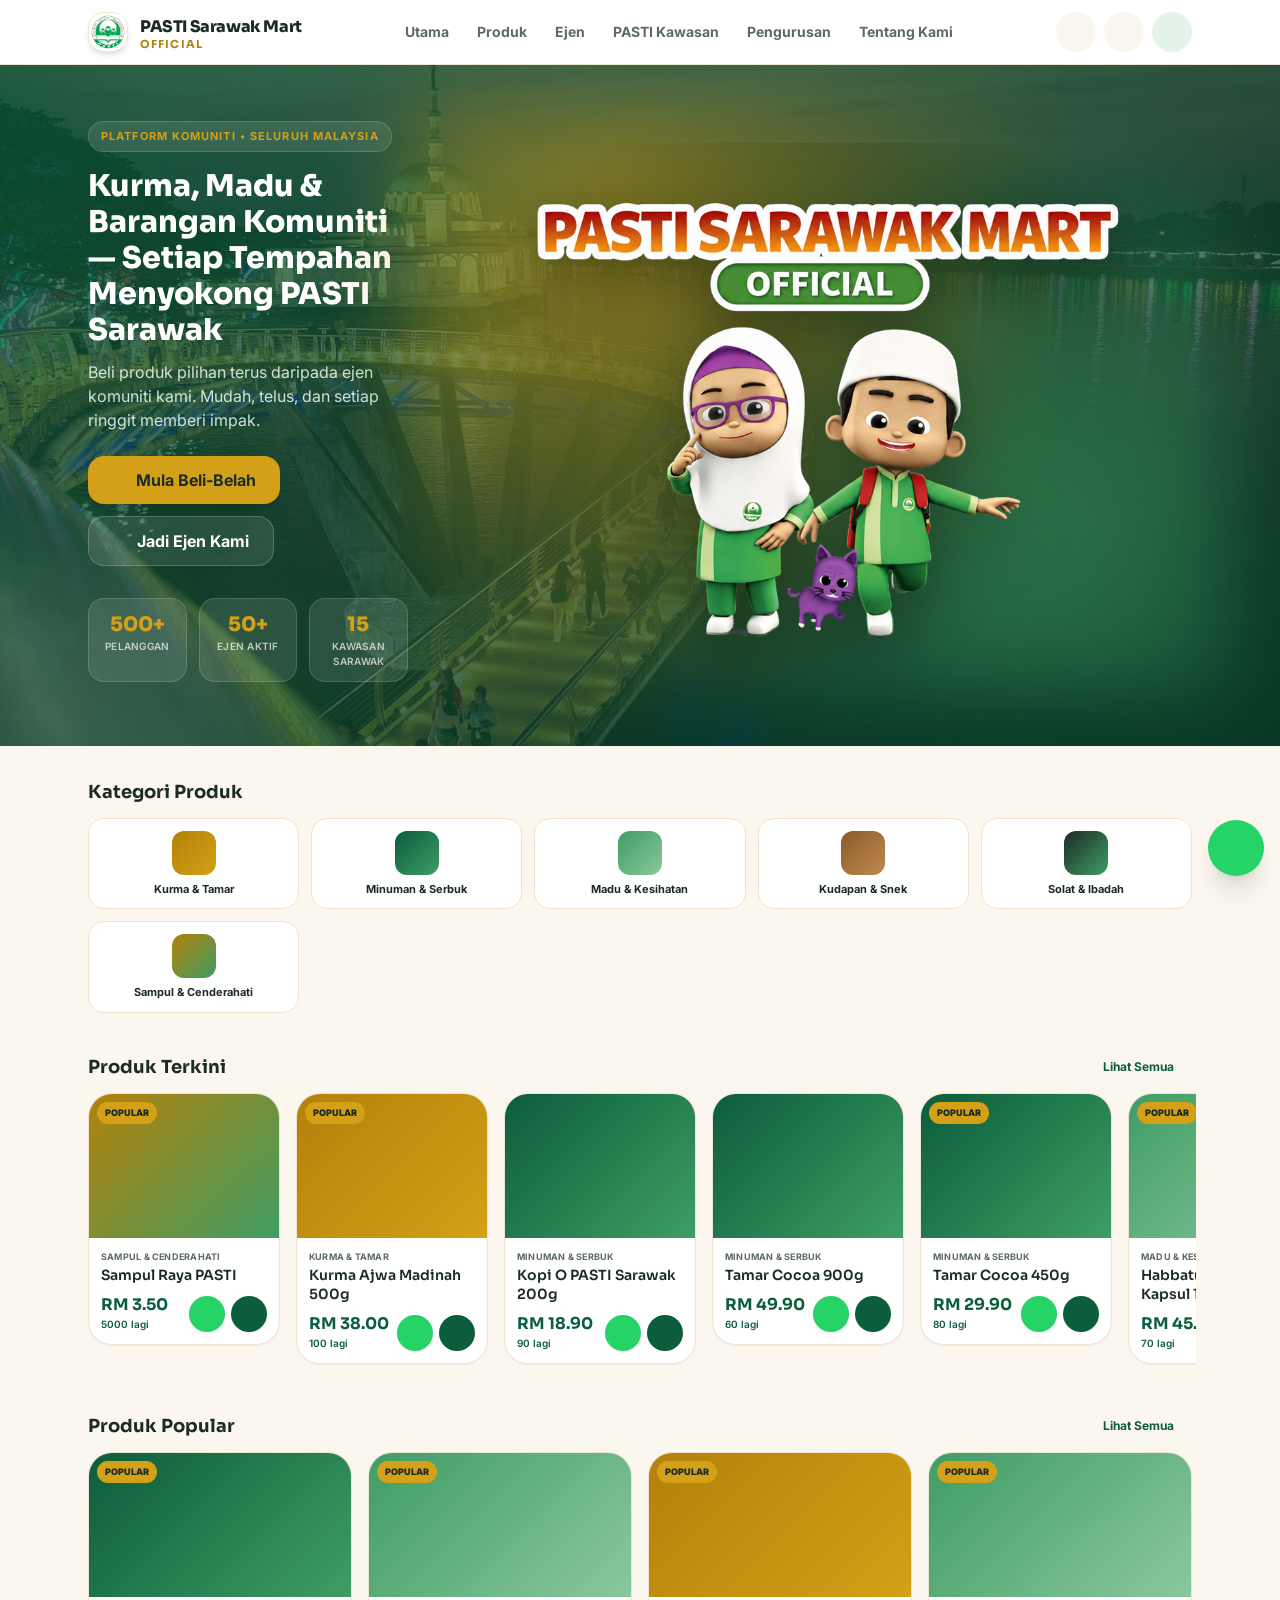
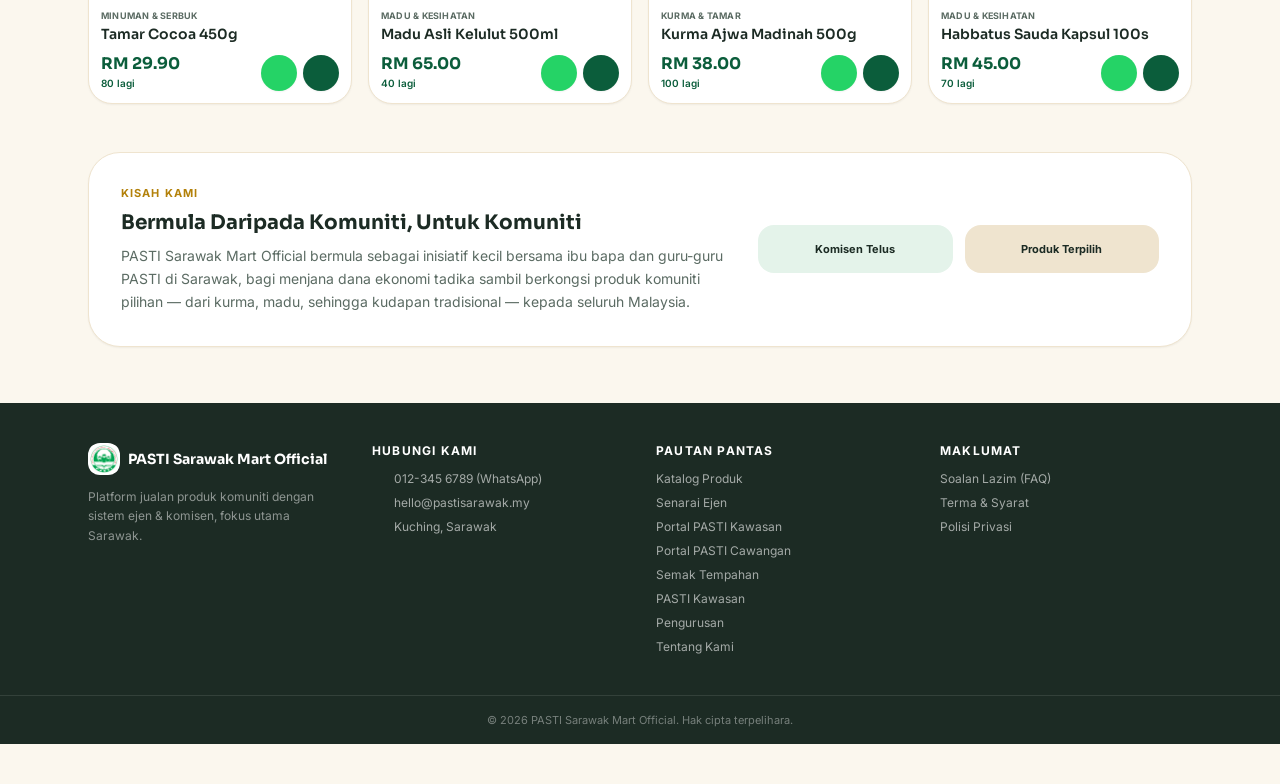
==== index.html @ ae85d0a8 "Add branded splash screen shown first on every load / PWA launch A full-screen overlay (radial green" ====
<!DOCTYPE html>
<html lang="ms">
<head>
<meta charset="UTF-8">
<meta name="viewport" content="width=device-width, initial-scale=1.0, maximum-scale=1">
<title>PASTI Sarawak Mart Official — Produk Komuniti Seluruh Malaysia</title>
<meta name="description" content="PASTI Sarawak Mart Official — platform jualan produk komuniti (kurma, madu, kudapan tradisional) dengan sistem ejen & komisen, fokus utama Sarawak.">

<!-- PWA: installable "Add to Home Screen" on Android & iOS -->
<link rel="manifest" href="manifest.json">
<meta name="theme-color" content="#0B5D3B">
<link rel="icon" type="image/png" sizes="192x192" href="icon-192.png">
<link rel="apple-touch-icon" href="apple-touch-icon.png">
<meta name="mobile-web-app-capable" content="yes">
<meta name="apple-mobile-web-app-capable" content="yes">
<meta name="apple-mobile-web-app-status-bar-style" content="default">
<meta name="apple-mobile-web-app-title" content="PASTI Sarawak Mart">

<link rel="stylesheet" href="tailwind-generated.css">
<style>
  /* App splash screen — first paint on every load (browser tab or installed
     PWA), covers the page until the app has finished loading its data, then
     fades out. Kept as a plain inline <style> (not a Tailwind class) so it
     renders instantly, before tailwind-generated.css or any script runs. */
  #app-splash{
    position:fixed; inset:0; z-index:9999;
    display:flex; align-items:center; justify-content:center;
    background:radial-gradient(120% 90% at 50% 15%, #6E8B3D 0%, #1F5B3A 42%, #0B3D28 100%);
    transition:opacity 0.5s ease, visibility 0.5s ease;
  }
  #app-splash.is-hidden{ opacity:0; visibility:hidden; pointer-events:none; }
  #app-splash img{
    width:min(78vw, 360px); height:auto; animation:splashIn 0.6s ease both;
  }
  @keyframes splashIn{ from{ opacity:0; transform:scale(0.94); } to{ opacity:1; transform:scale(1); } }
</style>
<script>
  // Simple localStorage-backed KV store matching the {get,set,delete}(key, _global) shape
  // used throughout this file for cart/session/demo-data persistence.
  window.storage = {
    async get(key){ try{ const v = localStorage.getItem(key); return v===null ? null : { value: v }; }catch(e){ return null; } },
    async set(key, value){ try{ localStorage.setItem(key, value); }catch(e){} },
    async delete(key){ try{ localStorage.removeItem(key); }catch(e){} },
  };
  if ('serviceWorker' in navigator) {
    window.addEventListener('load', () => {
      navigator.serviceWorker.register('sw.js').catch(() => {});
    });
  }
</script>
<script type="module">
  import { initializeApp } from "https://www.gstatic.com/firebasejs/10.12.2/firebase-app.js";
  import { getAuth, signInAnonymously, signInWithEmailAndPassword, signInWithCustomToken, signOut, onAuthStateChanged, createUserWithEmailAndPassword, sendPasswordResetEmail, GoogleAuthProvider, signInWithPopup, updatePassword, reauthenticateWithCredential, EmailAuthProvider } from "https://www.gstatic.com/firebasejs/10.12.2/firebase-auth.js";
  import { getFunctions, httpsCallable } from "https://www.gstatic.com/firebasejs/10.12.2/firebase-functions.js";
  import { getFirestore, doc, getDoc, setDoc, collection, getDocs, deleteDoc, query, where, onSnapshot, orderBy, limit } from "https://www.gstatic.com/firebasejs/10.12.2/firebase-firestore.js";
  import { getStorage, ref as storageRef, uploadBytes, getDownloadURL } from "https://www.gstatic.com/firebasejs/10.12.2/firebase-storage.js";
  import { getMessaging, getToken as getFcmToken, onMessage, isSupported as isMessagingSupported } from "https://www.gstatic.com/firebasejs/10.12.2/firebase-messaging.js";

  // Get your own key from Firebase Console -> Project Settings -> Cloud
  // Messaging -> Web configuration -> Web Push certificates -> Generate key
  // pair, then paste it here to enable the admin push-notification feature.
  const FCM_VAPID_KEY = "BBOpoqG8A-UQfn8tNWNWaUBO-Uh84R9_uq1IJQ9_mIBmevTiiZw0csszpb5Rb-LlSlv_DQf4R_uN4ZZxtCabEaU";

  const firebaseConfig = {
    apiKey: "AIzaSyCT4KG6B-PDe_G4q6RsPcNV47eGEt8_08s",
    authDomain: "pasti-sarawak.firebaseapp.com",
    projectId: "pasti-sarawak",
    storageBucket: "pasti-sarawak.firebasestorage.app",
    messagingSenderId: "79748416198",
    appId: "1:79748416198:web:a48d6a050a2ac777818dc7"
  };

  const fbApp = initializeApp(firebaseConfig);
  const fbAuth = getAuth(fbApp);
  const fbFns = getFunctions(fbApp);
  const fbDb = getFirestore(fbApp);
  const fbStorage = getStorage(fbApp);
  const KP_ROOT = ['artifacts','kedai-pasti-sarawak','public','data'];
  function kpCol(name){ return collection(fbDb, ...KP_ROOT, name); }
  function kpDoc(name, id){ return doc(fbDb, ...KP_ROOT, name, id); }

  window.fbListenPublicPurchases = function(callback) {
    const q = query(kpCol('publicPurchaseFeed'), orderBy('createdAt', 'desc'), limit(5));
    let firstSnapshot = true;
    onSnapshot(q, (snap) => {
      // The first snapshot delivers whatever's already in the collection
      // (existing history) — only react to genuinely NEW docs pushed in
      // after that, so page load doesn't replay old purchases as "live".
      if (firstSnapshot) { firstSnapshot = false; return; }
      snap.docChanges().forEach((change) => {
        if (change.type === 'added') callback(change.doc.data());
      });
    }, (err) => { console.error('fbListenPublicPurchases failed:', err); });
  };

  window.fbUploadImage = async function(file, folder) {
    const safeName = file.name.replace(/[^a-zA-Z0-9._-]/g, '_');
    const path = `${folder}/${Date.now()}-${Math.random().toString(36).slice(2,8)}-${safeName}`;
    const r = storageRef(fbStorage, path);
    // cacheControl: public so link-preview crawlers (WhatsApp, Facebook,
    // etc.) are allowed to cache and re-serve the image — Firebase Storage
    // defaults new uploads to "private, max-age=0", which blocks exactly
    // that kind of third-party caching and silently kills og:image previews.
    await uploadBytes(r, file, { contentType: file.type, cacheControl: 'public, max-age=31536000' });
    return await getDownloadURL(r);
  };

  const callAgentLogin = httpsCallable(fbFns, 'agentLogin');
  const callAgentSelfRegister = httpsCallable(fbFns, 'agentSelfRegister');
  const callAdminListAgents = httpsCallable(fbFns, 'adminListAgents');
  const callAdminSaveAgent = httpsCallable(fbFns, 'adminSaveAgent');
  const callAdminDeleteAgent = httpsCallable(fbFns, 'adminDeleteAgent');
  const callLookupOrders = httpsCallable(fbFns, 'lookupOrders');
  const callKawasanLogin = httpsCallable(fbFns, 'kawasanLogin');
  const callKawasanSelfRegister = httpsCallable(fbFns, 'kawasanSelfRegister');
  const callListKawasanPublic = httpsCallable(fbFns, 'listKawasanPublic');
  const callKawasanListMyProducts = httpsCallable(fbFns, 'kawasanListMyProducts');
  const callKawasanSaveProduct = httpsCallable(fbFns, 'kawasanSaveProduct');
  const callKawasanDeleteProduct = httpsCallable(fbFns, 'kawasanDeleteProduct');
  const callKawasanSetStock = httpsCallable(fbFns, 'kawasanSetStock');
  const callKawasanUpdateHandoverStatus = httpsCallable(fbFns, 'kawasanUpdateHandoverStatus');
  const callKawasanListMyOrders = httpsCallable(fbFns, 'kawasanListMyOrders');
  const callKawasanSavePayout = httpsCallable(fbFns, 'kawasanSavePayout');
  const callAdminListKawasan = httpsCallable(fbFns, 'adminListKawasan');
  const callAdminSaveKawasan = httpsCallable(fbFns, 'adminSaveKawasan');
  const callAdminDeleteKawasan = httpsCallable(fbFns, 'adminDeleteKawasan');
  const callSubmitOrder = httpsCallable(fbFns, 'submitOrder');
  const callAdminListOrders = httpsCallable(fbFns, 'adminListOrders');
  const callAdminUpdateOrderStatus = httpsCallable(fbFns, 'adminUpdateOrderStatus');
  const callAdminConfirmPayment = httpsCallable(fbFns, 'adminConfirmPayment');
  const callAdminDeleteOrder = httpsCallable(fbFns, 'adminDeleteOrder');
  const callAdminMarkKawasanPayout = httpsCallable(fbFns, 'adminMarkKawasanPayout');
  const callAgentOrderStats = httpsCallable(fbFns, 'agentOrderStats');
  const callAgentSavePayout = httpsCallable(fbFns, 'agentSavePayout');
  const callAgentChangePassword = httpsCallable(fbFns, 'agentChangePassword');
  const callKawasanChangePassword = httpsCallable(fbFns, 'kawasanChangePassword');
  const callKawasanOrderStats = httpsCallable(fbFns, 'kawasanOrderStats');
  const callAdminListKawasanProducts = httpsCallable(fbFns, 'adminListKawasanProducts');
  const callAdminReviewKawasanProduct = httpsCallable(fbFns, 'adminReviewKawasanProduct');
  const callAdminSetKawasanProductActive = httpsCallable(fbFns, 'adminSetKawasanProductActive');
  const callAdminUpdateKawasanProductShipping = httpsCallable(fbFns, 'adminUpdateKawasanProductShipping');
  const callAdminUpdateKawasanProductCommission = httpsCallable(fbFns, 'adminUpdateKawasanProductCommission');
  const callCawanganLogin = httpsCallable(fbFns, 'cawanganLogin');
  const callCawanganSelfRegister = httpsCallable(fbFns, 'cawanganSelfRegister');
  const callListCawanganPublic = httpsCallable(fbFns, 'listCawanganPublic');
  const callAdminListCawangan = httpsCallable(fbFns, 'adminListCawangan');
  const callAdminSaveCawangan = httpsCallable(fbFns, 'adminSaveCawangan');
  const callAdminDeleteCawangan = httpsCallable(fbFns, 'adminDeleteCawangan');
  const callCawanganChangePassword = httpsCallable(fbFns, 'cawanganChangePassword');
  const callCawanganOrderStats = httpsCallable(fbFns, 'cawanganOrderStats');
  const callAgentConfirmDelivery = httpsCallable(fbFns, 'agentConfirmDelivery');
  const callEasyParcelOAuthStart = httpsCallable(fbFns, 'easyParcelOAuthStart');
  const callEasyParcelStatus = httpsCallable(fbFns, 'easyParcelStatus');
  const callEasyParcelGetQuotations = httpsCallable(fbFns, 'easyParcelGetQuotations');
  const callBookEasyParcelShipment = httpsCallable(fbFns, 'bookEasyParcelShipment');
  const callAdminSaveFcmToken = httpsCallable(fbFns, 'adminSaveFcmToken');
  const callAdminDeleteFcmToken = httpsCallable(fbFns, 'adminDeleteFcmToken');

  // Admin push notifications for new orders (on top of the existing email
  // queue) — best-effort: silently no-ops on unsupported browsers, missing
  // VAPID key, or denied permission, so it can never break the rest of the
  // site.
  window.fbEnableAdminPush = async function(){
    const statusEl = document.getElementById('admin-push-status');
    const setStatus = (msg) => { if(statusEl) statusEl.innerText = msg; };
    try{
      if(!FCM_VAPID_KEY){
        setStatus('Ciri ini belum disediakan sepenuhnya — perlu VAPID key dari Firebase Console (Project Settings -> Cloud Messaging).');
        return;
      }
      if(!(await isMessagingSupported())){
        setStatus('Browser ini tidak menyokong notifikasi push.');
        return;
      }
      const permission = await Notification.requestPermission();
      if(permission !== 'granted'){
        setStatus('Kebenaran notifikasi ditolak. Sila benarkan notifikasi untuk laman ini di tetapan browser.');
        return;
      }
      const swReg = await navigator.serviceWorker.ready;
      const messaging = getMessaging(fbApp);
      const token = await getFcmToken(messaging, { vapidKey: FCM_VAPID_KEY, serviceWorkerRegistration: swReg });
      if(!token){
        setStatus('Gagal dapatkan token notifikasi.');
        return;
      }
      await callAdminSaveFcmToken({ token });
      onMessage(messaging, (payload) => {
        const n = payload.notification || {};
        if(typeof showToast==='function') showToast(n.title || 'Tempahan Baru', 'bell');
      });
      setStatus('Notifikasi push diaktifkan di peranti ini.');
    }catch(e){
      console.error('fbEnableAdminPush failed:', e);
      setStatus('Gagal aktifkan notifikasi push: ' + (e && e.message || 'ralat tidak diketahui'));
    }
  };

  let adminSignedIn = false;
  onAuthStateChanged(fbAuth, async (user) => {
    adminSignedIn = !!(user && !user.isAnonymous);
    // A restored "logged in" admin UI (from localStorage, see loadAppState)
    // is only a UI hint — it can outlive the real Firebase Auth session
    // (token expiry, revoked session, etc). If the actual signed-in user
    // no longer carries the admin custom claim, the UI would keep showing
    // the dashboard while every write silently fails with permission-denied.
    // Re-validate against the real token and force back to the login
    // screen if they've drifted apart, mirroring the kawasan session
    // comment further down about not trusting a stale restored flag.
    if (typeof window.onAdminAuthResolved === 'function') {
      let hasAdminClaim = false;
      try { hasAdminClaim = !!(user && (await user.getIdTokenResult()).claims.admin); } catch (e) {}
      window.onAdminAuthResolved(hasAdminClaim);
    }
  });

  window.fbAgentLogin = async function(identifier, password) {
    const res = await callAgentLogin({ identifier, password });
    return res.data;
  };

  window.fbAgentSelfRegister = async function(profile) {
    const res = await callAgentSelfRegister(profile);
    return res.data;
  };

  window.fbEasyParcelOAuthStart = async function() {
    const res = await callEasyParcelOAuthStart();
    return res.data;
  };

  window.fbEasyParcelStatus = async function() {
    const res = await callEasyParcelStatus();
    return res.data;
  };

  window.fbEasyParcelGetQuotations = async function(payload) {
    const res = await callEasyParcelGetQuotations(payload);
    return res.data;
  };

  window.fbBookEasyParcelShipment = async function(orderId) {
    const res = await callBookEasyParcelShipment({ orderId });
    return res.data;
  };

  window.fbLookupOrders = async function(phone) {
    const res = await callLookupOrders({ phone });
    return res.data.orders;
  };

  window.fbAdminLogin = async function(email, password) {
    const cred = await signInWithEmailAndPassword(fbAuth, email, password);
    await cred.user.getIdToken(true);
    return true;
  };

  window.fbAdminLogout = async function() {
    await signOut(fbAuth);
    await signInAnonymously(fbAuth).catch(()=>{});
  };

  window.fbAdminListAgents = async function() {
    const res = await callAdminListAgents();
    return res.data.agents;
  };

  window.fbListAgentsPublic = async function() {
    // Direct Firestore read of the public-safe agentsPublic mirror instead
    // of a Cloud Function round-trip — same reasoning as kawasanProducts
    // above: no extra security was being enforced by the function itself
    // (the mirror collection is already scoped to safe fields server-side),
    // so the function only added cold-start latency.
    const snap = await getDocs(kpCol('agentsPublic'));
    const agents = [];
    snap.forEach(docSnap => {
      const d = docSnap.data();
      agents.push({ code: d.code || "", name: d.name || "", phone: d.phone || "", area: d.area || "", branch: d.branch || "" });
    });
    return agents;
  };

  window.fbAdminSaveAgent = async function(agent) {
    const res = await callAdminSaveAgent(agent);
    return res.data;
  };

  window.fbAdminDeleteAgent = async function(code) {
    const res = await callAdminDeleteAgent({ code });
    return res.data;
  };

  // Kawasan actions re-send {code, password} with every call instead of
  // relying on a Firebase Auth session (avoids needing custom-token minting
  // permissions). Kept in memory only — lost on page refresh by design.
  let kwSession = null;

  window.fbKawasanLogin = async function(code, password) {
    const res = await callKawasanLogin({ code, password });
    kwSession = { code, password };
    return res.data.profile;
  };

  window.fbKawasanSelfRegister = async function(profile) {
    const res = await callKawasanSelfRegister(profile);
    return res.data;
  };

  window.fbKawasanLogout = async function() {
    kwSession = null;
  };

  window.fbListKawasanPublic = async function() {
    const res = await callListKawasanPublic();
    return res.data.kawasanList;
  };

  window.fbListKawasanProductsPublic = async function() {
    // Direct Firestore read instead of a Cloud Function round-trip — the
    // kawasanProducts collection is already open to public read in
    // firestore.rules, so the Cloud Function added a cold-start-prone hop
    // for no extra security (it did no filtering/auth of its own either).
    // IMPORTANT: this is the customer-facing catalog's actual data source
    // (loadAllData calls this, not the listKawasanProductsPublic Cloud
    // Function) — the approval-status and active filters MUST live here or
    // unapproved/hidden kawasan products leak straight onto the live site.
    const snap = await getDocs(kpCol('kawasanProducts'));
    const products = [];
    snap.forEach(docSnap => {
      const d = docSnap.data();
      if ((d.approvalStatus || 'Menunggu') !== 'Diluluskan') return;
      if (d.active === false) return;
      products.push({
        id: docSnap.id,
        name: d.name || "",
        category: d.category || "lain",
        price: d.price || 0,
        weight: d.weight || 0.1,
        stockStatus: d.stockStatus || "habis",
        commissionPct: d.commissionPct || 10,
        kawasanCommissionPct: d.kawasanCommissionPct || 0,
        cawanganCommissionPct: d.cawanganCommissionPct || 0,
        negeriCommissionPct: d.negeriCommissionPct || 0,
        desc: d.desc || "",
        images: Array.isArray(d.images) ? d.images : [],
        ownerKawasan: d.ownerKawasan || "",
        sellerName: d.sellerName || ("PASTI " + (d.ownerKawasan || "")),
        pickupKawasan: d.ownerKawasan || "",
        preorder: !!d.preorder,
        preorderEta: d.preorderEta || "",
        createdAt: d.createdAt && d.createdAt.toDate ? d.createdAt.toDate().toISOString() : new Date().toISOString(),
      });
    });
    return products;
  };

  window.fbKawasanListMyProducts = async function() {
    if(!kwSession) throw new Error('not-logged-in');
    const res = await callKawasanListMyProducts(kwSession);
    return res.data.products;
  };

  window.fbKawasanSaveProduct = async function(product) {
    if(!kwSession) throw new Error('not-logged-in');
    const res = await callKawasanSaveProduct({ ...kwSession, ...product });
    return res.data;
  };

  window.fbKawasanDeleteProduct = async function(id) {
    if(!kwSession) throw new Error('not-logged-in');
    const res = await callKawasanDeleteProduct({ ...kwSession, id });
    return res.data;
  };

  window.fbKawasanSetStock = async function(id, stockStatus) {
    if(!kwSession) throw new Error('not-logged-in');
    const res = await callKawasanSetStock({ ...kwSession, id, stockStatus });
    return res.data;
  };

  window.fbKawasanSavePayout = async function(payout) {
    if(!kwSession) throw new Error('not-logged-in');
    const res = await callKawasanSavePayout({ ...kwSession, ...payout });
    return res.data;
  };

  window.fbKawasanUpdateHandoverStatus = async function(orderId, status, busInfo) {
    if(!kwSession) throw new Error('not-logged-in');
    const res = await callKawasanUpdateHandoverStatus({ ...kwSession, orderId, status, ...(busInfo||{}) });
    return res.data;
  };

  window.fbKawasanListMyOrders = async function() {
    if(!kwSession) throw new Error('not-logged-in');
    const res = await callKawasanListMyOrders(kwSession);
    return res.data;
  };

  window.fbAdminListKawasan = async function() {
    const res = await callAdminListKawasan();
    return res.data.kawasanList;
  };

  window.fbAdminSaveKawasan = async function(kawasan) {
    const res = await callAdminSaveKawasan(kawasan);
    return res.data;
  };

  window.fbAdminDeleteKawasan = async function(code) {
    const res = await callAdminDeleteKawasan({ code });
    return res.data;
  };

  window.fbSubmitOrder = async function(order) {
    const res = await callSubmitOrder(order);
    return res.data;
  };

  window.fbAdminListOrders = async function() {
    const res = await callAdminListOrders();
    return res.data.orders;
  };

  window.fbAdminUpdateOrderStatus = async function(orderId, status) {
    const res = await callAdminUpdateOrderStatus({ orderId, status });
    return res.data;
  };

  window.fbAdminConfirmPayment = async function(orderId) {
    const res = await callAdminConfirmPayment({ orderId });
    return res.data;
  };

  window.fbAdminDeleteOrder = async function(orderId) {
    const res = await callAdminDeleteOrder({ orderId });
    return res.data;
  };

  window.fbAdminMarkKawasanPayout = async function(orderId) {
    const res = await callAdminMarkKawasanPayout({ orderId });
    return res.data;
  };

  window.fbAgentOrderStats = async function(code, password) {
    const res = await callAgentOrderStats({ code, password });
    return res.data;
  };

  window.fbAgentSavePayout = async function(code, password, payout) {
    const res = await callAgentSavePayout({ code, password, ...payout });
    return res.data;
  };

  window.fbAgentConfirmDelivery = async function(code, password, orderId) {
    const res = await callAgentConfirmDelivery({ code, password, orderId });
    return res.data;
  };

  window.fbAgentChangePassword = async function(code, password, newPassword) {
    const res = await callAgentChangePassword({ code, password, newPassword });
    return res.data;
  };

  window.fbKawasanChangePassword = async function(newPassword) {
    if(!kwSession) throw new Error('not-logged-in');
    const res = await callKawasanChangePassword({ ...kwSession, newPassword });
    kwSession = { ...kwSession, password: newPassword };
    return res.data;
  };

  window.fbKawasanOrderStats = async function() {
    if(!kwSession) throw new Error('not-logged-in');
    const res = await callKawasanOrderStats(kwSession);
    return res.data.orders;
  };

  window.fbAdminListKawasanProducts = async function() {
    const res = await callAdminListKawasanProducts();
    return res.data.products;
  };

  window.fbAdminReviewKawasanProduct = async function(id, approvalStatus) {
    const res = await callAdminReviewKawasanProduct({ id, approvalStatus });
    return res.data;
  };

  window.fbAdminUpdateKawasanProductShipping = async function(id, shipPickup, shipKurier) {
    const res = await callAdminUpdateKawasanProductShipping({ id, shipPickup, shipKurier });
    return res.data;
  };

  window.fbAdminUpdateKawasanProductCommission = async function(id, commissionPct, kawasanCommissionPct, cawanganCommissionPct, negeriCommissionPct) {
    const res = await callAdminUpdateKawasanProductCommission({ id, commissionPct, kawasanCommissionPct, cawanganCommissionPct, negeriCommissionPct });
    return res.data;
  };

  window.fbAdminSetKawasanProductActive = async function(id, active) {
    const res = await callAdminSetKawasanProductActive({ id, active });
    return res.data;
  };

  // Cawangan actions re-send {code, password} with every call, same pattern
  // as kwSession above — no Firebase Auth session, kept in memory only.
  let cwSession = null;

  window.fbCawanganLogin = async function(code, password) {
    const res = await callCawanganLogin({ code, password });
    cwSession = { code, password };
    return res.data.profile;
  };

  window.fbCawanganSelfRegister = async function(profile) {
    const res = await callCawanganSelfRegister(profile);
    return res.data;
  };

  window.fbCawanganLogout = async function() {
    cwSession = null;
  };

  window.fbListCawanganPublic = async function() {
    const res = await callListCawanganPublic();
    return res.data.cawanganList;
  };

  window.fbAdminListCawangan = async function() {
    const res = await callAdminListCawangan();
    return res.data.cawanganList;
  };

  window.fbAdminSaveCawangan = async function(cawangan) {
    const res = await callAdminSaveCawangan(cawangan);
    return res.data;
  };

  window.fbAdminDeleteCawangan = async function(code) {
    const res = await callAdminDeleteCawangan({ code });
    return res.data;
  };

  window.fbCawanganChangePassword = async function(newPassword) {
    if(!cwSession) throw new Error('not-logged-in');
    const res = await callCawanganChangePassword({ ...cwSession, newPassword });
    cwSession = { ...cwSession, password: newPassword };
    return res.data;
  };

  window.fbCawanganOrderStats = async function() {
    if(!cwSession) throw new Error('not-logged-in');
    const res = await callCawanganOrderStats(cwSession);
    return res.data.orders;
  };

  window.fbSelfChangePassword = async function(currentPassword, newPassword) {
    const user = fbAuth.currentUser;
    if(!user || !user.email) throw new Error('not-logged-in');
    const cred = EmailAuthProvider.credential(user.email, currentPassword);
    await reauthenticateWithCredential(user, cred);
    await updatePassword(user, newPassword);
  };

  window.fbCustomerHasPasswordProvider = function() {
    const user = fbAuth.currentUser;
    return !!(user && user.providerData && user.providerData.some(p => p.providerId === 'password'));
  };

  // --- Direct Firestore access (rules-gated) for products, site content,
  // and customer accounts — no Cloud Function round-trip needed for these. ---

  window.fbListProductsPublic = async function() {
    const snap = await getDocs(kpCol('products'));
    const out = [];
    snap.forEach(d => out.push({ id: d.id, ...d.data() }));
    return out;
  };

  window.fbAdminSaveProduct = async function(product) {
    const id = product.id || ('P-' + Date.now().toString(36) + Math.random().toString(36).slice(2,6));
    const { id: _drop, ...data } = product;
    await setDoc(kpDoc('products', id), data, { merge: true });
    return { ok: true, id };
  };

  window.fbAdminDeleteProduct = async function(id) {
    await deleteDoc(kpDoc('products', id));
    return { ok: true };
  };

  window.fbListCategoriesPublic = async function() {
    const snap = await getDocs(kpCol('categories'));
    const out = [];
    snap.forEach(d => out.push({ id: d.id, ...d.data() }));
    return out;
  };

  window.fbAdminSaveCategory = async function(category) {
    const { key, ...data } = category;
    await setDoc(kpDoc('categories', key), data, { merge: true });
    return { ok: true, key };
  };

  window.fbAdminDeleteCategory = async function(key) {
    await deleteDoc(kpDoc('categories', key));
    return { ok: true };
  };

  window.fbGetSiteContent = async function() {
    const snap = await getDoc(kpDoc('meta', 'siteContent'));
    return snap.exists() ? snap.data() : {};
  };

  window.fbAdminSaveSiteContent = async function(content) {
    await setDoc(kpDoc('meta', 'siteContent'), content, { merge: true });
    return { ok: true };
  };

  // --- Customer accounts (real Firebase Auth: email/password + Google) ---
  let customerAuthUser = null;
  let authBootstrapped = false;
  let resolveAuthReady;
  window.fbAuthReady = new Promise(res => { resolveAuthReady = res; });
  onAuthStateChanged(fbAuth, (user) => {
    customerAuthUser = (user && !user.isAnonymous) ? user : null;
    if (typeof window.onCustomerAuthChange === 'function') window.onCustomerAuthChange(customerAuthUser);
    // Only fall back to an anonymous session on the FIRST auth resolution,
    // and only if nothing (real or anonymous) was already persisted —
    // otherwise this would clobber a restored admin/customer login on
    // every page load, signing them out from under themselves.
    if (!authBootstrapped) {
      authBootstrapped = true;
      if (!user) signInAnonymously(fbAuth).catch(()=>{});
      resolveAuthReady();
    }
  });

  window.fbCustomerSignup = async function(email, password) {
    const cred = await createUserWithEmailAndPassword(fbAuth, email, password);
    return cred.user.uid;
  };
  window.fbCustomerLogin = async function(email, password) {
    const cred = await signInWithEmailAndPassword(fbAuth, email, password);
    return cred.user.uid;
  };
  window.fbCustomerGoogleLogin = async function() {
    const provider = new GoogleAuthProvider();
    const cred = await signInWithPopup(fbAuth, provider);
    return { uid: cred.user.uid, email: cred.user.email, name: cred.user.displayName || '' };
  };
  window.fbCustomerLogout = async function() {
    await signOut(fbAuth);
    await signInAnonymously(fbAuth).catch(()=>{});
  };
  window.fbCustomerResetPassword = async function(email) {
    await sendPasswordResetEmail(fbAuth, email);
  };
  window.fbCustomerSaveProfile = async function(profile) {
    if (!customerAuthUser) throw new Error('not-logged-in');
    await setDoc(kpDoc('customers', customerAuthUser.uid), profile, { merge: true });
    return { ok: true };
  };
  window.fbCustomerGetProfile = async function() {
    if (!customerAuthUser) throw new Error('not-logged-in');
    const snap = await getDoc(kpDoc('customers', customerAuthUser.uid));
    return { uid: customerAuthUser.uid, email: customerAuthUser.email, ...(snap.exists() ? snap.data() : {}) };
  };
  window.fbCustomerCurrentUid = function(){ return customerAuthUser ? customerAuthUser.uid : null; };
  window.fbCustomerGetOrders = async function() {
    if (!customerAuthUser) throw new Error('not-logged-in');
    const q = query(kpCol('orders'), where('customerId', '==', customerAuthUser.uid));
    const snap = await getDocs(q);
    const out = [];
    snap.forEach(d => out.push({ id: d.id, ...d.data() }));
    return out;
  };

</script>
<script src="https://unpkg.com/lucide@latest" defer></script>
<script src="https://cdnjs.cloudflare.com/ajax/libs/Chart.js/4.5.0/chart.umd.min.js" defer></script>
<style>
  @import url('https://fonts.googleapis.com/css2?family=Sora:wght@400;600;700;800&family=Inter:wght@400;500;600;700&display=swap');
  html{ scroll-behavior:smooth; }
  body{ font-family:'Inter',sans-serif; background:#FBF7EE; color:#1C2B24; }
  h1,h2,h3,h4,.font-display{ font-family:'Sora',sans-serif; }
  .no-scrollbar::-webkit-scrollbar{ display:none; }
  .no-scrollbar{ -ms-overflow-style:none; scrollbar-width:none; }
  .card-hover{ transition:transform .25s ease, box-shadow .25s ease; }
  .card-hover:hover{ transform:translateY(-4px); box-shadow:0 16px 30px -10px rgba(11,93,59,.28); }
  .line-clamp-2{ display:-webkit-box; -webkit-line-clamp:2; -webkit-box-orient:vertical; overflow:hidden; }
  .tab-active{ background:#0B5D3B !important; color:#fff !important; }
  .bottom-nav-active{ color:#0B5D3B !important; }
  .bottom-nav-active .nav-ic{ background:#E4F3EA; }
  .status-baru{ background:#DBEAFE; color:#1D4ED8; }
  .status-diproses{ background:#FEF3C7; color:#B45309; }
  .status-dihantar{ background:#EDE9FE; color:#6D28D9; }
  .status-selesai{ background:#DCFCE7; color:#15803D; }
  .status-batal{ background:#FEE2E2; color:#B91C1C; }
  .modal-mask{ background:rgba(28,43,36,.55); backdrop-filter:blur(2px); }
  @keyframes toastIn{ from{ transform:translate(-50%,20px); opacity:0;} to{ transform:translate(-50%,0); opacity:1;} }
  .toast-show{ animation:toastIn .25s ease-out; }
  input:focus, select:focus, textarea:focus{ outline:none; border-color:#0B5D3B !important; box-shadow:0 0 0 3px rgba(11,93,59,.12); }
  ::selection{ background:#D4A017; color:#1C2B24; }
  .geo-mask{ -webkit-mask-image:linear-gradient(180deg,#000,transparent); mask-image:linear-gradient(180deg,#000,transparent); }
</style>
</head>
<body class="antialiased">
<div id="app-splash"><img src="splash-logo.png" alt="PASTI Sarawak Mart Official"></div>

<!-- Corak geometri 8-penjuru (unsur tandatangan reka bentuk) -->
<svg width="0" height="0" class="absolute">
  <defs>
    <pattern id="star8" width="46" height="46" patternUnits="userSpaceOnUse">
      <g fill="none" stroke="currentColor" stroke-width="1.1">
        <rect x="9" y="9" width="28" height="28"></rect>
        <rect x="9" y="9" width="28" height="28" transform="rotate(45 23 23)"></rect>
      </g>
    </pattern>
  </defs>
</svg>

<div class="min-h-screen flex flex-col">

  <!-- HEADER -->
  <header class="sticky top-0 z-40 bg-white/95 backdrop-blur border-b border-sand">
    <div class="max-w-6xl mx-auto px-4 sm:px-6 h-16 flex items-center justify-between">
      <button onclick="window.showView('home')" class="flex items-center gap-3">
        <div class="w-10 h-10 rounded-2xl overflow-hidden bg-white shadow-md shrink-0 flex items-center justify-center border border-sand">
          <img src="LOGO%20PASTI.png" alt="Logo PASTI" class="w-full h-full object-contain p-0.5">
        </div>
        <div class="flex flex-col leading-none text-left">
          <span class="font-display font-extrabold text-ink text-sm sm:text-base tracking-tight">PASTI Sarawak Mart</span>
          <span class="font-display font-bold text-honeydeep text-[10px] sm:text-[11px] tracking-widest uppercase">Official</span>
        </div>
      </button>

      <nav class="hidden lg:flex items-center gap-1 text-sm font-bold text-inksoft">
        <button onclick="window.showView('home')" class="px-3 py-2 rounded-xl hover:bg-leaflight hover:text-forest transition-colors">Utama</button>
        <button onclick="window.showView('catalog')" class="px-3 py-2 rounded-xl hover:bg-leaflight hover:text-forest transition-colors">Produk</button>
        <button onclick="window.showView('senaraiejen')" class="px-3 py-2 rounded-xl hover:bg-leaflight hover:text-forest transition-colors">Ejen</button>
        <button onclick="window.showView('kawasan')" class="px-3 py-2 rounded-xl hover:bg-leaflight hover:text-forest transition-colors">PASTI Kawasan</button>
        <button onclick="window.showView('pengurusan')" class="px-3 py-2 rounded-xl hover:bg-leaflight hover:text-forest transition-colors">Pengurusan</button>
        <button onclick="window.showView('tentang')" class="px-3 py-2 rounded-xl hover:bg-leaflight hover:text-forest transition-colors">Tentang Kami</button>
      </nav>

      <div class="flex items-center gap-2">
        <button onclick="window.showView('semak')" title="Semak Tempahan" class="w-10 h-10 rounded-full flex items-center justify-center bg-cream text-inksoft hover:bg-forest hover:text-white transition-colors">
          <i data-lucide="package-search" class="w-5 h-5"></i>
        </button>
        <button onclick="window.showView('akaun')" title="Akaun Saya" class="w-10 h-10 rounded-full flex items-center justify-center bg-cream text-inksoft hover:bg-forest hover:text-white transition-colors">
          <i data-lucide="user-circle" class="w-5 h-5"></i>
        </button>
        <button onclick="window.showView('cart')" class="relative w-10 h-10 rounded-full flex items-center justify-center bg-leaflight text-forest hover:bg-forest hover:text-white transition-colors">
          <i data-lucide="shopping-bag" class="w-5 h-5"></i>
          <span id="cart-badge-header" class="hidden absolute -top-1 -right-1 bg-honey text-ink text-[10px] font-black w-5 h-5 rounded-full items-center justify-center border-2 border-white">0</span>
        </button>
      </div>
    </div>
  </header>

  <main class="flex-1 pb-24 lg:pb-10">

    <!-- ==================== VIEW: HOME ==================== -->
    <section id="view-home">

      <!-- HERO -->
      <div class="relative overflow-hidden" style="background:linear-gradient(160deg,#0B5D3B 0%,#0F4A32 55%,#083F28 100%)">
        <div class="absolute inset-0 opacity-50" style="background-image:url('header-bg.jpg');background-size:cover;background-position:center 40%;"></div>
        <div class="absolute inset-0" style="background:linear-gradient(160deg,rgba(11,93,59,0.55) 0%,rgba(15,74,50,0.45) 55%,rgba(8,63,40,0.75) 100%)"></div>
        <div class="absolute inset-0 text-honey opacity-[0.10]" style="background-image:url(#star8-fill)"></div>
        <div class="absolute inset-0" style="background-image:url('data:image/svg+xml;utf8,&lt;svg xmlns=%27http://www.w3.org/2000/svg%27 width=%2246%27 height=%2246%27&gt;&lt;g fill=%27none%27 stroke=%27%23D4A017%27 stroke-width=%271%27 opacity=%270.16%27&gt;&lt;rect x=%279%27 y=%279%27 width=%2228%27 height=%2228%27/&gt;&lt;rect x=%279%27 y=%279%27 width=%2228%27 height=%2228%27 transform=%27rotate(45 23 23)%27/&gt;&lt;/g&gt;&lt;/svg&gt;');"></div>
        <div class="relative max-w-6xl mx-auto px-4 sm:px-6 pt-10 pb-12 sm:pt-14 sm:pb-16 grid lg:grid-cols-[0.85fr_2fr] gap-6 lg:gap-8 items-center">
          <div>
            <span class="inline-block bg-white/10 text-honey text-[11px] font-bold tracking-widest uppercase px-3 py-1.5 rounded-full border border-white/15">Platform Komuniti • Seluruh Malaysia</span>
            <h1 class="font-display font-extrabold text-3xl sm:text-5xl lg:text-2xl xl:text-3xl text-white leading-tight mt-4">Kurma, Madu &amp; Barangan Komuniti — Setiap Tempahan Menyokong PASTI Sarawak</h1>
            <p class="text-leaflight/90 text-sm sm:text-base mt-3 max-w-md">Beli produk pilihan terus daripada ejen komuniti kami. Mudah, telus, dan setiap ringgit memberi impak.</p>
            <div class="flex flex-wrap gap-3 mt-6">
              <button onclick="window.showView('catalog')" class="bg-honey hover:bg-honeydeep text-ink font-bold px-6 py-3 rounded-2xl shadow-lg flex items-center gap-2 transition-colors">
                <i data-lucide="shopping-cart" class="w-4 h-4"></i> Mula Beli-Belah
              </button>
              <button onclick="window.showView('agent')" class="bg-white/10 hover:bg-white/20 text-white font-bold px-6 py-3 rounded-2xl border border-white/20 flex items-center gap-2 transition-colors">
                <i data-lucide="users" class="w-4 h-4"></i> Jadi Ejen Kami
              </button>
            </div>

            <div class="grid grid-cols-3 gap-3 mt-8 max-w-md">
              <div class="bg-white/10 border border-white/15 rounded-2xl px-3 py-3 text-center">
                <p class="font-display font-extrabold text-honey text-lg sm:text-xl">500+</p>
                <p class="text-white/70 text-[10px] font-semibold uppercase tracking-wide">Pelanggan</p>
              </div>
              <div class="bg-white/10 border border-white/15 rounded-2xl px-3 py-3 text-center">
                <p class="font-display font-extrabold text-honey text-lg sm:text-xl">50+</p>
                <p class="text-white/70 text-[10px] font-semibold uppercase tracking-wide">Ejen Aktif</p>
              </div>
              <div class="bg-white/10 border border-white/15 rounded-2xl px-3 py-3 text-center">
                <p class="font-display font-extrabold text-honey text-lg sm:text-xl">15</p>
                <p class="text-white/70 text-[10px] font-semibold uppercase tracking-wide">Kawasan Sarawak</p>
              </div>
            </div>
          </div>

          <div class="relative min-h-[420px] sm:min-h-[520px] lg:min-h-0 flex items-center justify-center">
            <div class="absolute inset-0 rounded-[3rem] pointer-events-none" style="background:radial-gradient(ellipse 60% 75% at 50% 45%,rgba(8,45,29,0.72) 0%,rgba(8,45,29,0.45) 55%,transparent 78%)"></div>
            <div class="absolute -inset-6 sm:-inset-10 rounded-[2.5rem] opacity-60 blur-2xl pointer-events-none" style="background:radial-gradient(circle at 25% 25%,#D4A017,transparent 60%),radial-gradient(circle at 75% 70%,#3F9D64,transparent 60%)"></div>
            <img src="header-nobg.png" alt="PASTI Sarawak Mart Official" class="relative w-full h-full object-contain" style="filter:drop-shadow(0 20px 30px rgba(0,0,0,0.35))">
          </div>
        </div>
      </div>

      <div class="max-w-6xl mx-auto px-4 sm:px-6">

        <!-- KATEGORI -->
        <div class="mt-8">
          <h2 class="font-display font-bold text-lg text-ink mb-3">Kategori Produk</h2>
          <div id="home-cat-grid" class="grid grid-cols-3 sm:grid-cols-5 gap-3"></div>
        </div>

        <!-- PRODUK TERKINI -->
        <div class="mt-10">
          <div class="flex items-center justify-between mb-3">
            <h2 class="font-display font-bold text-lg text-ink">Produk Terkini</h2>
            <button onclick="window.showView('catalog')" class="text-forest text-xs font-bold flex items-center gap-1">Lihat Semua <i data-lucide="arrow-right" class="w-3.5 h-3.5"></i></button>
          </div>
          <div id="home-latest" class="flex gap-4 overflow-x-auto no-scrollbar pb-2 -mx-1 px-1"></div>
        </div>

        <!-- PRODUK POPULAR -->
        <div class="mt-10">
          <div class="flex items-center justify-between mb-3">
            <h2 class="font-display font-bold text-lg text-ink">Produk Popular</h2>
            <button onclick="window.showView('catalog')" class="text-forest text-xs font-bold flex items-center gap-1">Lihat Semua <i data-lucide="arrow-right" class="w-3.5 h-3.5"></i></button>
          </div>
          <div id="home-popular" class="grid grid-cols-2 sm:grid-cols-4 gap-4"></div>
        </div>

        <!-- KISAH KAMI -->
        <div class="mt-12 bg-white border border-sand rounded-[2rem] p-6 sm:p-8 shadow-sm grid sm:grid-cols-5 gap-6 items-center">
          <div class="sm:col-span-3">
            <p class="text-honeydeep text-[11px] font-bold tracking-widest uppercase mb-2">Kisah Kami</p>
            <h3 class="font-display font-bold text-xl text-ink mb-2">Bermula Daripada Komuniti, Untuk Komuniti</h3>
            <p class="text-inksoft text-sm leading-relaxed">PASTI Sarawak Mart Official bermula sebagai inisiatif kecil bersama ibu bapa dan guru-guru PASTI di Sarawak, bagi menjana dana ekonomi tadika sambil berkongsi produk komuniti pilihan — dari kurma, madu, sehingga kudapan tradisional — kepada seluruh Malaysia.</p>
          </div>
          <div class="sm:col-span-2 grid grid-cols-2 gap-3">
            <div class="bg-leaflight rounded-2xl p-4 text-center">
              <i data-lucide="heart-handshake" class="w-6 h-6 text-forest mx-auto mb-1"></i>
              <p class="text-[11px] font-bold text-ink">Komisen Telus</p>
            </div>
            <div class="bg-sand rounded-2xl p-4 text-center">
              <i data-lucide="package-check" class="w-6 h-6 text-honeydeep mx-auto mb-1"></i>
              <p class="text-[11px] font-bold text-ink">Produk Terpilih</p>
            </div>
          </div>
        </div>
      </div>

      <!-- FOOTER -->
      <footer class="mt-14 bg-ink text-white/80">
        <div class="max-w-6xl mx-auto px-4 sm:px-6 py-10 grid sm:grid-cols-2 lg:grid-cols-4 gap-8 text-sm">
          <div>
            <div class="flex items-center gap-2 mb-3">
              <div class="w-8 h-8 rounded-xl overflow-hidden bg-white flex items-center justify-center shrink-0">
                <img src="LOGO%20PASTI.png" alt="Logo PASTI" class="w-full h-full object-contain p-0.5">
              </div>
              <span class="font-display font-bold text-white">PASTI Sarawak Mart Official</span>
            </div>
            <p class="text-white/50 text-xs leading-relaxed">Platform jualan produk komuniti dengan sistem ejen &amp; komisen, fokus utama Sarawak.</p>
          </div>
          <div>
            <p class="font-bold text-white text-xs uppercase tracking-widest mb-3">Hubungi Kami</p>
            <p class="text-white/60 text-xs flex items-center gap-2 mb-2"><i data-lucide="phone" class="w-3.5 h-3.5"></i> <span id="site-contact-phone">012-345 6789 (WhatsApp)</span></p>
            <p class="text-white/60 text-xs flex items-center gap-2 mb-2"><i data-lucide="mail" class="w-3.5 h-3.5"></i> <span id="site-contact-email">hello@pastisarawak.my</span></p>
            <p class="text-white/60 text-xs flex items-center gap-2"><i data-lucide="map-pin" class="w-3.5 h-3.5"></i> <span id="site-contact-address">Kuching, Sarawak</span></p>
          </div>
          <div>
            <p class="font-bold text-white text-xs uppercase tracking-widest mb-3">Pautan Pantas</p>
            <div class="flex flex-col gap-2 text-white/60 text-xs">
              <button onclick="window.showView('catalog')" class="text-left hover:text-honey w-fit">Katalog Produk</button>
              <button onclick="window.showView('senaraiejen')" class="text-left hover:text-honey w-fit">Senarai Ejen</button>
              <button onclick="window.showView('kawasanportal')" class="text-left hover:text-honey w-fit">Portal PASTI Kawasan</button>
              <button onclick="window.showView('cawanganportal')" class="text-left hover:text-honey w-fit">Portal PASTI Cawangan</button>
              <button onclick="window.showView('semak')" class="text-left hover:text-honey w-fit">Semak Tempahan</button>
              <button onclick="window.showView('kawasan')" class="text-left hover:text-honey w-fit">PASTI Kawasan</button>
              <button onclick="window.showView('pengurusan')" class="text-left hover:text-honey w-fit">Pengurusan</button>
              <button onclick="window.showView('tentang')" class="text-left hover:text-honey w-fit">Tentang Kami</button>
            </div>
          </div>
          <div>
            <p class="font-bold text-white text-xs uppercase tracking-widest mb-3">Maklumat</p>
            <div class="flex flex-col gap-2 text-white/60 text-xs">
              <button onclick="window.showView('faq')" class="text-left hover:text-honey w-fit">Soalan Lazim (FAQ)</button>
              <button onclick="window.showView('terma')" class="text-left hover:text-honey w-fit">Terma &amp; Syarat</button>
              <button onclick="window.showView('privasi')" class="text-left hover:text-honey w-fit">Polisi Privasi</button>
            </div>
          </div>
        </div>
        <div class="border-t border-white/10 py-4 text-center text-[11px] text-white/40">© <span onclick="window.showView('admin')">2026</span> PASTI Sarawak Mart Official. Hak cipta terpelihara.</div>
      </footer>
    </section>

    <!-- ==================== VIEW: CATALOG ==================== -->
    <section id="view-catalog" class="hidden">
      <div class="max-w-6xl mx-auto px-4 sm:px-6 pt-8">
        <h1 class="font-display font-bold text-2xl text-ink mb-1">Katalog Produk</h1>
        <p class="text-inksoft text-sm mb-5">Semua produk komuniti tersedia untuk tempahan.</p>

        <div class="relative mb-4">
          <i data-lucide="search" class="w-4 h-4 text-inksoft absolute left-4 top-3.5"></i>
          <input id="catalog-search" oninput="window.setSearch(this.value)" type="text" placeholder="Cari produk..." class="w-full bg-white border border-sand rounded-2xl pl-11 pr-4 py-3 text-sm font-medium">
        </div>

        <div id="catalog-cat-chips" class="flex gap-2 overflow-x-auto no-scrollbar pb-1 mb-3"></div>
        <div id="catalog-kawasan-chips" class="hidden flex gap-2 overflow-x-auto no-scrollbar pb-1 mb-4"></div>

        <div class="flex items-center justify-between mb-4">
          <p id="catalog-count" class="text-xs font-bold text-inksoft">0 produk</p>
          <select onchange="window.setSort(this.value)" class="bg-white border border-sand rounded-xl px-3 py-2 text-xs font-bold text-ink">
            <option value="default">Susun: Lalai</option>
            <option value="price-asc">Harga: Rendah ke Tinggi</option>
            <option value="price-desc">Harga: Tinggi ke Rendah</option>
            <option value="newest">Terbaru</option>
          </select>
        </div>

        <div id="catalog-grid" class="grid grid-cols-2 sm:grid-cols-3 lg:grid-cols-4 gap-4 pb-10"></div>
        <div id="catalog-empty" class="hidden text-center py-16">
          <i data-lucide="package-search" class="w-10 h-10 text-inksoft mx-auto mb-2"></i>
          <p class="text-inksoft text-sm font-semibold">Tiada produk ditemui.</p>
        </div>
      </div>
    </section>

    <!-- ==================== VIEW: CART ==================== -->
    <section id="view-cart" class="hidden">
      <div class="max-w-3xl mx-auto px-4 sm:px-6 pt-8 pb-10">
        <h1 class="font-display font-bold text-2xl text-ink mb-5">Troli Pembelian</h1>
        <div id="cart-list" class="space-y-3 mb-6"></div>
        <div id="cart-empty" class="hidden text-center py-16">
          <i data-lucide="shopping-bag" class="w-10 h-10 text-inksoft mx-auto mb-2"></i>
          <p class="text-inksoft text-sm font-semibold mb-4">Troli anda kosong.</p>
          <button onclick="window.showView('catalog')" class="bg-forest text-white font-bold px-6 py-3 rounded-2xl">Mula Beli-Belah</button>
        </div>
        <div id="cart-summary-wrap" class="hidden bg-white border border-sand rounded-3xl p-5 shadow-sm">
          <div class="flex justify-between text-sm mb-2"><span class="text-inksoft">Subtotal</span><span id="cart-subtotal" class="font-bold text-ink">RM 0.00</span></div>
          <div class="flex justify-between text-sm mb-2"><span class="text-inksoft">Anggaran Penghantaran</span><span class="font-bold text-ink text-xs">Dikira semasa checkout</span></div>
          <div class="border-t border-sand my-3"></div>
          <div class="flex justify-between text-base mb-4"><span class="font-bold text-ink">Jumlah Sementara</span><span id="cart-total" class="font-display font-extrabold text-forest text-xl">RM 0.00</span></div>
          <button onclick="window.goToCheckout()" class="w-full bg-honey hover:bg-honeydeep text-ink font-bold py-3.5 rounded-2xl flex items-center justify-center gap-2 transition-colors"><i data-lucide="arrow-right" class="w-4 h-4"></i> Teruskan ke Checkout</button>
        </div>
      </div>
    </section>

    <!-- ==================== VIEW: CHECKOUT ==================== -->
    <section id="view-checkout" class="hidden">
      <div class="max-w-5xl mx-auto px-4 sm:px-6 pt-8 pb-16">

        <div id="checkout-form-wrap">
          <h1 class="font-display font-bold text-2xl text-ink mb-5">Checkout</h1>
          <div class="grid lg:grid-cols-5 gap-6">
            <div class="lg:col-span-3 space-y-5">
              <div id="co-guest-prompt" class="hidden bg-leaflight border border-forest/20 rounded-3xl p-5 flex items-center justify-between gap-3 flex-wrap">
                <div>
                  <p class="font-display font-bold text-ink text-sm">Ada akaun? Log masuk untuk checkout lebih pantas</p>
                  <p class="text-inksoft text-xs mt-0.5">Maklumat anda akan diisi automatik. Atau teruskan sebagai tetamu di bawah — akaun bukan wajib.</p>
                </div>
                <button type="button" onclick="window.openCheckoutLogin()" class="shrink-0 bg-forest hover:bg-forestdark text-white font-bold px-5 py-2.5 rounded-xl text-sm flex items-center gap-2"><i data-lucide="log-in" class="w-4 h-4"></i> Log Masuk / Daftar</button>
              </div>
              <div id="co-account-badge" class="hidden bg-white border border-sand rounded-3xl p-4 items-center justify-between gap-3">
                <p class="text-inksoft text-xs">Log masuk sebagai <span id="co-account-email" class="font-bold text-ink"></span></p>
                <button type="button" onclick="window.doCustomerLogout().then(()=>renderCheckoutEnter())" class="text-xs font-bold text-red-500">Log Keluar</button>
              </div>
              <div class="bg-white border border-sand rounded-3xl p-5 shadow-sm">
                <h3 class="font-display font-bold text-ink mb-4 flex items-center gap-2"><i data-lucide="user" class="w-4 h-4 text-forest"></i> Maklumat Pelanggan</h3>
                <div class="grid sm:grid-cols-2 gap-3">
                  <div class="sm:col-span-2">
                    <label class="text-[11px] font-bold text-inksoft mb-1 block">Nama Penuh *</label>
                    <input id="co-nama" type="text" placeholder="Nama Penuh *" class="w-full bg-cream border border-sand rounded-xl px-4 py-3 text-sm font-medium">
                  </div>
                  <div>
                    <label class="text-[11px] font-bold text-inksoft mb-1 block">No. Telefon *</label>
                    <input id="co-phone" type="tel" placeholder="No. Telefon *" class="w-full bg-cream border border-sand rounded-xl px-4 py-3 text-sm font-medium">
                  </div>
                  <div>
                    <label class="text-[11px] font-bold text-inksoft mb-1 block">Emel</label>
                    <input id="co-email" type="email" placeholder="Emel" class="w-full bg-cream border border-sand rounded-xl px-4 py-3 text-sm font-medium">
                  </div>
                  <div class="sm:col-span-2">
                    <label class="text-[11px] font-bold text-inksoft mb-1 block">Alamat Penuh *</label>
                    <textarea id="co-alamat" placeholder="Alamat Penuh *" rows="2" class="w-full bg-cream border border-sand rounded-xl px-4 py-3 text-sm font-medium"></textarea>
                  </div>
                  <div>
                    <label class="text-[11px] font-bold text-inksoft mb-1 block">Poskod *</label>
                    <input id="co-poskod" type="text" placeholder="Poskod *" oninput="window.autofillStateFromPostcode(this.value)" class="w-full bg-cream border border-sand rounded-xl px-4 py-3 text-sm font-medium">
                  </div>
                  <div>
                    <label class="text-[11px] font-bold text-inksoft mb-1 block">Bandar *</label>
                    <input id="co-bandar" type="text" placeholder="Bandar *" oninput="window.suggestKawasanByBandar()" class="w-full bg-cream border border-sand rounded-xl px-4 py-3 text-sm font-medium">
                  </div>
                  <div class="sm:col-span-2">
                    <label class="text-[11px] font-bold text-inksoft mb-1 block">Negeri *</label>
                  <select id="co-negeri" class="w-full bg-cream border border-sand rounded-xl px-4 py-3 text-sm font-medium">
                    <option value="">-- Pilih Negeri * --</option>
                  </select>
                  </div>
                  <div class="sm:col-span-2">
                    <p class="text-xs font-bold text-inksoft mb-1.5">Ejen Pilihan Anda (Pilihan)</p>
                    <div id="co-agent-selected" class="hidden items-center justify-between bg-leaflight border border-forest/20 rounded-xl px-4 py-3 mb-2">
                      <div>
                        <p class="font-bold text-sm text-ink" id="co-agent-selected-name"></p>
                        <p class="text-[11px] text-inksoft" id="co-agent-selected-area"></p>
                      </div>
                      <button type="button" onclick="window.clearSelectedAgent()" class="text-xs font-bold text-red-500 shrink-0">Buang</button>
                    </div>
                    <button type="button" id="co-agent-picker-toggle" onclick="window.toggleAgentPicker()" class="w-full bg-cream hover:bg-sand border border-sand rounded-xl px-4 py-3 text-sm font-bold text-forest flex items-center justify-center gap-2 transition-colors">
                      <i data-lucide="users" class="w-4 h-4"></i> Pilih Ejen dari Senarai
                    </button>
                    <div id="co-agent-picker-list" class="hidden mt-2 max-h-56 overflow-y-auto space-y-1 border border-sand rounded-xl p-2 bg-white"></div>
                    <input id="co-agentcode" type="hidden">
                  </div>
                </div>
              </div>

              <div class="bg-white border border-sand rounded-3xl p-5 shadow-sm">
                <h3 class="font-display font-bold text-ink mb-4 flex items-center gap-2"><i data-lucide="truck" class="w-4 h-4 text-forest"></i> Penghantaran</h3>
                <div id="co-ship-mode-tabs" class="grid grid-cols-2 gap-2 mb-4">
                  <button type="button" data-shipmode="pickup" onclick="window.setShipMode('pickup')" class="co-shipmode-btn bg-forest text-white text-xs font-bold px-3 py-2.5 rounded-xl transition-colors">Ambil di PASTI Kawasan</button>
                  <button type="button" data-shipmode="kurier" onclick="window.setShipMode('kurier')" class="co-shipmode-btn bg-cream text-inksoft text-xs font-bold px-3 py-2.5 rounded-xl transition-colors">Kurier</button>
                </div>

                <div id="co-ship-pickup">
                  <p id="co-pickup-intro" class="text-inksoft text-xs mb-3">Sokong ejen &amp; PASTI Kawasan komuniti kami — pilih ejen di atas dan PASTI kawasan akan dipilih automatik, atau pilih PASTI kawasan terus di bawah untuk ambil pesanan anda.</p>
                  <p id="co-pickup-auto-note" class="hidden bg-leaflight text-forest text-xs font-bold rounded-xl px-3 py-2 mb-2 flex items-center gap-1.5"><i data-lucide="check-circle-2" class="w-3.5 h-3.5 shrink-0"></i> <span></span></p>
                  <div id="co-pickup-suggest" class="hidden bg-honey/10 border border-honey text-ink text-xs font-bold rounded-xl px-3 py-2 mb-2 items-center justify-between gap-2">
                    <span class="flex items-center gap-1.5"><i data-lucide="sparkles" class="w-3.5 h-3.5 text-honeydeep shrink-0"></i> <span id="co-pickup-suggest-text"></span></span>
                    <button type="button" onclick="window.acceptPickupSuggestion()" class="bg-forest text-white text-[10px] font-bold px-3 py-1.5 rounded-lg shrink-0">Pilih</button>
                  </div>
                  <div id="co-pickup-selected" class="hidden items-center justify-between bg-leaflight border border-forest/20 rounded-xl px-4 py-3 mb-2">
                    <div class="min-w-0">
                      <p class="font-bold text-sm text-ink" id="co-pickup-selected-name"></p>
                    </div>
                    <button type="button" onclick="window.selectPickupKawasan('')" class="text-xs font-bold text-red-500 shrink-0">Tukar</button>
                  </div>
                  <select id="co-pickup-kawasan-select" onchange="window.selectPickupKawasan(this.value)" class="w-full bg-cream border border-sand rounded-xl px-4 py-3 text-sm font-medium">
                    <option value="">-- Pilih PASTI Kawasan --</option>
                  </select>
                </div>

                <div id="co-ship-easyparcel" class="hidden">
                  <p class="text-inksoft text-xs mb-3">Nak stok cepat? Seller hantar terus parcel anda guna kurier pilihan anda, terus ke alamat anda (door-to-door).</p>
                  <button onclick="window.calculateShipping()" class="w-full bg-leaflight hover:bg-forest hover:text-white text-forest font-bold py-3 rounded-xl flex items-center justify-center gap-2 transition-colors mb-3">
                    <i data-lucide="calculator" class="w-4 h-4"></i> Kira Kos Penghantaran
                  </button>
                  <div id="shipping-options" class="space-y-2"></div>
                </div>
              </div>

              <div class="bg-white border border-sand rounded-3xl p-5 shadow-sm">
                <h3 class="font-display font-bold text-ink mb-4 flex items-center gap-2"><i data-lucide="qr-code" class="w-4 h-4 text-forest"></i> Bayaran (QR Sahaja)</h3>
                <div id="co-qr-wrap" class="bg-cream rounded-2xl p-4 text-center mb-4">
                  <img id="co-qr-img" src="" alt="QR Pembayaran" class="w-40 h-40 object-contain mx-auto rounded-xl hidden">
                  <p id="co-qr-empty" class="text-inksoft text-xs italic py-8">QR pembayaran belum dimuat naik oleh admin.</p>
                </div>
                <p class="text-inksoft text-xs mb-3">Selepas bayar, sila isi butiran transaksi di bawah supaya admin boleh sahkan tempahan anda.</p>
                <div class="grid grid-cols-2 gap-3">
                  <div>
                    <label class="text-[11px] font-bold text-inksoft mb-1 block">Tarikh Bayaran</label>
                    <input id="co-pay-date" type="date" class="w-full bg-cream border border-sand rounded-xl px-4 py-3 text-sm font-medium">
                  </div>
                  <div>
                    <label class="text-[11px] font-bold text-inksoft mb-1 block">Masa Bayaran</label>
                    <input id="co-pay-time" type="time" class="w-full bg-cream border border-sand rounded-xl px-4 py-3 text-sm font-medium">
                  </div>
                </div>
                <label class="text-[11px] font-bold text-inksoft mb-1 mt-3 block">Jumlah Dibayar (RM) *</label>
                <input id="co-pay-amount" type="number" step="0.01" placeholder="Jumlah Dibayar (RM) *" class="w-full bg-cream border border-sand rounded-xl px-4 py-3 text-sm font-medium">
                <input id="co-pay-receipt" type="hidden">
                <label class="flex items-center gap-1.5 text-[11px] font-bold text-forest cursor-pointer hover:underline w-fit mt-1"><i data-lucide="upload" class="w-3 h-3"></i><span id="co-pay-receipt-upload-status">Upload resit dari peranti</span><input type="file" accept="image/*" class="hidden" onchange="window.uploadImageToField(this,'co-pay-receipt','payment-receipts')"></label>
              </div>
            </div>

            <div class="lg:col-span-2">
              <div class="bg-white border border-sand rounded-3xl p-5 shadow-sm lg:sticky lg:top-20">
                <h3 class="font-display font-bold text-ink mb-4">Ringkasan Pesanan</h3>
                <div id="checkout-items" class="space-y-2 mb-4 max-h-64 overflow-y-auto no-scrollbar"></div>
                <div class="border-t border-sand pt-3 space-y-2 text-sm">
                  <div class="flex justify-between"><span class="text-inksoft">Subtotal</span><span id="co-subtotal" class="font-bold">RM 0.00</span></div>
                  <div class="flex justify-between"><span class="text-inksoft">Penghantaran</span><span id="co-shipfee" class="font-bold">Belum dikira</span></div>
                  <div id="co-handling-row" class="hidden flex justify-between"><span class="text-inksoft">Kos Pengendalian PASTI Kawasan</span><span id="co-handling-fee" class="font-bold">RM 0.00</span></div>
                  <div class="flex justify-between text-base pt-2 border-t border-sand"><span class="font-bold">Jumlah</span><span id="co-total" class="font-display font-extrabold text-forest text-xl">RM 0.00</span></div>
                </div>
                <button id="co-submit-btn" onclick="window.submitOrder()" class="w-full mt-4 bg-forest hover:bg-forestdark disabled:opacity-60 disabled:cursor-not-allowed text-white font-bold py-3.5 rounded-2xl flex items-center justify-center gap-2 transition-colors">
                  <i data-lucide="send" class="w-4 h-4"></i> <span>Hantar Tempahan</span>
                </button>
              </div>
            </div>
          </div>
        </div>

        <div id="checkout-success" class="hidden max-w-lg mx-auto text-center py-10">
          <div class="w-20 h-20 bg-leaflight rounded-full flex items-center justify-center mx-auto mb-4">
            <i data-lucide="check-circle-2" class="w-10 h-10 text-forest"></i>
          </div>
          <h2 class="font-display font-bold text-2xl text-ink mb-2">Tempahan Berjaya!</h2>
          <p class="text-inksoft text-sm mb-5">Nombor pesanan anda:</p>
          <p id="success-orderid" class="font-display font-extrabold text-2xl text-forest mb-6">ORD-000000</p>
          <div class="bg-white border border-sand rounded-3xl p-5 text-left space-y-2 text-sm mb-6">
            <p class="font-display font-bold text-ink mb-1">Produk Ditempah</p>
            <div id="success-items" class="space-y-1.5 pb-2 mb-2 border-b border-sand"></div>
            <div class="flex justify-between"><span class="text-inksoft">Jumlah Bayaran</span><span id="success-total" class="font-bold">RM 0.00</span></div>
            <div class="flex justify-between"><span class="text-inksoft">Kurier</span><span id="success-courier" class="font-bold">-</span></div>
          </div>
          <div class="flex flex-col gap-3">
            <a id="success-whatsapp" href="#" target="_blank" class="bg-[#25D366] hover:bg-[#1DA851] text-white font-bold py-3 rounded-2xl flex items-center justify-center gap-2"><i data-lucide="message-circle" class="w-4 h-4"></i> Sahkan via WhatsApp</a>
            <button onclick="window.showView('catalog')" class="bg-cream text-ink font-bold py-3 rounded-2xl">Teruskan Membeli-Belah</button>
          </div>
        </div>
      </div>
    </section>

    <!-- ==================== VIEW: AGENT ==================== -->
    <section id="view-agent" class="hidden">
      <div class="max-w-4xl mx-auto px-4 sm:px-6 pt-8 pb-16">

        <div id="agent-login-wrap">
          <div class="max-w-sm mx-auto">
            <div class="text-center mb-6">
              <div class="w-14 h-14 bg-leaflight rounded-2xl flex items-center justify-center mx-auto mb-3"><i data-lucide="user-round" class="w-7 h-7 text-forest"></i></div>
              <h1 class="font-display font-bold text-xl text-ink">Portal Ejen</h1>
              <p class="text-inksoft text-sm mt-1">Log masuk atau daftar untuk mula jual &amp; dapat komisen</p>
            </div>
            <div class="bg-white border border-sand rounded-3xl p-6 shadow-sm">
              <div class="flex bg-cream rounded-xl p-1 mb-4">
                <button id="agent-tab-login-btn" onclick="window.setAgentAuthTab('login')" class="flex-1 py-2 rounded-lg text-xs font-bold bg-forest text-white">Log Masuk</button>
                <button id="agent-tab-signup-btn" onclick="window.setAgentAuthTab('signup')" class="flex-1 py-2 rounded-lg text-xs font-bold text-inksoft">Daftar</button>
              </div>

              <div id="agent-tab-login" class="space-y-3">
                <div>
                  <label class="text-[11px] font-bold text-inksoft mb-1 block">Emel atau No. Telefon</label>
                  <input id="agent-login-identifier" type="text" placeholder="Emel atau No. Telefon" class="w-full bg-cream border border-sand rounded-xl px-4 py-3 text-sm font-bold">
                </div>
                <div>
                  <label class="text-[11px] font-bold text-inksoft mb-1 block">Kata Laluan</label>
                  <input id="agent-login-pass" type="password" placeholder="Kata Laluan" class="w-full bg-cream border border-sand rounded-xl px-4 py-3 text-sm font-medium">
                </div>
                <button onclick="window.loginAgent()" class="w-full bg-forest hover:bg-forestdark text-white font-bold py-3 rounded-xl transition-colors">Log Masuk</button>
              </div>

              <div id="agent-tab-signup" class="hidden space-y-3">
                <div>
                  <label class="text-[11px] font-bold text-inksoft mb-1 block">Nama Penuh</label>
                  <input id="agent-signup-name" type="text" placeholder="Nama Penuh" class="w-full bg-cream border border-sand rounded-xl px-4 py-3 text-sm font-medium">
                </div>
                <div>
                  <label class="text-[11px] font-bold text-inksoft mb-1 block">No. Telefon</label>
                  <input id="agent-signup-phone" type="tel" placeholder="No. Telefon" class="w-full bg-cream border border-sand rounded-xl px-4 py-3 text-sm font-medium">
                </div>
                <div>
                  <label class="text-[11px] font-bold text-inksoft mb-1 block">PASTI Kawasan</label>
                  <select id="agent-signup-area" class="w-full bg-cream border border-sand rounded-xl px-4 py-3 text-sm font-medium"><option value="">Pilih PASTI Kawasan...</option></select>
                </div>
                <div>
                  <label class="text-[11px] font-bold text-inksoft mb-1 block">PASTI Cawangan</label>
                  <select id="agent-signup-branch" class="w-full bg-cream border border-sand rounded-xl px-4 py-3 text-sm font-medium"><option value="">Pilih PASTI Cawangan...</option></select>
                </div>
                <div>
                  <label class="text-[11px] font-bold text-inksoft mb-1 block">Emel</label>
                  <input id="agent-signup-email" type="email" placeholder="Emel (untuk notifikasi tempahan)" class="w-full bg-cream border border-sand rounded-xl px-4 py-3 text-sm font-medium">
                </div>
                <div>
                  <label class="text-[11px] font-bold text-inksoft mb-1 block">Kata Laluan</label>
                  <input id="agent-signup-pass" type="password" placeholder="Kata Laluan (min. 6 aksara)" class="w-full bg-cream border border-sand rounded-xl px-4 py-3 text-sm font-medium">
                </div>
                <button onclick="window.doAgentSignup()" class="w-full bg-forest hover:bg-forestdark text-white font-bold py-3 rounded-xl transition-colors">Daftar Jadi Ejen</button>
              </div>
            </div>
            <p class="text-center text-xs text-inksoft mt-4">Perlu bantuan? <a href="https://wa.me/60134636383?text=Saya%20berminat%20menjadi%20ejen%20Kedai%20PASTI%20Sarawak%20Official" target="_blank" class="text-forest font-bold hover:underline">Hubungi kami via WhatsApp</a></p>
          </div>
        </div>

        <div id="agent-dashboard-wrap" class="hidden">
          <div class="flex items-center justify-between mb-6 gap-3">
            <div>
              <p class="text-inksoft text-xs font-bold uppercase tracking-widest">Selamat Datang,</p>
              <h1 id="agent-dash-name" class="font-display font-bold text-xl sm:text-2xl text-ink">-</h1>
              <p id="agent-dash-area" class="text-forest text-sm font-bold flex items-center gap-1 mt-0.5"></p>
            </div>
            <button onclick="window.logoutAgent()" class="shrink-0 bg-cream hover:bg-sand text-ink text-xs font-bold px-4 py-2.5 rounded-xl flex items-center gap-2"><i data-lucide="log-out" class="w-3.5 h-3.5"></i> Log Keluar</button>
          </div>

          <div class="grid sm:grid-cols-3 gap-4 mb-6">
            <div class="bg-gradient-to-br from-forest to-leaf rounded-2xl p-5 text-white shadow-md">
              <p class="text-[10px] uppercase tracking-widest font-bold text-white/70 mb-1">Jumlah Jualan</p>
              <p id="agent-stat-sales" class="font-display font-extrabold text-2xl">RM 0.00</p>
            </div>
            <div class="bg-white border border-sand rounded-2xl p-5">
              <p class="text-[10px] uppercase tracking-widest font-bold text-inksoft mb-1">Jumlah Komisen</p>
              <p id="agent-stat-comm" class="font-display font-extrabold text-2xl text-honeydeep">RM 0.00</p>
            </div>
            <div class="bg-white border border-sand rounded-2xl p-5">
              <p class="text-[10px] uppercase tracking-widest font-bold text-inksoft mb-1">Bilangan Tempahan</p>
              <p id="agent-stat-orders" class="font-display font-extrabold text-2xl text-ink">0</p>
            </div>
          </div>

          <div class="bg-blue-50 border border-blue-100 rounded-2xl p-4 mb-6">
            <p class="text-[10px] font-bold text-blue-600 uppercase mb-1">Link Rujukan Anda</p>
            <div class="flex gap-2">
              <input id="agent-ref-link" readonly class="flex-1 min-w-0 bg-white border border-blue-200 text-xs font-mono text-slate-600 px-3 py-2 rounded-lg">
              <button onclick="window.copyRefLink()" class="shrink-0 bg-blue-600 hover:bg-blue-700 text-white text-xs font-bold px-4 rounded-lg">Salin</button>
            </div>
            <p class="text-[10px] text-inksoft mt-1.5">Kongsikan link ini — kod ejen anda automatik terisi semasa pelanggan checkout.</p>
          </div>

          <div class="bg-white border border-sand rounded-2xl p-4 mb-6">
            <p class="font-display font-bold text-ink text-sm mb-3">Butiran Pembayaran Komisen (Bank/QR)</p>
            <div class="grid sm:grid-cols-2 gap-2.5 mb-2.5">
              <div>
                <label class="text-[11px] font-bold text-inksoft mb-1 block">Nama Bank</label>
                <input id="agent-po-bankname" type="text" placeholder="Nama Bank" class="w-full bg-cream border border-sand rounded-xl px-3 py-2.5 text-sm">
              </div>
              <div>
                <label class="text-[11px] font-bold text-inksoft mb-1 block">No. Akaun Bank</label>
                <input id="agent-po-bankacc" type="text" placeholder="No. Akaun Bank" class="w-full bg-cream border border-sand rounded-xl px-3 py-2.5 text-sm">
              </div>
              <div>
                <label class="text-[11px] font-bold text-inksoft mb-1 block">Nama Pemilik Akaun</label>
                <input id="agent-po-bankaccname" type="text" placeholder="Nama Pemilik Akaun" class="w-full bg-cream border border-sand rounded-xl px-3 py-2.5 text-sm">
              </div>
              <input id="agent-po-qrurl" type="hidden">
            </div>
            <label class="flex items-center gap-1.5 text-[11px] font-bold text-forest cursor-pointer hover:underline w-fit mb-3"><i data-lucide="upload" class="w-3 h-3"></i><span id="agent-po-qrurl-upload-status">Upload dari peranti</span><input type="file" accept="image/*" class="hidden" onchange="window.uploadImageToField(this,'agent-po-qrurl','agent-qr')"></label>
            <button onclick="window.saveAgentPayout()" class="w-full sm:w-auto bg-forest hover:bg-forestdark text-white text-xs font-bold px-5 py-2.5 rounded-xl">Simpan Butiran Pembayaran</button>
            <p class="text-[10px] text-inksoft mt-1.5">Butiran ini digunakan oleh admin untuk membayar komisen anda.</p>
          </div>

          <div class="bg-white border border-sand rounded-2xl p-4 mb-6">
            <p class="font-display font-bold text-ink text-sm mb-3">Tukar Kata Laluan</p>
            <div class="grid sm:grid-cols-2 gap-2.5 mb-3">
              <div>
                <label class="text-[11px] font-bold text-inksoft mb-1 block">Kata Laluan Baharu</label>
                <input id="agent-pass-new" type="password" placeholder="Kata Laluan Baharu (min. 6 aksara)" class="w-full bg-cream border border-sand rounded-xl px-3 py-2.5 text-sm">
              </div>
              <div>
                <label class="text-[11px] font-bold text-inksoft mb-1 block">Sahkan Kata Laluan Baharu</label>
                <input id="agent-pass-confirm" type="password" placeholder="Sahkan Kata Laluan Baharu" class="w-full bg-cream border border-sand rounded-xl px-3 py-2.5 text-sm">
              </div>
            </div>
            <button onclick="window.changeAgentPassword()" class="w-full sm:w-auto bg-forest hover:bg-forestdark text-white text-xs font-bold px-5 py-2.5 rounded-xl">Tukar Kata Laluan</button>
          </div>

          <h3 class="font-display font-bold text-ink mb-3">Sejarah Tempahan Saya</h3>
          <div class="overflow-x-auto bg-white border border-sand rounded-2xl">
            <table class="w-full text-left text-xs whitespace-nowrap">
              <thead><tr class="bg-cream text-inksoft uppercase text-[10px]"><th class="p-3">No.</th><th class="p-3">ID</th><th class="p-3">Tarikh</th><th class="p-3">Pelanggan</th><th class="p-3">Jumlah</th><th class="p-3">Komisen</th><th class="p-3">Status</th><th class="p-3">Penghantaran</th></tr></thead>
              <tbody id="agent-orders-body"></tbody>
            </table>
          </div>
        </div>
      </div>
    </section>

    <!-- ==================== VIEW: PORTAL KAWASAN ==================== -->
    <section id="view-kawasanportal" class="hidden">
      <div class="max-w-4xl mx-auto px-4 sm:px-6 pt-8 pb-16">

        <div id="kw-login-wrap">
          <div class="max-w-sm mx-auto">
            <div class="text-center mb-6">
              <div class="w-14 h-14 bg-leaflight rounded-2xl flex items-center justify-center mx-auto mb-3"><i data-lucide="store" class="w-7 h-7 text-forest"></i></div>
              <h1 class="font-display font-bold text-xl text-ink">Portal PASTI Kawasan</h1>
              <p class="text-inksoft text-sm mt-1">Log masuk atau daftar untuk urus produk kawasan anda</p>
            </div>
            <div class="bg-white border border-sand rounded-3xl p-6 shadow-sm">
              <div class="flex bg-cream rounded-xl p-1 mb-4">
                <button id="kw-tab-login-btn" onclick="window.setKawasanAuthTab('login')" class="flex-1 py-2 rounded-lg text-xs font-bold bg-forest text-white">Log Masuk</button>
                <button id="kw-tab-signup-btn" onclick="window.setKawasanAuthTab('signup')" class="flex-1 py-2 rounded-lg text-xs font-bold text-inksoft">Daftar</button>
              </div>

              <div id="kw-tab-login" class="space-y-3">
                <div>
                  <label class="text-[11px] font-bold text-inksoft mb-1 block">Kod Kawasan</label>
                  <input id="kw-login-code" type="text" placeholder="Kod Kawasan (Cth: KW001)" class="w-full bg-cream border border-sand rounded-xl px-4 py-3 text-sm font-bold uppercase">
                </div>
                <div>
                  <label class="text-[11px] font-bold text-inksoft mb-1 block">Kata Laluan</label>
                  <input id="kw-login-pass" type="password" placeholder="Kata Laluan" class="w-full bg-cream border border-sand rounded-xl px-4 py-3 text-sm font-medium">
                </div>
                <button onclick="window.loginKawasan()" class="w-full bg-forest hover:bg-forestdark text-white font-bold py-3 rounded-xl transition-colors">Log Masuk</button>
              </div>

              <div id="kw-tab-signup" class="hidden space-y-3">
                <div>
                  <label class="text-[11px] font-bold text-inksoft mb-1 block">Nama PASTI Kawasan</label>
                  <input id="kw-signup-nama" type="text" placeholder="Nama PASTI Kawasan (Cth: MUKAH)" class="w-full bg-cream border border-sand rounded-xl px-4 py-3 text-sm font-medium uppercase">
                </div>
                <div>
                  <label class="text-[11px] font-bold text-inksoft mb-1 block">Nama PIC/Penyelaras</label>
                  <input id="kw-signup-pic-name" type="text" placeholder="Nama PIC/Penyelaras" class="w-full bg-cream border border-sand rounded-xl px-4 py-3 text-sm font-medium">
                </div>
                <div>
                  <label class="text-[11px] font-bold text-inksoft mb-1 block">No. Telefon PIC</label>
                  <input id="kw-signup-pic-phone" type="tel" placeholder="No. Telefon PIC" class="w-full bg-cream border border-sand rounded-xl px-4 py-3 text-sm font-medium">
                </div>
                <div>
                  <label class="text-[11px] font-bold text-inksoft mb-1 block">Emel PIC (Pilihan)</label>
                  <input id="kw-signup-pic-email" type="email" placeholder="Emel PIC (Pilihan)" class="w-full bg-cream border border-sand rounded-xl px-4 py-3 text-sm font-medium">
                </div>
                <div>
                  <label class="text-[11px] font-bold text-inksoft mb-1 block">Kata Laluan</label>
                  <input id="kw-signup-pass" type="password" placeholder="Kata Laluan (min. 6 aksara)" class="w-full bg-cream border border-sand rounded-xl px-4 py-3 text-sm font-medium">
                </div>
                <button onclick="window.doKawasanSignup()" class="w-full bg-forest hover:bg-forestdark text-white font-bold py-3 rounded-xl transition-colors">Daftar PASTI Kawasan</button>
              </div>
            </div>
            <p class="text-center text-xs text-inksoft mt-4">Perlu bantuan? <a href="https://wa.me/60134636383?text=Saya%20mahu%20daftarkan%20PASTI%20Kawasan%20saya" target="_blank" class="text-forest font-bold hover:underline">Hubungi kami via WhatsApp</a></p>
          </div>
        </div>

        <div id="kw-dashboard-wrap" class="hidden">
          <div class="flex items-center justify-between mb-6 gap-3">
            <div>
              <p class="text-inksoft text-xs font-bold uppercase tracking-widest">Portal Kawasan</p>
              <h1 id="kw-dash-name" class="font-display font-bold text-xl sm:text-2xl text-ink">-</h1>
            </div>
            <button onclick="window.logoutKawasan()" class="shrink-0 bg-cream hover:bg-sand text-ink text-xs font-bold px-4 py-2.5 rounded-xl flex items-center gap-2"><i data-lucide="log-out" class="w-3.5 h-3.5"></i> Log Keluar</button>
          </div>

          <div id="kw-must-change-pass-banner" class="hidden bg-honey/20 border border-honey text-honeydeep text-xs font-bold rounded-2xl px-4 py-3 mb-4 flex items-center gap-2"><i data-lucide="alert-triangle" class="w-4 h-4 shrink-0"></i> Sila tukar kata laluan default anda di bawah sebelum teruskan.</div>

          <div class="flex gap-2 overflow-x-auto no-scrollbar mb-6 border-b border-sand pb-px">
            <button data-kwtab="komisen" onclick="window.setKawasanTab('komisen')" class="kw-tab-btn px-4 py-2.5 rounded-t-xl text-sm font-bold shrink-0 bg-cream text-inksoft">Komisen &amp; Jualan</button>
            <button data-kwtab="produk" onclick="window.setKawasanTab('produk')" class="kw-tab-btn px-4 py-2.5 rounded-t-xl text-sm font-bold shrink-0 bg-forest text-white">Produk Saya</button>
            <button data-kwtab="tempahan" onclick="window.setKawasanTab('tempahan')" class="kw-tab-btn px-4 py-2.5 rounded-t-xl text-sm font-bold shrink-0 bg-cream text-inksoft">Tempahan Masuk</button>
            <button data-kwtab="bekalan" onclick="window.setKawasanTab('bekalan')" class="kw-tab-btn px-4 py-2.5 rounded-t-xl text-sm font-bold shrink-0 bg-cream text-inksoft">Bekalan Keluar</button>
            <button data-kwtab="butiran" onclick="window.setKawasanTab('butiran')" class="kw-tab-btn px-4 py-2.5 rounded-t-xl text-sm font-bold shrink-0 bg-cream text-inksoft">Butiran &amp; Bayaran</button>
          </div>

          <div id="kw-tab-komisen" class="kw-tab-panel hidden">
            <div class="grid sm:grid-cols-2 gap-4 mb-5">
              <div class="bg-gradient-to-br from-forest to-leaf rounded-2xl p-5 text-white shadow-md">
                <p class="text-[10px] uppercase tracking-widest font-bold text-white/70 mb-1">Jumlah Jualan</p>
                <p id="kw-stat-sales" class="font-display font-extrabold text-2xl">RM 0.00</p>
              </div>
              <div class="bg-white border border-sand rounded-2xl p-5">
                <p class="text-[10px] uppercase tracking-widest font-bold text-inksoft mb-1">Jumlah Komisen</p>
                <p id="kw-stat-comm" class="font-display font-extrabold text-2xl text-honeydeep">RM 0.00</p>
              </div>
            </div>
            <div class="flex flex-wrap items-center justify-between gap-3 mb-4">
              <select id="kw-comm-month-filter" onchange="window.renderKwCommission()" class="bg-white border border-sand rounded-xl px-3 py-2 text-xs font-bold"></select>
              <button onclick="window.exportKwCommissionExcel()" class="bg-forest hover:bg-forestdark text-white text-xs font-bold px-4 py-2.5 rounded-xl flex items-center gap-2"><i data-lucide="download" class="w-3.5 h-3.5"></i> Muat Turun Excel</button>
            </div>
            <div class="overflow-x-auto bg-white border border-sand rounded-2xl">
              <table class="w-full text-left text-xs whitespace-nowrap">
                <thead><tr class="bg-cream text-inksoft uppercase text-[10px]"><th class="p-3">No.</th><th class="p-3">ID</th><th class="p-3">Tarikh</th><th class="p-3">Jumlah</th><th class="p-3">Komisen</th><th class="p-3">Status</th></tr></thead>
                <tbody id="kw-commission-body"></tbody>
              </table>
            </div>
          </div>

          <div id="kw-tab-produk" class="kw-tab-panel">
            <div class="flex justify-between items-center mb-4">
              <p class="text-xs font-bold text-inksoft" id="kw-product-count">0 produk</p>
              <button onclick="window.openKwProductModal()" class="bg-forest hover:bg-forestdark text-white text-sm font-bold px-4 py-2.5 rounded-xl flex items-center gap-2"><i data-lucide="package-plus" class="w-4 h-4"></i> Tambah Produk</button>
            </div>
            <div id="kw-product-grid" class="grid sm:grid-cols-2 lg:grid-cols-3 gap-4"></div>
          </div>

          <div id="kw-tab-tempahan" class="kw-tab-panel hidden">
            <p class="text-inksoft text-xs mb-3">Tempahan yang pelanggan pilih untuk diambil di kawasan anda. Kemaskini status ketibaan &amp; penyerahan supaya pelanggan tahu perkembangan pesanan mereka.</p>
            <input id="kw-order-search" type="text" placeholder="Cari no. telefon / nama pelanggan" oninput="window.renderKwOrders()" class="bg-white border border-sand rounded-xl px-3 py-2 text-xs font-medium w-56 max-w-full mb-4">
            <div id="kw-orders-list" class="space-y-3"><p class="text-inksoft text-sm italic">Memuatkan...</p></div>
          </div>

          <div id="kw-tab-bekalan" class="kw-tab-panel hidden">
            <p class="text-inksoft text-xs mb-4">Tempahan yang menggunakan produk stok kawasan anda tetapi tidak diambil di kawasan anda sendiri — sama ada diambil pelanggan di kawasan lain (sediakan &amp; hantar melalui bas), atau dihantar terus ke pelanggan melalui kurier (admin akan book &amp; kemaskini status di sini secara automatik).</p>
            <div id="kw-bekalan-list" class="space-y-3"><p class="text-inksoft text-sm italic">Memuatkan...</p></div>
          </div>

          <div id="kw-tab-butiran" class="kw-tab-panel hidden">
            <div class="bg-white border border-sand rounded-3xl p-5 max-w-lg space-y-3">
              <h3 class="font-display font-bold text-ink mb-1">Butiran PIC &amp; Bayaran Komisen</h3>
              <p class="text-inksoft text-xs mb-3">Maklumat ini digunakan admin untuk hubungi kawasan anda dan buat bayaran komisen.</p>
              <div>
                <label class="text-[11px] font-bold text-inksoft mb-1 block">Nama PIC</label>
                <input id="kw-pic-name" type="text" placeholder="Nama PIC" class="w-full bg-cream border border-sand rounded-xl px-4 py-3 text-sm font-medium">
              </div>
              <div>
                <label class="text-[11px] font-bold text-inksoft mb-1 block">No. Telefon PIC</label>
                <input id="kw-pic-phone" type="text" placeholder="No. Telefon PIC" class="w-full bg-cream border border-sand rounded-xl px-4 py-3 text-sm font-medium">
              </div>
              <div>
                <label class="text-[11px] font-bold text-inksoft mb-1 block">Emel PIC</label>
                <input id="kw-pic-email" type="email" placeholder="Emel PIC" class="w-full bg-cream border border-sand rounded-xl px-4 py-3 text-sm font-medium">
              </div>
              <div class="grid grid-cols-2 gap-3">
                <div>
                  <label class="text-[11px] font-bold text-inksoft mb-1 block">Nama Bank</label>
                  <input id="kw-bank-name" type="text" placeholder="Nama Bank" class="w-full bg-cream border border-sand rounded-xl px-4 py-3 text-sm font-medium">
                </div>
                <div>
                  <label class="text-[11px] font-bold text-inksoft mb-1 block">No. Akaun</label>
                  <input id="kw-bank-acc" type="text" placeholder="No. Akaun" class="w-full bg-cream border border-sand rounded-xl px-4 py-3 text-sm font-medium">
                </div>
              </div>
              <div>
                <label class="text-[11px] font-bold text-inksoft mb-1 block">Nama Pemilik Akaun</label>
                <input id="kw-bank-acc-name" type="text" placeholder="Nama Pemilik Akaun" class="w-full bg-cream border border-sand rounded-xl px-4 py-3 text-sm font-medium">
              </div>
              <input id="kw-qr-url" type="hidden">
              <label class="flex items-center gap-1.5 text-[11px] font-bold text-forest cursor-pointer hover:underline w-fit"><i data-lucide="upload" class="w-3 h-3"></i><span id="kw-qr-url-upload-status">Upload dari peranti</span><input type="file" accept="image/*" class="hidden" onchange="window.uploadImageToField(this,'kw-qr-url','kawasan-qr')"></label>
              <button onclick="window.saveKwPayout()" class="w-full bg-forest hover:bg-forestdark text-white font-bold py-3 rounded-xl">Simpan Butiran</button>
            </div>
            <div class="bg-white border border-sand rounded-3xl p-5 max-w-lg space-y-3 mt-5">
              <h3 class="font-display font-bold text-ink mb-1">Alamat Penghantaran</h3>
              <p class="text-inksoft text-xs mb-3">Alamat ini digunakan bila pelanggan pilih hantar produk kawasan anda melalui kurier untuk kira kadar & buat label penghantaran sebenar.</p>
              <div>
                <label class="text-[11px] font-bold text-inksoft mb-1 block">Nama Penghantar</label>
                <input id="kw-sender-name" type="text" placeholder="Nama Penghantar (cth: PASTI KW001)" class="w-full bg-cream border border-sand rounded-xl px-4 py-3 text-sm font-medium">
              </div>
              <div>
                <label class="text-[11px] font-bold text-inksoft mb-1 block">No. Telefon Penghantar</label>
                <input id="kw-sender-phone" type="text" placeholder="No. Telefon Penghantar (cth: 60123456789)" class="w-full bg-cream border border-sand rounded-xl px-4 py-3 text-sm font-medium">
              </div>
              <div>
                <label class="text-[11px] font-bold text-inksoft mb-1 block">Alamat Penuh Ambilan</label>
                <input id="kw-sender-address" type="text" placeholder="Alamat Penuh Ambilan" class="w-full bg-cream border border-sand rounded-xl px-4 py-3 text-sm font-medium">
              </div>
              <div class="grid grid-cols-3 gap-3">
                <div>
                  <label class="text-[11px] font-bold text-inksoft mb-1 block">Poskod</label>
                  <input id="kw-sender-postcode" type="text" placeholder="Poskod" class="w-full bg-cream border border-sand rounded-xl px-4 py-3 text-sm font-medium">
                </div>
                <div>
                  <label class="text-[11px] font-bold text-inksoft mb-1 block">Bandar</label>
                  <input id="kw-sender-city" type="text" placeholder="Bandar" class="w-full bg-cream border border-sand rounded-xl px-4 py-3 text-sm font-medium">
                </div>
                <div>
                  <label class="text-[11px] font-bold text-inksoft mb-1 block">Negeri</label>
                  <select id="kw-sender-state" class="w-full bg-cream border border-sand rounded-xl px-4 py-3 text-sm font-medium"></select>
                </div>
              </div>
              <button onclick="window.saveKwPayout()" class="w-full bg-forest hover:bg-forestdark text-white font-bold py-3 rounded-xl">Simpan Alamat Pengambilan</button>
            </div>
            <div class="bg-white border border-sand rounded-3xl p-5 max-w-lg space-y-3 mt-5">
              <h3 class="font-display font-bold text-ink mb-1">Tukar Kata Laluan</h3>
              <div>
                <label class="text-[11px] font-bold text-inksoft mb-1 block">Kata Laluan Baharu</label>
                <input id="kw-pass-new" type="password" placeholder="Kata Laluan Baharu (min. 6 aksara)" class="w-full bg-cream border border-sand rounded-xl px-4 py-3 text-sm font-medium">
              </div>
              <div>
                <label class="text-[11px] font-bold text-inksoft mb-1 block">Sahkan Kata Laluan Baharu</label>
                <input id="kw-pass-confirm" type="password" placeholder="Sahkan Kata Laluan Baharu" class="w-full bg-cream border border-sand rounded-xl px-4 py-3 text-sm font-medium">
              </div>
              <button onclick="window.changeKawasanPassword()" class="w-full bg-forest hover:bg-forestdark text-white font-bold py-3 rounded-xl">Tukar Kata Laluan</button>
            </div>
          </div>
        </div>
      </div>
    </section>

    <section id="view-cawanganportal" class="hidden">
      <div class="max-w-4xl mx-auto px-4 sm:px-6 pt-8 pb-16">

        <div id="cw-login-wrap">
          <div class="max-w-sm mx-auto">
            <div class="text-center mb-6">
              <div class="w-14 h-14 bg-leaflight rounded-2xl flex items-center justify-center mx-auto mb-3"><i data-lucide="landmark" class="w-7 h-7 text-forest"></i></div>
              <h1 class="font-display font-bold text-xl text-ink">Portal PASTI Cawangan</h1>
              <p class="text-inksoft text-sm mt-1">Log masuk atau daftar untuk lihat komisen &amp; jualan cawangan anda</p>
            </div>
            <div class="bg-white border border-sand rounded-3xl p-6 shadow-sm">
              <div class="flex bg-cream rounded-xl p-1 mb-4">
                <button id="cw-tab-login-btn" onclick="window.setCawanganAuthTab('login')" class="flex-1 py-2 rounded-lg text-xs font-bold bg-forest text-white">Log Masuk</button>
                <button id="cw-tab-signup-btn" onclick="window.setCawanganAuthTab('signup')" class="flex-1 py-2 rounded-lg text-xs font-bold text-inksoft">Daftar</button>
              </div>

              <div id="cw-tab-login" class="space-y-3">
                <div>
                  <label class="text-[11px] font-bold text-inksoft mb-1 block">Kod Cawangan</label>
                  <input id="cw-login-code" type="text" placeholder="Kod Cawangan" class="w-full bg-cream border border-sand rounded-xl px-4 py-3 text-sm font-bold uppercase">
                </div>
                <div>
                  <label class="text-[11px] font-bold text-inksoft mb-1 block">Kata Laluan</label>
                  <input id="cw-login-pass" type="password" placeholder="Kata Laluan" class="w-full bg-cream border border-sand rounded-xl px-4 py-3 text-sm font-medium">
                </div>
                <button onclick="window.loginCawangan()" class="w-full bg-forest hover:bg-forestdark text-white font-bold py-3 rounded-xl transition-colors">Log Masuk</button>
              </div>

              <div id="cw-tab-signup" class="hidden space-y-3">
                <div>
                  <label class="text-[11px] font-bold text-inksoft mb-1 block">Nama PASTI Cawangan</label>
                  <input id="cw-signup-nama" type="text" placeholder="Nama PASTI Cawangan (tanpa space)" class="w-full bg-cream border border-sand rounded-xl px-4 py-3 text-sm font-medium uppercase">
                </div>
                <div>
                  <label class="text-[11px] font-bold text-inksoft mb-1 block">Nama PIC/Penyelaras</label>
                  <input id="cw-signup-pic-name" type="text" placeholder="Nama PIC/Penyelaras" class="w-full bg-cream border border-sand rounded-xl px-4 py-3 text-sm font-medium">
                </div>
                <div>
                  <label class="text-[11px] font-bold text-inksoft mb-1 block">No. Telefon PIC</label>
                  <input id="cw-signup-pic-phone" type="tel" placeholder="No. Telefon PIC" class="w-full bg-cream border border-sand rounded-xl px-4 py-3 text-sm font-medium">
                </div>
                <div>
                  <label class="text-[11px] font-bold text-inksoft mb-1 block">Emel PIC (Pilihan)</label>
                  <input id="cw-signup-pic-email" type="email" placeholder="Emel PIC (Pilihan)" class="w-full bg-cream border border-sand rounded-xl px-4 py-3 text-sm font-medium">
                </div>
                <div>
                  <label class="text-[11px] font-bold text-inksoft mb-1 block">Kata Laluan</label>
                  <input id="cw-signup-pass" type="password" placeholder="Kata Laluan (min. 6 aksara)" class="w-full bg-cream border border-sand rounded-xl px-4 py-3 text-sm font-medium">
                </div>
                <button onclick="window.doCawanganSignup()" class="w-full bg-forest hover:bg-forestdark text-white font-bold py-3 rounded-xl transition-colors">Daftar PASTI Cawangan</button>
              </div>
            </div>
            <p class="text-center text-xs text-inksoft mt-4">Perlu bantuan? <a href="https://wa.me/60134636383?text=Saya%20mahu%20daftarkan%20PASTI%20Cawangan%20saya" target="_blank" class="text-forest font-bold hover:underline">Hubungi kami via WhatsApp</a></p>
          </div>
        </div>

        <div id="cw-dashboard-wrap" class="hidden">
          <div class="flex items-center justify-between mb-6 gap-3">
            <div>
              <p class="text-inksoft text-xs font-bold uppercase tracking-widest">Portal Cawangan</p>
              <h1 id="cw-dash-name" class="font-display font-bold text-xl sm:text-2xl text-ink">-</h1>
            </div>
            <button onclick="window.logoutCawangan()" class="shrink-0 bg-cream hover:bg-sand text-ink text-xs font-bold px-4 py-2.5 rounded-xl flex items-center gap-2"><i data-lucide="log-out" class="w-3.5 h-3.5"></i> Log Keluar</button>
          </div>

          <div id="cw-must-change-pass-banner" class="hidden bg-honey/20 border border-honey text-honeydeep text-xs font-bold rounded-2xl px-4 py-3 mb-4 flex items-center gap-2"><i data-lucide="alert-triangle" class="w-4 h-4 shrink-0"></i> Sila tukar kata laluan default anda di bawah sebelum teruskan.</div>

          <div class="flex gap-2 overflow-x-auto no-scrollbar mb-6 border-b border-sand pb-px">
            <button data-cwtab="komisen" onclick="window.setCawanganTab('komisen')" class="cw-tab-btn px-4 py-2.5 rounded-t-xl text-sm font-bold shrink-0 bg-forest text-white">Komisen &amp; Jualan</button>
            <button data-cwtab="butiran" onclick="window.setCawanganTab('butiran')" class="cw-tab-btn px-4 py-2.5 rounded-t-xl text-sm font-bold shrink-0 bg-cream text-inksoft">Butiran &amp; Kata Laluan</button>
          </div>

          <div id="cw-tab-komisen" class="cw-tab-panel">
            <div class="grid sm:grid-cols-2 gap-4 mb-5">
              <div class="bg-gradient-to-br from-forest to-leaf rounded-2xl p-5 text-white shadow-md">
                <p class="text-[10px] uppercase tracking-widest font-bold text-white/70 mb-1">Jumlah Jualan</p>
                <p id="cw-stat-sales" class="font-display font-extrabold text-2xl">RM 0.00</p>
              </div>
              <div class="bg-white border border-sand rounded-2xl p-5">
                <p class="text-[10px] uppercase tracking-widest font-bold text-inksoft mb-1">Jumlah Komisen</p>
                <p id="cw-stat-comm" class="font-display font-extrabold text-2xl text-honeydeep">RM 0.00</p>
              </div>
            </div>
            <div class="flex flex-wrap items-center justify-between gap-3 mb-4">
              <select id="cw-comm-month-filter" onchange="window.renderCwCommission()" class="bg-white border border-sand rounded-xl px-3 py-2 text-xs font-bold"></select>
              <button onclick="window.exportCwCommissionExcel()" class="bg-forest hover:bg-forestdark text-white text-xs font-bold px-4 py-2.5 rounded-xl flex items-center gap-2"><i data-lucide="download" class="w-3.5 h-3.5"></i> Muat Turun Excel</button>
            </div>
            <div class="overflow-x-auto bg-white border border-sand rounded-2xl">
              <table class="w-full text-left text-xs whitespace-nowrap">
                <thead><tr class="bg-cream text-inksoft uppercase text-[10px]"><th class="p-3">No.</th><th class="p-3">ID</th><th class="p-3">Tarikh</th><th class="p-3">Jumlah</th><th class="p-3">Komisen</th><th class="p-3">Status</th></tr></thead>
                <tbody id="cw-commission-body"></tbody>
              </table>
            </div>
          </div>

          <div id="cw-tab-butiran" class="cw-tab-panel hidden">
            <div class="bg-white border border-sand rounded-3xl p-5 max-w-lg space-y-3">
              <h3 class="font-display font-bold text-ink mb-1">Butiran PIC</h3>
              <div>
                <label class="text-[11px] font-bold text-inksoft mb-1 block">Nama PIC</label>
                <input id="cw-pic-name" type="text" disabled class="w-full bg-sand/40 border border-sand rounded-xl px-4 py-3 text-sm font-medium text-inksoft">
              </div>
              <div>
                <label class="text-[11px] font-bold text-inksoft mb-1 block">No. Telefon PIC</label>
                <input id="cw-pic-phone" type="text" disabled class="w-full bg-sand/40 border border-sand rounded-xl px-4 py-3 text-sm font-medium text-inksoft">
              </div>
              <div>
                <label class="text-[11px] font-bold text-inksoft mb-1 block">Emel PIC</label>
                <input id="cw-pic-email" type="email" disabled class="w-full bg-sand/40 border border-sand rounded-xl px-4 py-3 text-sm font-medium text-inksoft">
              </div>
              <p class="text-[11px] text-inksoft italic">Hubungi admin untuk kemaskini butiran PIC.</p>
            </div>
            <div class="bg-white border border-sand rounded-3xl p-5 max-w-lg space-y-3 mt-5">
              <h3 class="font-display font-bold text-ink mb-1">Tukar Kata Laluan</h3>
              <div>
                <label class="text-[11px] font-bold text-inksoft mb-1 block">Kata Laluan Baharu</label>
                <input id="cw-pass-new" type="password" placeholder="Kata Laluan Baharu (min. 6 aksara)" class="w-full bg-cream border border-sand rounded-xl px-4 py-3 text-sm font-medium">
              </div>
              <div>
                <label class="text-[11px] font-bold text-inksoft mb-1 block">Sahkan Kata Laluan Baharu</label>
                <input id="cw-pass-confirm" type="password" placeholder="Sahkan Kata Laluan Baharu" class="w-full bg-cream border border-sand rounded-xl px-4 py-3 text-sm font-medium">
              </div>
              <button onclick="window.changeCawanganPassword()" class="w-full bg-forest hover:bg-forestdark text-white font-bold py-3 rounded-xl">Tukar Kata Laluan</button>
            </div>
          </div>
        </div>
      </div>
    </section>

    <!-- KAWASAN PRODUCT MODAL -->
    <div id="modal-kw-product" class="hidden fixed inset-0 z-50 modal-mask flex items-center justify-center p-4">
      <div class="bg-white rounded-3xl max-w-lg w-full max-h-[90vh] overflow-y-auto">
        <div class="p-6">
          <div class="flex justify-between items-center mb-4">
            <h3 id="kwpm-title" class="font-display font-bold text-lg text-ink">Tambah Produk</h3>
            <button onclick="window.closeKwProductModal()" class="w-8 h-8 rounded-full bg-cream flex items-center justify-center"><i data-lucide="x" class="w-4 h-4"></i></button>
          </div>
          <div class="space-y-3">
            <input type="hidden" id="kwpm-id">
            <div>
              <label class="text-[11px] font-bold text-inksoft mb-1 block">Nama Produk</label>
              <input id="kwpm-name" type="text" placeholder="Nama Produk" class="w-full bg-cream border border-sand rounded-xl px-4 py-3 text-sm font-medium">
            </div>
            <div>
              <label class="text-[11px] font-bold text-inksoft mb-1 block">Kategori</label>
              <select id="kwpm-category" class="w-full bg-cream border border-sand rounded-xl px-4 py-3 text-sm font-medium"></select>
            </div>
            <div id="kwpm-approval-status" class="hidden rounded-xl px-4 py-2.5 text-xs font-bold"></div>
            <div class="grid grid-cols-2 gap-3">
              <div>
                <label class="text-[11px] font-bold text-inksoft mb-1 block">Modal/Kos (RM)</label>
                <input id="kwpm-modal" type="number" step="0.01" placeholder="Modal/Kos (RM)" oninput="window.updateKwPricePreview()" class="w-full bg-cream border border-sand rounded-xl px-4 py-3 text-sm font-medium">
              </div>
              <div>
                <label class="text-[11px] font-bold text-inksoft mb-1 block">Berat (kg)</label>
                <input id="kwpm-weight" type="number" step="0.01" placeholder="Berat (kg)" class="w-full bg-cream border border-sand rounded-xl px-4 py-3 text-sm font-medium">
              </div>
            </div>
            <p class="text-xs text-inksoft bg-cream rounded-xl px-4 py-3">Harga jualan (auto, modal + 10%, bundar ke 10 sen terdekat): <span id="kwpm-price-preview" class="font-bold text-forest">RM 0.00</span></p>
            <div>
              <p class="text-[11px] font-bold text-inksoft mb-1.5">Kaedah Penghantaran Dibenarkan</p>
              <div class="grid grid-cols-2 gap-3">
                <label class="flex items-center gap-2 bg-cream border border-sand rounded-xl px-4 py-3 text-sm font-medium cursor-pointer"><input id="kwpm-ship-pickup" type="checkbox" checked class="w-4 h-4 accent-[#0B5D3B]"> Ambil di PASTI Kawasan</label>
                <label class="flex items-center gap-2 bg-cream border border-sand rounded-xl px-4 py-3 text-sm font-medium cursor-pointer"><input id="kwpm-ship-kurier" type="checkbox" checked class="w-4 h-4 accent-[#0B5D3B]"> Kurier</label>
              </div>
            </div>
            <div>
              <label class="text-[11px] font-bold text-inksoft mb-1 block">Penerangan Produk</label>
              <textarea id="kwpm-desc" placeholder="Penerangan produk" rows="2" class="w-full bg-cream border border-sand rounded-xl px-4 py-3 text-sm font-medium"></textarea>
            </div>
            <div>
              <input id="kwpm-img1" type="hidden">
              <label class="flex items-center gap-1.5 text-[11px] font-bold text-forest cursor-pointer hover:underline w-fit mt-1"><i data-lucide="upload" class="w-3 h-3"></i><span id="kwpm-img1-upload-status">Upload Gambar 1 dari peranti</span><input type="file" accept="image/*" class="hidden" onchange="window.uploadImageToField(this,'kwpm-img1','kawasan-products')"></label>
            </div>
            <div>
              <input id="kwpm-img2" type="hidden">
              <label class="flex items-center gap-1.5 text-[11px] font-bold text-forest cursor-pointer hover:underline w-fit mt-1"><i data-lucide="upload" class="w-3 h-3"></i><span id="kwpm-img2-upload-status">Upload Gambar 2 dari peranti (pilihan)</span><input type="file" accept="image/*" class="hidden" onchange="window.uploadImageToField(this,'kwpm-img2','kawasan-products')"></label>
            </div>
            <div>
              <input id="kwpm-img3" type="hidden">
              <label class="flex items-center gap-1.5 text-[11px] font-bold text-forest cursor-pointer hover:underline w-fit mt-1"><i data-lucide="upload" class="w-3 h-3"></i><span id="kwpm-img3-upload-status">Upload Gambar 3 dari peranti (pilihan)</span><input type="file" accept="image/*" class="hidden" onchange="window.uploadImageToField(this,'kwpm-img3','kawasan-products')"></label>
            </div>
            <label class="flex items-center gap-2 bg-cream border border-sand rounded-xl px-4 py-3 text-sm font-medium cursor-pointer">
              <input id="kwpm-ready" type="checkbox" class="w-4 h-4"> Ready Stok (nyahtanda jika Stok Habis)
            </label>
            <label class="flex items-center gap-2 bg-cream border border-sand rounded-xl px-4 py-3 text-sm font-medium cursor-pointer">
              <input id="kwpm-preorder" type="checkbox" class="w-4 h-4" onchange="window.toggleKwPreorderField()"> <i data-lucide="clock" class="w-4 h-4 text-honeydeep"></i> Pre-order (pelanggan tempah dahulu, produk belum ready)
            </label>
            <input id="kwpm-preorder-eta" type="text" placeholder="Jangkaan tempoh ready (cth: 3-5 hari bekerja)" class="hidden w-full bg-cream border border-sand rounded-xl px-4 py-3 text-sm font-medium">
          </div>
          <div class="flex gap-3 mt-5">
            <button onclick="window.closeKwProductModal()" class="flex-1 bg-cream text-ink font-bold py-3 rounded-xl">Batal</button>
            <button onclick="window.saveKwProduct()" class="flex-1 bg-forest hover:bg-forestdark text-white font-bold py-3 rounded-xl">Simpan</button>
          </div>
        </div>
      </div>
    </div>

    <!-- ==================== VIEW: ADMIN ==================== -->
    <section id="view-admin" class="hidden">
      <div class="max-w-6xl mx-auto px-4 sm:px-6 pt-8 pb-16">

        <div id="admin-login-wrap">
          <div class="max-w-sm mx-auto">
            <div class="text-center mb-6">
              <div class="w-14 h-14 bg-ink rounded-2xl flex items-center justify-center mx-auto mb-3"><i data-lucide="shield" class="w-7 h-7 text-honey"></i></div>
              <h1 class="font-display font-bold text-xl text-ink">Dashboard Admin</h1>
              <p class="text-inksoft text-sm mt-1">Log masuk untuk urus kedai</p>
            </div>
            <div class="bg-white border border-sand rounded-3xl p-6 shadow-sm space-y-3">
              <input id="admin-login-email" type="email" placeholder="Emel Admin" class="w-full bg-cream border border-sand rounded-xl px-4 py-3 text-sm font-medium">
              <input id="admin-login-pass" type="password" placeholder="Kata Laluan" class="w-full bg-cream border border-sand rounded-xl px-4 py-3 text-sm font-medium">
              <button onclick="window.loginAdmin()" class="w-full bg-ink hover:bg-black text-white font-bold py-3 rounded-xl transition-colors">Log Masuk</button>
            </div>
          </div>
        </div>

        <div id="admin-dashboard-wrap" class="hidden">
          <div class="flex items-center justify-between mb-6 gap-3 flex-wrap">
            <h1 class="font-display font-bold text-2xl text-ink">Dashboard Admin</h1>
            <div class="flex items-center gap-2">
              <div id="admin-ep-balance-badge" class="hidden items-center gap-1.5 bg-leaflight border border-forest/30 text-forest text-xs font-bold px-3 py-2 rounded-xl"><i data-lucide="wallet" class="w-3.5 h-3.5"></i> <span id="admin-ep-balance-text">Baki EasyParcel: -</span></div>
              <button onclick="window.logoutAdmin()" class="bg-cream hover:bg-sand text-ink text-xs font-bold px-4 py-2.5 rounded-xl flex items-center gap-2"><i data-lucide="log-out" class="w-3.5 h-3.5"></i> Log Keluar</button>
            </div>
          </div>

          <div class="flex gap-2 overflow-x-auto no-scrollbar mb-6 border-b border-sand pb-px">
            <button data-tab="produk" onclick="window.setAdminTab('produk')" class="admin-tab-btn px-4 py-2.5 rounded-t-xl text-sm font-bold shrink-0 bg-forest text-white">Produk</button>
            <button data-tab="kategori" onclick="window.setAdminTab('kategori')" class="admin-tab-btn px-4 py-2.5 rounded-t-xl text-sm font-bold shrink-0 bg-cream text-inksoft">Kategori</button>
            <button data-tab="tempahan" onclick="window.setAdminTab('tempahan')" class="admin-tab-btn px-4 py-2.5 rounded-t-xl text-sm font-bold shrink-0 bg-cream text-inksoft">Tempahan</button>
            <button data-tab="ejen" onclick="window.setAdminTab('ejen')" class="admin-tab-btn px-4 py-2.5 rounded-t-xl text-sm font-bold shrink-0 bg-cream text-inksoft">Ejen</button>
            <button data-tab="kawasanadmin" onclick="window.setAdminTab('kawasanadmin')" class="admin-tab-btn px-4 py-2.5 rounded-t-xl text-sm font-bold shrink-0 bg-cream text-inksoft">Kawasan</button>
            <button data-tab="cawanganadmin" onclick="window.setAdminTab('cawanganadmin')" class="admin-tab-btn px-4 py-2.5 rounded-t-xl text-sm font-bold shrink-0 bg-cream text-inksoft">Cawangan</button>
            <button data-tab="kwreview" onclick="window.setAdminTab('kwreview')" class="admin-tab-btn px-4 py-2.5 rounded-t-xl text-sm font-bold shrink-0 bg-cream text-inksoft">Semakan Produk Kawasan</button>
            <button data-tab="laporan" onclick="window.setAdminTab('laporan')" class="admin-tab-btn px-4 py-2.5 rounded-t-xl text-sm font-bold shrink-0 bg-cream text-inksoft">Laporan</button>
            <button data-tab="tetapan" onclick="window.setAdminTab('tetapan')" class="admin-tab-btn px-4 py-2.5 rounded-t-xl text-sm font-bold shrink-0 bg-cream text-inksoft">Tetapan</button>
          </div>

          <!-- TAB PRODUK -->
          <div id="admin-tab-produk" class="admin-tab-panel">
            <div class="flex justify-between items-center mb-4">
              <p class="text-xs font-bold text-inksoft" id="admin-produk-count">0 produk</p>
              <button onclick="window.openProductModal()" class="bg-forest hover:bg-forestdark text-white text-sm font-bold px-4 py-2.5 rounded-xl flex items-center gap-2"><i data-lucide="plus-circle" class="w-4 h-4"></i> Tambah Produk</button>
            </div>
            <div class="overflow-x-auto bg-white border border-sand rounded-2xl">
              <table class="w-full text-left text-xs whitespace-nowrap">
                <thead><tr class="bg-cream text-inksoft uppercase text-[10px]"><th class="p-3">No.</th><th class="p-3">Produk</th><th class="p-3">Kategori</th><th class="p-3">Harga/Berat</th><th class="p-3">Komisen</th><th class="p-3">Stok</th><th class="p-3">Tindakan</th></tr></thead>
                <tbody id="admin-product-body"></tbody>
              </table>
            </div>
          </div>

          <!-- TAB KATEGORI -->
          <div id="admin-tab-kategori" class="admin-tab-panel hidden">
            <div id="admin-kategori-seed-banner" class="hidden bg-honey/10 border border-honey text-ink text-xs rounded-2xl px-4 py-3 mb-4 flex items-center justify-between gap-3">
              <span>Kategori belum disimpan ke pangkalan data lagi — laman guna kategori asal sementara. Klik untuk simpan kategori asal supaya boleh diedit.</span>
              <button onclick="window.seedDefaultCategories()" class="shrink-0 bg-forest hover:bg-forestdark text-white text-xs font-bold px-3 py-2 rounded-lg">Guna Kategori Asal</button>
            </div>
            <div class="flex justify-between items-center mb-4">
              <p class="text-xs font-bold text-inksoft" id="admin-kategori-count">0 kategori</p>
              <button onclick="window.openCategoryModal()" class="bg-forest hover:bg-forestdark text-white text-sm font-bold px-4 py-2.5 rounded-xl flex items-center gap-2"><i data-lucide="plus-circle" class="w-4 h-4"></i> Tambah Kategori</button>
            </div>
            <div id="admin-category-grid" class="grid sm:grid-cols-2 lg:grid-cols-3 gap-3"></div>
          </div>

          <!-- TAB TEMPAHAN -->
          <div id="admin-tab-tempahan" class="admin-tab-panel hidden">
            <div class="flex flex-wrap justify-between items-center gap-3 mb-4">
              <p class="text-xs font-bold text-inksoft" id="admin-order-count">0 tempahan</p>
              <input id="admin-order-search" type="text" placeholder="Cari no. telefon / nama / ID tempahan" oninput="window.renderAdminOrders()" class="bg-white border border-sand rounded-xl px-3 py-2 text-xs font-medium w-56 max-w-full">
              <select id="admin-order-filter" onchange="window.renderAdminOrders()" class="bg-white border border-sand rounded-xl px-3 py-2 text-xs font-bold">
                <option value="all">Semua Status</option>
                <option value="Baru">Baru</option>
                <option value="Diproses">Diproses</option>
                <option value="Dihantar">Dihantar</option>
                <option value="Selesai">Selesai</option>
                <option value="Dibatalkan">Dibatalkan</option>
              </select>
            </div>
            <div class="overflow-x-auto bg-white border border-sand rounded-2xl">
              <table class="w-full text-left text-xs whitespace-nowrap">
                <thead><tr class="bg-cream text-inksoft uppercase text-[10px]"><th class="p-3">No.</th><th class="p-3">ID / Tarikh</th><th class="p-3">Pelanggan</th><th class="p-3">Ejen</th><th class="p-3">Jumlah</th><th class="p-3">Status</th><th class="p-3">Tindakan</th><th class="p-3">Penghantaran Kawasan</th><th class="p-3">Kurier</th><th class="p-3"></th></tr></thead>
                <tbody id="admin-order-body"></tbody>
              </table>
            </div>
          </div>

          <!-- TAB EJEN -->
          <div id="admin-tab-ejen" class="admin-tab-panel hidden">
            <div class="flex flex-wrap justify-between items-center gap-3 mb-4">
              <p class="text-xs font-bold text-inksoft" id="admin-agent-count">0 ejen</p>
              <input id="admin-agent-search" type="text" placeholder="Cari no. telefon / nama / kod" oninput="window.renderAdminAgents()" class="bg-white border border-sand rounded-xl px-3 py-2 text-xs font-medium w-56 max-w-full">
              <button onclick="window.openAgentModal()" class="bg-forest hover:bg-forestdark text-white text-sm font-bold px-4 py-2.5 rounded-xl flex items-center gap-2"><i data-lucide="user-plus" class="w-4 h-4"></i> Tambah Ejen</button>
            </div>
            <div class="overflow-x-auto bg-white border border-sand rounded-2xl">
              <table class="w-full text-left text-xs whitespace-nowrap">
                <thead><tr class="bg-cream text-inksoft uppercase text-[10px]"><th class="p-3">No.</th><th class="p-3">Kod</th><th class="p-3">Nama</th><th class="p-3">Kawasan</th><th class="p-3">Jualan</th><th class="p-3">Komisen</th><th class="p-3">Tempahan</th><th class="p-3">Tindakan</th></tr></thead>
                <tbody id="admin-agent-body"></tbody>
              </table>
            </div>
          </div>

          <!-- TAB KAWASAN -->
          <div id="admin-tab-kawasanadmin" class="admin-tab-panel hidden">
            <div class="flex flex-wrap justify-between items-center gap-3 mb-4">
              <p class="text-xs font-bold text-inksoft" id="admin-kawasan-count">0 kawasan</p>
              <input id="admin-kawasan-search" type="text" placeholder="Cari no. telefon PIC / nama / kod" oninput="window.renderAdminKawasan()" class="bg-white border border-sand rounded-xl px-3 py-2 text-xs font-medium w-56 max-w-full">
              <button onclick="window.openKawasanAdminModal()" class="bg-forest hover:bg-forestdark text-white text-sm font-bold px-4 py-2.5 rounded-xl flex items-center gap-2"><i data-lucide="store" class="w-4 h-4"></i> Tambah Kawasan</button>
            </div>
            <div class="overflow-x-auto bg-white border border-sand rounded-2xl">
              <table class="w-full text-left text-xs whitespace-nowrap">
                <thead><tr class="bg-cream text-inksoft uppercase text-[10px]"><th class="p-3">No.</th><th class="p-3">Kod</th><th class="p-3">Nama Kawasan</th><th class="p-3">PIC</th><th class="p-3">Status</th><th class="p-3">Tindakan</th></tr></thead>
                <tbody id="admin-kawasan-body"></tbody>
              </table>
            </div>
          </div>

          <!-- TAB CAWANGAN -->
          <div id="admin-tab-cawanganadmin" class="admin-tab-panel hidden">
            <div class="flex flex-wrap justify-between items-center gap-3 mb-4">
              <p class="text-xs font-bold text-inksoft" id="admin-cawangan-count">0 cawangan</p>
              <input id="admin-cawangan-search" type="text" placeholder="Cari no. telefon PIC / nama / kod" oninput="window.renderAdminCawangan()" class="bg-white border border-sand rounded-xl px-3 py-2 text-xs font-medium w-56 max-w-full">
              <button onclick="window.openCawanganAdminModal()" class="bg-forest hover:bg-forestdark text-white text-sm font-bold px-4 py-2.5 rounded-xl flex items-center gap-2"><i data-lucide="landmark" class="w-4 h-4"></i> Tambah Cawangan</button>
            </div>
            <div class="overflow-x-auto bg-white border border-sand rounded-2xl">
              <table class="w-full text-left text-xs whitespace-nowrap">
                <thead><tr class="bg-cream text-inksoft uppercase text-[10px]"><th class="p-3">No.</th><th class="p-3">Kod</th><th class="p-3">Nama Cawangan</th><th class="p-3">PIC</th><th class="p-3">Status</th><th class="p-3">Tindakan</th></tr></thead>
                <tbody id="admin-cawangan-body"></tbody>
              </table>
            </div>
          </div>

          <!-- TAB SEMAKAN PRODUK KAWASAN -->
          <div id="admin-tab-kwreview" class="admin-tab-panel hidden">
            <div class="flex flex-wrap items-end gap-3 mb-4">
              <div>
                <label class="text-[10px] font-bold text-inksoft block mb-1">PASTI Kawasan</label>
                <select id="admin-kwreview-kawasan-filter" onchange="window.renderAdminKwReview()" class="bg-white border border-sand rounded-xl px-3 py-2.5 text-xs font-bold"><option value="">Semua Kawasan</option></select>
              </div>
              <div>
                <label class="text-[10px] font-bold text-inksoft block mb-1">Cari Nama Produk</label>
                <input id="admin-kwreview-search" type="text" placeholder="Cari nama produk..." oninput="window.renderAdminKwReview()" class="bg-white border border-sand rounded-xl px-3 py-2.5 text-xs font-medium w-52">
              </div>
              <div>
                <label class="text-[10px] font-bold text-inksoft block mb-1">Status</label>
                <select id="admin-kwreview-filter" onchange="window.renderAdminKwReview()" class="bg-white border border-sand rounded-xl px-3 py-2.5 text-xs font-bold">
                  <option value="Menunggu">Menunggu Semakan</option>
                  <option value="Diluluskan">Diluluskan</option>
                  <option value="Ditolak">Ditolak</option>
                  <option value="">Semua</option>
                </select>
              </div>
              <p class="text-xs font-bold text-inksoft ml-auto" id="admin-kwreview-count">0 produk</p>
            </div>
            <div class="overflow-x-auto bg-white border border-sand rounded-2xl">
              <table class="w-full text-left text-xs whitespace-nowrap">
                <thead><tr class="bg-cream text-inksoft uppercase text-[10px]"><th class="p-3">No.</th><th class="p-3">Gambar</th><th class="p-3">Nama Produk</th><th class="p-3">Kawasan</th><th class="p-3">Harga</th><th class="p-3">Komisen</th><th class="p-3">Penghantaran</th><th class="p-3">Status</th><th class="p-3">Tindakan</th></tr></thead>
                <tbody id="admin-kwreview-body"></tbody>
              </table>
            </div>
          </div>

          <!-- TAB LAPORAN -->
          <div id="admin-tab-laporan" class="admin-tab-panel hidden">
            <div class="bg-white border border-sand rounded-3xl p-4 mb-6">
              <div class="flex flex-wrap items-end gap-3">
                <div>
                  <label class="text-[10px] font-bold text-inksoft block mb-1">Bulan</label>
                  <input id="rep-filter-month" type="month" onchange="window.applyReportFilters()" class="bg-cream border border-sand rounded-xl px-3 py-2.5 text-xs font-bold">
                </div>
                <div>
                  <label class="text-[10px] font-bold text-inksoft block mb-1">PASTI Kawasan</label>
                  <select id="rep-filter-kawasan" onchange="window.applyReportFilters()" class="bg-cream border border-sand rounded-xl px-3 py-2.5 text-xs font-bold"><option value="">Semua Kawasan</option></select>
                </div>
                <div>
                  <label class="text-[10px] font-bold text-inksoft block mb-1">Ejen</label>
                  <select id="rep-filter-agent" onchange="window.applyReportFilters()" class="bg-cream border border-sand rounded-xl px-3 py-2.5 text-xs font-bold"><option value="">Semua Ejen</option></select>
                </div>
                <div>
                  <label class="text-[10px] font-bold text-inksoft block mb-1">Seller</label>
                  <select id="rep-filter-seller" onchange="window.applyReportFilters()" class="bg-cream border border-sand rounded-xl px-3 py-2.5 text-xs font-bold"><option value="">Semua Seller</option></select>
                </div>
                <button onclick="window.resetReportFilters()" class="bg-cream hover:bg-sand text-ink text-xs font-bold px-4 py-2.5 rounded-xl">Reset Tapisan</button>
                <button onclick="window.exportReportCsv()" class="ml-auto bg-forest hover:bg-forestdark text-white text-xs font-bold px-4 py-2.5 rounded-xl flex items-center gap-1.5"><i data-lucide="download" class="w-3.5 h-3.5"></i> Muat Turun CSV</button>
              </div>
            </div>

            <div class="grid sm:grid-cols-4 gap-4 mb-6">
              <div class="bg-white border border-sand rounded-2xl p-4">
                <p class="text-[10px] font-bold text-inksoft uppercase mb-1">Jumlah Jualan</p>
                <p id="rep-total-sales" class="font-display font-extrabold text-lg text-forest">RM 0.00</p>
              </div>
              <div class="bg-white border border-sand rounded-2xl p-4">
                <p class="text-[10px] font-bold text-inksoft uppercase mb-1">Jumlah Tempahan</p>
                <p id="rep-total-orders" class="font-display font-extrabold text-lg text-ink">0</p>
              </div>
              <div class="bg-white border border-sand rounded-2xl p-4">
                <p class="text-[10px] font-bold text-inksoft uppercase mb-1">Purata / Tempahan</p>
                <p id="rep-avg-order" class="font-display font-extrabold text-lg text-ink">RM 0.00</p>
              </div>
              <div class="bg-white border border-sand rounded-2xl p-4">
                <p class="text-[10px] font-bold text-inksoft uppercase mb-1">Komisen Ejen</p>
                <p id="rep-total-comm" class="font-display font-extrabold text-lg text-honeydeep">RM 0.00</p>
              </div>
            </div>

            <div class="bg-white border border-sand rounded-3xl p-5 mb-6">
              <div class="flex flex-wrap justify-between items-center gap-3 mb-4">
                <h3 class="font-display font-bold text-ink">Trend Jualan</h3>
                <div class="flex gap-1 bg-cream rounded-xl p-1">
                  <button data-period="harian" onclick="window.setReportPeriod('harian')" class="rep-period-btn text-[11px] font-bold px-3 py-1.5 rounded-lg bg-forest text-white">Harian</button>
                  <button data-period="mingguan" onclick="window.setReportPeriod('mingguan')" class="rep-period-btn text-[11px] font-bold px-3 py-1.5 rounded-lg text-inksoft">Mingguan</button>
                  <button data-period="bulanan" onclick="window.setReportPeriod('bulanan')" class="rep-period-btn text-[11px] font-bold px-3 py-1.5 rounded-lg text-inksoft">Bulanan</button>
                </div>
              </div>
              <div class="h-56 sm:h-64"><canvas id="sales-chart"></canvas></div>
            </div>

            <div class="grid lg:grid-cols-2 gap-6">
              <div class="bg-white border border-sand rounded-3xl p-5">
                <h3 class="font-display font-bold text-ink mb-4 flex items-center gap-2"><i data-lucide="trophy" class="w-4 h-4 text-honey"></i> Top 10 Produk Terlaris</h3>
                <div id="rep-top-products" class="space-y-3"></div>
              </div>
              <div class="bg-white border border-sand rounded-3xl p-5">
                <h3 class="font-display font-bold text-ink mb-4 flex items-center gap-2"><i data-lucide="medal" class="w-4 h-4 text-honey"></i> Prestasi Ejen</h3>
                <div id="rep-agent-rank" class="space-y-3"></div>
              </div>
            </div>

            <div class="bg-white border border-sand rounded-3xl p-5 mt-6">
              <div class="flex justify-between items-center mb-4">
                <h3 class="font-display font-bold text-ink">Butiran Tempahan (Ditapis)</h3>
                <p class="text-xs font-bold text-inksoft" id="rep-order-count">0 tempahan</p>
              </div>
              <div class="overflow-x-auto">
                <table class="w-full text-left text-xs whitespace-nowrap">
                  <thead><tr class="bg-cream text-inksoft uppercase text-[10px]"><th class="p-3">No.</th><th class="p-3">ID / Tarikh</th><th class="p-3">Pelanggan</th><th class="p-3">Ejen</th><th class="p-3">Kawasan</th><th class="p-3">Seller</th><th class="p-3">Jumlah</th><th class="p-3">Status</th></tr></thead>
                  <tbody id="rep-order-body"></tbody>
                </table>
              </div>
            </div>
          </div>

          <!-- TAB TETAPAN -->
          <div id="admin-tab-tetapan" class="admin-tab-panel hidden">
            <div class="bg-white border border-sand rounded-3xl p-5 max-w-xl space-y-3 mb-5">
              <h3 class="font-display font-bold text-ink mb-1">Maklumat Hubungi &amp; Kandungan</h3>
              <div>
                <label class="text-[11px] font-bold text-inksoft mb-1 block">No. Telefon (papar di footer)</label>
                <input id="cms-phone" type="text" placeholder="No. Telefon (papar di footer)" class="w-full bg-cream border border-sand rounded-xl px-4 py-3 text-sm font-medium">
              </div>
              <div>
                <label class="text-[11px] font-bold text-inksoft mb-1 block">Emel Hubungi</label>
                <input id="cms-email" type="email" placeholder="Emel Hubungi" class="w-full bg-cream border border-sand rounded-xl px-4 py-3 text-sm font-medium">
              </div>
              <div>
                <label class="text-[11px] font-bold text-inksoft mb-1 block">Alamat/Lokasi</label>
                <input id="cms-address" type="text" placeholder="Alamat/Lokasi" class="w-full bg-cream border border-sand rounded-xl px-4 py-3 text-sm font-medium">
              </div>
              <div>
                <label class="text-[11px] font-bold text-inksoft mb-1 block">No. WhatsApp Utama (format 60...)</label>
                <input id="cms-whatsapp" type="text" placeholder="No. WhatsApp Utama (format 60...)" class="w-full bg-cream border border-sand rounded-xl px-4 py-3 text-sm font-medium">
              </div>
              <div>
                <label class="text-[11px] font-bold text-inksoft mb-1 block">Mesej Pembuka HadiHuda (WhatsApp)</label>
                <textarea id="cms-hadihuda" rows="2" placeholder="Mesej pembuka HadiHuda (WhatsApp)" class="w-full bg-cream border border-sand rounded-xl px-4 py-3 text-sm font-medium"></textarea>
              </div>
              <div>
                <label class="text-[11px] font-bold text-inksoft mb-1 block">Teks Tentang Kami</label>
                <textarea id="cms-about" rows="3" placeholder="Teks Tentang Kami" class="w-full bg-cream border border-sand rounded-xl px-4 py-3 text-sm font-medium"></textarea>
              </div>
            </div>
            <div class="bg-white border border-sand rounded-3xl p-5 max-w-xl space-y-3 mb-5">
              <h3 class="font-display font-bold text-ink mb-1">Tukar Kata Laluan Admin</h3>
              <div>
                <label class="text-[11px] font-bold text-inksoft mb-1 block">Kata Laluan Semasa</label>
                <input id="admin-pass-current" type="password" placeholder="Kata Laluan Semasa" class="w-full bg-cream border border-sand rounded-xl px-4 py-3 text-sm font-medium">
              </div>
              <div>
                <label class="text-[11px] font-bold text-inksoft mb-1 block">Kata Laluan Baharu</label>
                <input id="admin-pass-new" type="password" placeholder="Kata Laluan Baharu (min. 6 aksara)" class="w-full bg-cream border border-sand rounded-xl px-4 py-3 text-sm font-medium">
              </div>
              <div>
                <label class="text-[11px] font-bold text-inksoft mb-1 block">Sahkan Kata Laluan Baharu</label>
                <input id="admin-pass-confirm" type="password" placeholder="Sahkan Kata Laluan Baharu" class="w-full bg-cream border border-sand rounded-xl px-4 py-3 text-sm font-medium">
              </div>
              <button onclick="window.changeAdminPassword()" class="bg-forest hover:bg-forestdark text-white font-bold px-5 py-2.5 rounded-xl text-sm">Tukar Kata Laluan</button>
            </div>
            <div class="bg-white border border-sand rounded-3xl p-5 max-w-xl space-y-3 mb-5">
              <h3 class="font-display font-bold text-ink mb-1">Bayaran &amp; Penghantaran</h3>
              <input id="cms-qr" type="hidden">
              <label class="flex items-center gap-1.5 text-[11px] font-bold text-forest cursor-pointer hover:underline w-fit"><i data-lucide="upload" class="w-3 h-3"></i><span id="cms-qr-upload-status">Upload dari peranti</span><input type="file" accept="image/*" class="hidden" onchange="window.uploadImageToField(this,'cms-qr','site-qr')"></label>
              <label class="flex items-center gap-2 bg-cream border border-sand rounded-xl px-4 py-3 text-sm font-medium cursor-pointer">
                <input id="cms-easyparcel" type="checkbox" checked class="w-4 h-4"> Beri pembeli pilihan Kurier semasa checkout, selain "Ambil di PASTI Kawasan" (nyahtanda untuk guna "Ambil di PASTI Kawasan" sahaja)
              </label>
            </div>
            <div class="bg-white border border-sand rounded-3xl p-5 max-w-xl space-y-3 mb-5">
              <h3 class="font-display font-bold text-ink mb-1">Sambungan EasyParcel</h3>
              <p class="text-inksoft text-xs -mt-2 mb-1">Sambungkan akaun EasyParcel (live) untuk kadar penghantaran masa nyata dan penempahan automatik.</p>
              <div id="ep-status-box" class="flex items-center gap-2 bg-cream border border-sand rounded-xl px-4 py-3 text-sm font-medium">
                <i data-lucide="loader" class="w-4 h-4 animate-spin"></i> Menyemak status...
              </div>
              <button onclick="window.easyParcelConnect()" class="bg-forest hover:bg-forestdark text-white font-bold px-5 py-2.5 rounded-xl text-sm flex items-center gap-2 w-fit"><i data-lucide="link" class="w-4 h-4"></i> Sambung / Sambung Semula EasyParcel</button>
              <p class="text-inksoft text-[11px] leading-relaxed pt-1 border-t border-sand mt-1">Alamat ambilan (sender) di bawah digunakan untuk kira kadar penghantaran sebenar. Jika tidak diisi, sistem guna anggaran kadar sedia ada.</p>
              <div>
                <label class="text-[11px] font-bold text-inksoft mb-1 block">Nama Penghantar</label>
                <input id="ep-sender-name" type="text" placeholder="Nama Penghantar (cth: PASTI Sarawak Mart Official)" class="w-full bg-cream border border-sand rounded-xl px-4 py-3 text-sm font-medium">
              </div>
              <div>
                <label class="text-[11px] font-bold text-inksoft mb-1 block">No. Telefon Penghantar</label>
                <input id="ep-sender-phone" type="text" placeholder="No. Telefon Penghantar (cth: 60123456789)" class="w-full bg-cream border border-sand rounded-xl px-4 py-3 text-sm font-medium">
              </div>
              <div>
                <label class="text-[11px] font-bold text-inksoft mb-1 block">Alamat Penuh Ambilan</label>
                <input id="ep-sender-address" type="text" placeholder="Alamat Penuh Ambilan" class="w-full bg-cream border border-sand rounded-xl px-4 py-3 text-sm font-medium">
              </div>
              <div class="grid sm:grid-cols-3 gap-3">
                <div>
                  <label class="text-[11px] font-bold text-inksoft mb-1 block">Poskod</label>
                  <input id="ep-sender-postcode" type="text" placeholder="Poskod" class="w-full bg-cream border border-sand rounded-xl px-4 py-3 text-sm font-medium">
                </div>
                <div>
                  <label class="text-[11px] font-bold text-inksoft mb-1 block">Bandar</label>
                  <input id="ep-sender-city" type="text" placeholder="Bandar" class="w-full bg-cream border border-sand rounded-xl px-4 py-3 text-sm font-medium">
                </div>
                <div>
                  <label class="text-[11px] font-bold text-inksoft mb-1 block">Negeri</label>
                  <select id="ep-sender-state" class="w-full bg-cream border border-sand rounded-xl px-4 py-3 text-sm font-medium"></select>
                </div>
              </div>
            </div>
            <div class="bg-white border border-sand rounded-3xl p-5 max-w-xl space-y-2 mb-5">
              <h3 class="font-display font-bold text-ink mb-1">Komisen</h3>
              <p class="text-inksoft text-xs leading-relaxed">Komisen (Negeri, PASTI Kawasan/Cawangan &amp; Ejen) kini ditetapkan setiap produk secara berasingan — sila edit di tab <b>Produk</b> (atau Produk Saya untuk seller kawasan) semasa tambah/kemaskini produk.</p>
            </div>
            <div class="bg-white border border-sand rounded-3xl p-5 max-w-xl space-y-3 mb-5">
              <h3 class="font-display font-bold text-ink mb-1">Notifikasi Push</h3>
              <p class="text-inksoft text-xs leading-relaxed -mt-2 mb-1">Terima notifikasi push di peranti/browser ini setiap kali ada tempahan baru masuk (selain emel sedia ada).</p>
              <button onclick="window.fbEnableAdminPush()" class="bg-forest hover:bg-forestdark text-white font-bold px-5 py-2.5 rounded-xl text-sm flex items-center gap-2 w-fit"><i data-lucide="bell" class="w-4 h-4"></i> Aktifkan Notifikasi Push di Peranti Ini</button>
              <p id="admin-push-status" class="text-[11px] text-inksoft"></p>
            </div>
            <button onclick="window.saveSiteContentAdmin()" class="bg-forest hover:bg-forestdark text-white font-bold px-6 py-3 rounded-xl">Simpan Tetapan</button>
          </div>
        </div>
      </div>
    </section>

    <!-- ==================== VIEW: KAWASAN PASTI ==================== -->
    <section id="view-senaraiejen" class="hidden">
      <div class="max-w-6xl mx-auto px-4 sm:px-6 pt-8 pb-16">
        <button onclick="window.showView('home')" class="text-forest text-xs font-bold flex items-center gap-1 mb-4"><i data-lucide="arrow-left" class="w-3.5 h-3.5"></i> Kembali ke Utama</button>
        <p class="text-honeydeep text-[11px] font-bold tracking-widest uppercase mb-2">Komuniti Kami</p>
        <div class="flex flex-col sm:flex-row sm:items-start sm:justify-between gap-3 mb-6">
          <div>
            <h1 class="font-display font-bold text-2xl sm:text-3xl text-ink mb-2">Senarai Ejen</h1>
            <p id="senaraiejen-subtitle" class="text-inksoft text-sm max-w-2xl">Ejen komuniti berdaftar yang menjual produk PASTI Sarawak Mart Official di kawasan masing-masing.</p>
          </div>
          <button onclick="window.showView('agent')" class="shrink-0 bg-forest hover:bg-forestdark text-white font-bold px-5 py-2.5 rounded-2xl flex items-center gap-2 transition-colors text-sm"><i data-lucide="log-in" class="w-4 h-4"></i> Log Masuk / Daftar Ejen</button>
        </div>
        <div id="senaraiejen-list" class="grid sm:grid-cols-2 lg:grid-cols-3 gap-4">
          <p class="text-inksoft text-sm italic col-span-full">Memuatkan...</p>
        </div>
        <div class="mt-8 bg-leaflight rounded-3xl p-6 flex flex-col sm:flex-row items-center justify-between gap-4">
          <div>
            <p class="font-display font-bold text-ink mb-1">Nak jadi ejen kami?</p>
            <p class="text-inksoft text-sm">Daftar percuma dan mula dapat komisen bagi setiap jualan.</p>
          </div>
          <button onclick="window.showView('agent')" class="shrink-0 bg-forest hover:bg-forestdark text-white font-bold px-6 py-3 rounded-2xl flex items-center gap-2 transition-colors"><i data-lucide="log-in" class="w-4 h-4"></i> Log Masuk / Daftar Ejen</button>
        </div>
      </div>
    </section>

    <!-- ==================== VIEW: PASTI KAWASAN (PUBLIC) ==================== -->
    <section id="view-kawasan" class="hidden">
      <div class="max-w-6xl mx-auto px-4 sm:px-6 pt-8 pb-16">
        <button onclick="window.showView('home')" class="text-forest text-xs font-bold flex items-center gap-1 mb-4"><i data-lucide="arrow-left" class="w-3.5 h-3.5"></i> Kembali ke Utama</button>
        <p class="text-honeydeep text-[11px] font-bold tracking-widest uppercase mb-2">Liputan Komuniti</p>
        <div class="flex flex-col sm:flex-row sm:items-start sm:justify-between gap-3 mb-8">
          <div>
            <h1 class="font-display font-bold text-2xl sm:text-3xl text-ink mb-2">PASTI Kawasan</h1>
            <p id="kawasan-subtitle" class="text-inksoft text-sm max-w-2xl">PASTI kawasan berdaftar yang menguruskan penyerahan pesanan dan menjual produk sendiri di PASTI Sarawak Mart Official.</p>
          </div>
          <button onclick="window.showView('kawasanportal')" class="shrink-0 bg-forest hover:bg-forestdark text-white font-bold px-5 py-2.5 rounded-2xl flex items-center gap-2 transition-colors text-sm"><i data-lucide="store" class="w-4 h-4"></i> Daftar PASTI Kawasan</button>
        </div>
        <div id="kawasan-registered-list" class="grid sm:grid-cols-2 lg:grid-cols-3 gap-4">
          <p class="text-inksoft text-sm italic col-span-full">Memuatkan...</p>
        </div>

        <div class="mt-8 bg-leaflight rounded-3xl p-6 flex flex-col sm:flex-row items-center justify-between gap-4">
          <div>
            <p class="font-display font-bold text-ink mb-1">Kawasan anda belum disenaraikan?</p>
            <p class="text-inksoft text-sm">Daftarkan PASTI kawasan anda dan mula jual produk sendiri.</p>
          </div>
          <button onclick="window.showView('kawasanportal')" class="shrink-0 bg-forest hover:bg-forestdark text-white font-bold px-6 py-3 rounded-2xl flex items-center gap-2 transition-colors"><i data-lucide="store" class="w-4 h-4"></i> Daftar PASTI Kawasan</button>
        </div>
      </div>
    </section>

    <!-- ==================== VIEW: PENGURUSAN ==================== -->
    <section id="view-pengurusan" class="hidden">
      <div class="max-w-6xl mx-auto px-4 sm:px-6 pt-8 pb-16">
        <button onclick="window.showView('home')" class="text-forest text-xs font-bold flex items-center gap-1 mb-4"><i data-lucide="arrow-left" class="w-3.5 h-3.5"></i> Kembali ke Utama</button>
        <p class="text-honeydeep text-[11px] font-bold tracking-widest uppercase mb-2">Jawatankuasa</p>
        <h1 class="font-display font-bold text-2xl sm:text-3xl text-ink mb-2">Pasukan Pengurusan</h1>
        <p class="text-inksoft text-sm mb-8 max-w-2xl">Diuruskan oleh pengurusan dan guru-guru PASTI Sarawak yang mengasaskan inisiatif laman sesawang ini.</p>
        <div class="grid sm:grid-cols-2 lg:grid-cols-3 gap-4">
          <div class="bg-white border border-sand rounded-3xl p-5 text-center card-hover">
            <div class="w-16 h-16 rounded-full bg-leaflight flex items-center justify-center mx-auto mb-3"><i data-lucide="user-round" class="w-7 h-7 text-forest"></i></div>
            <p class="font-display font-bold text-ink">Ismail bin Tahang</p>
            <p class="text-honeydeep text-xs font-bold uppercase tracking-wide mt-0.5">Penasihat</p>
          </div>
          <div class="bg-white border border-sand rounded-3xl p-5 text-center card-hover">
            <div class="w-16 h-16 rounded-full bg-leaflight flex items-center justify-center mx-auto mb-3"><i data-lucide="user-round" class="w-7 h-7 text-forest"></i></div>
            <p class="font-display font-bold text-ink">Mohamad Amirul bin Md Ali</p>
            <p class="text-honeydeep text-xs font-bold uppercase tracking-wide mt-0.5">Pengerusi</p>
          </div>
          <div class="bg-white border border-sand rounded-3xl p-5 text-center card-hover">
            <div class="w-16 h-16 rounded-full bg-leaflight flex items-center justify-center mx-auto mb-3"><i data-lucide="user-round" class="w-7 h-7 text-forest"></i></div>
            <p class="font-display font-bold text-ink">Muhammad Aiman bin Razali</p>
            <p class="text-honeydeep text-xs font-bold uppercase tracking-wide mt-0.5">Setiausaha</p>
          </div>
          <div class="bg-white border border-sand rounded-3xl p-5 text-center card-hover">
            <div class="w-16 h-16 rounded-full bg-leaflight flex items-center justify-center mx-auto mb-3"><i data-lucide="user-round" class="w-7 h-7 text-forest"></i></div>
            <p class="font-display font-bold text-ink">Mohammad Nazrin bin Mohd Yusoff</p>
            <p class="text-honeydeep text-xs font-bold uppercase tracking-wide mt-0.5">Bendahari</p>
          </div>
          <div class="bg-white border border-sand rounded-3xl p-5 text-center card-hover">
            <div class="w-16 h-16 rounded-full bg-leaflight flex items-center justify-center mx-auto mb-3"><i data-lucide="user-round" class="w-7 h-7 text-forest"></i></div>
            <p class="font-display font-bold text-ink">Mohd Rahimi bin Mohd Rodzi</p>
            <p class="text-honeydeep text-xs font-bold uppercase tracking-wide mt-0.5">Timbalan Bendahari</p>
          </div>
        </div>
      </div>
    </section>

    <!-- ==================== VIEW: TENTANG KAMI ==================== -->
    <section id="view-tentang" class="hidden">
      <div class="max-w-4xl mx-auto px-4 sm:px-6 pt-8 pb-16">
        <button onclick="window.showView('home')" class="text-forest text-xs font-bold flex items-center gap-1 mb-4"><i data-lucide="arrow-left" class="w-3.5 h-3.5"></i> Kembali ke Utama</button>
        <p class="text-honeydeep text-[11px] font-bold tracking-widest uppercase mb-2">Tentang Kami</p>
        <h1 class="font-display font-bold text-2xl sm:text-3xl text-ink mb-4">Bermula Daripada Komuniti, Untuk Komuniti</h1>
        <div id="tentang-about-text">
        <p class="text-inksoft text-sm leading-relaxed mb-4">PASTI Sarawak Mart Official bermula sebagai inisiatif kecil bersama ibu bapa dan guru-guru PASTI di Sarawak, bagi menjana dana ekonomi tadika sambil berkongsi produk komuniti pilihan — dari kurma, madu, sehingga kudapan tradisional — kepada seluruh Malaysia.</p>
        <p class="text-inksoft text-sm leading-relaxed mb-8">Setiap tempahan yang dibuat menyumbang terus kepada dana operasi tadika PASTI dan komisen ejen komuniti yang menjualnya, menjadikan setiap pembelian anda satu sokongan langsung kepada pendidikan awal kanak-kanak di Sarawak.</p>
        </div>
        <div class="grid sm:grid-cols-2 gap-4 mb-8">
          <div class="bg-white border border-sand rounded-3xl p-6">
            <div class="w-11 h-11 rounded-xl bg-leaflight flex items-center justify-center mb-3"><i data-lucide="target" class="w-5 h-5 text-forest"></i></div>
            <p class="font-display font-bold text-ink mb-1">Misi Kami</p>
            <p class="text-inksoft text-sm leading-relaxed">Menjana dana mampan untuk tadika PASTI melalui perkongsian produk komuniti yang berkualiti, telus dan memberi impak langsung kepada penjual tempatan.</p>
          </div>
          <div class="bg-white border border-sand rounded-3xl p-6">
            <div class="w-11 h-11 rounded-xl bg-sand flex items-center justify-center mb-3"><i data-lucide="eye" class="w-5 h-5 text-honeydeep"></i></div>
            <p class="font-display font-bold text-ink mb-1">Visi Kami</p>
            <p class="text-inksoft text-sm leading-relaxed">Menjadi platform komuniti PASTI paling dipercayai di Sarawak, menghubungkan ejen tempatan dengan pelanggan di seluruh Malaysia.</p>
          </div>
        </div>
        <div class="grid grid-cols-3 gap-3">
          <div class="bg-forest/5 border border-forest/10 rounded-2xl p-4 text-center">
            <i data-lucide="heart-handshake" class="w-6 h-6 text-forest mx-auto mb-1"></i>
            <p class="text-[11px] font-bold text-ink">Komisen Telus</p>
          </div>
          <div class="bg-forest/5 border border-forest/10 rounded-2xl p-4 text-center">
            <i data-lucide="package-check" class="w-6 h-6 text-forest mx-auto mb-1"></i>
            <p class="text-[11px] font-bold text-ink">Produk Terpilih</p>
          </div>
          <div class="bg-forest/5 border border-forest/10 rounded-2xl p-4 text-center">
            <i data-lucide="graduation-cap" class="w-6 h-6 text-forest mx-auto mb-1"></i>
            <p class="text-[11px] font-bold text-ink">Sokong Tadika PASTI</p>
          </div>
        </div>
      </div>
    </section>

    <!-- ==================== VIEW: FAQ ==================== -->
    <section id="view-faq" class="hidden">
      <div class="max-w-3xl mx-auto px-4 sm:px-6 pt-8 pb-16">
        <button onclick="window.showView('home')" class="text-forest text-xs font-bold flex items-center gap-1 mb-4"><i data-lucide="arrow-left" class="w-3.5 h-3.5"></i> Kembali ke Utama</button>
        <p class="text-honeydeep text-[11px] font-bold tracking-widest uppercase mb-2">Bantuan</p>
        <h1 class="font-display font-bold text-2xl sm:text-3xl text-ink mb-8">Soalan Lazim</h1>
        <div class="space-y-3">
          <details class="bg-white border border-sand rounded-2xl p-4 group" open>
            <summary class="font-display font-bold text-sm text-ink cursor-pointer list-none flex items-center justify-between">Bagaimana cara membuat tempahan?<i data-lucide="chevron-down" class="w-4 h-4 text-inksoft group-open:rotate-180 transition-transform"></i></summary>
            <p class="text-inksoft text-sm mt-3 leading-relaxed">Pilih produk di Katalog, tambah ke troli, isi maklumat penghantaran semasa checkout, dan hantar tempahan. Anda akan terima nombor pesanan dan boleh sahkan terus via WhatsApp.</p>
          </details>
          <details class="bg-white border border-sand rounded-2xl p-4 group">
            <summary class="font-display font-bold text-sm text-ink cursor-pointer list-none flex items-center justify-between">Apakah kaedah pembayaran yang diterima?<i data-lucide="chevron-down" class="w-4 h-4 text-inksoft group-open:rotate-180 transition-transform"></i></summary>
            <p class="text-inksoft text-sm mt-3 leading-relaxed">Kami hanya terima bayaran melalui QR (DuitNow/bank/e-wallet). Imbas QR yang dipaparkan semasa checkout, buat bayaran, kemudian isi tarikh/masa/jumlah & lampirkan resit — admin akan sahkan bayaran anda selepas itu.</p>
          </details>
          <details class="bg-white border border-sand rounded-2xl p-4 group">
            <summary class="font-display font-bold text-sm text-ink cursor-pointer list-none flex items-center justify-between">Berapa lama tempoh penghantaran?<i data-lucide="chevron-down" class="w-4 h-4 text-inksoft group-open:rotate-180 transition-transform"></i></summary>
            <p class="text-inksoft text-sm mt-3 leading-relaxed">Purata 2-4 hari bekerja bagi kawasan Sarawak, dan 3-6 hari bekerja bagi Semenanjung/Sabah, bergantung kepada kurier yang dipilih semasa checkout.</p>
          </details>
          <details class="bg-white border border-sand rounded-2xl p-4 group">
            <summary class="font-display font-bold text-sm text-ink cursor-pointer list-none flex items-center justify-between">Bagaimana untuk menjadi ejen?<i data-lucide="chevron-down" class="w-4 h-4 text-inksoft group-open:rotate-180 transition-transform"></i></summary>
            <p class="text-inksoft text-sm mt-3 leading-relaxed">Klik "Jadi Ejen Kami" atau pergi ke Portal Ejen, kemudian hubungi kami via WhatsApp untuk pendaftaran. Ejen mendapat komisen telus bagi setiap jualan melalui link rujukan sendiri.</p>
          </details>
          <details class="bg-white border border-sand rounded-2xl p-4 group">
            <summary class="font-display font-bold text-sm text-ink cursor-pointer list-none flex items-center justify-between">Bolehkah saya batalkan atau pulangkan pesanan?<i data-lucide="chevron-down" class="w-4 h-4 text-inksoft group-open:rotate-180 transition-transform"></i></summary>
            <p class="text-inksoft text-sm mt-3 leading-relaxed">Pembatalan dibenarkan sebelum status pesanan bertukar kepada "Diproses". Untuk produk rosak/tidak sepadan, hubungi kami dalam masa 3 hari selepas terima untuk pemulangan/penggantian.</p>
          </details>
          <details class="bg-white border border-sand rounded-2xl p-4 group">
            <summary class="font-display font-bold text-sm text-ink cursor-pointer list-none flex items-center justify-between">Ke mana perginya keuntungan jualan?<i data-lucide="chevron-down" class="w-4 h-4 text-inksoft group-open:rotate-180 transition-transform"></i></summary>
            <p class="text-inksoft text-sm mt-3 leading-relaxed">Sebahagian hasil jualan menyumbang kepada dana operasi tadika PASTI Sarawak, manakala ejen komuniti menerima komisen telus bagi setiap produk yang berjaya dijual.</p>
          </details>
        </div>
      </div>
    </section>

    <!-- ==================== VIEW: TERMA & SYARAT ==================== -->
    <section id="view-terma" class="hidden">
      <div class="max-w-3xl mx-auto px-4 sm:px-6 pt-8 pb-16">
        <button onclick="window.showView('home')" class="text-forest text-xs font-bold flex items-center gap-1 mb-4"><i data-lucide="arrow-left" class="w-3.5 h-3.5"></i> Kembali ke Utama</button>
        <p class="text-honeydeep text-[11px] font-bold tracking-widest uppercase mb-2">Legal</p>
        <h1 class="font-display font-bold text-2xl sm:text-3xl text-ink mb-2">Terma &amp; Syarat</h1>
        <p class="text-inksoft text-xs mb-8">Kemas kini terakhir: Januari 2026</p>
        <div class="space-y-6 text-sm text-inksoft leading-relaxed">
          <div><h2 class="font-display font-bold text-ink mb-1.5">1. Penerimaan Tempahan</h2><p>Setiap tempahan yang dihantar melalui laman ini tertakluk kepada pengesahan stok dan pembayaran. PASTI Sarawak Mart Official berhak menolak atau membatalkan tempahan sekiranya produk kehabisan stok atau maklumat pelanggan tidak lengkap.</p></div>
          <div><h2 class="font-display font-bold text-ink mb-1.5">2. Harga &amp; Pembayaran</h2><p>Semua harga dipaparkan dalam Ringgit Malaysia (RM) dan tidak termasuk kos penghantaran, yang dikira berasingan semasa checkout. Harga boleh berubah tanpa notis awal.</p></div>
          <div><h2 class="font-display font-bold text-ink mb-1.5">3. Penghantaran</h2><p>Tempoh penghantaran adalah anggaran sahaja dan boleh terjejas oleh faktor luar kawalan seperti cuaca atau gangguan perkhidmatan kurier. Kedai tidak bertanggungjawab ke atas kelewatan yang disebabkan oleh pihak kurier.</p></div>
          <div><h2 class="font-display font-bold text-ink mb-1.5">4. Pembatalan &amp; Pemulangan</h2><p>Pembatalan hanya dibenarkan sebelum pesanan diproses untuk penghantaran. Produk yang rosak semasa penghantaran boleh dipulangkan/ditukar dalam tempoh 3 hari dari tarikh terima, tertakluk kepada bukti kerosakan.</p></div>
          <div><h2 class="font-display font-bold text-ink mb-1.5">5. Sistem Ejen &amp; Komisen</h2><p>Ejen berdaftar layak menerima komisen mengikut kadar yang ditetapkan bagi setiap produk yang berjaya dijual melalui link rujukan masing-masing. Komisen tertakluk kepada pengesahan pembayaran penuh oleh pelanggan.</p></div>
          <div><h2 class="font-display font-bold text-ink mb-1.5">6. Had Liabiliti</h2><p>PASTI Sarawak Mart Official tidak bertanggungjawab ke atas sebarang kerugian tidak langsung yang timbul daripada penggunaan laman web atau produk yang dibeli, melainkan diwajibkan oleh undang-undang.</p></div>
          <div><h2 class="font-display font-bold text-ink mb-1.5">7. Pindaan Terma</h2><p>Terma &amp; Syarat ini boleh dikemas kini dari semasa ke semasa tanpa notis terdahulu. Penggunaan berterusan laman ini selepas kemas kini dianggap sebagai penerimaan terma baharu.</p></div>
        </div>
      </div>
    </section>

    <!-- ==================== VIEW: POLISI PRIVASI ==================== -->
    <section id="view-privasi" class="hidden">
      <div class="max-w-3xl mx-auto px-4 sm:px-6 pt-8 pb-16">
        <button onclick="window.showView('home')" class="text-forest text-xs font-bold flex items-center gap-1 mb-4"><i data-lucide="arrow-left" class="w-3.5 h-3.5"></i> Kembali ke Utama</button>
        <p class="text-honeydeep text-[11px] font-bold tracking-widest uppercase mb-2">Legal</p>
        <h1 class="font-display font-bold text-2xl sm:text-3xl text-ink mb-2">Polisi Privasi</h1>
        <p class="text-inksoft text-xs mb-8">Kemas kini terakhir: Januari 2026</p>
        <div class="space-y-6 text-sm text-inksoft leading-relaxed">
          <div><h2 class="font-display font-bold text-ink mb-1.5">1. Maklumat Yang Dikumpul</h2><p>Kami mengumpul maklumat seperti nama, nombor telefon, emel dan alamat penghantaran yang anda berikan semasa membuat tempahan atau mendaftar sebagai ejen.</p></div>
          <div><h2 class="font-display font-bold text-ink mb-1.5">2. Penggunaan Maklumat</h2><p>Maklumat digunakan semata-mata untuk memproses tempahan, pengiraan komisen ejen, penghantaran produk, dan komunikasi berkaitan pesanan anda melalui WhatsApp atau emel.</p></div>
          <div><h2 class="font-display font-bold text-ink mb-1.5">3. Perkongsian Data</h2><p>Maklumat penghantaran dikongsi dengan syarikat kurier (cth. EasyParcel) semata-mata untuk tujuan penghantaran. Kami tidak menjual atau mendedahkan maklumat peribadi anda kepada pihak ketiga untuk tujuan pemasaran.</p></div>
          <div><h2 class="font-display font-bold text-ink mb-1.5">4. Keselamatan Data</h2><p>Kami mengambil langkah munasabah untuk melindungi maklumat peribadi anda daripada akses, pengubahan atau pendedahan yang tidak dibenarkan.</p></div>
          <div><h2 class="font-display font-bold text-ink mb-1.5">5. Hak Anda (PDPA)</h2><p>Selaras dengan Akta Perlindungan Data Peribadi 2010 (PDPA), anda berhak untuk mengakses, membetulkan atau meminta pemadaman maklumat peribadi anda dengan menghubungi kami.</p></div>
          <div><h2 class="font-display font-bold text-ink mb-1.5">6. Hubungi Kami</h2><p>Sebarang pertanyaan berkaitan privasi data boleh dihantar ke <span class="text-forest font-semibold">hello@pastisarawak.my</span> atau melalui WhatsApp di 012-345 6789.</p></div>
        </div>
      </div>
    </section>

    <!-- ==================== VIEW: SEMAK TEMPAHAN ==================== -->
    <section id="view-semak" class="hidden">
      <div class="max-w-2xl mx-auto px-4 sm:px-6 pt-8 pb-16">
        <button onclick="window.showView('home')" class="text-forest text-xs font-bold flex items-center gap-1 mb-4"><i data-lucide="arrow-left" class="w-3.5 h-3.5"></i> Kembali ke Utama</button>
        <p class="text-honeydeep text-[11px] font-bold tracking-widest uppercase mb-2">PASTI Sarawak Mart Official</p>
        <h1 class="font-display font-bold text-2xl sm:text-3xl text-ink mb-2">Semak Tempahan</h1>
        <p class="text-inksoft text-sm mb-6 max-w-md">Pernah buat tempahan dengan kami (Sampul Raya atau produk PASTI Sarawak Mart)? Masukkan nombor telefon ATAU nombor tempahan untuk semak status.</p>

        <div class="bg-white border border-sand rounded-3xl p-5 shadow-sm flex gap-3">
          <input id="semak-phone" type="text" placeholder="No. telefon atau No. Tempahan" class="flex-1 bg-cream border border-sand rounded-xl px-4 py-3 text-sm font-medium">
          <button onclick="window.doLookupOrders()" class="shrink-0 bg-forest hover:bg-forestdark text-white font-bold px-5 rounded-xl flex items-center gap-2"><i data-lucide="search" class="w-4 h-4"></i> Cari</button>
        </div>

        <div id="semak-results" class="mt-6 space-y-3"></div>
      </div>
    </section>

    <!-- ==================== VIEW: AKAUN SAYA ==================== -->
    <section id="view-akaun" class="hidden">
      <div class="max-w-2xl mx-auto px-4 sm:px-6 pt-8 pb-16">
        <button onclick="window.showView('home')" class="text-forest text-xs font-bold flex items-center gap-1 mb-4"><i data-lucide="arrow-left" class="w-3.5 h-3.5"></i> Kembali ke Utama</button>

        <div id="akaun-guest-wrap">
          <div class="text-center mb-6">
            <div class="w-14 h-14 bg-leaflight rounded-2xl flex items-center justify-center mx-auto mb-3"><i data-lucide="user-circle" class="w-7 h-7 text-forest"></i></div>
            <h1 class="font-display font-bold text-xl text-ink">Akaun Saya</h1>
            <p class="text-inksoft text-sm mt-1">Log masuk atau daftar untuk simpan alamat & lihat sejarah tempahan</p>
          </div>

          <div class="max-w-sm mx-auto bg-white border border-sand rounded-3xl p-6 shadow-sm">
            <div class="flex bg-cream rounded-xl p-1 mb-4">
              <button id="akaun-tab-login-btn" onclick="window.setAkaunAuthTab('login')" class="flex-1 py-2 rounded-lg text-xs font-bold bg-forest text-white">Log Masuk</button>
              <button id="akaun-tab-signup-btn" onclick="window.setAkaunAuthTab('signup')" class="flex-1 py-2 rounded-lg text-xs font-bold text-inksoft">Daftar</button>
            </div>

            <div id="akaun-tab-login" class="space-y-3">
              <input id="akaun-login-email" type="email" placeholder="Emel" class="w-full bg-cream border border-sand rounded-xl px-4 py-3 text-sm">
              <input id="akaun-login-pass" type="password" placeholder="Kata Laluan" class="w-full bg-cream border border-sand rounded-xl px-4 py-3 text-sm">
              <button onclick="window.doCustomerLogin()" class="w-full bg-forest hover:bg-forestdark text-white font-bold py-3 rounded-xl transition-colors">Log Masuk</button>
              <button onclick="window.doCustomerResetPassword()" class="w-full text-center text-xs text-inksoft hover:text-forest hover:underline">Lupa kata laluan?</button>
            </div>

            <div id="akaun-tab-signup" class="hidden space-y-3">
              <input id="akaun-signup-email" type="email" placeholder="Emel" class="w-full bg-cream border border-sand rounded-xl px-4 py-3 text-sm">
              <input id="akaun-signup-pass" type="password" placeholder="Kata Laluan (min. 6 aksara)" class="w-full bg-cream border border-sand rounded-xl px-4 py-3 text-sm">
              <button onclick="window.doCustomerSignup()" class="w-full bg-forest hover:bg-forestdark text-white font-bold py-3 rounded-xl transition-colors">Daftar Akaun</button>
            </div>

            <div class="flex items-center gap-3 my-4"><div class="flex-1 h-px bg-sand"></div><span class="text-[10px] text-inksoft uppercase font-bold">atau</span><div class="flex-1 h-px bg-sand"></div></div>
            <button onclick="window.doCustomerGoogleLogin()" class="w-full bg-white border border-sand hover:bg-cream text-ink font-bold py-3 rounded-xl transition-colors flex items-center justify-center gap-2 text-sm">
              <i data-lucide="log-in" class="w-4 h-4"></i> Log Masuk dengan Google
            </button>
          </div>
        </div>

        <div id="akaun-dashboard-wrap" class="hidden">
          <div class="flex items-center justify-between mb-6 gap-3">
            <div>
              <p class="text-inksoft text-xs font-bold uppercase tracking-widest">Akaun Saya</p>
              <h1 id="akaun-dash-email" class="font-display font-bold text-lg sm:text-xl text-ink">-</h1>
            </div>
            <button onclick="window.doCustomerLogout()" class="shrink-0 bg-cream hover:bg-sand text-ink text-xs font-bold px-4 py-2.5 rounded-xl flex items-center gap-2"><i data-lucide="log-out" class="w-3.5 h-3.5"></i> Log Keluar</button>
          </div>

          <div class="bg-white border border-sand rounded-3xl p-5 shadow-sm mb-6">
            <h3 class="font-display font-bold text-ink mb-3 text-sm">Maklumat Penghantaran Tersimpan</h3>
            <div class="grid sm:grid-cols-2 gap-2.5">
              <div class="sm:col-span-2">
                <label class="text-[11px] font-bold text-inksoft mb-1 block">Nama Penuh</label>
                <input id="akaun-nama" type="text" placeholder="Nama Penuh" class="w-full bg-cream border border-sand rounded-xl px-3 py-2.5 text-sm">
              </div>
              <div>
                <label class="text-[11px] font-bold text-inksoft mb-1 block">No. Telefon</label>
                <input id="akaun-phone" type="text" placeholder="No. Telefon" class="w-full bg-cream border border-sand rounded-xl px-3 py-2.5 text-sm">
              </div>
              <div>
                <label class="text-[11px] font-bold text-inksoft mb-1 block">Poskod</label>
                <input id="akaun-poskod" type="text" placeholder="Poskod" maxlength="5" oninput="window.autofillAkaunState(this.value)" class="w-full bg-cream border border-sand rounded-xl px-3 py-2.5 text-sm">
              </div>
              <div class="sm:col-span-2">
                <label class="text-[11px] font-bold text-inksoft mb-1 block">Alamat</label>
                <input id="akaun-alamat" type="text" placeholder="Alamat" class="w-full bg-cream border border-sand rounded-xl px-3 py-2.5 text-sm">
              </div>
              <div>
                <label class="text-[11px] font-bold text-inksoft mb-1 block">Bandar</label>
                <input id="akaun-bandar" type="text" placeholder="Bandar" class="w-full bg-cream border border-sand rounded-xl px-3 py-2.5 text-sm">
              </div>
              <div>
                <label class="text-[11px] font-bold text-inksoft mb-1 block">Negeri</label>
                <select id="akaun-state" class="w-full bg-cream border border-sand rounded-xl px-3 py-2.5 text-sm"></select>
              </div>
            </div>
            <button onclick="window.saveCustomerProfile()" class="mt-3 bg-forest hover:bg-forestdark text-white text-xs font-bold px-5 py-2.5 rounded-xl">Simpan Profil</button>
          </div>

          <div id="akaun-password-card" class="bg-white border border-sand rounded-3xl p-5 shadow-sm mb-6">
            <h3 class="font-display font-bold text-ink mb-3 text-sm">Tukar Kata Laluan</h3>
            <div class="grid sm:grid-cols-2 gap-2.5">
              <div class="sm:col-span-2">
                <label class="text-[11px] font-bold text-inksoft mb-1 block">Kata Laluan Semasa</label>
                <input id="akaun-pass-current" type="password" placeholder="Kata Laluan Semasa" class="w-full bg-cream border border-sand rounded-xl px-3 py-2.5 text-sm">
              </div>
              <div>
                <label class="text-[11px] font-bold text-inksoft mb-1 block">Kata Laluan Baharu</label>
                <input id="akaun-pass-new" type="password" placeholder="Kata Laluan Baharu (min. 6 aksara)" class="w-full bg-cream border border-sand rounded-xl px-3 py-2.5 text-sm">
              </div>
              <div>
                <label class="text-[11px] font-bold text-inksoft mb-1 block">Sahkan Kata Laluan Baharu</label>
                <input id="akaun-pass-confirm" type="password" placeholder="Sahkan Kata Laluan Baharu" class="w-full bg-cream border border-sand rounded-xl px-3 py-2.5 text-sm">
              </div>
            </div>
            <button onclick="window.changeCustomerPassword()" class="mt-3 bg-forest hover:bg-forestdark text-white text-xs font-bold px-5 py-2.5 rounded-xl">Tukar Kata Laluan</button>
            <p id="akaun-password-google-note" class="hidden text-[11px] text-inksoft mt-2">Akaun anda log masuk melalui Google — tiada kata laluan untuk ditukar di sini.</p>
          </div>

          <h3 class="font-display font-bold text-ink mb-3">Sejarah Tempahan Saya</h3>
          <div id="akaun-orders" class="space-y-3"></div>
        </div>
      </div>
    </section>

  </main>

  <!-- BOTTOM NAV (mobile) -->
  <nav class="fixed bottom-0 inset-x-0 z-40 bg-white border-t border-sand lg:hidden">
    <div class="grid grid-cols-4">
      <button data-nav="home" onclick="window.showView('home')" class="flex flex-col items-center gap-1 py-2.5 text-inksoft text-[10px] font-bold">
        <span class="nav-ic w-9 h-9 rounded-full flex items-center justify-center"><i data-lucide="home" class="w-5 h-5"></i></span>Utama
      </button>
      <button data-nav="catalog" onclick="window.showView('catalog')" class="flex flex-col items-center gap-1 py-2.5 text-inksoft text-[10px] font-bold">
        <span class="nav-ic w-9 h-9 rounded-full flex items-center justify-center"><i data-lucide="layout-grid" class="w-5 h-5"></i></span>Produk
      </button>
      <button data-nav="cart" onclick="window.showView('cart')" class="relative flex flex-col items-center gap-1 py-2.5 text-inksoft text-[10px] font-bold">
        <span class="nav-ic w-9 h-9 rounded-full flex items-center justify-center relative">
          <i data-lucide="shopping-bag" class="w-5 h-5"></i>
          <span id="cart-badge-bottom" class="hidden absolute -top-0.5 right-0.5 bg-honey text-ink text-[9px] font-black w-4 h-4 rounded-full items-center justify-center border-2 border-white">0</span>
        </span>Troli
      </button>
      <button data-nav="senaraiejen" onclick="window.showView('senaraiejen')" class="flex flex-col items-center gap-1 py-2.5 text-inksoft text-[10px] font-bold">
        <span class="nav-ic w-9 h-9 rounded-full flex items-center justify-center"><i data-lucide="user-round" class="w-5 h-5"></i></span>Ejen
      </button>
    </div>
  </nav>

  <!-- WHATSAPP FAB -->
  <div class="fixed right-4 bottom-20 md:bottom-6 z-40">
    <div id="wa-fab-menu" class="hidden absolute bottom-16 right-0 w-64 bg-white border border-sand rounded-2xl shadow-2xl p-3 space-y-2">
      <p class="text-[11px] font-bold text-inksoft uppercase tracking-wide px-1 mb-1">Perlukan bantuan?</p>
      <button onclick="window.openHadiHudaChat()" class="w-full flex items-center gap-2 bg-leaflight hover:bg-forest hover:text-white text-forest font-bold text-sm px-3 py-2.5 rounded-xl transition-colors">
        <i data-lucide="bot" class="w-4 h-4"></i> Chat dengan HadiHuda
      </button>
    </div>
    <button onclick="window.toggleWaFabMenu()" class="w-14 h-14 bg-[#25D366] hover:bg-[#1DA851] text-white rounded-full shadow-xl flex items-center justify-center transition-colors">
      <i data-lucide="message-circle" class="w-7 h-7"></i>
    </button>
  </div>

  <!-- TOAST -->
  <div id="toast" class="hidden fixed bottom-24 md:bottom-8 left-1/2 z-[100] bg-ink text-white text-sm font-semibold px-5 py-3 rounded-2xl shadow-2xl flex items-center gap-2"></div>

  <div id="purchase-notif-wrap" class="fixed top-20 right-3 sm:right-5 z-[99] flex flex-col gap-2 pointer-events-none w-[calc(100%-1.5rem)] max-w-xs"></div>

  <!-- MODAL: QUICK VIEW PRODUK -->
  <div id="modal-quickview" class="hidden fixed inset-0 z-[90] flex items-end sm:items-center justify-center p-0 sm:p-4 modal-mask">
    <div class="bg-white rounded-t-[2rem] sm:rounded-[2rem] w-full sm:max-w-lg max-h-[90vh] overflow-y-auto shadow-2xl">
      <div id="qv-content"></div>
    </div>
  </div>

  <!-- MODAL: SIZE CHART LIGHTBOX -->
  <div id="modal-sizechart" class="hidden fixed inset-0 z-[96] flex items-center justify-center p-4 modal-mask" onclick="if(event.target===this) window.closeSizeChart()">
    <div class="relative max-w-lg w-full">
      <button onclick="window.closeSizeChart()" class="absolute -top-3 -right-3 w-9 h-9 bg-white rounded-full flex items-center justify-center text-ink shadow-lg z-10"><i data-lucide="x" class="w-5 h-5"></i></button>
      <img id="sizechart-img" src="" alt="Chart Saiz" class="w-full h-auto rounded-2xl shadow-2xl">
    </div>
  </div>

  <!-- MODAL: ZOOM GAMBAR PRODUK -->
  <div id="modal-image-zoom" class="hidden fixed inset-0 z-[98] bg-black/90 flex items-center justify-center" onclick="if(event.target===this) window.closeImageZoom()">
    <button onclick="window.closeImageZoom()" class="absolute top-4 right-4 w-10 h-10 bg-white/20 hover:bg-white/30 rounded-full flex items-center justify-center text-white z-10"><i data-lucide="x" class="w-5 h-5"></i></button>
    <div class="absolute bottom-4 left-1/2 -translate-x-1/2 flex items-center gap-2 bg-white/10 rounded-full px-2 py-1.5 z-10">
      <button onclick="window.zoomImageBy(-0.5)" class="w-9 h-9 bg-white/20 hover:bg-white/30 rounded-full flex items-center justify-center text-white"><i data-lucide="minus" class="w-4 h-4"></i></button>
      <button onclick="window.resetImageZoom()" class="text-white text-xs font-bold px-2">Reset</button>
      <button onclick="window.zoomImageBy(0.5)" class="w-9 h-9 bg-white/20 hover:bg-white/30 rounded-full flex items-center justify-center text-white"><i data-lucide="plus" class="w-4 h-4"></i></button>
    </div>
    <div id="image-zoom-viewport" class="w-full h-full overflow-hidden flex items-center justify-center touch-none">
      <img id="image-zoom-img" src="" alt="Gambar produk diperbesar" class="max-w-none select-none" style="transform:scale(1) translate(0px,0px); transition:transform .15s ease-out;" draggable="false">
    </div>
  </div>

  <!-- MODAL: LOG MASUK/DAFTAR (Checkout) -->
  <div id="modal-checkout-login" class="hidden fixed inset-0 z-[97] flex items-end sm:items-center justify-center p-0 sm:p-4 modal-mask" onclick="if(event.target===this) window.closeCheckoutLogin()">
    <div class="bg-white rounded-t-[2rem] sm:rounded-[2rem] w-full sm:max-w-sm max-h-[92vh] overflow-y-auto shadow-2xl">
      <div class="p-6">
        <div class="flex justify-between items-center mb-4">
          <h3 class="font-display font-bold text-lg text-ink">Log Masuk / Daftar</h3>
          <button onclick="window.closeCheckoutLogin()" class="w-8 h-8 rounded-full bg-cream flex items-center justify-center"><i data-lucide="x" class="w-4 h-4"></i></button>
        </div>
        <div class="flex bg-cream rounded-xl p-1 mb-4">
          <button type="button" onclick="window.setCoLoginTab('login')" data-cologintab="login" class="co-login-tab-btn flex-1 py-2 rounded-lg text-sm font-bold transition-colors">Log Masuk</button>
          <button type="button" onclick="window.setCoLoginTab('signup')" data-cologintab="signup" class="co-login-tab-btn flex-1 py-2 rounded-lg text-sm font-bold transition-colors">Daftar</button>
        </div>
        <div id="co-login-pane" class="space-y-3">
          <input id="co-login-email" type="email" placeholder="Emel" class="w-full bg-cream border border-sand rounded-xl px-4 py-3 text-sm font-medium">
          <input id="co-login-pass" type="password" placeholder="Kata Laluan" class="w-full bg-cream border border-sand rounded-xl px-4 py-3 text-sm font-medium">
          <button onclick="window.doCheckoutLogin()" class="w-full bg-forest hover:bg-forestdark text-white font-bold py-3 rounded-xl">Log Masuk</button>
        </div>
        <div id="co-signup-pane" class="hidden space-y-3">
          <input id="co-signup-email" type="email" placeholder="Emel" class="w-full bg-cream border border-sand rounded-xl px-4 py-3 text-sm font-medium">
          <input id="co-signup-pass" type="password" placeholder="Kata Laluan (min. 6 aksara)" class="w-full bg-cream border border-sand rounded-xl px-4 py-3 text-sm font-medium">
          <button onclick="window.doCheckoutSignup()" class="w-full bg-forest hover:bg-forestdark text-white font-bold py-3 rounded-xl">Daftar Akaun</button>
        </div>
        <div class="flex items-center gap-2 my-4"><div class="flex-1 h-px bg-sand"></div><span class="text-inksoft text-xs">ATAU</span><div class="flex-1 h-px bg-sand"></div></div>
        <button onclick="window.doCheckoutGoogleLogin()" class="w-full bg-white border border-sand hover:bg-cream text-ink font-bold py-3 rounded-xl transition-colors flex items-center justify-center gap-2 text-sm mb-2">
          <i data-lucide="log-in" class="w-4 h-4"></i> Log Masuk dengan Google
        </button>
        <button onclick="window.closeCheckoutLogin()" class="w-full text-inksoft text-xs font-bold py-2">Teruskan sebagai Tetamu</button>
      </div>
    </div>
  </div>

  <!-- MODAL: RESIT TEMPAHAN (Admin) -->
  <div id="modal-order-receipt" class="hidden fixed inset-0 z-[96] flex items-center justify-center p-4 modal-mask" onclick="if(event.target===this) window.closeOrderReceipt()">
    <div class="relative max-w-lg w-full">
      <button onclick="window.closeOrderReceipt()" class="absolute -top-3 -right-3 w-9 h-9 bg-white rounded-full flex items-center justify-center text-ink shadow-lg z-10"><i data-lucide="x" class="w-5 h-5"></i></button>
      <div class="bg-white rounded-2xl shadow-2xl p-4 max-h-[85vh] overflow-y-auto">
        <p id="order-receipt-title" class="font-display font-bold text-ink mb-3"></p>
        <img id="order-receipt-img" src="" alt="Resit Pembayaran" class="w-full h-auto rounded-xl">
        <p id="order-receipt-empty" class="hidden text-inksoft text-sm italic py-8 text-center">Tiada resit dimuat naik untuk tempahan ini.</p>
      </div>
    </div>
  </div>

  <!-- MODAL: HADIHUDA CHAT -->
  <div id="modal-hadihuda" class="hidden fixed inset-0 z-[92] flex items-end sm:items-center justify-center p-0 sm:p-4 modal-mask">
    <div class="bg-cream rounded-t-[2rem] sm:rounded-[2rem] w-full sm:max-w-md h-[85vh] sm:h-[36rem] max-h-[90vh] shadow-2xl flex flex-col overflow-hidden">
      <div class="bg-forest px-5 py-4 flex items-center justify-between shrink-0">
        <div class="flex items-center gap-3">
          <div class="w-10 h-10 rounded-full bg-white/15 flex items-center justify-center"><i data-lucide="bot" class="w-5 h-5 text-white"></i></div>
          <div>
            <p class="font-display font-bold text-white text-sm">HadiHuda</p>
            <p class="text-white/60 text-[11px]">Pembantu PASTI Sarawak Mart Official</p>
          </div>
        </div>
        <button onclick="window.closeHadiHudaChat()" class="w-8 h-8 rounded-full bg-white/10 hover:bg-white/20 text-white flex items-center justify-center"><i data-lucide="x" class="w-4 h-4"></i></button>
      </div>
      <div id="hadihuda-messages" class="flex-1 overflow-y-auto p-4 space-y-3"></div>
      <div id="hadihuda-quickreplies" class="border-t border-sand bg-white p-3 shrink-0 max-h-40 overflow-y-auto space-y-1.5"></div>
    </div>
  </div>

  <!-- MODAL: TAMBAH/EDIT PRODUK (Admin) -->
  <div id="modal-admin-product" class="hidden fixed inset-0 z-[95] flex items-end sm:items-center justify-center p-0 sm:p-4 modal-mask">
    <div class="bg-white rounded-t-[2rem] sm:rounded-[2rem] w-full sm:max-w-lg max-h-[92vh] overflow-y-auto shadow-2xl">
      <div class="p-6">
        <div class="flex justify-between items-center mb-4">
          <h3 id="pm-title" class="font-display font-bold text-lg text-ink">Tambah Produk</h3>
          <button onclick="window.closeProductModal()" class="w-8 h-8 rounded-full bg-cream flex items-center justify-center"><i data-lucide="x" class="w-4 h-4"></i></button>
        </div>
        <div class="space-y-3">
          <input type="hidden" id="pm-id">
          <div>
            <label class="text-[11px] font-bold text-inksoft mb-1 block">Nama Produk</label>
            <input id="pm-name" type="text" placeholder="Nama Produk" class="w-full bg-cream border border-sand rounded-xl px-4 py-3 text-sm font-medium">
          </div>
          <div>
            <label class="text-[11px] font-bold text-inksoft mb-1 block">Kategori</label>
            <select id="pm-category" class="w-full bg-cream border border-sand rounded-xl px-4 py-3 text-sm font-medium"></select>
          </div>
          <div class="grid grid-cols-2 gap-3">
            <div>
              <label class="text-[11px] font-bold text-inksoft mb-1 block">Harga Jualan (RM)</label>
              <input id="pm-price" type="number" step="0.01" placeholder="Harga Jualan (RM)" class="w-full bg-cream border border-sand rounded-xl px-4 py-3 text-sm font-medium">
            </div>
            <div>
              <label class="text-[11px] font-bold text-inksoft mb-1 block">Modal/Kos (RM)</label>
              <input id="pm-modal" type="number" step="0.01" placeholder="Modal/Kos (RM)" class="w-full bg-cream border border-sand rounded-xl px-4 py-3 text-sm font-medium">
            </div>
            <div>
              <label class="text-[11px] font-bold text-inksoft mb-1 block">Berat (kg)</label>
              <input id="pm-weight" type="number" step="0.01" placeholder="Berat (kg)" class="w-full bg-cream border border-sand rounded-xl px-4 py-3 text-sm font-medium">
            </div>
            <div>
              <label class="text-[11px] font-bold text-inksoft mb-1 block">Stok</label>
              <input id="pm-stock" type="number" placeholder="Stok" class="w-full bg-cream border border-sand rounded-xl px-4 py-3 text-sm font-medium">
            </div>
            <div>
              <label class="text-[11px] font-bold text-inksoft mb-1 block">Komisen Negeri (%)</label>
              <input id="pm-comm-negeri" type="number" step="0.1" placeholder="Komisen Negeri (%)" class="w-full bg-cream border border-sand rounded-xl px-4 py-3 text-sm font-medium">
            </div>
            <div>
              <label class="text-[11px] font-bold text-inksoft mb-1 block">Komisen Kawasan (%)</label>
              <input id="pm-comm-kawasan" type="number" step="0.1" placeholder="Komisen PASTI Kawasan (%)" class="w-full bg-cream border border-sand rounded-xl px-4 py-3 text-sm font-medium">
            </div>
            <div>
              <label class="text-[11px] font-bold text-inksoft mb-1 block">Komisen Cawangan (%)</label>
              <input id="pm-comm-cawangan" type="number" step="0.1" placeholder="Komisen PASTI Cawangan (%)" class="w-full bg-cream border border-sand rounded-xl px-4 py-3 text-sm font-medium">
            </div>
            <div>
              <label class="text-[11px] font-bold text-inksoft mb-1 block">Komisen Ejen (%)</label>
              <input id="pm-comm" type="number" step="0.1" placeholder="Komisen Ejen (%)" class="w-full bg-cream border border-sand rounded-xl px-4 py-3 text-sm font-medium">
            </div>
            <div>
              <label class="text-[11px] font-bold text-inksoft mb-1 block">Jualan Direkod</label>
              <input id="pm-jualan" type="number" placeholder="Jualan Direkod" class="w-full bg-cream border border-sand rounded-xl px-4 py-3 text-sm font-medium">
            </div>
          </div>
          <div>
            <label class="text-[11px] font-bold text-inksoft mb-1 block">Deskripsi Produk</label>
            <textarea id="pm-desc" rows="3" placeholder="Deskripsi produk" class="w-full bg-cream border border-sand rounded-xl px-4 py-3 text-sm font-medium"></textarea>
          </div>
          <div>
            <label class="text-[11px] font-bold text-inksoft mb-1 block">Nama Penjual</label>
            <input id="pm-seller" type="text" placeholder="Nama Penjual" class="w-full bg-cream border border-sand rounded-xl px-4 py-3 text-sm font-medium">
          </div>
          <div class="border-t border-sand pt-3">
            <p class="text-[11px] font-bold text-inksoft mb-1.5">Kaedah Penghantaran Dibenarkan</p>
            <div class="grid grid-cols-2 gap-3">
              <label class="flex items-center gap-2 bg-cream border border-sand rounded-xl px-4 py-3 text-sm font-medium cursor-pointer"><input id="pm-ship-pickup" type="checkbox" checked class="w-4 h-4 accent-[#0B5D3B]"> Ambil di PASTI Kawasan</label>
              <label class="flex items-center gap-2 bg-cream border border-sand rounded-xl px-4 py-3 text-sm font-medium cursor-pointer"><input id="pm-ship-kurier" type="checkbox" checked class="w-4 h-4 accent-[#0B5D3B]"> Kurier</label>
            </div>
          </div>
          <div>
            <input id="pm-img1" type="hidden">
            <label class="flex items-center gap-1.5 text-[11px] font-bold text-forest cursor-pointer hover:underline w-fit mt-1"><i data-lucide="upload" class="w-3 h-3"></i><span id="pm-img1-upload-status">Upload Gambar 1 dari peranti</span><input type="file" accept="image/*" class="hidden" onchange="window.uploadImageToField(this,'pm-img1','products')"></label>
          </div>
          <div>
            <input id="pm-img2" type="hidden">
            <label class="flex items-center gap-1.5 text-[11px] font-bold text-forest cursor-pointer hover:underline w-fit mt-1"><i data-lucide="upload" class="w-3 h-3"></i><span id="pm-img2-upload-status">Upload Gambar 2 dari peranti (pilihan)</span><input type="file" accept="image/*" class="hidden" onchange="window.uploadImageToField(this,'pm-img2','products')"></label>
          </div>
          <div>
            <input id="pm-img3" type="hidden">
            <label class="flex items-center gap-1.5 text-[11px] font-bold text-forest cursor-pointer hover:underline w-fit mt-1"><i data-lucide="upload" class="w-3 h-3"></i><span id="pm-img3-upload-status">Upload Gambar 3 dari peranti (pilihan)</span><input type="file" accept="image/*" class="hidden" onchange="window.uploadImageToField(this,'pm-img3','products')"></label>
          </div>
          <label class="flex items-center gap-2 text-xs font-bold text-inksoft px-1"><input id="pm-popular" type="checkbox" class="w-4 h-4 accent-[#0B5D3B]"> Tandakan sebagai Produk Popular</label>
          <label class="flex items-center gap-2 text-xs font-bold text-inksoft px-1"><input id="pm-active" type="checkbox" checked class="w-4 h-4 accent-[#0B5D3B]"> Produk Aktif (nyahtanda untuk sembunyi dari katalog awam)</label>
          <label class="flex items-center gap-2 text-xs font-bold text-inksoft px-1"><input id="pm-preorder" type="checkbox" class="w-4 h-4 accent-[#0B5D3B]" onchange="window.togglePmPreorderField()"> <i data-lucide="clock" class="w-4 h-4 text-honeydeep"></i> Pre-order (pelanggan tempah dahulu, produk belum ready)</label>
          <input id="pm-preorder-eta" type="text" placeholder="Jangkaan tempoh ready (cth: 3-5 hari bekerja)" class="hidden w-full bg-cream border border-sand rounded-xl px-4 py-3 text-sm font-medium">

          <div class="border-t border-sand pt-3 mt-1">
            <label class="flex items-center gap-2 text-xs font-bold text-ink px-1 mb-2"><input id="pm-use-sizes" type="checkbox" onchange="window.toggleSizeEditor()" class="w-4 h-4 accent-[#0B5D3B]"> Produk ini ada pilihan saiz (cth. pakaian)</label>
            <div id="pm-sizes-wrap" class="hidden bg-cream rounded-xl p-3 space-y-1.5">
              <p class="text-[10px] text-inksoft mb-1">Tanda saiz yang tersedia &amp; isi harga masing-masing (RM).</p>
              <div id="pm-sizes-grid" class="grid grid-cols-2 gap-1.5"></div>
            </div>
          </div>
        </div>
        <div class="flex gap-3 mt-5">
          <button onclick="window.closeProductModal()" class="flex-1 bg-cream text-ink font-bold py-3 rounded-xl">Batal</button>
          <button onclick="window.saveProduct()" class="flex-1 bg-forest hover:bg-forestdark text-white font-bold py-3 rounded-xl">Simpan</button>
        </div>
      </div>
    </div>
  </div>

  <!-- MODAL: TAMBAH/EDIT KATEGORI (Admin) -->
  <div id="modal-admin-category" class="hidden fixed inset-0 z-[95] flex items-end sm:items-center justify-center p-0 sm:p-4 modal-mask">
    <div class="bg-white rounded-t-[2rem] sm:rounded-[2rem] w-full sm:max-w-md max-h-[92vh] overflow-y-auto shadow-2xl">
      <div class="p-6">
        <div class="flex justify-between items-center mb-4">
          <h3 id="catm-title" class="font-display font-bold text-lg text-ink">Tambah Kategori</h3>
          <button onclick="window.closeCategoryModal()" class="w-8 h-8 rounded-full bg-cream flex items-center justify-center"><i data-lucide="x" class="w-4 h-4"></i></button>
        </div>
        <div class="space-y-3">
          <input type="hidden" id="catm-key-orig">
          <div>
            <label class="text-[11px] font-bold text-inksoft mb-1 block">Kod Kategori</label>
            <input id="catm-key" type="text" placeholder="Kod Kategori (cth: pakaian)" oninput="window.updateCategoryPreview()" class="w-full bg-cream border border-sand rounded-xl px-4 py-3 text-sm font-medium">
            <p class="text-[10px] text-inksoft mt-1">Kod ringkas huruf/nombor sahaja, tidak boleh ditukar selepas disimpan.</p>
          </div>
          <div>
            <label class="text-[11px] font-bold text-inksoft mb-1 block">Nama Kategori</label>
            <input id="catm-name" type="text" placeholder="Nama Kategori (cth: Pakaian &amp; Fesyen)" oninput="window.updateCategoryPreview()" class="w-full bg-cream border border-sand rounded-xl px-4 py-3 text-sm font-medium">
          </div>
          <div>
            <label class="text-[11px] font-bold text-inksoft mb-1 block">Nama Ikon</label>
            <input id="catm-icon" type="text" placeholder="Nama Ikon (cth: shirt)" oninput="window.updateCategoryPreview()" class="w-full bg-cream border border-sand rounded-xl px-4 py-3 text-sm font-medium">
            <p class="text-[10px] text-inksoft mt-1">Lihat senarai ikon di <a href="https://lucide.dev/icons" target="_blank" class="text-forest font-bold underline">lucide.dev/icons</a></p>
          </div>
          <div class="grid grid-cols-2 gap-3">
            <div>
              <label class="text-[10px] font-bold text-inksoft block mb-1">Warna Mula</label>
              <input id="catm-grad-from" type="color" value="#0B5D3B" oninput="window.updateCategoryPreview()" class="w-full h-11 bg-cream border border-sand rounded-xl cursor-pointer">
            </div>
            <div>
              <label class="text-[10px] font-bold text-inksoft block mb-1">Warna Akhir</label>
              <input id="catm-grad-to" type="color" value="#3F9D64" oninput="window.updateCategoryPreview()" class="w-full h-11 bg-cream border border-sand rounded-xl cursor-pointer">
            </div>
          </div>
          <div class="flex items-center gap-3 bg-cream rounded-xl p-3">
            <div id="catm-preview-icon" class="w-11 h-11 rounded-xl flex items-center justify-center text-white shrink-0"><i data-lucide="tag" class="w-5 h-5"></i></div>
            <p class="text-xs text-inksoft">Pratonton</p>
          </div>
        </div>
        <div class="flex gap-3 mt-5">
          <button onclick="window.closeCategoryModal()" class="flex-1 bg-cream text-ink font-bold py-3 rounded-xl">Batal</button>
          <button onclick="window.saveCategory()" class="flex-1 bg-forest hover:bg-forestdark text-white font-bold py-3 rounded-xl">Simpan</button>
        </div>
      </div>
    </div>
  </div>

  <!-- MODAL: TAMBAH/EDIT EJEN (Admin) -->
  <div id="modal-admin-agent" class="hidden fixed inset-0 z-[95] flex items-end sm:items-center justify-center p-0 sm:p-4 modal-mask">
    <div class="bg-white rounded-t-[2rem] sm:rounded-[2rem] w-full sm:max-w-md max-h-[92vh] overflow-y-auto shadow-2xl">
      <div class="p-6">
        <div class="flex justify-between items-center mb-4">
          <h3 id="am-title" class="font-display font-bold text-lg text-ink">Tambah Ejen</h3>
          <button onclick="window.closeAgentModal()" class="w-8 h-8 rounded-full bg-cream flex items-center justify-center"><i data-lucide="x" class="w-4 h-4"></i></button>
        </div>
        <div class="space-y-3">
          <input type="hidden" id="am-code-orig">
          <div>
            <label class="text-[11px] font-bold text-inksoft mb-1 block">Kod Ejen</label>
            <input id="am-code" type="text" readonly placeholder="Kod Ejen (auto-jana untuk ejen baru)" class="w-full bg-sand/60 border border-sand rounded-xl px-4 py-3 text-sm font-bold uppercase text-inksoft cursor-not-allowed">
          </div>
          <div>
            <label class="text-[11px] font-bold text-inksoft mb-1 block">Nama Penuh</label>
            <input id="am-name" type="text" placeholder="Nama Penuh" class="w-full bg-cream border border-sand rounded-xl px-4 py-3 text-sm font-medium">
          </div>
          <div class="grid grid-cols-2 gap-3">
            <div>
              <label class="text-[11px] font-bold text-inksoft mb-1 block">No. Telefon</label>
              <input id="am-phone" type="text" placeholder="No. Telefon" class="w-full bg-cream border border-sand rounded-xl px-4 py-3 text-sm font-medium">
            </div>
            <div>
              <label class="text-[11px] font-bold text-inksoft mb-1 block">Kawasan</label>
              <input id="am-area" type="text" placeholder="Kawasan" class="w-full bg-cream border border-sand rounded-xl px-4 py-3 text-sm font-medium">
            </div>
          </div>
          <div>
            <label class="text-[11px] font-bold text-inksoft mb-1 block">Emel</label>
            <input id="am-email" type="email" placeholder="Emel" class="w-full bg-cream border border-sand rounded-xl px-4 py-3 text-sm font-medium">
          </div>
          <div>
            <label class="text-[11px] font-bold text-inksoft mb-1 block">Cawangan PASTI</label>
            <input id="am-branch" type="text" placeholder="Cawangan PASTI" class="w-full bg-cream border border-sand rounded-xl px-4 py-3 text-sm font-medium">
          </div>
          <div>
            <label class="text-[11px] font-bold text-inksoft mb-1 block">Kata Laluan</label>
            <input id="am-pass" type="text" placeholder="Kata Laluan" class="w-full bg-cream border border-sand rounded-xl px-4 py-3 text-sm font-medium">
          </div>
        </div>
        <div class="flex gap-3 mt-5">
          <button onclick="window.closeAgentModal()" class="flex-1 bg-cream text-ink font-bold py-3 rounded-xl">Batal</button>
          <button onclick="window.saveAgent()" class="flex-1 bg-forest hover:bg-forestdark text-white font-bold py-3 rounded-xl">Simpan</button>
        </div>
      </div>
    </div>
  </div>

  <div id="modal-admin-kawasan" class="hidden fixed inset-0 z-[95] flex items-end sm:items-center justify-center p-0 sm:p-4 modal-mask">
    <div class="bg-white rounded-t-[2rem] sm:rounded-[2rem] w-full sm:max-w-md max-h-[92vh] overflow-y-auto shadow-2xl">
      <div class="p-6">
        <div class="flex justify-between items-center mb-4">
          <h3 id="akm-title" class="font-display font-bold text-lg text-ink">Tambah Kawasan</h3>
          <button onclick="window.closeKawasanAdminModal()" class="w-8 h-8 rounded-full bg-cream flex items-center justify-center"><i data-lucide="x" class="w-4 h-4"></i></button>
        </div>
        <div class="space-y-3">
          <input type="hidden" id="akm-code-orig">
          <div>
            <label class="text-[11px] font-bold text-inksoft mb-1 block">Kod Kawasan</label>
            <input id="akm-code" type="text" readonly placeholder="Kod Kawasan (auto-jana untuk kawasan baru)" class="w-full bg-sand/60 border border-sand rounded-xl px-4 py-3 text-sm font-bold uppercase text-inksoft cursor-not-allowed">
          </div>
          <div>
            <label class="text-[11px] font-bold text-inksoft mb-1 block">Nama Kawasan</label>
            <input id="akm-nama" type="text" placeholder="Nama Kawasan (Cth: Kuching)" class="w-full bg-cream border border-sand rounded-xl px-4 py-3 text-sm font-medium">
          </div>
          <div>
            <label class="text-[11px] font-bold text-inksoft mb-1 block">Nama PIC</label>
            <input id="akm-pic-name" type="text" placeholder="Nama PIC" class="w-full bg-cream border border-sand rounded-xl px-4 py-3 text-sm font-medium">
          </div>
          <div>
            <label class="text-[11px] font-bold text-inksoft mb-1 block">No. Telefon PIC</label>
            <input id="akm-pic-phone" type="text" placeholder="No. Telefon PIC" class="w-full bg-cream border border-sand rounded-xl px-4 py-3 text-sm font-medium">
          </div>
          <div>
            <label class="text-[11px] font-bold text-inksoft mb-1 block">Emel PIC</label>
            <input id="akm-pic-email" type="email" placeholder="Emel PIC" class="w-full bg-cream border border-sand rounded-xl px-4 py-3 text-sm font-medium">
          </div>
          <div>
            <label class="text-[11px] font-bold text-inksoft mb-1 block">Kata Laluan</label>
            <input id="akm-pass" type="text" placeholder="Kata Laluan" class="w-full bg-cream border border-sand rounded-xl px-4 py-3 text-sm font-medium">
          </div>
          <label class="flex items-center gap-2 bg-cream border border-sand rounded-xl px-4 py-3 text-sm font-medium cursor-pointer">
            <input id="akm-active" type="checkbox" checked class="w-4 h-4"> Akaun Aktif
          </label>
          <p class="text-[10px] font-bold text-inksoft uppercase tracking-wide pt-2 border-t border-sand">Alamat Pengambilan (Sender) Penghantaran</p>
          <div>
            <label class="text-[11px] font-bold text-inksoft mb-1 block">Nama Penghantar</label>
            <input id="akm-sender-name" type="text" placeholder="Nama Penghantar" class="w-full bg-cream border border-sand rounded-xl px-4 py-3 text-sm font-medium">
          </div>
          <div>
            <label class="text-[11px] font-bold text-inksoft mb-1 block">No. Telefon Penghantar</label>
            <input id="akm-sender-phone" type="text" placeholder="No. Telefon Penghantar" class="w-full bg-cream border border-sand rounded-xl px-4 py-3 text-sm font-medium">
          </div>
          <div>
            <label class="text-[11px] font-bold text-inksoft mb-1 block">Alamat Penuh Ambilan</label>
            <input id="akm-sender-address" type="text" placeholder="Alamat Penuh Ambilan" class="w-full bg-cream border border-sand rounded-xl px-4 py-3 text-sm font-medium">
          </div>
          <div class="grid grid-cols-3 gap-3">
            <div>
              <label class="text-[11px] font-bold text-inksoft mb-1 block">Poskod</label>
              <input id="akm-sender-postcode" type="text" placeholder="Poskod" class="w-full bg-cream border border-sand rounded-xl px-4 py-3 text-sm font-medium">
            </div>
            <div>
              <label class="text-[11px] font-bold text-inksoft mb-1 block">Bandar</label>
              <input id="akm-sender-city" type="text" placeholder="Bandar" class="w-full bg-cream border border-sand rounded-xl px-4 py-3 text-sm font-medium">
            </div>
            <div>
              <label class="text-[11px] font-bold text-inksoft mb-1 block">Negeri</label>
              <select id="akm-sender-state" class="w-full bg-cream border border-sand rounded-xl px-4 py-3 text-sm font-medium"></select>
            </div>
          </div>
        </div>
        <div class="flex gap-3 mt-5">
          <button onclick="window.closeKawasanAdminModal()" class="flex-1 bg-cream text-ink font-bold py-3 rounded-xl">Batal</button>
          <button onclick="window.saveKawasanAdmin()" class="flex-1 bg-forest hover:bg-forestdark text-white font-bold py-3 rounded-xl">Simpan</button>
        </div>
      </div>
    </div>
  </div>

  <div id="modal-admin-cawangan" class="hidden fixed inset-0 z-[95] flex items-end sm:items-center justify-center p-0 sm:p-4 modal-mask">
    <div class="bg-white rounded-t-[2rem] sm:rounded-[2rem] w-full sm:max-w-md max-h-[92vh] overflow-y-auto shadow-2xl">
      <div class="p-6">
        <div class="flex justify-between items-center mb-4">
          <h3 id="acm-title" class="font-display font-bold text-lg text-ink">Tambah Cawangan</h3>
          <button onclick="window.closeCawanganAdminModal()" class="w-8 h-8 rounded-full bg-cream flex items-center justify-center"><i data-lucide="x" class="w-4 h-4"></i></button>
        </div>
        <div class="space-y-3">
          <input type="hidden" id="acm-code-orig">
          <div>
            <label class="text-[11px] font-bold text-inksoft mb-1 block">Kod Cawangan</label>
            <input id="acm-code" type="text" readonly placeholder="Kod Cawangan (auto-jana untuk cawangan baru)" class="w-full bg-sand/60 border border-sand rounded-xl px-4 py-3 text-sm font-bold uppercase text-inksoft cursor-not-allowed">
          </div>
          <div>
            <label class="text-[11px] font-bold text-inksoft mb-1 block">Nama Cawangan</label>
            <input id="acm-nama" type="text" placeholder="Nama Cawangan (tanpa space, cth: KUCHINGUTARA)" class="w-full bg-cream border border-sand rounded-xl px-4 py-3 text-sm font-medium">
          </div>
          <div>
            <label class="text-[11px] font-bold text-inksoft mb-1 block">Nama PIC</label>
            <input id="acm-pic-name" type="text" placeholder="Nama PIC" class="w-full bg-cream border border-sand rounded-xl px-4 py-3 text-sm font-medium">
          </div>
          <div>
            <label class="text-[11px] font-bold text-inksoft mb-1 block">No. Telefon PIC</label>
            <input id="acm-pic-phone" type="text" placeholder="No. Telefon PIC" class="w-full bg-cream border border-sand rounded-xl px-4 py-3 text-sm font-medium">
          </div>
          <div>
            <label class="text-[11px] font-bold text-inksoft mb-1 block">Emel PIC</label>
            <input id="acm-pic-email" type="email" placeholder="Emel PIC" class="w-full bg-cream border border-sand rounded-xl px-4 py-3 text-sm font-medium">
          </div>
          <div>
            <label class="text-[11px] font-bold text-inksoft mb-1 block">Kata Laluan</label>
            <input id="acm-pass" type="text" placeholder="Kata Laluan" class="w-full bg-cream border border-sand rounded-xl px-4 py-3 text-sm font-medium">
          </div>
          <label class="flex items-center gap-2 bg-cream border border-sand rounded-xl px-4 py-3 text-sm font-medium cursor-pointer">
            <input id="acm-active" type="checkbox" checked class="w-4 h-4"> Akaun Aktif
          </label>
        </div>
        <div class="flex gap-3 mt-5">
          <button onclick="window.closeCawanganAdminModal()" class="flex-1 bg-cream text-ink font-bold py-3 rounded-xl">Batal</button>
          <button onclick="window.saveCawanganAdmin()" class="flex-1 bg-forest hover:bg-forestdark text-white font-bold py-3 rounded-xl">Simpan</button>
        </div>
      </div>
    </div>
  </div>

</div>

<script>
/* ================= DATA ================= */
const D = (n)=> new Date(Date.now() - n*86400000).toISOString();

// Fallback used until admin-managed categories load from Firestore (or
// forever, if admin never opens Kategori management) — keeps the site
// working exactly as before with zero migration required.
const DEFAULT_CATEGORIES = {
  kurma:     { name:'Kurma & Tamar',      icon:'wheat',      grad:['#B3810A','#D4A017'] },
  minuman:   { name:'Minuman & Serbuk',   icon:'coffee',     grad:['#0B5D3B','#3F9D64'] },
  kesihatan: { name:'Madu & Kesihatan',   icon:'leaf',       grad:['#3F9D64','#8BC79E'] },
  kudapan:   { name:'Kudapan & Snek',     icon:'cookie',     grad:['#8A5A2B','#C08A4E'] },
  ibadah:    { name:'Solat & Ibadah',     icon:'moon-star',  grad:['#1C2B24','#3F9D64'] },
  sampul:    { name:'Sampul & Cenderahati', icon:'gift',     grad:['#B3810A','#3F9D64'] },
};
let CATEGORIES = { ...DEFAULT_CATEGORIES };
let categoriesSeeded = false;
function fallbackCategory(){ return Object.values(CATEGORIES)[0] || DEFAULT_CATEGORIES.kurma; }

const STATES = ["Perlis","Kedah","Pulau Pinang","Perak","Selangor","Kuala Lumpur","Putrajaya","Negeri Sembilan","Melaka","Johor","Pahang","Terengganu","Kelantan","Sarawak","Sabah","Labuan"];
const EAST_MY = ["Sarawak","Sabah","Labuan"];

// Malaysian postcode prefix (first 2 digits) -> state, for checkout autofill.
const POSTCODE_STATE_RANGES = [
  [1,2,'Perlis'], [5,9,'Kedah'], [10,14,'Pulau Pinang'], [15,18,'Kelantan'],
  [20,24,'Terengganu'], [25,28,'Pahang'], [30,36,'Perak'],
  [40,48,'Selangor'], [50,60,'Kuala Lumpur'], [62,64,'Putrajaya'],
  [70,73,'Negeri Sembilan'], [75,78,'Melaka'], [79,86,'Johor'],
  [87,87,'Labuan'], [88,91,'Sabah'], [93,98,'Sarawak'],
];
function postcodeToState(postcode){
  const digits = String(postcode||'').replace(/\D/g,'');
  if(digits.length < 2) return '';
  const prefix = parseInt(digits.slice(0,2), 10);
  const hit = POSTCODE_STATE_RANGES.find(([lo,hi])=> prefix>=lo && prefix<=hi);
  return hit ? hit[2] : '';
}

// Best-effort Sarawak postcode (first 3 digits) -> district, matching the
// PASTI Kawasan names used sitewide. Real-world postcode boundaries are more
// granular than this; treat this purely as a helpful suggestion, never
// authoritative — customers can always override the auto-filled value.
const SARAWAK_DISTRICT_RANGES = [
  [930,939,'KUCHING'], [940,943,'KOTA SAMARAHAN'], [944,949,'BATANG SADONG'],
  [950,956,'SRI AMAN'], [957,957,'BETONG'], [958,959,'SARATOK'],
  [960,960,'SIBU'], [961,961,'SARIKEI'], [962,964,'MUKAH'], [965,965,'SARIKEI'],
  [966,969,'KAPIT'],
  [970,976,'BINTULU'], [977,986,'MIRI'], [987,989,'LIMBANG'],
];
function postcodeToDistrict(postcode){
  const digits = String(postcode||'').replace(/\D/g,'');
  if(digits.length < 3) return '';
  const prefix = parseInt(digits.slice(0,3), 10);
  const hit = SARAWAK_DISTRICT_RANGES.find(([lo,hi])=> prefix>=lo && prefix<=hi);
  return hit ? hit[2] : '';
}
function toTitleCase(s){ return String(s||'').toLowerCase().replace(/\b\w/g, c=>c.toUpperCase()); }

const defaultProducts = [
  { id:'P01', name:'Tamar Cocoa 450g', category:'minuman', price:29.90, weight:0.45, stock:80, commissionPct:10, popular:true,  sellerName:'PASTI Sarawak Mart Official', desc:'Serbuk koko premium bercampur perisa tamar pilihan, sedia dinikmati panas atau sejuk. Sumber tenaga semula jadi yang lazat untuk seisi keluarga.', createdAt:D(2) },
  { id:'P02', name:'Tamar Cocoa 900g', category:'minuman', price:49.90, weight:0.90, stock:60, commissionPct:10, popular:false, sellerName:'PASTI Sarawak Mart Official', desc:'Saiz jimat untuk keluarga — serbuk koko tamar yang sama kualiti premium dalam bekas 900g.', createdAt:D(2) },
  { id:'P03', name:'Madu Asli Kelulut 500ml', category:'kesihatan', price:65.00, weight:1.20, stock:40, commissionPct:12, popular:true, sellerName:'PASTI Sarawak Mart Official', desc:'Madu kelulut tulen tanpa campuran, dituai terus daripada penternak tempatan Sarawak. Kaya khasiat semula jadi.', createdAt:D(5) },
  { id:'P04', name:'Kurma Ajwa Madinah 500g', category:'kurma', price:38.00, weight:0.55, stock:100, commissionPct:8, popular:true, sellerName:'PASTI Sarawak Mart Official', desc:'Kurma Ajwa gred premium terus dari Madinah, lembut dan manis semula jadi. Pilihan popular musim perayaan.', createdAt:D(1) },
  { id:'P05', name:'Kurma Mariami 1kg', category:'kurma', price:25.00, weight:1.05, stock:120, commissionPct:8, popular:false, sellerName:'PASTI Sarawak Mart Official', desc:'Kurma Mariami saiz besar & berdaging, sesuai untuk juadah harian dan hidangan tetamu.', createdAt:D(8) },
  { id:'P06', name:'Habbatus Sauda Kapsul 100s', category:'kesihatan', price:45.00, weight:0.30, stock:70, commissionPct:15, popular:true, sellerName:'PASTI Sarawak Mart Official', desc:'Kapsul habbatus sauda tulen, diproses sejuk untuk kekalkan khasiat. 100 kapsul sebotol.', createdAt:D(3) },
  { id:'P07', name:'Minyak Zaitun Extra Virgin 250ml', category:'kesihatan', price:32.00, weight:0.40, stock:55, commissionPct:10, popular:false, sellerName:'PASTI Sarawak Mart Official', desc:'Minyak zaitun gred extra virgin, sesuai untuk masakan dan penjagaan kulit harian.', createdAt:D(10) },
  { id:'P08', name:'Kopi O PASTI Sarawak 200g', category:'minuman', price:18.90, weight:0.25, stock:90, commissionPct:10, popular:false, sellerName:'PASTI Sarawak Mart Official', desc:'Kopi O tradisional panggangan kayu, digiling segar khas untuk pencinta kopi kampung.', createdAt:D(1) },
  { id:'P09', name:'Bertih & Kacang Tradisional 300g', category:'kudapan', price:15.00, weight:0.35, stock:65, commissionPct:12, popular:false, sellerName:'PASTI Sarawak Mart Official', desc:'Campuran bertih dan kacang rangup, snek ringan yang sesuai untuk majlis dan hantaran.', createdAt:D(6) },
  { id:'P10', name:'Sejadah & Set Solat Mini', category:'ibadah', price:55.00, weight:0.60, stock:30, commissionPct:10, popular:false, sellerName:'PASTI Sarawak Mart Official', desc:'Set sejadah mudah alih dengan beg simpanan, ringan dan sesuai dibawa ke mana-mana.', createdAt:D(4) },
  { id:'P11', name:'Sampul Raya PASTI', category:'sampul', price:3.50, weight:0.02, stock:5000, commissionPct:14, popular:true, sellerName:'PASTI Sarawak Mart Official', desc:'Sampul duit raya eksklusif keluaran PASTI Sarawak — reka bentuk cantik untuk Aidilfitri. Setiap keping yang dibeli menyumbang terus kepada dana operasi tadika PASTI di seluruh Sarawak.', createdAt:D(0) },
];

// Real agent roster now lives in Firestore (sampul-raya project), gated
// behind Cloud Functions + Firestore rules — see PANDUAN-DEPLOYMENT.md.
// Nothing sensitive is hardcoded here anymore.
const defaultAgents = [];

const seedSpecs = [
  {d:1,  agent:'AG001', items:[['P01',2],['P04',1]], status:'Baru',      state:'Sarawak',      name:'Nur Aisyah',        phone:'0111234567'},
  {d:1,  agent:null,    items:[['P03',1]],           status:'Baru',      state:'Selangor',     name:'Farah Aina',        phone:'0122345678'},
  {d:2,  agent:'AG004', items:[['P02',1],['P06',2]], status:'Diproses',  state:'Sarawak',      name:'Rosli Hamid',       phone:'0133456789'},
  {d:3,  agent:'AG002', items:[['P08',3]],           status:'Diproses',  state:'Sarawak',      name:'Chong Wei Ling',    phone:'0144567890'},
  {d:4,  agent:'AG001', items:[['P04',2],['P05',1]], status:'Dihantar',  state:'Johor',        name:'Amirul Hakim',      phone:'0155678901'},
  {d:5,  agent:null,    items:[['P10',1]],           status:'Dihantar',  state:'Sarawak',      name:'Wan Zulaikha',      phone:'0166789012'},
  {d:6,  agent:'AG003', items:[['P03',1],['P07',1]], status:'Selesai',   state:'Sarawak',      name:'Hafizah Yusof',     phone:'0177890123'},
  {d:8,  agent:'AG004', items:[['P01',3]],           status:'Selesai',   state:'Sabah',        name:'Kelvin Anak Jimbai',phone:'0188901234'},
  {d:9,  agent:'AG002', items:[['P09',2],['P08',1]], status:'Selesai',   state:'Sarawak',      name:'Ain Batrisyia',     phone:'0191012345'},
  {d:11, agent:'AG005', items:[['P04',1],['P06',1]], status:'Selesai',   state:'Sarawak',      name:'Mohd Nizam',        phone:'0102123456'},
  {d:13, agent:'AG001', items:[['P02',2]],           status:'Selesai',   state:'Pulau Pinang', name:'Tan Mei Ling',      phone:'0113234567'},
  {d:16, agent:null,    items:[['P03',1],['P10',1]], status:'Selesai',   state:'Sarawak',      name:'Suhaila Rahman',    phone:'0124345678'},
  {d:19, agent:'AG004', items:[['P05',3]],           status:'Selesai',   state:'Sarawak',      name:'Jong Ah Fatt',      phone:'0135456789'},
  {d:22, agent:'AG003', items:[['P01',1],['P08',2]], status:'Selesai',   state:'Sarawak',      name:'Nurhaliza Basir',   phone:'0146567890'},
];

/* ================= STATE ================= */
let appProducts = [];
let appAgents = [];
let appOrders = [];
let cart = [];
let currentAgent = null;
let currentKawasan = null;
let currentCawangan = null;
let currentCustomer = null;
let isAdminIn = false;
let siteContent = {};
let catalogState = { search:'', cat:'all', sort:'default', kawasan:'all' };
let qvProduct = null, qvQty = 1;

/* ================= UTIL ================= */
function formatRM(n){ return 'RM ' + (Number(n)||0).toFixed(2); }
function formatDate(iso){ try{ const d = (iso && typeof iso.toDate==='function') ? iso.toDate() : new Date(iso); return d.toLocaleDateString('ms-MY',{day:'2-digit',month:'short',year:'numeric'}); }catch(e){ return '-'; } }
function escapeHtml(s){ return String(s==null?'':s).replace(/[&<>"']/g, m => ({'&':'&amp;','<':'&lt;','>':'&gt;','"':'&quot;',"'":'&#39;'}[m])); }
function genId(prefix){ return prefix + '-' + Date.now().toString().slice(-6) + Math.floor(Math.random()*90+10); }
function icons(){ if(window.lucide) lucide.createIcons(); }

function extractFileName(url){
  try{
    const path = decodeURIComponent(new URL(url).pathname);
    const baseName = path.split('/').pop();
    const parts = baseName.split('-');
    return parts.length > 2 ? parts.slice(2).join('-') : baseName;
  }catch(e){ return 'fail dimuat naik'; }
}
function setUploadStatusDisplay(targetInputId, url, defaultText){
  const statusEl = document.getElementById(targetInputId+'-upload-status');
  if(!statusEl) return;
  statusEl.innerText = url ? ('📎 ' + extractFileName(url)) : (defaultText || 'Upload dari peranti');
}
window.uploadImageToField = async function(fileInputEl, targetInputId, folder){
  const file = fileInputEl.files && fileInputEl.files[0];
  if(!file) return;
  if(!file.type.startsWith('image/')){ showToast('Sila pilih fail imej sahaja','alert-circle'); fileInputEl.value=''; return; }
  if(file.size > 8*1024*1024){ showToast('Saiz gambar mesti bawah 8MB','alert-circle'); fileInputEl.value=''; return; }
  const statusEl = document.getElementById(targetInputId+'-upload-status');
  const targetInput = document.getElementById(targetInputId);
  const fileName = file.name;
  if(statusEl) statusEl.innerText = 'Memuat naik...';
  try{
    const timeout = new Promise((_,rej)=>setTimeout(()=>rej(new Error('timeout')), 25000));
    const url = await Promise.race([window.fbUploadImage(file, folder), timeout]);
    if(targetInput) targetInput.value = url;
    if(statusEl) statusEl.innerText = '📎 ' + fileName + ' ✓';
    showToast('Gambar berjaya dimuat naik','check-circle-2');
  }catch(e){
    if(statusEl) statusEl.innerText = 'Gagal muat naik, cuba lagi';
    showToast('Gagal muat naik gambar','alert-circle');
  }
  fileInputEl.value = '';
}

function showToast(msg, icon){
  const t = document.getElementById('toast');
  t.innerHTML = `<i data-lucide="${icon||'check-circle'}" class="w-4 h-4 text-honey shrink-0"></i><span>${escapeHtml(msg)}</span>`;
  t.classList.remove('hidden'); t.classList.add('toast-show'); icons();
  clearTimeout(window._toastTimer);
  window._toastTimer = setTimeout(()=>{ t.classList.add('hidden'); t.classList.remove('toast-show'); }, 2600);
}

function calcCommission(item){ return item.price * item.qty * ((item.commissionPct||0)/100); }

/* Floating "someone just bought X" popup — top-right, stays fixed while
   scrolling, auto-dismisses. Fed by fbListenPublicPurchases (real-time,
   privacy-safe: initials + area + product name only, never real order data). */
function showPurchaseNotification(data){
  const wrap = document.getElementById('purchase-notif-wrap');
  if(!wrap) return;
  const el = document.createElement('div');
  el.className = 'pointer-events-auto bg-white border border-sand rounded-2xl shadow-lg p-3.5 flex items-start gap-3 opacity-0 -translate-y-2 transition-all duration-300';
  const extra = data.moreCount>0 ? ` +${data.moreCount} lagi` : '';
  el.innerHTML = `
    <div class="w-9 h-9 rounded-full bg-leaflight flex items-center justify-center shrink-0"><i data-lucide="shopping-bag" class="w-4 h-4 text-forest"></i></div>
    <div class="min-w-0 flex-1">
      <p class="text-xs font-bold text-ink">${escapeHtml(data.initials||'Seseorang')} <span class="font-normal text-inksoft">dari</span> ${escapeHtml(data.area||'PASTI Sarawak')}</p>
      <p class="text-[11px] text-inksoft truncate">Baru beli ${escapeHtml(data.productName||'produk')}${escapeHtml(extra)}</p>
    </div>
    <button onclick="this.closest('.pointer-events-auto').remove()" class="shrink-0 text-inksoft hover:text-ink"><i data-lucide="x" class="w-3.5 h-3.5"></i></button>`;
  wrap.appendChild(el);
  icons();
  requestAnimationFrame(()=>{ el.classList.remove('opacity-0','-translate-y-2'); });
  setTimeout(()=>{
    el.classList.add('opacity-0');
    setTimeout(()=>el.remove(), 350);
  }, 6000);
}

/* ================= SITE CONTENT (CMS) ================= */
function applySiteContent(){
  const phoneEl = document.getElementById('site-contact-phone');
  const emailEl = document.getElementById('site-contact-email');
  const addrEl = document.getElementById('site-contact-address');
  if(phoneEl && siteContent.contactPhone) phoneEl.innerText = siteContent.contactPhone;
  if(emailEl && siteContent.contactEmail) emailEl.innerText = siteContent.contactEmail;
  if(addrEl && siteContent.contactAddress) addrEl.innerText = siteContent.contactAddress;
  const aboutEl = document.getElementById('tentang-about-text');
  if(aboutEl && siteContent.aboutUsText){
    aboutEl.innerHTML = siteContent.aboutUsText.split('\n').filter(Boolean).map(p=>`<p class="text-inksoft text-sm leading-relaxed mb-4">${escapeHtml(p)}</p>`).join('');
  }
}

window.toggleWaFabMenu = function(){
  document.getElementById('wa-fab-menu').classList.toggle('hidden');
}
function normalizePhoneClient(raw){
  let p = String(raw||'').replace(/[\s\-]/g,'');
  if(p.startsWith('0')) p = '60'+p.slice(1);
  if(p.startsWith('+')) p = p.slice(1);
  return p;
}

/* ================= HADIHUDA CHAT ================= */
const HADIHUDA_TOPICS = [
  { id:'cara-tempahan', icon:'shopping-bag', q:'Bagaimana cara membuat tempahan?',
    a:'Pilih produk di Katalog, tambah ke troli, isi maklumat penghantaran semasa checkout, dan hantar tempahan. Anda akan terima nombor pesanan (contoh: KP-12345678) untuk rujukan.' },
  { id:'kaedah-bayaran', icon:'qr-code', q:'Apakah kaedah pembayaran yang diterima?',
    a:'Kami hanya terima bayaran melalui QR (DuitNow/bank/e-wallet). Semasa checkout, imbas QR yang dipaparkan, buat bayaran, kemudian isi tarikh/masa/jumlah & lampirkan resit — admin akan sahkan bayaran anda selepas itu.' },
  { id:'tempoh-hantar', icon:'truck', q:'Berapa lama tempoh penghantaran?',
    a:'Purata 2-4 hari bekerja bagi kawasan Sarawak, dan 3-6 hari bekerja bagi Semenanjung/Sabah, bergantung kurier yang dipilih semasa checkout. Jika anda pilih "Ambil di PASTI Kawasan", tempoh bergantung susunan kawasan tersebut.' },
  { id:'jadi-ejen', icon:'users', q:'Bagaimana untuk menjadi ejen?',
    a:'Klik "Jadi Ejen Kami" di halaman Utama atau pergi ke Portal Ejen, kemudian hubungi kami via WhatsApp untuk pendaftaran. Ejen mendapat komisen telus bagi setiap jualan melalui link rujukan sendiri.' },
  { id:'batal-pulang', icon:'rotate-ccw', q:'Bolehkah saya batalkan/pulangkan pesanan?',
    a:'Pembatalan dibenarkan sebelum status pesanan bertukar kepada "Diproses". Untuk produk rosak/tidak sepadan, hubungi kami dalam masa 3 hari selepas terima untuk pemulangan/penggantian.' },
  { id:'untung-kemana', icon:'heart-handshake', q:'Ke mana perginya keuntungan jualan?',
    a:'Sebahagian hasil jualan menyumbang kepada dana operasi tadika PASTI Sarawak, manakala ejen komuniti menerima komisen telus bagi setiap produk yang berjaya dijual.' },
  { id:'pilih-kawasan-ejen', icon:'map-pin', q:'Macam mana nak pilih PASTI Kawasan / Ejen semasa checkout?',
    a:'Semasa checkout, jika penghantaran pos tidak aktif anda boleh pilih "Ambil di PASTI Kawasan" dan lihat senarai penuh kawasan berserta PIC masing-masing. Anda juga boleh klik "Pilih Ejen dari Senarai" untuk sokong ejen komuniti pilihan anda — kedua-duanya pilihan, bukan wajib.' },
  { id:'semak-tempahan', icon:'package-search', q:'Semak status tempahan saya', special:'lookup' },
  { id:'hubungi-manusia', icon:'headset', q:'Saya nak cakap dengan orang sebenar', special:'human' },
];

let hadihudaOpened = false;
window.openHadiHudaChat = function(){
  document.getElementById('modal-hadihuda').classList.remove('hidden');
  document.getElementById('wa-fab-menu').classList.add('hidden');
  if(!hadihudaOpened){
    hadihudaOpened = true;
    hadihudaBotSay('Assalamualaikum! Saya HadiHuda 🤖, pembantu maya PASTI Sarawak Mart Official. Pilih soalan di bawah — saya boleh bantu jawab soal tempahan, pembayaran, penghantaran, ejen, dan juga semak status tempahan anda secara terus.');
    window.hadihudaShowMenu();
  }
  icons();
}
window.closeHadiHudaChat = function(){
  document.getElementById('modal-hadihuda').classList.add('hidden');
}
function hadihudaScrollDown(){
  const wrap = document.getElementById('hadihuda-messages');
  if(wrap) wrap.scrollTop = wrap.scrollHeight;
}
function hadihudaUserSay(text){
  const wrap = document.getElementById('hadihuda-messages');
  wrap.insertAdjacentHTML('beforeend', `<div class="flex justify-end"><div class="bg-forest text-white text-sm rounded-2xl rounded-br-md px-4 py-2.5 max-w-[80%]">${escapeHtml(text)}</div></div>`);
  hadihudaScrollDown();
}
function hadihudaBotSay(html){
  const wrap = document.getElementById('hadihuda-messages');
  wrap.insertAdjacentHTML('beforeend', `<div class="flex justify-start gap-2"><div class="w-7 h-7 rounded-full bg-leaflight flex items-center justify-center shrink-0 mt-0.5"><i data-lucide="bot" class="w-3.5 h-3.5 text-forest"></i></div><div class="bg-white border border-sand text-ink text-sm rounded-2xl rounded-bl-md px-4 py-2.5 max-w-[80%] leading-relaxed">${html}</div></div>`);
  hadihudaScrollDown();
  icons();
}
window.hadihudaShowMenu = function(){
  const qr = document.getElementById('hadihuda-quickreplies');
  qr.innerHTML = `<p class="text-[10px] font-bold text-inksoft uppercase px-1 mb-1">Soalan Popular</p>` + HADIHUDA_TOPICS.map(t=>`
    <button onclick="window.hadihudaAsk('${t.id}')" class="w-full text-left flex items-center gap-2 bg-cream hover:bg-sand text-ink text-xs font-bold px-3 py-2 rounded-xl transition-colors">
      <i data-lucide="${t.icon}" class="w-3.5 h-3.5 text-forest shrink-0"></i> ${escapeHtml(t.q)}
    </button>`).join('');
  icons();
}
window.hadihudaAsk = function(topicId){
  const topic = HADIHUDA_TOPICS.find(t=>t.id===topicId);
  if(!topic) return;
  hadihudaUserSay(topic.q);
  if(topic.special==='lookup'){ hadihudaShowLookupPrompt(); return; }
  if(topic.special==='human'){ hadihudaShowHumanEscalation(); return; }
  setTimeout(()=>{ hadihudaBotSay(escapeHtml(topic.a)); window.hadihudaShowMenu(); }, 350);
}
function hadihudaShowLookupPrompt(){
  document.getElementById('hadihuda-quickreplies').innerHTML = `<p class="text-inksoft text-xs italic px-1 py-1">HadiHuda sedang menaip...</p>`;
  setTimeout(()=>{
    hadihudaBotSay('Baik! Sila masukkan nombor telefon ATAU nombor tempahan anda (cth. KP-12345678):');
    const qr = document.getElementById('hadihuda-quickreplies');
    qr.innerHTML = `
      <div class="flex gap-2">
        <input id="hadihuda-lookup-input" type="text" placeholder="No. telefon / No. tempahan" class="flex-1 bg-cream border border-sand rounded-xl px-3 py-2 text-sm">
        <button onclick="window.hadihudaSubmitLookup()" class="bg-forest hover:bg-forestdark text-white font-bold px-4 rounded-xl text-sm">Hantar</button>
      </div>
      <button onclick="window.hadihudaShowMenu()" class="w-full text-center text-[11px] text-inksoft hover:underline mt-1">Batal, kembali ke menu</button>`;
  }, 350);
}
window.hadihudaSubmitLookup = async function(){
  const input = document.getElementById('hadihuda-lookup-input');
  const val = input ? input.value.trim() : '';
  if(!val){ showToast('Sila masukkan no. telefon atau no. tempahan','alert-circle'); return; }
  hadihudaUserSay(val);
  document.getElementById('hadihuda-quickreplies').innerHTML = `<p class="text-inksoft text-xs italic px-1 py-1">Mencari tempahan anda...</p>`;
  try{
    const orders = await window.fbLookupOrders(val);
    if(!orders.length){
      hadihudaBotSay('Maaf, tiada tempahan dijumpai untuk maklumat tersebut. Sila semak semula no. telefon/no. tempahan anda, atau pilih "Saya nak cakap dengan orang sebenar" untuk bantuan lanjut.');
    }else{
      const summary = orders.slice(0,5).map(o=>{
        const location = [o.cawangan, o.kawasan].filter(Boolean).join(' · ') || (o.source==='kedaipasti' ? 'PASTI Sarawak Mart' : '');
        return `<div class="border border-sand rounded-xl p-2.5 mt-2 bg-cream"><p class="font-mono font-bold text-forest text-xs">${escapeHtml(o.orderId)}</p><p class="text-[11px] text-ink">${escapeHtml(location)}</p><p class="text-[11px] text-inksoft">${o.qty} ${o.source==='kedaipasti'?'unit':'keping'} · RM ${escapeHtml(String(o.total))} · ${o.isVerified?'Bayaran Disahkan':'Belum Disahkan'} · ${o.isDelivered?'Dihantar':'Belum Dihantar'}</p></div>`;
      }).join('');
      hadihudaBotSay(`Saya jumpa ${orders.length} tempahan untuk anda:${summary}`);
    }
  }catch(e){
    hadihudaBotSay('Maaf, ralat berlaku semasa mencari tempahan. Sila cuba lagi sebentar.');
  }
  window.hadihudaShowMenu();
}
function hadihudaShowHumanEscalation(){
  document.getElementById('hadihuda-quickreplies').innerHTML = `<p class="text-inksoft text-xs italic px-1 py-1">HadiHuda sedang menaip...</p>`;
  setTimeout(()=>{
    const waNum = siteContent.whatsappNumber || '60134636383';
    const msg = encodeURIComponent(siteContent.hadiHudaGreeting || 'Hai, saya ada soalan tentang PASTI Sarawak Mart Official.');
    hadihudaBotSay('Baik, saya sambungkan anda dengan admin kami melalui WhatsApp untuk bantuan lanjut.');
    const qr = document.getElementById('hadihuda-quickreplies');
    qr.innerHTML = `<a href="https://wa.me/${waNum}?text=${msg}" target="_blank" class="w-full flex items-center justify-center gap-2 bg-[#25D366] hover:bg-[#1DA851] text-white font-bold text-sm px-3 py-2.5 rounded-xl transition-colors"><i data-lucide="message-circle" class="w-4 h-4"></i> Buka WhatsApp</a>
      <button onclick="window.hadihudaShowMenu()" class="w-full text-center text-[11px] text-inksoft hover:underline mt-1">Kembali ke menu</button>`;
    icons();
  }, 350);
}

function calculateShippingOptions(state, weightKg){
  const sameZone = EAST_MY.includes(state);
  const w = Math.max(weightKg, 0.1);
  const extraKg = Math.ceil(Math.max(0, w - 1));
  const table = sameZone
    ? [ {courier:'Poslaju', eta:'2-3 hari bekerja', b:7.00, k:3.00},
        {courier:'J&T Express', eta:'2-4 hari bekerja', b:6.50, k:2.80},
        {courier:'City-Link Express', eta:'1-3 hari bekerja', b:8.00, k:3.20} ]
    : [ {courier:'Poslaju', eta:'3-5 hari bekerja', b:11.00, k:4.50},
        {courier:'J&T Express', eta:'3-6 hari bekerja', b:9.90, k:4.00},
        {courier:'City-Link Express', eta:'2-4 hari bekerja', b:12.50, k:4.80} ];
  return table.map(c=>({ courier:c.courier, eta:c.eta, price:+(c.b + extraKg*c.k).toFixed(2) }));
}

function statsForAgent(code){
  const rel = appKPOrders.filter(o=>o.agentCode===code && o.status!=='Dibatalkan');
  const sales = rel.reduce((s,o)=>s+o.total,0);
  const commission = rel.reduce((s,o)=>s+(o.agentCommission||0),0);
  return { sales:+sales.toFixed(2), commission:+commission.toFixed(2), orderCount:rel.length, orders:rel };
}

function generateSeedOrders(){
  return seedSpecs.map((s,idx)=>{
    const items = s.items.map(([pid,qty])=>{
      const p = defaultProducts.find(x=>x.id===pid);
      return { productId:pid, name:p.name, qty, price:p.price, weight:p.weight, commissionPct:p.commissionPct };
    });
    const subtotal = items.reduce((sum,it)=>sum+it.price*it.qty,0);
    const weight = items.reduce((sum,it)=>sum+it.weight*it.qty,0);
    const opts = calculateShippingOptions(s.state, weight);
    const shippingFee = opts[0].price;
    const total = +(subtotal+shippingFee).toFixed(2);
    const commission = s.agent ? items.reduce((sum,it)=>sum+it.price*it.qty*(it.commissionPct/100),0) : 0;
    return {
      orderId:'ORD-'+(100000+idx), createdAt:D(s.d),
      customerName:s.name, phone:s.phone, email:'', address:'Alamat tidak dinyatakan', postcode:'93000', city:'-', state:s.state,
      items, subtotal:+subtotal.toFixed(2), shippingFee, courier:{name:opts[0].courier,eta:opts[0].eta}, total,
      agentCode:s.agent, agentCommission:+commission.toFixed(2), status:s.status
    };
  });
}

/* ================= STORAGE ================= */
async function loadAllData(){
  // All independent reads (Firestore + Cloud Functions + local storage) are
  // fired in parallel rather than awaited one-by-one — sequential awaits
  // here were stacking each round-trip's latency (worst case, a Cloud
  // Function cold start) into a multi-second wait before anything rendered.
  const [catsR, productsR, siteContentR, kwProdsR, agentsR, ordersR, cartR, sessR] = await Promise.allSettled([
    typeof window.fbListCategoriesPublic === 'function' ? window.fbListCategoriesPublic() : Promise.resolve([]),
    typeof window.fbListProductsPublic === 'function' ? window.fbListProductsPublic() : Promise.resolve([]),
    typeof window.fbGetSiteContent === 'function' ? window.fbGetSiteContent() : Promise.resolve({}),
    typeof window.fbListKawasanProductsPublic === 'function' ? window.fbListKawasanProductsPublic() : Promise.resolve([]),
    typeof window.fbListAgentsPublic === 'function' ? window.fbListAgentsPublic() : Promise.resolve([]),
    window.storage.get('alhaddad:orders', true),
    window.storage.get('alhaddad:cart', false),
    window.storage.get('alhaddad:session', false),
  ]);

  if(catsR.status==='fulfilled' && catsR.value.length){
    const built = {};
    catsR.value.forEach(c=>{ built[c.id] = { name:c.name, icon:c.icon, grad:[c.gradFrom, c.gradTo] }; });
    CATEGORIES = built;
    categoriesSeeded = true;
  }

  appProducts = (productsR.status==='fulfilled' && productsR.value.length) ? productsR.value : defaultProducts.slice();
  appProducts = appProducts.filter(p => !String(p.id).startsWith('KWP-'));

  siteContent = siteContentR.status==='fulfilled' ? siteContentR.value : {};
  applySiteContent();

  if(kwProdsR.status==='fulfilled'){
    const mapped = kwProdsR.value.map(kp => ({
      id: 'KWP-'+kp.id,
      name: kp.name,
      category: CATEGORIES[kp.category] ? kp.category : Object.keys(CATEGORIES)[0],
      price: kp.price,
      weight: kp.weight,
      stock: (kp.preorder || kp.stockStatus==='ready') ? 999 : 0,
      commissionPct: kp.commissionPct,
      kawasanCommissionPct: kp.kawasanCommissionPct || 0,
      cawanganCommissionPct: kp.cawanganCommissionPct || 0,
      negeriCommissionPct: kp.negeriCommissionPct || 0,
      popular: false,
      sellerName: kp.sellerName,
      pickupKawasan: kp.pickupKawasan,
      images: kp.images,
      desc: kp.desc,
      preorder: !!kp.preorder,
      preorderEta: kp.preorderEta || '',
      createdAt: kp.createdAt,
    }));
    appProducts = appProducts.concat(mapped);
  }

  appAgents = (agentsR.status==='fulfilled' && agentsR.value.length) ? agentsR.value : defaultAgents.slice();

  const o = ordersR.status==='fulfilled' ? ordersR.value : null;
  appOrders = o ? JSON.parse(o.value) : generateSeedOrders();
  if(!o){ try{ await window.storage.set('alhaddad:orders', JSON.stringify(appOrders), true); }catch(e){} }

  const c = cartR.status==='fulfilled' ? cartR.value : null;
  try{ cart = c ? JSON.parse(c.value) : []; }catch(e){ cart = []; }

  const sess = sessR.status==='fulfilled' ? sessR.value : null;
  try{
    if(sess){
      const parsed = JSON.parse(sess.value);
      if(parsed.type==='agent'){
        currentAgent = parsed.profile || null;
        try{ agentSessionPass = sessionStorage.getItem('alhaddad:agentpass') || null; }catch(e){ agentSessionPass = null; }
      }
      if(parsed.type==='admin'){ isAdminIn = true; }
      // Kawasan sessions are intentionally NOT restored across reloads —
      // the credentials needed for kawasan-scoped actions live only in
      // module-scope JS memory (kwSession), so a stale restored profile
      // here would show as "logged in" while every action fails.
    }
  }catch(e){}
}
async function persistProducts(){ try{ await window.storage.set('alhaddad:products', JSON.stringify(appProducts), true); }catch(e){} }
async function persistAgents(){ try{ await window.storage.set('alhaddad:agents', JSON.stringify(appAgents), true); }catch(e){} }
async function persistOrders(){ try{ await window.storage.set('alhaddad:orders', JSON.stringify(appOrders), true); }catch(e){} }
async function persistCart(){ try{ await window.storage.set('alhaddad:cart', JSON.stringify(cart), false); }catch(e){} }
async function persistSession(val){ try{ if(val) await window.storage.set('alhaddad:session', JSON.stringify(val), false); else await window.storage.delete('alhaddad:session', false); }catch(e){} }

/* ================= RENDER: SHARED PRODUCT TILE ================= */
function productMediaHTML(p, heightClass){
  const cat = CATEGORIES[p.category] || fallbackCategory();
  const img = Array.isArray(p.images) && p.images[0];
  if(img){
    return `<div class="relative ${heightClass} w-full bg-white overflow-hidden">
      <img src="${escapeHtml(img)}" alt="${escapeHtml(p.name)}" class="w-full h-full object-contain p-2" loading="lazy" onerror="this.style.display='none';this.nextElementSibling.style.display='flex';">
      <div class="absolute inset-0 hidden items-center justify-center" style="background:linear-gradient(135deg, ${cat.grad[0]}, ${cat.grad[1]})"><i data-lucide="${cat.icon}" class="w-11 h-11 sm:w-12 sm:h-12 text-white/90"></i></div>
      <span class="absolute bottom-1.5 right-2 text-[8px] sm:text-[9px] font-extrabold uppercase tracking-wider text-ink/20 select-none pointer-events-none">PASTI Sarawak Mart</span>
      ${p.popular ? `<span class="absolute top-2 left-2 bg-honey text-ink text-[9px] font-black px-2 py-1 rounded-full">POPULAR</span>` : ''}
      ${p.preorder && p.stock>0 ? `<span class="absolute top-2 right-2 bg-honeydeep text-white text-[9px] font-black px-2 py-1 rounded-full flex items-center gap-1"><i data-lucide="clock" class="w-2.5 h-2.5"></i> PRE-ORDER</span>` : ''}
    </div>`;
  }
  return `<div class="relative ${heightClass} w-full flex items-center justify-center" style="background:linear-gradient(135deg, ${cat.grad[0]}, ${cat.grad[1]})">
    <i data-lucide="${cat.icon}" class="w-11 h-11 sm:w-12 sm:h-12 text-white/90"></i>
    ${p.popular ? `<span class="absolute top-2 left-2 bg-honey text-ink text-[9px] font-black px-2 py-1 rounded-full">POPULAR</span>` : ''}
    ${p.preorder && p.stock>0 ? `<span class="absolute top-2 right-2 bg-honeydeep text-white text-[9px] font-black px-2 py-1 rounded-full flex items-center gap-1"><i data-lucide="clock" class="w-2.5 h-2.5"></i> PRE-ORDER</span>` : ''}
  </div>`;
}
function productGalleryHTML(p, heightClass){
  const imgs = Array.isArray(p.images) ? p.images.filter(Boolean) : [];
  if(imgs.length <= 1) return productMediaHTML(p, heightClass);
  const slides = imgs.map((img,i)=>`<div class="snap-center shrink-0 w-full ${heightClass} bg-white flex items-center justify-center"><img src="${escapeHtml(img)}" alt="${escapeHtml(p.name)} ${i+1}" class="w-full h-full object-contain p-2" loading="lazy"></div>`).join('');
  return `<div class="relative ${heightClass} w-full bg-white overflow-hidden">
    <div id="qv-gallery-track" class="flex overflow-x-auto snap-x snap-mandatory h-full no-scrollbar" onscroll="window.onGalleryScroll(this)" style="scroll-behavior:smooth;">
      ${slides}
    </div>
    <button type="button" onclick="window.scrollGallery(-1)" class="absolute left-2 top-1/2 -translate-y-1/2 w-8 h-8 bg-white/80 hover:bg-white rounded-full flex items-center justify-center text-ink shadow z-10"><i data-lucide="chevron-left" class="w-4 h-4"></i></button>
    <button type="button" onclick="window.scrollGallery(1)" class="absolute right-2 top-1/2 -translate-y-1/2 w-8 h-8 bg-white/80 hover:bg-white rounded-full flex items-center justify-center text-ink shadow z-10"><i data-lucide="chevron-right" class="w-4 h-4"></i></button>
    <div id="qv-gallery-dots" class="absolute bottom-2 left-1/2 -translate-x-1/2 flex gap-1.5 bg-ink/30 px-2 py-1.5 rounded-full pointer-events-none">
      ${imgs.map((_,i)=>`<span class="w-1.5 h-1.5 rounded-full transition-colors ${i===0?'bg-white':'bg-white/40'}"></span>`).join('')}
    </div>
    <span class="absolute bottom-1.5 right-2 text-[8px] sm:text-[9px] font-extrabold uppercase tracking-wider text-ink/20 select-none pointer-events-none">PASTI Sarawak Mart</span>
  </div>`;
}
window.scrollGallery = function(dir){
  const track = document.getElementById('qv-gallery-track');
  if(!track) return;
  track.scrollLeft = track.scrollLeft + dir * track.clientWidth;
}
window.onGalleryScroll = function(el){
  const idx = Math.round(el.scrollLeft / el.clientWidth);
  const dotsWrap = document.getElementById('qv-gallery-dots');
  if(!dotsWrap) return;
  Array.from(dotsWrap.children).forEach((dot,i)=>{
    dot.classList.toggle('bg-white', i===idx);
    dot.classList.toggle('bg-white/40', i!==idx);
  });
}
function buildProductShareUrl(id){
  return 'https://share.pastisarawakmart.com/' + encodeURIComponent(id) + (typeof currentAgent!=='undefined' && currentAgent ? '?ref=' + encodeURIComponent(currentAgent.code) : '');
}
function productShareWhatsappHref(p){
  const waText = encodeURIComponent(`${p.name} — ${formatRM(p.price)}\n${buildProductShareUrl(p.id)}`);
  return `https://wa.me/?text=${waText}`;
}
function productTileHTML(p){
  const cat = CATEGORIES[p.category] || fallbackCategory();
  const hasSizes = Array.isArray(p.sizes) && p.sizes.length > 0;
  const stockLabel = p.stock<=0 ? 'Stok Habis' : (p.preorder ? `Pre-order · ${p.preorderEta||'Jangkaan akan dimaklumkan'}` : `${p.stock} lagi`);
  const stockClass = p.stock<=0 ? 'text-red-500' : (p.preorder ? 'text-honeydeep' : 'text-forest');
  return `
  <div class="bg-white rounded-3xl border border-sand overflow-hidden card-hover shadow-sm flex flex-col">
    <button onclick="window.openQuickView('${p.id}')" class="block w-full">${productMediaHTML(p, 'h-28 sm:h-36')}</button>
    <div class="p-3 flex flex-col flex-1">
      <p class="text-[9px] font-bold text-inksoft uppercase tracking-wide">${escapeHtml(cat.name)}</p>
      <button onclick="window.openQuickView('${p.id}')" class="text-left font-display font-semibold text-sm text-ink leading-snug mt-0.5 line-clamp-2">${escapeHtml(p.name)}</button>
      <div class="mt-auto pt-2 flex items-end justify-between gap-2">
        <div>
          <p class="font-display font-bold text-forest text-sm sm:text-base">${hasSizes ? 'dari ' : ''}${formatRM(p.price)}</p>
          <p class="text-[10px] ${stockClass} font-semibold">${stockLabel}</p>
        </div>
        <div class="flex items-center gap-1.5 shrink-0">
          <a href="${productShareWhatsappHref(p)}" target="_blank" onclick="event.stopPropagation();" title="Kongsi produk ke WhatsApp" class="shrink-0 bg-[#25D366] hover:bg-[#1DA851] text-white rounded-full w-9 h-9 flex items-center justify-center shadow-sm transition-colors">
            <i data-lucide="message-circle" class="w-4 h-4"></i>
          </a>
          <button ${p.stock<=0?'disabled':''} onclick="${hasSizes ? `window.openQuickView('${p.id}')` : `window.addToCart('${p.id}',1)`}; event.stopPropagation();" class="shrink-0 ${p.stock<=0?'bg-slate-200 text-slate-400':'bg-forest hover:bg-forestdark text-white'} rounded-full w-9 h-9 flex items-center justify-center shadow-sm transition-colors" title="${hasSizes?'Pilih Saiz':'Tambah ke Troli'}">
            <i data-lucide="${hasSizes?'ruler':'plus'}" class="w-4 h-4"></i>
          </button>
        </div>
      </div>
    </div>
  </div>`;
}

function renderCategoryChips(targetId, onHome){
  const el = document.getElementById(targetId);
  if(!el) return;
  const active = catalogState.cat;
  let html = `<button onclick="window.setCategory('all')" class="shrink-0 px-4 py-2 rounded-full text-xs font-bold border transition-colors ${active==='all'?'bg-forest text-white border-forest':'bg-white text-ink border-sand'}">Semua</button>`;
  Object.entries(CATEGORIES).forEach(([key,cat])=>{
    html += `<button onclick="window.setCategory('${key}')" class="shrink-0 px-4 py-2 rounded-full text-xs font-bold border flex items-center gap-1.5 transition-colors ${active===key?'bg-forest text-white border-forest':'bg-white text-ink border-sand'}"><i data-lucide="${cat.icon}" class="w-3.5 h-3.5"></i>${escapeHtml(cat.name)}</button>`;
  });
  el.innerHTML = html; icons();
}

function renderHomeCatGrid(){
  const el = document.getElementById('home-cat-grid');
  if(!el) return;
  el.innerHTML = Object.entries(CATEGORIES).map(([key,cat])=>`
    <button onclick="window.setCategory('${key}'); window.showView('catalog');" class="bg-white border border-sand rounded-2xl p-3 flex flex-col items-center gap-2 card-hover">
      <div class="w-11 h-11 rounded-xl flex items-center justify-center text-white" style="background:linear-gradient(135deg, ${cat.grad[0]}, ${cat.grad[1]})"><i data-lucide="${cat.icon}" class="w-5 h-5"></i></div>
      <span class="text-[10px] sm:text-[11px] font-bold text-ink text-center leading-tight">${escapeHtml(cat.name)}</span>
    </button>`).join('');
  icons();
}

function customerVisibleProducts(){ return appProducts.filter(p=>p.active!==false); }
function renderHome(){
  renderHomeCatGrid();
  const visible = customerVisibleProducts();
  const latest = visible.slice().sort((a,b)=> new Date(b.createdAt)-new Date(a.createdAt)).slice(0,6);
  document.getElementById('home-latest').innerHTML = latest.map(p=>`<div class="w-40 sm:w-48 shrink-0">${productTileHTML(p)}</div>`).join('');
  const popular = visible.filter(p=>p.popular).slice(0,4);
  document.getElementById('home-popular').innerHTML = popular.map(productTileHTML).join('');
  icons();
}

/* ================= RENDER: CATALOG ================= */
window.setCategory = function(key){ catalogState.cat = key; renderCatalog(); };
window.setSort = function(val){ catalogState.sort = val; renderCatalog(); };
window.setSearch = function(val){ catalogState.search = val.toLowerCase(); renderCatalog(); };
window.setKawasanFilter = function(val){ catalogState.kawasan = val; renderCatalog(); };
function renderKawasanChips(){
  const el = document.getElementById('catalog-kawasan-chips');
  if(!el) return;
  const kawasanNames = Array.from(new Set(appProducts.filter(p=>p.pickupKawasan).map(p=>p.pickupKawasan)));
  if(kawasanNames.length===0){ el.classList.add('hidden'); return; }
  el.classList.remove('hidden');
  const active = catalogState.kawasan;
  let html = `<button onclick="window.setKawasanFilter('all')" class="shrink-0 px-3 py-1.5 rounded-full text-[11px] font-bold border transition-colors ${active==='all'?'bg-honeydeep text-white border-honeydeep':'bg-white text-inksoft border-sand'}">Semua Kawasan</button>`;
  kawasanNames.forEach(kw=>{
    html += `<button onclick="window.setKawasanFilter('${kw}')" class="shrink-0 px-3 py-1.5 rounded-full text-[11px] font-bold border transition-colors ${active===kw?'bg-honeydeep text-white border-honeydeep':'bg-white text-inksoft border-sand'}"><i data-lucide="map-pin" class="w-3 h-3 inline"></i> PASTI ${escapeHtml(kw)}</button>`;
  });
  el.innerHTML = html; icons();
}

function renderCatalog(){
  renderCategoryChips('catalog-cat-chips');
  renderKawasanChips();
  let list = customerVisibleProducts();
  if(catalogState.cat !== 'all') list = list.filter(p=>p.category===catalogState.cat);
  if(catalogState.kawasan !== 'all') list = list.filter(p=>p.pickupKawasan===catalogState.kawasan);
  if(catalogState.search) list = list.filter(p=>p.name.toLowerCase().includes(catalogState.search));
  if(catalogState.sort==='price-asc') list.sort((a,b)=>a.price-b.price);
  else if(catalogState.sort==='price-desc') list.sort((a,b)=>b.price-a.price);
  else if(catalogState.sort==='newest') list.sort((a,b)=> new Date(b.createdAt)-new Date(a.createdAt));

  document.getElementById('catalog-count').innerText = list.length + ' produk';
  const grid = document.getElementById('catalog-grid');
  const empty = document.getElementById('catalog-empty');
  if(list.length===0){ grid.innerHTML=''; empty.classList.remove('hidden'); }
  else { empty.classList.add('hidden'); grid.innerHTML = list.map(productTileHTML).join(''); }
  icons();
}

/* ================= QUICK VIEW ================= */
let qvSelectedSize = null;
window.openQuickView = function(id){
  qvProduct = appProducts.find(p=>p.id===id);
  if(!qvProduct || qvProduct.active===false){ qvProduct=null; showToast('Produk tidak dijumpai','alert-circle'); return; }
  qvQty = 1;
  qvSelectedSize = null;
  const cat = CATEGORIES[qvProduct.category] || fallbackCategory();
  // Shared via a small server-side "bounce" page (shareProduct) instead of
  // a direct site link — WhatsApp/FB link previews are generated by a
  // crawler that only reads static <meta> og: tags and never runs the
  // SPA's JS, so a direct link into index.html always showed the same
  // generic preview with no product photo. The bounce page returns real
  // per-product og:title/og:image, then redirects a human straight through
  // to the normal product view. If an agent is logged in, their ?ref= code
  // rides along so a sale through this link still gets attributed to them.
  const shareUrl = buildProductShareUrl(qvProduct.id);
  const waText = encodeURIComponent(`${qvProduct.name} — ${formatRM(qvProduct.price)}\n${shareUrl}`);
  const hasSizes = Array.isArray(qvProduct.sizes) && qvProduct.sizes.length > 0;
  document.getElementById('qv-content').innerHTML = `
    <div class="relative">
      ${productGalleryHTML(qvProduct, 'h-48')}
      <button onclick="window.openImageZoomFromQv()" title="Zoom gambar" class="absolute top-3 left-3 w-9 h-9 bg-white/70 hover:bg-white rounded-full flex items-center justify-center text-ink shadow z-10"><i data-lucide="zoom-in" class="w-4.5 h-4.5"></i></button>
      <button onclick="window.closeQuickView()" class="absolute top-3 right-3 w-9 h-9 bg-white/70 hover:bg-white rounded-full flex items-center justify-center text-ink shadow"><i data-lucide="x" class="w-5 h-5"></i></button>
    </div>
    <div class="p-5 sm:p-6">
      <p class="text-[10px] font-bold text-honeydeep uppercase tracking-widest">${escapeHtml(cat.name)}</p>
      <h3 class="font-display font-bold text-xl text-ink mt-1">${escapeHtml(qvProduct.name)}</h3>
      <p id="qv-price" class="font-display font-extrabold text-forest text-2xl mt-2">${hasSizes ? 'Pilih saiz untuk lihat harga' : formatRM(qvProduct.price)}</p>
      <p class="text-inksoft text-sm mt-3 leading-relaxed">${escapeHtml(qvProduct.desc||'')}</p>
      ${qvProduct.preorder ? `<div class="mt-3 bg-honey/10 border border-honey rounded-xl px-3 py-2.5 flex items-center gap-2">
        <i data-lucide="clock" class="w-4 h-4 text-honeydeep shrink-0"></i>
        <p class="text-xs text-ink"><span class="font-bold">Pre-order</span> — Jangkaan tempoh ready: ${escapeHtml(qvProduct.preorderEta || 'akan dimaklumkan')}</p>
      </div>` : ''}
      ${hasSizes ? `
      <div class="mt-4">
        <div class="flex items-center justify-between mb-2">
          <p class="text-[10px] font-bold text-inksoft uppercase tracking-wide">Pilih Saiz *</p>
          ${qvProduct.sizeChartUrl ? `<button type="button" onclick="window.showSizeChart('${escapeHtml(qvProduct.sizeChartUrl)}')" class="text-[10px] font-bold text-forest flex items-center gap-1 hover:underline"><i data-lucide="ruler" class="w-3 h-3"></i> Chart Saiz</button>` : ''}
        </div>
        <div id="qv-size-grid" class="flex flex-wrap gap-2">
          ${qvProduct.sizes.map(s=>`<button type="button" onclick="window.qvSelectSize('${escapeHtml(s.label)}')" data-size="${escapeHtml(s.label)}" class="qv-size-btn px-3 py-1.5 rounded-lg border-2 border-sand text-xs font-bold text-ink transition-colors">${escapeHtml(s.label)}</button>`).join('')}
        </div>
      </div>` : ''}
      <div class="grid grid-cols-3 gap-2 mt-4">
        <div class="bg-cream rounded-xl p-2.5 text-center"><p class="text-[9px] font-bold text-inksoft uppercase">Berat</p><p class="text-xs font-bold text-ink">${qvProduct.weight} kg</p></div>
        <div class="bg-cream rounded-xl p-2.5 text-center"><p class="text-[9px] font-bold text-inksoft uppercase">Stok</p><p class="text-xs font-bold text-ink">${qvProduct.stock<=0 ? 'Stok Habis' : (qvProduct.preorder ? 'Pre-order' : qvProduct.stock)}</p></div>
        <div class="bg-cream rounded-xl p-2.5 text-center"><p class="text-[9px] font-bold text-inksoft uppercase">Penjual</p><p class="text-[11px] font-bold text-ink truncate">${escapeHtml(qvProduct.sellerName||'-')}</p></div>
      </div>
      <div class="flex items-center gap-4 mt-5">
        <div class="flex items-center gap-3 bg-cream rounded-full px-3 py-2">
          <button onclick="window.qvChangeQty(-1)" class="w-7 h-7 rounded-full bg-white shadow flex items-center justify-center"><i data-lucide="minus" class="w-3.5 h-3.5"></i></button>
          <span id="qv-qty" class="font-bold text-sm w-5 text-center">1</span>
          <button onclick="window.qvChangeQty(1)" class="w-7 h-7 rounded-full bg-white shadow flex items-center justify-center"><i data-lucide="plus" class="w-3.5 h-3.5"></i></button>
        </div>
        <button id="qv-add-btn" ${qvProduct.stock<=0?'disabled':''} onclick="window.qvAddToCart()" class="flex-1 ${qvProduct.stock<=0?'bg-slate-200 text-slate-400':'bg-forest hover:bg-forestdark text-white'} font-bold py-3 rounded-2xl flex items-center justify-center gap-2 transition-colors">
          <i data-lucide="shopping-bag" class="w-4 h-4"></i> ${qvProduct.stock<=0?'Stok Habis':(hasSizes?'Pilih Saiz Dahulu':(qvProduct.preorder?'Tempah (Pre-order)':'Tambah ke Troli'))}
        </button>
      </div>
      <a href="https://wa.me/?text=${waText}" target="_blank" class="mt-3 w-full bg-[#25D366] hover:bg-[#1DA851] text-white font-bold py-2.5 rounded-2xl flex items-center justify-center gap-2 transition-colors text-sm"><i data-lucide="share-2" class="w-4 h-4"></i> Kongsi Produk ke WhatsApp</a>
      ${currentAgent ? `<p class="text-[10px] text-inksoft text-center mt-2">Kod ejen anda (${escapeHtml(currentAgent.code)}) automatik disertakan dalam link ini</p>` : ''}
    </div>`;
  document.getElementById('modal-quickview').classList.remove('hidden');
  icons();
}
window.closeQuickView = function(){ document.getElementById('modal-quickview').classList.add('hidden'); }
window.showSizeChart = function(url){
  document.getElementById('sizechart-img').src = url;
  document.getElementById('modal-sizechart').classList.remove('hidden');
}
window.closeSizeChart = function(){ document.getElementById('modal-sizechart').classList.add('hidden'); }
window.qvChangeQty = function(delta){ qvQty = Math.max(1, qvQty+delta); document.getElementById('qv-qty').innerText = qvQty; }
window.qvSelectSize = function(label){
  qvSelectedSize = label;
  document.querySelectorAll('.qv-size-btn').forEach(btn=>{
    const active = btn.getAttribute('data-size')===label;
    btn.classList.toggle('border-forest', active);
    btn.classList.toggle('bg-leaflight', active);
    btn.classList.toggle('border-sand', !active);
  });
  const sizeObj = qvProduct.sizes.find(s=>s.label===label);
  document.getElementById('qv-price').innerText = formatRM(sizeObj.price);
  if(qvProduct.stock>0){
    document.getElementById('qv-add-btn').innerHTML = `<i data-lucide="shopping-bag" class="w-4 h-4"></i> ${qvProduct.preorder?'Tempah (Pre-order)':'Tambah ke Troli'}`;
    icons();
  }
}
window.qvAddToCart = function(){
  const hasSizes = Array.isArray(qvProduct.sizes) && qvProduct.sizes.length > 0;
  if(hasSizes && !qvSelectedSize){ showToast('Sila pilih saiz dahulu','alert-circle'); return; }
  window.addToCart(qvProduct.id, qvQty, qvSelectedSize);
  window.closeQuickView();
}

/* ================= IMAGE ZOOM (product photos, desktop + mobile) ================= */
let zoomScale = 1, zoomTx = 0, zoomTy = 0;
let zoomDragging = false, zoomDragStartX = 0, zoomDragStartY = 0, zoomStartTx = 0, zoomStartTy = 0;
let zoomPinchStartDist = 0, zoomPinchStartScale = 1;
function applyImageZoomTransform(){
  const img = document.getElementById('image-zoom-img');
  if(img) img.style.transform = `scale(${zoomScale}) translate(${zoomTx}px, ${zoomTy}px)`;
}
window.openImageZoomFromQv = function(){
  const track = document.getElementById('qv-gallery-track');
  let idx = 0;
  if(track) idx = Math.round(track.scrollLeft / track.clientWidth) || 0;
  const imgs = Array.isArray(qvProduct.images) ? qvProduct.images.filter(Boolean) : [];
  const url = imgs[idx] || imgs[0];
  if(!url){ showToast('Tiada gambar untuk dizoom','alert-circle'); return; }
  window.openImageZoom(url);
}
window.openImageZoom = function(url){
  document.getElementById('image-zoom-img').src = url;
  zoomScale = 1; zoomTx = 0; zoomTy = 0;
  applyImageZoomTransform();
  document.getElementById('modal-image-zoom').classList.remove('hidden');
}
window.closeImageZoom = function(){ document.getElementById('modal-image-zoom').classList.add('hidden'); }
window.zoomImageBy = function(delta){
  zoomScale = Math.min(5, Math.max(1, +(zoomScale + delta).toFixed(2)));
  if(zoomScale===1){ zoomTx = 0; zoomTy = 0; }
  applyImageZoomTransform();
}
window.resetImageZoom = function(){ zoomScale = 1; zoomTx = 0; zoomTy = 0; applyImageZoomTransform(); };
(function initImageZoomGestures(){
  document.addEventListener('DOMContentLoaded', ()=>{
    const vp = document.getElementById('image-zoom-viewport');
    if(!vp) return;
    // Desktop: scroll wheel to zoom, drag to pan when zoomed, double-click to toggle zoom
    vp.addEventListener('wheel', (e)=>{
      e.preventDefault();
      window.zoomImageBy(e.deltaY < 0 ? 0.25 : -0.25);
    }, { passive:false });
    vp.addEventListener('dblclick', ()=>{
      if(zoomScale>1) window.resetImageZoom(); else { zoomScale=2.5; applyImageZoomTransform(); }
    });
    vp.addEventListener('mousedown', (e)=>{
      if(zoomScale<=1) return;
      zoomDragging = true; zoomDragStartX = e.clientX; zoomDragStartY = e.clientY; zoomStartTx = zoomTx; zoomStartTy = zoomTy;
    });
    window.addEventListener('mousemove', (e)=>{
      if(!zoomDragging) return;
      zoomTx = zoomStartTx + (e.clientX - zoomDragStartX) / zoomScale;
      zoomTy = zoomStartTy + (e.clientY - zoomDragStartY) / zoomScale;
      applyImageZoomTransform();
    });
    window.addEventListener('mouseup', ()=>{ zoomDragging = false; });
    // Mobile: pinch to zoom, single-finger drag to pan when zoomed
    vp.addEventListener('touchstart', (e)=>{
      if(e.touches.length===2){
        const dx = e.touches[0].clientX - e.touches[1].clientX;
        const dy = e.touches[0].clientY - e.touches[1].clientY;
        zoomPinchStartDist = Math.hypot(dx, dy);
        zoomPinchStartScale = zoomScale;
      } else if(e.touches.length===1 && zoomScale>1){
        zoomDragging = true; zoomDragStartX = e.touches[0].clientX; zoomDragStartY = e.touches[0].clientY; zoomStartTx = zoomTx; zoomStartTy = zoomTy;
      }
    }, { passive:true });
    vp.addEventListener('touchmove', (e)=>{
      if(e.touches.length===2 && zoomPinchStartDist){
        e.preventDefault();
        const dx = e.touches[0].clientX - e.touches[1].clientX;
        const dy = e.touches[0].clientY - e.touches[1].clientY;
        const dist = Math.hypot(dx, dy);
        zoomScale = Math.min(5, Math.max(1, +(zoomPinchStartScale * (dist / zoomPinchStartDist)).toFixed(2)));
        applyImageZoomTransform();
      } else if(e.touches.length===1 && zoomDragging){
        e.preventDefault();
        zoomTx = zoomStartTx + (e.touches[0].clientX - zoomDragStartX) / zoomScale;
        zoomTy = zoomStartTy + (e.touches[0].clientY - zoomDragStartY) / zoomScale;
        applyImageZoomTransform();
      }
    }, { passive:false });
    vp.addEventListener('touchend', ()=>{ zoomDragging = false; zoomPinchStartDist = 0; });
  });
})();

/* ================= CART CORE ================= */
window.addToCart = function(productId, qty, size){
  const p = appProducts.find(x=>x.id===productId);
  if(!p || p.active===false || p.stock<=0) return;
  const hasSizes = Array.isArray(p.sizes) && p.sizes.length > 0;
  let price = p.price;
  if(hasSizes){
    const sizeObj = p.sizes.find(s=>s.label===size);
    if(!sizeObj){ showToast('Sila pilih saiz produk','alert-circle'); return; }
    price = sizeObj.price;
  }
  const existing = cart.find(c=>c.id===productId && (c.size||'')===(size||''));
  const addQty = qty||1;
  if(existing){ existing.qty = Math.min(existing.qty+addQty, p.stock); }
  else { cart.push({ id:p.id, name:p.name, price, weight:p.weight, commissionPct:p.commissionPct, kawasanCommissionPct:p.kawasanCommissionPct||0, cawanganCommissionPct:p.cawanganCommissionPct||0, negeriCommissionPct:p.negeriCommissionPct||0, shipPickup:p.shipPickup!==false, shipKurier:p.shipKurier!==false, bekalKawasan:p.pickupKawasan||'', size:size||'', qty:Math.min(addQty,p.stock) }); }
  persistCart(); updateCartBadge(); showToast(p.name+(size?' ('+size+')':'')+' ditambah ke troli', 'shopping-bag');
  if(typeof renderCart==='function') renderCart();
}
function updateCartBadge(){
  const count = cart.reduce((s,c)=>s+c.qty,0);
  [ 'cart-badge-header','cart-badge-bottom' ].forEach(id=>{
    const el = document.getElementById(id);
    if(!el) return;
    el.innerText = count>99?'99+':count;
    if(count>0){ el.classList.remove('hidden'); el.classList.add('flex'); } else { el.classList.add('hidden'); el.classList.remove('flex'); }
  });
}

/* ================= NAV / VIEW SWITCH ================= */
const VIEW_IDS = ['home','catalog','cart','checkout','agent','admin','kawasan','senaraiejen','pengurusan','tentang','faq','terma','privasi','semak','kawasanportal','cawanganportal','akaun'];
// Views excluded from URL hash routing — kept reachable only via their
// existing in-app trigger (e.g. the disguised footer click for admin),
// never via a direct/shareable link or browser history.
const HIDDEN_FROM_ROUTING = ['admin'];
window.showView = function(name, pushHistory){
  if(!VIEW_IDS.includes(name)) name = 'home';
  VIEW_IDS.forEach(v=>{
    const sec = document.getElementById('view-'+v);
    if(sec) sec.classList.toggle('hidden', v!==name);
  });
  document.querySelectorAll('[data-nav]').forEach(btn=>{
    btn.classList.toggle('bottom-nav-active', btn.getAttribute('data-nav')===name);
  });
  window.scrollTo({top:0, behavior:'instant' in window ? 'instant':'auto'});
  if(pushHistory!==false && !HIDDEN_FROM_ROUTING.includes(name)){
    const hash = '#'+name;
    if(window.location.hash!==hash) history.pushState({view:name}, '', hash);
  }
  if(name==='cart' && typeof renderCart==='function') renderCart();
  if(name==='checkout' && typeof renderCheckoutEnter==='function') renderCheckoutEnter();
  if(name==='agent' && typeof renderAgentView==='function') renderAgentView();
  if(name==='admin' && typeof renderAdminView==='function') renderAdminView();
  if(name==='kawasanportal' && typeof renderKawasanPortalView==='function') renderKawasanPortalView();
  if(name==='cawanganportal' && typeof renderCawanganPortalView==='function') renderCawanganPortalView();
  if(name==='kawasan' && typeof renderKawasanPublicList==='function') renderKawasanPublicList();
  if(name==='senaraiejen' && typeof renderSenaraiEjen==='function') renderSenaraiEjen();
  if(name==='akaun' && typeof renderAkaunView==='function') renderAkaunView();
  icons();
}
window.addEventListener('popstate', (e)=>{
  let name = (e.state && e.state.view) || (window.location.hash||'').replace('#','') || 'home';
  if(HIDDEN_FROM_ROUTING.includes(name)) name = 'home';
  window.showView(name, false);
});
window.addEventListener('hashchange', ()=>{
  const name = (window.location.hash||'').replace('#','');
  if(HIDDEN_FROM_ROUTING.includes(name)) window.showView('home', true);
});

async function renderKawasanPublicList(){
  const el = document.getElementById('kawasan-registered-list');
  const sub = document.getElementById('kawasan-subtitle');
  if(!el) return;
  el.innerHTML = `<p class="text-inksoft text-sm italic col-span-full">Memuatkan...</p>`;
  try{
    const list = await window.fbListKawasanPublic();
    const activeList = list.filter(k=>k.active!==false);
    if(sub) sub.innerText = `${activeList.length} PASTI Kawasan berdaftar yang menguruskan penyerahan pesanan dan menjual produk sendiri di PASTI Sarawak Mart Official.`;
    el.innerHTML = activeList.length ? activeList.map((k,idx)=>`
      <div class="bg-white border border-sand rounded-2xl p-4 relative">
        <span class="absolute top-3 right-3 text-[10px] font-bold text-inksoft/50">#${idx+1}</span>
        <p class="font-display font-bold text-ink pr-6">PASTI ${escapeHtml(k.namaKawasan)}</p>
        <p class="text-inksoft text-xs mt-1">${escapeHtml(k.picName||'PIC belum ditetapkan')}</p>
        ${k.picPhone ? `<p class="text-inksoft text-xs">${escapeHtml(k.picPhone)}</p>` : ''}
      </div>`).join('') : `<p class="text-inksoft text-sm italic col-span-full">Belum ada kawasan berdaftar melalui Portal PASTI Kawasan lagi.</p>`;
  }catch(e){
    el.innerHTML = `<p class="text-inksoft text-sm italic col-span-full">Gagal muatkan senarai kawasan.</p>`;
  }
}
async function renderSenaraiEjen(){
  const el = document.getElementById('senaraiejen-list');
  const sub = document.getElementById('senaraiejen-subtitle');
  if(!el) return;
  el.innerHTML = `<p class="text-inksoft text-sm italic col-span-full">Memuatkan...</p>`;
  try{
    const agents = await window.fbListAgentsPublic();
    appAgents = agents;
    if(sub) sub.innerText = `${agents.length} ejen komuniti berdaftar yang menjual produk PASTI Sarawak Mart Official di kawasan masing-masing.`;
    el.innerHTML = agents.length ? agents.map((a,idx)=>{
      const displayName = toTitleCase(a.name);
      const msg = encodeURIComponent(`Assalamualaikum ${displayName}, saya berminat dengan produk PASTI Sarawak Mart Official.`);
      return `<div class="bg-white border border-sand rounded-2xl p-4 relative">
        <span class="absolute top-3 right-3 text-[10px] font-bold text-inksoft/50">#${idx+1}</span>
        <p class="font-display font-bold text-ink pr-6">${escapeHtml(displayName)}</p>
        <p class="text-inksoft text-xs mt-1">PASTI ${escapeHtml(a.area)}${a.branch ? ' · '+escapeHtml(a.branch) : ''}</p>
        ${a.phone ? `<a href="https://wa.me/${escapeHtml(normalizePhoneClient(a.phone))}?text=${msg}" target="_blank" class="mt-2 inline-flex items-center gap-1.5 text-[11px] font-bold text-forest hover:underline"><i data-lucide="message-circle" class="w-3 h-3"></i> WhatsApp</a>` : ''}
      </div>`;
    }).join('') : `<p class="text-inksoft text-sm italic col-span-full">Belum ada ejen berdaftar lagi.</p>`;
    icons();
  }catch(e){
    el.innerHTML = `<p class="text-red-500 text-sm italic col-span-full">Gagal muatkan senarai ejen.</p>`;
  }
}

/* ================= CART VIEW ================= */
function cartItemHTML(item){
  const prod = appProducts.find(p=>p.id===item.id);
  const cat = CATEGORIES[prod?prod.category:'kurma'] || fallbackCategory();
  const sizeAttr = escapeHtml(item.size||'');
  const img = prod && Array.isArray(prod.images) && prod.images[0];
  const thumbHTML = img
    ? `<div class="w-16 h-16 rounded-xl shrink-0 bg-white border border-sand overflow-hidden relative">
        <img src="${escapeHtml(img)}" alt="${escapeHtml(item.name)}" class="w-full h-full object-contain p-1" loading="lazy" onerror="this.style.display='none';this.nextElementSibling.style.display='flex';">
        <div class="absolute inset-0 hidden items-center justify-center" style="background:linear-gradient(135deg, ${cat.grad[0]}, ${cat.grad[1]})"><i data-lucide="${cat.icon}" class="w-6 h-6 text-white/90"></i></div>
      </div>`
    : `<div class="w-16 h-16 rounded-xl flex items-center justify-center shrink-0" style="background:linear-gradient(135deg, ${cat.grad[0]}, ${cat.grad[1]})"><i data-lucide="${cat.icon}" class="w-6 h-6 text-white/90"></i></div>`;
  return `
  <div class="bg-white border border-sand rounded-2xl p-3 flex items-center gap-3">
    ${thumbHTML}
    <div class="flex-1 min-w-0">
      <p class="font-semibold text-sm text-ink truncate">${escapeHtml(item.name)}${item.size ? ` <span class="text-inksoft font-normal">(Saiz ${escapeHtml(item.size)})</span>` : ''}</p>
      <p class="text-forest font-bold text-sm">${formatRM(item.price)}</p>
      <div class="flex items-center gap-2 mt-1.5">
        <button onclick="window.updateCartQty('${item.id}',-1,'${sizeAttr}')" class="w-6 h-6 rounded-full bg-cream flex items-center justify-center"><i data-lucide="minus" class="w-3 h-3"></i></button>
        <span class="text-xs font-bold w-4 text-center">${item.qty}</span>
        <button onclick="window.updateCartQty('${item.id}',1,'${sizeAttr}')" class="w-6 h-6 rounded-full bg-cream flex items-center justify-center"><i data-lucide="plus" class="w-3 h-3"></i></button>
      </div>
    </div>
    <div class="text-right shrink-0">
      <p class="font-bold text-sm text-ink">${formatRM(item.price*item.qty)}</p>
      <button onclick="window.removeFromCart('${item.id}','${sizeAttr}')" class="text-red-400 hover:text-red-600 mt-2.5"><i data-lucide="trash-2" class="w-4 h-4"></i></button>
    </div>
  </div>`;
}

function renderCart(){
  const list = document.getElementById('cart-list');
  const empty = document.getElementById('cart-empty');
  const summary = document.getElementById('cart-summary-wrap');
  if(!list) return;
  if(cart.length===0){ list.innerHTML=''; empty.classList.remove('hidden'); summary.classList.add('hidden'); icons(); return; }
  empty.classList.add('hidden'); summary.classList.remove('hidden');
  list.innerHTML = cart.map(cartItemHTML).join('');
  const subtotal = cart.reduce((s,c)=>s+c.price*c.qty,0);
  document.getElementById('cart-subtotal').innerText = formatRM(subtotal);
  document.getElementById('cart-total').innerText = formatRM(subtotal);
  icons();
}
window.updateCartQty = function(id, delta, size){
  const item = cart.find(c=>c.id===id && (c.size||'')===(size||''));
  if(!item) return;
  const p = appProducts.find(x=>x.id===id);
  item.qty += delta;
  if(item.qty <= 0){ cart = cart.filter(c=>c!==item); }
  else if(p && item.qty > p.stock){ item.qty = p.stock; }
  persistCart(); updateCartBadge(); renderCart();
}
window.removeFromCart = function(id, size){
  cart = cart.filter(c=>!(c.id===id && (c.size||'')===(size||'')));
  persistCart(); updateCartBadge(); renderCart();
}
window.goToCheckout = function(){
  if(cart.length===0){ showToast('Troli anda kosong','alert-circle'); return; }
  window.showView('checkout');
}

/* ================= CHECKOUT VIEW ================= */
window.selectedShipping = null;
window._shipOpts = [];
window.pickupKawasanCode = '';

window.autofillStateFromPostcode = function(val){
  const state = postcodeToState(val);
  if(state){ document.getElementById('co-negeri').value = state; }
  const district = postcodeToDistrict(val);
  if(district){ document.getElementById('co-bandar').value = toTitleCase(district); }
  if(typeof suggestKawasanByBandar==='function') suggestKawasanByBandar();
};

function populateStateSelect(){
  const sel = document.getElementById('co-negeri');
  if(!sel || sel.options.length>1) return;
  STATES.forEach(s=>{ const o=document.createElement('option'); o.value=s; o.innerText=s; sel.appendChild(o); });
}

function renderCheckoutSummary(){
  const itemsEl = document.getElementById('checkout-items');
  if(!itemsEl) return;
  itemsEl.innerHTML = cart.map(c=>`<div class="flex justify-between text-xs"><span class="text-inksoft">${c.qty}x ${escapeHtml(c.name)}${c.size ? ' (Saiz '+escapeHtml(c.size)+')' : ''}</span><span class="font-bold text-ink">${formatRM(c.price*c.qty)}</span></div>`).join('') || `<p class="text-xs text-inksoft italic">Troli kosong</p>`;
  const subtotal = cart.reduce((s,c)=>s+c.price*c.qty,0);
  document.getElementById('co-subtotal').innerText = formatRM(subtotal);
  document.getElementById('co-shipfee').innerText = selectedShipping ? formatRM(selectedShipping.price) : 'Belum dikira';
  const totalQty = cart.reduce((s,c)=>s+c.qty,0);
  const handlingFee = window.pickupKawasanCode ? totalQty * 1 : 0;
  const handlingRow = document.getElementById('co-handling-row');
  handlingRow.classList.toggle('hidden', !handlingFee);
  if(handlingFee) document.getElementById('co-handling-fee').innerText = formatRM(handlingFee);
  const total = subtotal + (selectedShipping?selectedShipping.price:0) + handlingFee;
  document.getElementById('co-total').innerText = formatRM(total);
}

window._kawasanListCache = [];
async function populatePickupKawasan(){
  const sel = document.getElementById('co-pickup-kawasan-select');
  if(!sel || typeof window.fbListKawasanPublic !== 'function') return;
  sel.innerHTML = `<option value="">Memuatkan...</option>`;
  try{
    const list = (await window.fbListKawasanPublic()).filter(k=>k.active!==false);
    window._kawasanListCache = list;
    suggestKawasanByBandar();
    sel.innerHTML = `<option value="">-- Pilih PASTI Kawasan --</option>` + list.map(k=>
      `<option value="${escapeHtml(k.code)}">PASTI ${escapeHtml(k.namaKawasan)}</option>`).join('');
    sel.value = window.pickupKawasanCode || '';
  }catch(e){
    sel.innerHTML = `<option value="">Gagal muatkan senarai kawasan</option>`;
  }
}
window.selectPickupKawasan = function(code){
  window.pickupKawasanCode = code;
  selectedShipping = code ? { price:0, courier:'Ambil di PASTI Kawasan', eta:'Ikut susunan kawasan' } : null;
  const sel = document.getElementById('co-pickup-kawasan-select');
  if(sel) sel.value = code || '';

  const suggestBanner = document.getElementById('co-pickup-suggest');
  if(suggestBanner){ suggestBanner.classList.add('hidden'); suggestBanner.classList.remove('flex'); }

  const selectedCard = document.getElementById('co-pickup-selected');
  const dropdown = document.getElementById('co-pickup-kawasan-select');
  const intro = document.getElementById('co-pickup-intro');
  const kw = code ? (window._kawasanListCache||[]).find(k=>k.code===code) : null;
  if(kw){
    document.getElementById('co-pickup-selected-name').innerText = 'PASTI ' + kw.namaKawasan;
    selectedCard.classList.remove('hidden'); selectedCard.classList.add('flex');
    dropdown.classList.add('hidden');
    if(intro) intro.classList.add('hidden');
  } else {
    selectedCard.classList.add('hidden'); selectedCard.classList.remove('flex');
    dropdown.classList.remove('hidden');
    if(intro) intro.classList.remove('hidden');
  }
  renderCheckoutSummary();
};
window._pickupSuggestCode = '';
function suggestKawasanByBandar(){
  const banner = document.getElementById('co-pickup-suggest');
  if(!banner) return;
  const pickupVisible = !document.getElementById('co-ship-pickup').classList.contains('hidden');
  const bandar = document.getElementById('co-bandar').value.trim().toUpperCase();
  if(!pickupVisible || !bandar || window.pickupKawasanCode || !window._kawasanListCache.length){
    banner.classList.add('hidden'); banner.classList.remove('flex');
    return;
  }
  const match = window._kawasanListCache.find(k=> bandar.includes(k.namaKawasan) || k.namaKawasan.includes(bandar));
  if(match){
    window._pickupSuggestCode = match.code;
    document.getElementById('co-pickup-suggest-text').innerText = `Cadangan: PASTI ${match.namaKawasan} berdasarkan bandar anda`;
    banner.classList.remove('hidden'); banner.classList.add('flex');
  } else {
    banner.classList.add('hidden'); banner.classList.remove('flex');
  }
}
window.suggestKawasanByBandar = suggestKawasanByBandar;
window.acceptPickupSuggestion = function(){
  if(window._pickupSuggestCode) window.selectPickupKawasan(window._pickupSuggestCode);
}

function renderAgentPickerButtons(agents){
  return agents.map(a=>`
    <button type="button" onclick="window.selectAgentForOrder('${escapeHtml(a.code)}')" class="w-full text-left px-3 py-2 rounded-lg hover:bg-cream flex items-center justify-between gap-2">
      <div class="min-w-0">
        <p class="text-sm font-bold text-ink truncate">${escapeHtml(a.name)}</p>
        <p class="text-[11px] text-inksoft truncate">PASTI ${escapeHtml(a.area)}${a.branch ? ' · '+escapeHtml(a.branch) : ''}</p>
      </div>
      <span class="text-[10px] font-mono font-bold text-forest shrink-0">${escapeHtml(a.code)}</span>
    </button>`).join('');
}
window.showAllAgentsPicker = function(){
  const list = document.getElementById('co-agent-picker-list');
  list.innerHTML = appAgents.length ? renderAgentPickerButtons(appAgents) : `<p class="text-inksoft text-xs italic p-2">Tiada ejen berdaftar lagi.</p>`;
}
window.toggleAgentPicker = async function(){
  const list = document.getElementById('co-agent-picker-list');
  const willShow = list.classList.contains('hidden');
  list.classList.toggle('hidden');
  if(!willShow) return;
  list.innerHTML = `<p class="text-inksoft text-xs italic p-2">Memuatkan...</p>`;
  try{
    if(!appAgents.length && typeof window.fbListAgentsPublic==='function') appAgents = await window.fbListAgentsPublic();
    if(!appAgents.length){ list.innerHTML = `<p class="text-inksoft text-xs italic p-2">Tiada ejen berdaftar lagi.</p>`; return; }
    const bandar = document.getElementById('co-bandar').value.trim().toUpperCase();
    if(!bandar){
      list.innerHTML = `<p class="text-inksoft text-xs italic p-2 leading-relaxed">Sila isi Poskod / Bandar dahulu untuk melihat ejen PASTI berhampiran anda, atau <button type="button" onclick="window.showAllAgentsPicker()" class="text-forest font-bold underline not-italic">papar semua ejen</button>.</p>`;
      return;
    }
    const filtered = appAgents.filter(a=>{
      const area = String(a.area||'').toUpperCase();
      return area && (bandar.includes(area) || area.includes(bandar));
    });
    if(!filtered.length){
      list.innerHTML = `<p class="text-inksoft text-xs italic p-2 leading-relaxed">Tiada ejen PASTI berdaftar berhampiran "${escapeHtml(bandar)}". <button type="button" onclick="window.showAllAgentsPicker()" class="text-forest font-bold underline not-italic">Papar semua ejen</button>.</p>`;
      return;
    }
    const note = `<p class="text-[11px] text-inksoft px-2 pb-1.5 leading-relaxed">Menunjukkan ejen PASTI berhampiran <b>${escapeHtml(bandar)}</b>. <button type="button" onclick="window.showAllAgentsPicker()" class="text-forest font-bold underline">Papar semua ejen</button></p>`;
    list.innerHTML = note + renderAgentPickerButtons(filtered);
  }catch(e){
    list.innerHTML = `<p class="text-red-500 text-xs italic p-2">Gagal muatkan senarai ejen.</p>`;
  }
}
window.selectAgentForOrder = function(code){
  const a = appAgents.find(x=>x.code===code);
  if(!a) return;
  document.getElementById('co-agentcode').value = a.code;
  document.getElementById('co-agent-selected-name').innerText = a.name;
  document.getElementById('co-agent-selected-area').innerText = `PASTI ${a.area}${a.branch ? ' · '+a.branch : ''} · ${a.code}`;
  document.getElementById('co-agent-selected').classList.remove('hidden');
  document.getElementById('co-agent-selected').classList.add('flex');
  document.getElementById('co-agent-picker-list').classList.add('hidden');
  document.getElementById('co-agent-picker-toggle').classList.add('hidden');
  autoSelectKawasanForAgent(a.area);
}
window.clearSelectedAgent = function(){
  document.getElementById('co-agentcode').value = '';
  document.getElementById('co-agent-selected').classList.add('hidden');
  document.getElementById('co-agent-selected').classList.remove('flex');
  document.getElementById('co-agent-picker-toggle').classList.remove('hidden');
  const note = document.getElementById('co-pickup-auto-note');
  if(note){ note.classList.add('hidden'); note.classList.remove('flex'); }
  if(!document.getElementById('co-ship-pickup').classList.contains('hidden')) window.selectPickupKawasan('');
}
async function autoSelectKawasanForAgent(agentArea){
  const note = document.getElementById('co-pickup-auto-note');
  const pickupVisible = !document.getElementById('co-ship-pickup').classList.contains('hidden');
  if(!pickupVisible) return;
  if(!window._kawasanListCache.length) await populatePickupKawasan();
  const match = window._kawasanListCache.find(k=>k.namaKawasan.toUpperCase()===String(agentArea||'').toUpperCase());
  if(match){
    window.selectPickupKawasan(match.code);
    if(note){ note.classList.remove('hidden'); note.classList.add('flex'); note.querySelector('span').innerText = `PASTI Kawasan dipilih automatik: PASTI ${match.namaKawasan} (berdasarkan ejen anda)`; }
  } else if(note){
    note.classList.add('hidden'); note.classList.remove('flex');
  }
}

function getCartAllowedShipModes(){
  let pickup = true, kurier = true;
  cart.forEach(c=>{
    if(c.shipPickup===false) pickup = false;
    if(c.shipKurier===false) kurier = false;
  });
  if(!pickup && !kurier){
    // Cart mixes a pickup-only item with a kurier-only item — no common
    // method. Fail open (allow both) rather than trap the customer, but
    // flag it so admin/customer notices the conflict.
    showToast('Troli anda ada produk dengan kaedah penghantaran berlainan — sila semak semula','alert-circle');
    return { pickup:true, kurier:true };
  }
  return { pickup, kurier };
}
function renderCheckoutEnter(){
  if(cart.length===0){ showToast('Troli anda kosong','alert-circle'); window.showView('catalog'); return; }
  document.getElementById('checkout-form-wrap').classList.remove('hidden');
  document.getElementById('checkout-success').classList.add('hidden');
  selectedShipping = null;
  window._kawasanListCache = [];
  window.selectPickupKawasan('');
  document.getElementById('shipping-options').innerHTML = '';
  populateStateSelect();
  renderCheckoutSummary();
  document.getElementById('co-agent-selected').classList.add('hidden');
  document.getElementById('co-agent-selected').classList.remove('flex');
  document.getElementById('co-agent-picker-toggle').classList.remove('hidden');
  document.getElementById('co-agent-picker-list').classList.add('hidden');
  document.getElementById('co-agentcode').value = '';
  const pickupNote = document.getElementById('co-pickup-auto-note');
  if(pickupNote){ pickupNote.classList.add('hidden'); pickupNote.classList.remove('flex'); }
  document.getElementById('co-pay-receipt').value = '';
  setUploadStatusDisplay('co-pay-receipt', '', 'Upload resit dari peranti');
  window._submittingOrder = false;
  const submitBtn = document.getElementById('co-submit-btn');
  if(submitBtn){ submitBtn.disabled = false; submitBtn.querySelector('span').innerText = 'Hantar Tempahan'; }

  const easyParcelOn = siteContent.easyParcelEnabled !== false;
  const allowedModes = getCartAllowedShipModes();
  const pickupBtn = document.querySelector('.co-shipmode-btn[data-shipmode="pickup"]');
  const kurierBtn = document.querySelector('.co-shipmode-btn[data-shipmode="kurier"]');
  if(pickupBtn) pickupBtn.classList.toggle('hidden', !allowedModes.pickup);
  if(kurierBtn) kurierBtn.classList.toggle('hidden', !(allowedModes.kurier && easyParcelOn));
  document.getElementById('co-ship-mode-tabs').classList.toggle('hidden', !easyParcelOn || !allowedModes.pickup || !allowedModes.kurier);
  const defaultMode = allowedModes.pickup ? 'pickup' : 'kurier';
  window.setShipMode(defaultMode);
  populatePickupKawasan();

  const ref = (new URLSearchParams(window.location.search)).get('ref');
  if(ref){
    const refCode = ref.toUpperCase();
    if(appAgents.find(a=>a.code===refCode)) window.selectAgentForOrder(refCode);
    else document.getElementById('co-agentcode').value = refCode;
  }

  const qrImg = document.getElementById('co-qr-img');
  const qrEmpty = document.getElementById('co-qr-empty');
  if(siteContent.paymentQrUrl){
    qrImg.src = siteContent.paymentQrUrl; qrImg.classList.remove('hidden'); qrEmpty.classList.add('hidden');
  } else {
    qrImg.classList.add('hidden'); qrEmpty.classList.remove('hidden');
  }
  const today = new Date().toISOString().slice(0,10);
  document.getElementById('co-pay-date').value = today;

  const uid = typeof window.fbCustomerCurrentUid==='function' ? window.fbCustomerCurrentUid() : null;
  document.getElementById('co-guest-prompt').classList.toggle('hidden', !!uid);
  document.getElementById('co-account-badge').classList.toggle('hidden', !uid);
  document.getElementById('co-account-badge').classList.toggle('flex', !!uid);
  if(uid && typeof window.fbCustomerGetProfile==='function'){
    window.fbCustomerGetProfile().then(profile=>{
      document.getElementById('co-account-email').innerText = profile.email || '';
      if(profile.name) document.getElementById('co-nama').value = profile.name;
      if(profile.email) document.getElementById('co-email').value = profile.email;
      if(profile.phone) document.getElementById('co-phone').value = profile.phone;
      if(profile.address) document.getElementById('co-alamat').value = profile.address;
      if(profile.postcode) document.getElementById('co-poskod').value = profile.postcode;
      if(profile.city) document.getElementById('co-bandar').value = profile.city;
      if(profile.state) document.getElementById('co-negeri').value = profile.state;
    }).catch(()=>{});
  }
}
window.openCheckoutLogin = function(){
  window.setCoLoginTab('login');
  document.getElementById('modal-checkout-login').classList.remove('hidden');
}
window.closeCheckoutLogin = function(){ document.getElementById('modal-checkout-login').classList.add('hidden'); }
window.setCoLoginTab = function(tab){
  document.getElementById('co-login-pane').classList.toggle('hidden', tab!=='login');
  document.getElementById('co-signup-pane').classList.toggle('hidden', tab!=='signup');
  document.querySelectorAll('.co-login-tab-btn').forEach(btn=>{
    const active = btn.getAttribute('data-cologintab')===tab;
    btn.classList.toggle('bg-forest', active); btn.classList.toggle('text-white', active);
    btn.classList.toggle('text-inksoft', !active);
  });
}
window.doCheckoutLogin = async function(){
  const email = document.getElementById('co-login-email').value.trim();
  const pass = document.getElementById('co-login-pass').value;
  if(!email || !pass){ showToast('Sila isi emel & kata laluan','alert-circle'); return; }
  try{
    await window.fbCustomerLogin(email, pass);
    window.closeCheckoutLogin();
    showToast('Selamat kembali!','check-circle-2');
    renderCheckoutEnter();
  }catch(err){ showToast(akaunAuthErrorMsg(err),'alert-circle'); }
}
window.doCheckoutSignup = async function(){
  const email = document.getElementById('co-signup-email').value.trim();
  const pass = document.getElementById('co-signup-pass').value;
  if(!email || !pass){ showToast('Sila isi emel & kata laluan','alert-circle'); return; }
  try{
    await window.fbCustomerSignup(email, pass);
    window.closeCheckoutLogin();
    showToast('Akaun berjaya didaftarkan!','check-circle-2');
    renderCheckoutEnter();
  }catch(err){ showToast(akaunAuthErrorMsg(err),'alert-circle'); }
}
window.doCheckoutGoogleLogin = async function(){
  try{
    await window.fbCustomerGoogleLogin();
    window.closeCheckoutLogin();
    showToast('Selamat kembali!','check-circle-2');
    renderCheckoutEnter();
  }catch(err){
    console.error('doCheckoutGoogleLogin failed:', err && err.code, err);
    showToast(akaunAuthErrorMsg(err),'alert-circle');
  }
}
window.shipMode = 'pickup';
window.setShipMode = async function(mode){
  window.shipMode = mode;
  document.getElementById('co-ship-pickup').classList.toggle('hidden', mode!=='pickup');
  document.getElementById('co-ship-easyparcel').classList.toggle('hidden', mode!=='kurier');
  document.querySelectorAll('.co-shipmode-btn').forEach(btn=>{
    const active = btn.getAttribute('data-shipmode')===mode;
    btn.classList.toggle('bg-forest', active); btn.classList.toggle('text-white', active);
    btn.classList.toggle('bg-cream', !active); btn.classList.toggle('text-inksoft', !active);
  });
  if(mode!=='pickup' && window.pickupKawasanCode){
    window.selectPickupKawasan('');
  }
  if(mode==='pickup'){
    if(!window.pickupKawasanCode){
      const agentCode = document.getElementById('co-agentcode').value;
      const agent = agentCode ? appAgents.find(a=>a.code===agentCode) : null;
      if(agent) await autoSelectKawasanForAgent(agent.area);
      else suggestKawasanByBandar();
    }
    selectedShipping = window.pickupKawasanCode ? { price:0, courier:'Ambil di PASTI Kawasan', eta:'Ikut susunan kawasan', type:'pickup' } : null;
  } else {
    selectedShipping = null;
  }
  renderCheckoutSummary();
}

window.calculateShipping = async function(){
  const state = document.getElementById('co-negeri').value;
  const postcode = document.getElementById('co-poskod').value.trim();
  if(!state){ showToast('Sila pilih negeri dahulu','alert-circle'); return; }
  if(cart.length===0){ showToast('Troli kosong','alert-circle'); return; }
  const weight = cart.reduce((s,c)=>s+c.weight*c.qty,0);
  const value = cart.reduce((s,c)=>s+c.price*c.qty,0);
  const wrap = document.getElementById('shipping-options');
  wrap.innerHTML = `<p class="text-inksoft text-xs italic">Mengira kos penghantaran...</p>`;

  let opts = null;
  if(postcode && typeof window.fbEasyParcelGetQuotations === 'function'){
    try{
      const res = await window.fbEasyParcelGetQuotations({ receiverPostcode: postcode, receiverState: state, weightKg: weight, parcelValue: value });
      if(res.quotations && res.quotations.length) opts = res.quotations;
    }catch(e){
      console.error('easyParcelGetQuotations failed, using static rate table:', e);
    }
  }
  if(!opts) opts = calculateShippingOptions(state, weight);
  opts = opts.map(o=>({ ...o, type:'kurier' }));

  window._shipOpts = opts;
  selectedShipping = opts[0];
  wrap.innerHTML = opts.map((o,i)=>`
    <label onclick="window.selectShipping(${i})" class="flex items-center justify-between gap-3 border-2 ${i===0?'border-forest bg-leaflight':'border-sand'} rounded-xl px-4 py-3 cursor-pointer transition-colors">
      <div class="flex items-center gap-3">
        <input type="radio" name="ship-opt" ${i===0?'checked':''} class="accent-[#0B5D3B] w-4 h-4">
        <div>
          <p class="font-bold text-sm text-ink">${escapeHtml(o.courier)}</p>
          <p class="text-[11px] text-inksoft">${escapeHtml(o.eta)} · ${weight.toFixed(2)} kg</p>
        </div>
      </div>
      <p class="font-display font-bold text-forest text-sm">${formatRM(o.price)}</p>
    </label>`).join('');
  renderCheckoutSummary();
  icons();
}
window.selectShipping = function(i){
  selectedShipping = window._shipOpts[i];
  document.querySelectorAll('#shipping-options label').forEach((el,idx)=>{
    el.classList.toggle('border-forest', idx===i);
    el.classList.toggle('bg-leaflight', idx===i);
    el.classList.toggle('border-sand', idx!==i);
    el.querySelector('input').checked = idx===i;
  });
  renderCheckoutSummary();
}

window.submitOrder = async function(){
  if(window._submittingOrder) return;
  const nama = document.getElementById('co-nama').value.trim();
  const phone = document.getElementById('co-phone').value.trim();
  const email = document.getElementById('co-email').value.trim();
  const alamat = document.getElementById('co-alamat').value.trim();
  const poskod = document.getElementById('co-poskod').value.trim();
  const bandar = document.getElementById('co-bandar').value.trim();
  const state = document.getElementById('co-negeri').value;
  const agentCodeRaw = document.getElementById('co-agentcode').value.trim().toUpperCase();
  const payAmount = document.getElementById('co-pay-amount').value.trim();
  const payReceipt = document.getElementById('co-pay-receipt').value.trim();
  const payDate = document.getElementById('co-pay-date').value;
  const payTime = document.getElementById('co-pay-time').value;

  if(cart.length===0){ showToast('Troli kosong','alert-circle'); return; }
  if(!nama || !phone || !alamat || !poskod || !bandar || !state){ showToast('Sila lengkapkan semua maklumat wajib (*)','alert-circle'); return; }
  if(!selectedShipping){ showToast('Sila kira kos penghantaran / pilih PASTI kawasan dahulu','alert-circle'); return; }
  if(!payAmount || !payReceipt){ showToast('Sila lengkapkan butiran bayaran & URL resit','alert-circle'); return; }

  let agentCode = null;
  if(agentCodeRaw){
    const found = appAgents.find(a=>a.code===agentCodeRaw);
    if(found) agentCode = found.code;
    else showToast('Kod ejen tidak sah — diteruskan tanpa ejen','alert-circle');
  }

  const items = cart.map(c=>({ productId:c.id, name:c.name, qty:c.qty, price:c.price, weight:c.weight, commissionPct:c.commissionPct, kawasanCommissionPct:c.kawasanCommissionPct||0, cawanganCommissionPct:c.cawanganCommissionPct||0, negeriCommissionPct:c.negeriCommissionPct||0, bekalKawasan:c.bekalKawasan||'', size:c.size||'' }));

  const orderPayload = {
    customerName:nama, phone, email, address:alamat, postcode:poskod, city:bandar, state,
    items, shippingFee:selectedShipping.price,
    courier:{ name:selectedShipping.courier, eta:selectedShipping.eta, serviceId:selectedShipping.serviceId||'', type:selectedShipping.type||'kurier' },
    pickupKawasanCode: window.pickupKawasanCode || '',
    agentCode,
    paymentTxnDate: payDate, paymentTxnTime: payTime, paymentAmount: payAmount, receiptImageUrl: payReceipt,
  };

  if(typeof window.fbSubmitOrder !== 'function'){ showToast('Sistem tempahan belum sedia, cuba lagi sebentar','alert-circle'); return; }
  const submitBtn = document.getElementById('co-submit-btn');
  window._submittingOrder = true;
  if(submitBtn){ submitBtn.disabled = true; submitBtn.querySelector('span').innerText = 'Menghantar...'; }
  let result;
  try{
    result = await window.fbSubmitOrder(orderPayload);
  }catch(e){
    console.error('submitOrder failed:', e);
    showToast('Gagal hantar tempahan: ' + (e && (e.code || e.message) || 'ralat tidak diketahui'), 'alert-circle');
    window._submittingOrder = false;
    if(submitBtn){ submitBtn.disabled = false; submitBtn.querySelector('span').innerText = 'Hantar Tempahan'; }
    return;
  }

  const totalQty = cart.reduce((s,c)=>s+c.qty,0);
  const handlingFee = window.pickupKawasanCode ? totalQty * 1 : 0;
  const total = +(cart.reduce((s,c)=>s+c.price*c.qty,0) + selectedShipping.price + handlingFee).toFixed(2);
  const itemsSnapshot = cart.map(c=>({ name:c.name, size:c.size||'', qty:c.qty, price:c.price }));
  cart = []; persistCart(); updateCartBadge();

  document.getElementById('checkout-form-wrap').classList.add('hidden');
  const succ = document.getElementById('checkout-success');
  succ.classList.remove('hidden');
  document.getElementById('success-orderid').innerText = result.orderId;
  document.getElementById('success-total').innerText = formatRM(total);
  document.getElementById('success-courier').innerText = selectedShipping.courier+' ('+selectedShipping.eta+')';
  document.getElementById('success-items').innerHTML = itemsSnapshot.map(it=>
    `<div class="flex justify-between text-xs"><span class="text-inksoft">${it.qty}x ${escapeHtml(it.name)}${it.size?' (Saiz '+escapeHtml(it.size)+')':''}</span><span class="font-bold text-ink">${formatRM(it.price*it.qty)}</span></div>`
  ).join('');
  const itemsText = itemsSnapshot.map(it=>`- ${it.qty}x ${it.name}${it.size?' (Saiz '+it.size+')':''} — ${formatRM(it.price*it.qty)}`).join('\n');
  const waMsg = encodeURIComponent(`Assalamualaikum, saya ingin sahkan tempahan ${result.orderId} atas nama ${nama}.\n\nProduk:\n${itemsText}\n\nJumlah: ${formatRM(total)}`);
  document.getElementById('success-whatsapp').href = `https://wa.me/${(siteContent.whatsappNumber||'60134636383')}?text=${waMsg}`;

  showToast('Tempahan berjaya dihantar!','check-circle-2');
  window.scrollTo({top:0});
}

/* ================= AGENT PORTAL ================= */
function statusClass(status){
  return { 'Baru':'baru','Diproses':'diproses','Dihantar':'dihantar','Selesai':'selesai','Dibatalkan':'batal' }[status] || 'baru';
}

window.agentAuthTab = 'login';
window.setAgentAuthTab = function(tab){
  agentAuthTab = tab;
  document.getElementById('agent-tab-login').classList.toggle('hidden', tab!=='login');
  document.getElementById('agent-tab-signup').classList.toggle('hidden', tab!=='signup');
  const loginBtn = document.getElementById('agent-tab-login-btn');
  const signupBtn = document.getElementById('agent-tab-signup-btn');
  loginBtn.classList.toggle('bg-forest', tab==='login'); loginBtn.classList.toggle('text-white', tab==='login'); loginBtn.classList.toggle('text-inksoft', tab!=='login');
  signupBtn.classList.toggle('bg-forest', tab==='signup'); signupBtn.classList.toggle('text-white', tab==='signup'); signupBtn.classList.toggle('text-inksoft', tab!=='signup');
  if(tab==='signup') populateAgentSignupDropdowns();
}
let agentSignupDropdownsLoaded = false;
async function populateAgentSignupDropdowns(){
  if(agentSignupDropdownsLoaded) return;
  agentSignupDropdownsLoaded = true;
  const areaSel = document.getElementById('agent-signup-area');
  const branchSel = document.getElementById('agent-signup-branch');
  try{
    if(typeof window.fbListKawasanPublic === 'function'){
      const kawasanList = await window.fbListKawasanPublic();
      areaSel.innerHTML = '<option value="">Pilih PASTI Kawasan...</option>' + kawasanList.map(k=>`<option value="${k.namaKawasan || k.code}">${k.namaKawasan || k.code}</option>`).join('');
    }
  }catch(e){}
  try{
    if(typeof window.fbListCawanganPublic === 'function'){
      const cawanganList = await window.fbListCawanganPublic();
      branchSel.innerHTML = '<option value="">Pilih PASTI Cawangan...</option>' + cawanganList.map(c=>`<option value="${c.code}">${c.namaCawangan || c.code}</option>`).join('');
    }
  }catch(e){}
}
window.doAgentSignup = async function(){
  const name = document.getElementById('agent-signup-name').value.trim();
  const phone = document.getElementById('agent-signup-phone').value.trim();
  const area = document.getElementById('agent-signup-area').value.trim().toUpperCase();
  const branch = document.getElementById('agent-signup-branch').value.trim();
  const email = document.getElementById('agent-signup-email').value.trim();
  const pass = document.getElementById('agent-signup-pass').value;
  if(!name || !phone || !area || !pass){ showToast('Sila lengkapkan semua medan wajib','alert-circle'); return; }
  if(pass.length < 6){ showToast('Kata laluan mesti sekurang-kurangnya 6 aksara','alert-circle'); return; }
  if(typeof window.fbAgentSelfRegister !== 'function'){ showToast('Sistem belum sedia, cuba lagi sebentar','alert-circle'); return; }
  try{
    const res = await window.fbAgentSelfRegister({ name, phone, email, area, branch, password:pass });
    const profile = await window.fbAgentLogin(res.code, pass);
    currentAgent = profile;
    agentSessionPass = pass;
    try{ sessionStorage.setItem('alhaddad:agentpass', pass); }catch(e){}
    persistSession({type:'agent', profile});
    renderAgentView();
    showToast('Pendaftaran berjaya! Kod ejen anda: '+res.code,'check-circle-2');
  }catch(err){
    showToast(err && err.message ? err.message : 'Pendaftaran gagal, cuba lagi','alert-circle');
  }
}
let agentSessionPass = null;
window.loginAgent = async function(){
  const identifier = document.getElementById('agent-login-identifier').value.trim();
  const pass = document.getElementById('agent-login-pass').value;
  if(!identifier || !pass){ showToast('Sila isi emel/no. telefon & kata laluan','alert-circle'); return; }
  if(typeof window.fbAgentLogin !== 'function'){ showToast('Sistem log masuk belum sedia, cuba lagi sebentar','alert-circle'); return; }
  try{
    const profile = await window.fbAgentLogin(identifier, pass);
    currentAgent = profile;
    agentSessionPass = pass;
    try{ sessionStorage.setItem('alhaddad:agentpass', pass); }catch(e){}
    persistSession({type:'agent', profile});
    renderAgentView();
    showToast('Selamat kembali, '+profile.name+'!','check-circle-2');
  }catch(err){
    const msg = (err && err.code==='functions/not-found') ? 'Akaun ejen tidak dijumpai'
      : (err && err.code==='functions/unauthenticated') ? 'Kata laluan salah'
      : 'Log masuk gagal, cuba lagi';
    showToast(msg,'alert-circle');
  }
}
window.logoutAgent = function(){
  currentAgent = null;
  agentSessionPass = null;
  try{ sessionStorage.removeItem('alhaddad:agentpass'); }catch(e){}
  persistSession(null);
  renderAgentView();
  showToast('Berjaya log keluar','log-out');
}
window.copyRefLink = function(){
  const inp = document.getElementById('agent-ref-link');
  inp.select(); inp.setSelectionRange(0,999);
  try{ document.execCommand('copy'); showToast('Link disalin!','copy'); }
  catch(e){ showToast('Sila salin secara manual','info'); }
}
window.saveAgentPayout = async function(){
  if(!currentAgent || !agentSessionPass){ showToast('Sila log masuk semula','alert-circle'); return; }
  const payout = {
    bankName: document.getElementById('agent-po-bankname').value.trim(),
    bankAccountNo: document.getElementById('agent-po-bankacc').value.trim(),
    bankAccountName: document.getElementById('agent-po-bankaccname').value.trim(),
    qrImageUrl: document.getElementById('agent-po-qrurl').value.trim(),
  };
  try{
    await window.fbAgentSavePayout(currentAgent.code, agentSessionPass, payout);
    Object.assign(currentAgent, payout);
    showToast('Butiran pembayaran disimpan','check-circle-2');
  }catch(e){
    showToast('Gagal simpan, cuba lagi','alert-circle');
  }
}
window.changeAgentPassword = async function(){
  if(!currentAgent || !agentSessionPass){ showToast('Sila log masuk semula','alert-circle'); return; }
  const newPass = document.getElementById('agent-pass-new').value;
  const confirmPass = document.getElementById('agent-pass-confirm').value;
  if(!newPass || newPass.length < 6){ showToast('Kata laluan baharu mesti sekurang-kurangnya 6 aksara','alert-circle'); return; }
  if(newPass !== confirmPass){ showToast('Kata laluan tidak sepadan','alert-circle'); return; }
  try{
    await window.fbAgentChangePassword(currentAgent.code, agentSessionPass, newPass);
    agentSessionPass = newPass;
    try{ sessionStorage.setItem('alhaddad:agentpass', newPass); }catch(e){}
    document.getElementById('agent-pass-new').value = '';
    document.getElementById('agent-pass-confirm').value = '';
    showToast('Kata laluan berjaya ditukar','check-circle-2');
  }catch(e){
    showToast('Gagal tukar kata laluan: ' + (e && (e.code || e.message) || 'ralat tidak diketahui'), 'alert-circle');
  }
}

window.doLookupOrders = async function(){
  const phone = document.getElementById('semak-phone').value.trim();
  const resultsEl = document.getElementById('semak-results');
  if(!phone){ showToast('Sila masukkan nombor telefon','alert-circle'); return; }
  if(typeof window.fbLookupOrders !== 'function'){ showToast('Sistem carian belum sedia, cuba lagi sebentar','alert-circle'); return; }

  resultsEl.innerHTML = `<p class="text-center text-inksoft text-sm italic py-6">Mencari...</p>`;
  try{
    const orders = await window.fbLookupOrders(phone);
    if(!orders.length){
      resultsEl.innerHTML = `<div class="bg-white border border-sand rounded-2xl p-6 text-center text-inksoft text-sm">Tiada tempahan dijumpai untuk nombor ini.</div>`;
      return;
    }
    resultsEl.innerHTML = orders.map(o => {
      const location = [o.cawangan, o.kawasan].filter(Boolean).join(' · ') || (o.source==='kedaipasti' ? 'PASTI Sarawak Mart' : '');
      const unitLabel = o.source==='kedaipasti' ? 'unit' : 'keping';
      return `
      <div class="bg-white border border-sand rounded-2xl p-4">
        <div class="flex items-center justify-between gap-3">
          <div class="min-w-0">
            <p class="font-mono font-bold text-forest text-sm">${escapeHtml(o.orderId)}</p>
            <p class="text-ink text-sm font-semibold mt-0.5">${escapeHtml(location)}</p>
            <p class="text-inksoft text-xs mt-0.5">${o.qty} ${unitLabel} · RM ${escapeHtml(String(o.total))} ${o.tarikhBayaran ? '· '+escapeHtml(o.tarikhBayaran) : ''}</p>
          </div>
          <div class="shrink-0 flex flex-col gap-1 items-end">
            <span class="px-2 py-1 rounded-full text-[10px] font-bold ${o.isVerified ? 'bg-green-100 text-green-700' : 'bg-amber-100 text-amber-700'}">${o.isVerified ? 'Disahkan' : 'Belum Disahkan'}</span>
            <span class="px-2 py-1 rounded-full text-[10px] font-bold ${o.isDelivered ? 'bg-green-100 text-green-700' : 'bg-slate-100 text-slate-600'}">${o.isDelivered ? 'Dihantar' : 'Belum Dihantar'}</span>
          </div>
        </div>
        ${o.kawasanHandoverStatus ? `<p class="text-[11px] text-forest font-bold mt-2 flex items-center gap-1.5"><i data-lucide="truck" class="w-3.5 h-3.5"></i> Status Penghantaran ke PASTI Kawasan: ${escapeHtml(o.kawasanHandoverStatus)}</p>` : ''}
        ${o.busCompany ? `<p class="text-[11px] text-inksoft mt-1">Bas: ${escapeHtml(o.busCompany)} · No. Konsainan: ${escapeHtml(o.busConsignmentNo||'-')}</p>` : ''}
      </div>`;
    }).join('');
    icons();
  }catch(e){
    resultsEl.innerHTML = `<div class="bg-white border border-sand rounded-2xl p-6 text-center text-red-500 text-sm">Ralat mencari tempahan, cuba lagi.</div>`;
  }
}

async function renderAgentView(){
  const loginWrap = document.getElementById('agent-login-wrap');
  const dashWrap = document.getElementById('agent-dashboard-wrap');
  if(!loginWrap) return;
  if(!currentAgent){ loginWrap.classList.remove('hidden'); dashWrap.classList.add('hidden'); return; }
  loginWrap.classList.add('hidden'); dashWrap.classList.remove('hidden');

  document.getElementById('agent-dash-name').innerText = currentAgent.name;
  document.getElementById('agent-dash-area').innerHTML = `<i data-lucide="map-pin" class="w-3.5 h-3.5"></i> PASTI ${escapeHtml(currentAgent.area)}${currentAgent.branch ? ' · '+escapeHtml(currentAgent.branch) : ''}`;
  document.getElementById('agent-ref-link').value = window.location.href.split('?')[0] + '?ref=' + currentAgent.code;
  document.getElementById('agent-po-bankname').value = currentAgent.bankName || '';
  document.getElementById('agent-po-bankacc').value = currentAgent.bankAccountNo || '';
  document.getElementById('agent-po-bankaccname').value = currentAgent.bankAccountName || '';
  document.getElementById('agent-po-qrurl').value = currentAgent.qrImageUrl || '';
  setUploadStatusDisplay('agent-po-qrurl', currentAgent.qrImageUrl);

  const tbody = document.getElementById('agent-orders-body');
  let stats = { sales:0, commission:0, orderCount:0, orders:[] };
  if(agentSessionPass){
    try{
      const res = await window.fbAgentOrderStats(currentAgent.code, agentSessionPass);
      stats = { sales:res.sales||0, commission:res.commission||0, orderCount:res.orderCount||0, orders:res.orders||[] };
    }catch(e){
      showToast('Gagal muatkan data tempahan terkini','alert-circle');
    }
  }else{
    tbody.innerHTML = `<tr><td colspan="6" class="p-6 text-center text-inksoft italic">Log masuk semula untuk lihat tempahan terkini.</td></tr>`;
  }
  document.getElementById('agent-stat-sales').innerText = formatRM(stats.sales);
  document.getElementById('agent-stat-comm').innerText = formatRM(stats.commission);
  document.getElementById('agent-stat-orders').innerText = stats.orderCount;

  if(agentSessionPass){
    const myOrders = stats.orders.slice().sort((a,b)=>new Date(b.createdAt)-new Date(a.createdAt));
    tbody.innerHTML = myOrders.length ? myOrders.map((o,idx)=>`
      <tr class="border-t border-sand">
        <td class="p-3 text-inksoft">${idx+1}</td>
        <td class="p-3 font-bold text-ink">${escapeHtml(o.orderId)}</td>
        <td class="p-3 text-inksoft">${formatDate(o.createdAt)}</td>
        <td class="p-3 text-inksoft">${escapeHtml(o.customerName)}</td>
        <td class="p-3 font-bold text-ink">${formatRM(o.total)}</td>
        <td class="p-3 font-bold text-honeydeep">${formatRM(o.agentCommission)}</td>
        <td class="p-3"><span class="px-2 py-1 rounded-full text-[10px] font-bold status-${statusClass(o.status)}">${escapeHtml(o.status)}</span></td>
        <td class="p-3">${o.kawasanHandoverStatus && o.kawasanHandoverStatus!=='Diserahkan kepada Pelanggan' ? `<button onclick="window.agentConfirmReceipt('${escapeHtml(o.orderId)}')" class="bg-forest hover:bg-forestdark text-white text-[10px] font-bold px-3 py-2 rounded-lg whitespace-nowrap">Sahkan Diterima</button>` : (o.kawasanHandoverStatus==='Diserahkan kepada Pelanggan' ? `<span class="text-[10px] text-green-600 font-bold">✓ Diterima</span>` : '')}</td>
      </tr>`).join('') : `<tr><td colspan="8" class="p-6 text-center text-inksoft italic">Belum ada tempahan lagi.</td></tr>`;
  }
  icons();
}
window.agentConfirmReceipt = async function(orderId){
  if(!currentAgent || !agentSessionPass){ showToast('Sila log masuk semula','alert-circle'); return; }
  if(!confirm('Sahkan pelanggan telah menerima barang untuk tempahan ini?')) return;
  try{
    await window.fbAgentConfirmDelivery(currentAgent.code, agentSessionPass, orderId);
    showToast('Penerimaan disahkan','check-circle-2');
    renderAgentView();
  }catch(e){
    showToast('Gagal sahkan penerimaan','alert-circle');
  }
}

/* ================= AKAUN SAYA (CUSTOMER) ================= */
window.akaunAuthTab = 'login';
window.setAkaunAuthTab = function(tab){
  akaunAuthTab = tab;
  document.getElementById('akaun-tab-login').classList.toggle('hidden', tab!=='login');
  document.getElementById('akaun-tab-signup').classList.toggle('hidden', tab!=='signup');
  const loginBtn = document.getElementById('akaun-tab-login-btn');
  const signupBtn = document.getElementById('akaun-tab-signup-btn');
  loginBtn.classList.toggle('bg-forest', tab==='login'); loginBtn.classList.toggle('text-white', tab==='login'); loginBtn.classList.toggle('text-inksoft', tab!=='login');
  signupBtn.classList.toggle('bg-forest', tab==='signup'); signupBtn.classList.toggle('text-white', tab==='signup'); signupBtn.classList.toggle('text-inksoft', tab!=='signup');
}

function akaunAuthErrorMsg(err){
  const code = err && err.code;
  if(code==='auth/email-already-in-use') return 'Emel sudah didaftarkan';
  if(code==='auth/invalid-email') return 'Format emel tidak sah';
  if(code==='auth/weak-password') return 'Kata laluan terlalu lemah (min. 6 aksara)';
  if(code==='auth/invalid-credential' || code==='auth/wrong-password' || code==='auth/user-not-found') return 'Emel atau kata laluan salah';
  if(code==='auth/unauthorized-domain') return 'Domain laman web ini belum dibenarkan untuk log masuk Google (hubungi admin)';
  if(code==='auth/popup-blocked') return 'Popup log masuk Google disekat browser — benarkan popup dan cuba lagi';
  if(code==='auth/popup-closed-by-user' || code==='auth/cancelled-popup-request') return 'Log masuk Google dibatalkan';
  if(code==='auth/account-exists-with-different-credential') return 'Emel ini sudah didaftarkan guna kata laluan — log masuk dengan emel & kata laluan';
  return 'Gagal, sila cuba lagi';
}

window.doCustomerSignup = async function(){
  const email = document.getElementById('akaun-signup-email').value.trim();
  const pass = document.getElementById('akaun-signup-pass').value;
  if(!email || !pass){ showToast('Sila isi emel & kata laluan','alert-circle'); return; }
  try{
    await window.fbCustomerSignup(email, pass);
    showToast('Akaun berjaya didaftarkan!','check-circle-2');
    renderAkaunView();
  }catch(err){ showToast(akaunAuthErrorMsg(err),'alert-circle'); }
}
window.doCustomerLogin = async function(){
  const email = document.getElementById('akaun-login-email').value.trim();
  const pass = document.getElementById('akaun-login-pass').value;
  if(!email || !pass){ showToast('Sila isi emel & kata laluan','alert-circle'); return; }
  try{
    await window.fbCustomerLogin(email, pass);
    showToast('Selamat kembali!','check-circle-2');
    renderAkaunView();
  }catch(err){ showToast(akaunAuthErrorMsg(err),'alert-circle'); }
}
window.doCustomerGoogleLogin = async function(){
  try{
    await window.fbCustomerGoogleLogin();
    showToast('Selamat kembali!','check-circle-2');
    renderAkaunView();
  }catch(err){
    console.error('doCustomerGoogleLogin failed:', err && err.code, err);
    showToast(akaunAuthErrorMsg(err),'alert-circle');
  }
}
window.doCustomerResetPassword = async function(){
  const email = document.getElementById('akaun-login-email').value.trim();
  if(!email){ showToast('Sila isi emel dahulu','alert-circle'); return; }
  try{
    await window.fbCustomerResetPassword(email);
    showToast('Emel set semula kata laluan telah dihantar','check-circle-2');
  }catch(err){ showToast(akaunAuthErrorMsg(err),'alert-circle'); }
}
window.doCustomerLogout = async function(){
  try{ await window.fbCustomerLogout(); }catch(e){}
  renderAkaunView();
  showToast('Berjaya log keluar','log-out');
}
window.autofillAkaunState = function(val){
  const state = postcodeToState(val);
  if(state){ document.getElementById('akaun-state').value = state; }
  const district = postcodeToDistrict(val);
  if(district){ document.getElementById('akaun-bandar').value = toTitleCase(district); }
};
function populateAkaunStateSelect(){
  const sel = document.getElementById('akaun-state');
  if(!sel || sel.options.length>0) return;
  STATES.forEach(s=>{ const o=document.createElement('option'); o.value=s; o.innerText=s; sel.appendChild(o); });
}
window.saveCustomerProfile = async function(){
  const profile = {
    name: document.getElementById('akaun-nama').value.trim(),
    phone: document.getElementById('akaun-phone').value.trim(),
    postcode: document.getElementById('akaun-poskod').value.trim(),
    address: document.getElementById('akaun-alamat').value.trim(),
    city: document.getElementById('akaun-bandar').value.trim(),
    state: document.getElementById('akaun-state').value,
  };
  try{
    await window.fbCustomerSaveProfile(profile);
    showToast('Profil disimpan','check-circle-2');
  }catch(e){ showToast('Gagal simpan profil','alert-circle'); }
}
window.changeCustomerPassword = async function(){
  const current = document.getElementById('akaun-pass-current').value;
  const newPass = document.getElementById('akaun-pass-new').value;
  const confirmPass = document.getElementById('akaun-pass-confirm').value;
  if(!current){ showToast('Sila masukkan kata laluan semasa','alert-circle'); return; }
  if(!newPass || newPass.length < 6){ showToast('Kata laluan baharu mesti sekurang-kurangnya 6 aksara','alert-circle'); return; }
  if(newPass !== confirmPass){ showToast('Kata laluan tidak sepadan','alert-circle'); return; }
  try{
    await window.fbSelfChangePassword(current, newPass);
    document.getElementById('akaun-pass-current').value = '';
    document.getElementById('akaun-pass-new').value = '';
    document.getElementById('akaun-pass-confirm').value = '';
    showToast('Kata laluan berjaya ditukar','check-circle-2');
  }catch(e){
    showToast(akaunAuthErrorMsg(e),'alert-circle');
  }
}
async function renderAkaunView(){
  const guestWrap = document.getElementById('akaun-guest-wrap');
  const dashWrap = document.getElementById('akaun-dashboard-wrap');
  if(!guestWrap) return;
  populateAkaunStateSelect();
  if(window.fbAuthReady) await window.fbAuthReady;
  const uid = typeof window.fbCustomerCurrentUid==='function' ? window.fbCustomerCurrentUid() : null;
  if(!uid){ guestWrap.classList.remove('hidden'); dashWrap.classList.add('hidden'); icons(); return; }
  guestWrap.classList.add('hidden'); dashWrap.classList.remove('hidden');

  try{
    const profile = await window.fbCustomerGetProfile();
    document.getElementById('akaun-dash-email').innerText = profile.email || '';
    document.getElementById('akaun-nama').value = profile.name || '';
    document.getElementById('akaun-phone').value = profile.phone || '';
    document.getElementById('akaun-poskod').value = profile.postcode || '';
    document.getElementById('akaun-alamat').value = profile.address || '';
    document.getElementById('akaun-bandar').value = profile.city || '';
    if(profile.state) document.getElementById('akaun-state').value = profile.state;
  }catch(e){}

  const hasPassword = typeof window.fbCustomerHasPasswordProvider==='function' ? window.fbCustomerHasPasswordProvider() : true;
  document.querySelectorAll('#akaun-password-card .grid, #akaun-password-card button').forEach(el=>el.classList.toggle('hidden', !hasPassword));
  document.getElementById('akaun-password-google-note').classList.toggle('hidden', hasPassword);

  const ordersEl = document.getElementById('akaun-orders');
  ordersEl.innerHTML = `<p class="text-inksoft text-sm italic text-center py-6">Memuatkan...</p>`;
  try{
    const toMillis = v => (v && typeof v.toDate==='function') ? v.toDate().getTime() : new Date(v||0).getTime();
    const orders = (await window.fbCustomerGetOrders()).sort((a,b)=>toMillis(b.createdAt)-toMillis(a.createdAt));
    ordersEl.innerHTML = orders.length ? orders.map(o=>`
      <div class="bg-white border border-sand rounded-2xl p-4">
        <div class="flex items-center justify-between gap-3">
          <div class="min-w-0">
            <p class="font-mono font-bold text-forest text-sm">${escapeHtml(o.orderId)}</p>
            <p class="text-inksoft text-xs mt-0.5">${o.items?o.items.length:0} item · RM ${escapeHtml(String(o.total))} ${o.createdAt?'· '+formatDate(o.createdAt):''}</p>
          </div>
          <span class="shrink-0 px-2 py-1 rounded-full text-[10px] font-bold status-${statusClass(o.status)}">${escapeHtml(o.status||'Baru')}</span>
        </div>
        ${o.kawasanHandoverStatus ? `<p class="text-[11px] text-forest font-bold mt-2 flex items-center gap-1.5"><i data-lucide="truck" class="w-3.5 h-3.5"></i> Status Penghantaran ke PASTI Kawasan: ${escapeHtml(o.kawasanHandoverStatus)}</p>` : ''}
        ${o.busCompany ? `<p class="text-[11px] text-inksoft mt-1">Bas: ${escapeHtml(o.busCompany)} · No. Konsainan: ${escapeHtml(o.busConsignmentNo||'-')}</p>` : ''}
      </div>`).join('') : `<p class="text-inksoft text-sm italic text-center py-6">Belum ada tempahan lagi.</p>`;
    icons();
  }catch(e){
    ordersEl.innerHTML = `<p class="text-red-500 text-sm italic text-center py-6">Gagal muatkan tempahan.</p>`;
  }
  icons();
}
window.onCustomerAuthChange = function(){
  const dashWrap = document.getElementById('akaun-dashboard-wrap');
  if(dashWrap && !dashWrap.classList.contains('hidden')) return;
  const view = document.getElementById('view-akaun');
  if(view && !view.classList.contains('hidden')) renderAkaunView();
}

/* ================= PORTAL KAWASAN ================= */
window.kwCurrentTab = 'produk';
let kwProducts = [];

window.kawasanAuthTab = 'login';
window.setKawasanAuthTab = function(tab){
  kawasanAuthTab = tab;
  document.getElementById('kw-tab-login').classList.toggle('hidden', tab!=='login');
  document.getElementById('kw-tab-signup').classList.toggle('hidden', tab!=='signup');
  const loginBtn = document.getElementById('kw-tab-login-btn');
  const signupBtn = document.getElementById('kw-tab-signup-btn');
  loginBtn.classList.toggle('bg-forest', tab==='login'); loginBtn.classList.toggle('text-white', tab==='login'); loginBtn.classList.toggle('text-inksoft', tab!=='login');
  signupBtn.classList.toggle('bg-forest', tab==='signup'); signupBtn.classList.toggle('text-white', tab==='signup'); signupBtn.classList.toggle('text-inksoft', tab!=='signup');
}
window.doKawasanSignup = async function(){
  const namaKawasan = document.getElementById('kw-signup-nama').value.trim().toUpperCase();
  const picName = document.getElementById('kw-signup-pic-name').value.trim();
  const picPhone = document.getElementById('kw-signup-pic-phone').value.trim();
  const picEmail = document.getElementById('kw-signup-pic-email').value.trim();
  const pass = document.getElementById('kw-signup-pass').value;
  if(!namaKawasan || !picName || !picPhone || !pass){ showToast('Sila lengkapkan semua medan wajib','alert-circle'); return; }
  if(pass.length < 6){ showToast('Kata laluan mesti sekurang-kurangnya 6 aksara','alert-circle'); return; }
  if(typeof window.fbKawasanSelfRegister !== 'function'){ showToast('Sistem belum sedia, cuba lagi sebentar','alert-circle'); return; }
  try{
    const res = await window.fbKawasanSelfRegister({ namaKawasan, picName, picPhone, picEmail, password:pass });
    const profile = await window.fbKawasanLogin(res.code, pass);
    currentKawasan = profile;
    try{ sessionStorage.setItem('alhaddad:kwsession', JSON.stringify({code:res.code, pass})); }catch(e){}
    renderKawasanPortalView();
    showToast('Pendaftaran berjaya! Kod kawasan anda: '+res.code,'check-circle-2');
  }catch(err){
    showToast(err && err.message ? err.message : 'Pendaftaran gagal, cuba lagi','alert-circle');
  }
}
window.loginKawasan = async function(){
  // Kawasan codes are always the name with spaces stripped (codeFromName
  // server-side); strip spaces here too so a PIC can type the natural
  // multi-word name (e.g. "Kota Samarahan") and still log in — otherwise
  // this fails silently for every kawasan whose name has more than one word.
  const code = document.getElementById('kw-login-code').value.trim().toUpperCase().replace(/\s+/g,'');
  const pass = document.getElementById('kw-login-pass').value;
  if(!code || !pass){ showToast('Sila isi kod & kata laluan','alert-circle'); return; }
  if(typeof window.fbKawasanLogin !== 'function'){ showToast('Sistem belum sedia, cuba lagi sebentar','alert-circle'); return; }
  try{
    const profile = await window.fbKawasanLogin(code, pass);
    currentKawasan = profile;
    try{ sessionStorage.setItem('alhaddad:kwsession', JSON.stringify({code, pass})); }catch(e){}
    renderKawasanPortalView();
    showToast('Selamat kembali, PASTI '+profile.namaKawasan+'!','check-circle-2');
  }catch(err){
    const msg = (err && err.code==='functions/not-found') ? 'Kod kawasan tidak dijumpai'
      : (err && err.code==='functions/unauthenticated') ? 'Kata laluan salah'
      : 'Log masuk gagal, cuba lagi';
    showToast(msg,'alert-circle');
  }
}
window.logoutKawasan = async function(){
  currentKawasan = null;
  kwProducts = [];
  try{ sessionStorage.removeItem('alhaddad:kwsession'); }catch(e){}
  try{ await window.fbKawasanLogout(); }catch(e){}
  renderKawasanPortalView();
  showToast('Berjaya log keluar','log-out');
}
async function restoreKawasanSession(){
  let saved = null;
  try{ saved = JSON.parse(sessionStorage.getItem('alhaddad:kwsession')||'null'); }catch(e){}
  if(!saved || !saved.code || !saved.pass) return;
  try{
    const profile = await window.fbKawasanLogin(saved.code, saved.pass);
    currentKawasan = profile;
  }catch(e){ try{ sessionStorage.removeItem('alhaddad:kwsession'); }catch(e2){} }
}

/* ================= PORTAL CAWANGAN ================= */
window.cwCurrentTab = 'komisen';
window.cawanganAuthTab = 'login';
window.setCawanganAuthTab = function(tab){
  cawanganAuthTab = tab;
  document.getElementById('cw-tab-login').classList.toggle('hidden', tab!=='login');
  document.getElementById('cw-tab-signup').classList.toggle('hidden', tab!=='signup');
  const loginBtn = document.getElementById('cw-tab-login-btn');
  const signupBtn = document.getElementById('cw-tab-signup-btn');
  loginBtn.classList.toggle('bg-forest', tab==='login'); loginBtn.classList.toggle('text-white', tab==='login'); loginBtn.classList.toggle('text-inksoft', tab!=='login');
  signupBtn.classList.toggle('bg-forest', tab==='signup'); signupBtn.classList.toggle('text-white', tab==='signup'); signupBtn.classList.toggle('text-inksoft', tab!=='signup');
}
window.doCawanganSignup = async function(){
  const namaCawangan = document.getElementById('cw-signup-nama').value.trim().toUpperCase();
  const picName = document.getElementById('cw-signup-pic-name').value.trim();
  const picPhone = document.getElementById('cw-signup-pic-phone').value.trim();
  const picEmail = document.getElementById('cw-signup-pic-email').value.trim();
  const pass = document.getElementById('cw-signup-pass').value;
  if(!namaCawangan || !picName || !picPhone || !pass){ showToast('Sila lengkapkan semua medan wajib','alert-circle'); return; }
  if(pass.length < 6){ showToast('Kata laluan mesti sekurang-kurangnya 6 aksara','alert-circle'); return; }
  if(typeof window.fbCawanganSelfRegister !== 'function'){ showToast('Sistem belum sedia, cuba lagi sebentar','alert-circle'); return; }
  try{
    const res = await window.fbCawanganSelfRegister({ namaCawangan, picName, picPhone, picEmail, password:pass });
    const profile = await window.fbCawanganLogin(res.code, pass);
    currentCawangan = profile;
    try{ sessionStorage.setItem('alhaddad:cwsession', JSON.stringify({code:res.code, pass})); }catch(e){}
    renderCawanganPortalView();
    showToast('Pendaftaran berjaya! Kod cawangan anda: '+res.code,'check-circle-2');
  }catch(err){
    showToast(err && err.message ? err.message : 'Pendaftaran gagal, cuba lagi','alert-circle');
  }
}
window.loginCawangan = async function(){
  // Same as loginKawasan — cawangan codes are the name with spaces
  // stripped, so strip spaces from what's typed too.
  const code = document.getElementById('cw-login-code').value.trim().toUpperCase().replace(/\s+/g,'');
  const pass = document.getElementById('cw-login-pass').value;
  if(!code || !pass){ showToast('Sila isi kod & kata laluan','alert-circle'); return; }
  if(typeof window.fbCawanganLogin !== 'function'){ showToast('Sistem belum sedia, cuba lagi sebentar','alert-circle'); return; }
  try{
    const profile = await window.fbCawanganLogin(code, pass);
    currentCawangan = profile;
    try{ sessionStorage.setItem('alhaddad:cwsession', JSON.stringify({code, pass})); }catch(e){}
    renderCawanganPortalView();
    showToast('Selamat kembali, PASTI '+profile.namaCawangan+'!','check-circle-2');
  }catch(err){
    const msg = (err && err.code==='functions/not-found') ? 'Kod cawangan tidak dijumpai'
      : (err && err.code==='functions/unauthenticated') ? 'Kata laluan salah'
      : 'Log masuk gagal, cuba lagi';
    showToast(msg,'alert-circle');
  }
}
window.logoutCawangan = async function(){
  currentCawangan = null;
  try{ sessionStorage.removeItem('alhaddad:cwsession'); }catch(e){}
  try{ await window.fbCawanganLogout(); }catch(e){}
  renderCawanganPortalView();
  showToast('Berjaya log keluar','log-out');
}
async function restoreCawanganSession(){
  let saved = null;
  try{ saved = JSON.parse(sessionStorage.getItem('alhaddad:cwsession')||'null'); }catch(e){}
  if(!saved || !saved.code || !saved.pass) return;
  try{
    const profile = await window.fbCawanganLogin(saved.code, saved.pass);
    currentCawangan = profile;
  }catch(e){ try{ sessionStorage.removeItem('alhaddad:cwsession'); }catch(e2){} }
}
function renderCawanganPortalView(){
  const loginWrap = document.getElementById('cw-login-wrap');
  const dashWrap = document.getElementById('cw-dashboard-wrap');
  if(!loginWrap) return;
  if(!currentCawangan){ loginWrap.classList.remove('hidden'); dashWrap.classList.add('hidden'); return; }
  loginWrap.classList.add('hidden'); dashWrap.classList.remove('hidden');
  document.getElementById('cw-dash-name').innerText = 'PASTI ' + currentCawangan.namaCawangan;
  document.getElementById('cw-pic-name').value = currentCawangan.picName || '';
  document.getElementById('cw-pic-phone').value = currentCawangan.picPhone || '';
  document.getElementById('cw-pic-email').value = currentCawangan.picEmail || '';
  const mustChangeBanner = document.getElementById('cw-must-change-pass-banner');
  if(mustChangeBanner) mustChangeBanner.classList.toggle('hidden', currentCawangan.mustChangePassword !== true);
  if(currentCawangan.mustChangePassword === true) cwCurrentTab = 'butiran';
  window.setCawanganTab(cwCurrentTab);
}
window.setCawanganTab = function(tab){
  if(currentCawangan && currentCawangan.mustChangePassword === true && tab !== 'butiran'){
    showToast('Sila tukar kata laluan default dahulu','alert-circle');
    tab = 'butiran';
  }
  cwCurrentTab = tab;
  ['komisen','butiran'].forEach(t=>{
    const panel = document.getElementById('cw-tab-'+t);
    if(panel) panel.classList.toggle('hidden', t!==tab);
  });
  document.querySelectorAll('.cw-tab-btn').forEach(btn=>{
    const active = btn.getAttribute('data-cwtab')===tab;
    btn.classList.toggle('bg-forest', active); btn.classList.toggle('text-white', active);
    btn.classList.toggle('bg-cream', !active); btn.classList.toggle('text-inksoft', !active);
  });
  if(tab==='komisen') refreshCwCommission();
}
let cwCommissionOrders = [];
async function refreshCwCommission(){
  try{ cwCommissionOrders = await window.fbCawanganOrderStats(); }catch(e){ cwCommissionOrders = []; }
  const monthSel = document.getElementById('cw-comm-month-filter');
  const months = Array.from(new Set(cwCommissionOrders.filter(o=>o.createdAt).map(o=>o.createdAt.slice(0,7)))).sort().reverse();
  if(monthSel){
    const prev = monthSel.value;
    monthSel.innerHTML = '<option value="">Semua Bulan</option>' + months.map(m=>`<option value="${m}">${m}</option>`).join('');
    if(months.includes(prev)) monthSel.value = prev;
  }
  window.renderCwCommission();
}
window.renderCwCommission = function(){
  const monthSel = document.getElementById('cw-comm-month-filter');
  const month = monthSel ? monthSel.value : '';
  const rows = cwCommissionOrders.filter(o => !month || (o.createdAt && o.createdAt.slice(0,7)===month));
  const totalSales = rows.reduce((s,o)=>s+(o.total||0),0);
  const totalComm = rows.reduce((s,o)=>s+(o.commission||0),0);
  document.getElementById('cw-stat-sales').innerText = formatRM(totalSales);
  document.getElementById('cw-stat-comm').innerText = formatRM(totalComm);
  const body = document.getElementById('cw-commission-body');
  if(body){
    body.innerHTML = rows.length ? rows.map((o,idx)=>`<tr class="border-t border-sand"><td class="p-3 text-inksoft">${idx+1}</td><td class="p-3">${o.orderId}</td><td class="p-3">${o.createdAt ? o.createdAt.slice(0,10) : '-'}</td><td class="p-3">${formatRM(o.total)}</td><td class="p-3 font-bold text-honeydeep">${formatRM(o.commission)}</td><td class="p-3">${o.status||'-'}</td></tr>`).join('')
      : '<tr><td colspan="6" class="p-4 text-center text-inksoft/60">Tiada tempahan</td></tr>';
  }
}
window.exportCwCommissionExcel = function(){
  const monthSel = document.getElementById('cw-comm-month-filter');
  const month = monthSel ? monthSel.value : '';
  const rows = cwCommissionOrders.filter(o => !month || (o.createdAt && o.createdAt.slice(0,7)===month));
  let csv = 'ID Tempahan,Tarikh,Jumlah (RM),Komisen (RM),Status\n';
  rows.forEach(o=>{ csv += `${o.orderId},${o.createdAt?o.createdAt.slice(0,10):''},${(o.total||0).toFixed(2)},${(o.commission||0).toFixed(2)},${o.status||''}\n`; });
  const blob = new Blob([csv], { type:'text/csv;charset=utf-8;' });
  const url = URL.createObjectURL(blob);
  const a = document.createElement('a');
  a.href = url; a.download = 'komisen-cawangan' + (month?'-'+month:'') + '.csv';
  document.body.appendChild(a); a.click(); document.body.removeChild(a);
  URL.revokeObjectURL(url);
}
window.changeCawanganPassword = async function(){
  const newPass = document.getElementById('cw-pass-new').value;
  const confirmPass = document.getElementById('cw-pass-confirm').value;
  if(!newPass || newPass.length < 6){ showToast('Kata laluan baharu mesti sekurang-kurangnya 6 aksara','alert-circle'); return; }
  if(newPass !== confirmPass){ showToast('Kata laluan tidak sepadan','alert-circle'); return; }
  try{
    await window.fbCawanganChangePassword(newPass);
    document.getElementById('cw-pass-new').value = '';
    document.getElementById('cw-pass-confirm').value = '';
    if(currentCawangan) currentCawangan.mustChangePassword = false;
    const mustChangeBanner = document.getElementById('cw-must-change-pass-banner');
    if(mustChangeBanner) mustChangeBanner.classList.add('hidden');
    showToast('Kata laluan berjaya ditukar','check-circle-2');
  }catch(e){
    showToast('Gagal tukar kata laluan: ' + (e && (e.code || e.message) || 'ralat tidak diketahui'), 'alert-circle');
  }
}

function renderKawasanPortalView(){
  const loginWrap = document.getElementById('kw-login-wrap');
  const dashWrap = document.getElementById('kw-dashboard-wrap');
  if(!loginWrap) return;
  if(!currentKawasan){ loginWrap.classList.remove('hidden'); dashWrap.classList.add('hidden'); return; }
  loginWrap.classList.add('hidden'); dashWrap.classList.remove('hidden');
  document.getElementById('kw-dash-name').innerText = 'PASTI ' + currentKawasan.namaKawasan;
  document.getElementById('kw-pic-name').value = currentKawasan.picName || '';
  document.getElementById('kw-pic-phone').value = currentKawasan.picPhone || '';
  document.getElementById('kw-pic-email').value = currentKawasan.picEmail || '';
  document.getElementById('kw-bank-name').value = currentKawasan.bankName || '';
  document.getElementById('kw-bank-acc').value = currentKawasan.bankAccountNo || '';
  document.getElementById('kw-bank-acc-name').value = currentKawasan.bankAccountName || '';
  document.getElementById('kw-qr-url').value = currentKawasan.qrImageUrl || '';
  setUploadStatusDisplay('kw-qr-url', currentKawasan.qrImageUrl);
  const kwSenderStateSel = document.getElementById('kw-sender-state');
  if(kwSenderStateSel && !kwSenderStateSel.options.length){
    kwSenderStateSel.innerHTML = '<option value="">Pilih Negeri</option>' + STATES.map(s=>`<option value="${s}">${s}</option>`).join('');
  }
  document.getElementById('kw-sender-name').value = currentKawasan.senderName || '';
  document.getElementById('kw-sender-phone').value = currentKawasan.senderPhone || '';
  document.getElementById('kw-sender-address').value = currentKawasan.senderAddress || '';
  document.getElementById('kw-sender-postcode').value = currentKawasan.senderPostcode || '';
  document.getElementById('kw-sender-city').value = currentKawasan.senderCity || '';
  if(kwSenderStateSel) kwSenderStateSel.value = currentKawasan.senderState || '';
  const mustChangeBanner = document.getElementById('kw-must-change-pass-banner');
  if(mustChangeBanner) mustChangeBanner.classList.toggle('hidden', currentKawasan.mustChangePassword !== true);
  if(currentKawasan.mustChangePassword === true) kwCurrentTab = 'butiran';
  window.setKawasanTab(kwCurrentTab);
}
window.setKawasanTab = function(tab){
  if(currentKawasan && currentKawasan.mustChangePassword === true && tab !== 'butiran'){
    showToast('Sila tukar kata laluan default dahulu','alert-circle');
    tab = 'butiran';
  }
  kwCurrentTab = tab;
  ['komisen','produk','tempahan','bekalan','butiran'].forEach(t=>{
    const panel = document.getElementById('kw-tab-'+t);
    if(panel) panel.classList.toggle('hidden', t!==tab);
  });
  document.querySelectorAll('.kw-tab-btn').forEach(btn=>{
    const active = btn.getAttribute('data-kwtab')===tab;
    btn.classList.toggle('bg-forest', active); btn.classList.toggle('text-white', active);
    btn.classList.toggle('bg-cream', !active); btn.classList.toggle('text-inksoft', !active);
  });
  if(tab==='komisen') refreshKwCommission();
  if(tab==='produk') refreshKwProducts();
  if(tab==='tempahan') refreshKwOrders();
  if(tab==='bekalan') refreshKwBekalan();
}
let kwCommissionOrders = [];
async function refreshKwCommission(){
  try{ kwCommissionOrders = await window.fbKawasanOrderStats(); }catch(e){ kwCommissionOrders = []; }
  const monthSel = document.getElementById('kw-comm-month-filter');
  const months = Array.from(new Set(kwCommissionOrders.filter(o=>o.createdAt).map(o=>o.createdAt.slice(0,7)))).sort().reverse();
  if(monthSel){
    const prev = monthSel.value;
    monthSel.innerHTML = '<option value="">Semua Bulan</option>' + months.map(m=>`<option value="${m}">${m}</option>`).join('');
    if(months.includes(prev)) monthSel.value = prev;
  }
  window.renderKwCommission();
}
window.renderKwCommission = function(){
  const monthSel = document.getElementById('kw-comm-month-filter');
  const month = monthSel ? monthSel.value : '';
  const rows = kwCommissionOrders.filter(o => !month || (o.createdAt && o.createdAt.slice(0,7)===month));
  const totalSales = rows.reduce((s,o)=>s+(o.total||0),0);
  const totalComm = rows.reduce((s,o)=>s+(o.commission||0),0);
  document.getElementById('kw-stat-sales').innerText = formatRM(totalSales);
  document.getElementById('kw-stat-comm').innerText = formatRM(totalComm);
  const body = document.getElementById('kw-commission-body');
  if(body){
    body.innerHTML = rows.length ? rows.map((o,idx)=>`<tr class="border-t border-sand"><td class="p-3 text-inksoft">${idx+1}</td><td class="p-3">${o.orderId}</td><td class="p-3">${o.createdAt ? o.createdAt.slice(0,10) : '-'}</td><td class="p-3">${formatRM(o.total)}</td><td class="p-3 font-bold text-honeydeep">${formatRM(o.commission)}</td><td class="p-3">${o.status||'-'}</td></tr>`).join('')
      : '<tr><td colspan="6" class="p-4 text-center text-inksoft/60">Tiada tempahan</td></tr>';
  }
}
window.exportKwCommissionExcel = function(){
  const monthSel = document.getElementById('kw-comm-month-filter');
  const month = monthSel ? monthSel.value : '';
  const rows = kwCommissionOrders.filter(o => !month || (o.createdAt && o.createdAt.slice(0,7)===month));
  let csv = 'ID Tempahan,Tarikh,Jumlah (RM),Komisen (RM),Status\n';
  rows.forEach(o=>{ csv += `${o.orderId},${o.createdAt?o.createdAt.slice(0,10):''},${(o.total||0).toFixed(2)},${(o.commission||0).toFixed(2)},${o.status||''}\n`; });
  const blob = new Blob([csv], { type:'text/csv;charset=utf-8;' });
  const url = URL.createObjectURL(blob);
  const a = document.createElement('a');
  a.href = url; a.download = 'komisen-kawasan' + (month?'-'+month:'') + '.csv';
  document.body.appendChild(a); a.click(); document.body.removeChild(a);
  URL.revokeObjectURL(url);
}
const KW_HANDOVER_STAGES = ["Belum Dihantar", "Dalam Perjalanan", "Sampai di Kawasan", "Diserahkan kepada Pelanggan"];
let kwOrdersCache = { incomingOrders: [], outgoingOrders: [] };
async function refreshKwOrders(){
  const wrap = document.getElementById('kw-orders-list');
  if(!wrap) return;
  wrap.innerHTML = `<p class="text-inksoft text-sm italic">Memuatkan...</p>`;
  try{
    kwOrdersCache = await window.fbKawasanListMyOrders();
    window.renderKwOrders();
  }catch(e){
    wrap.innerHTML = `<p class="text-red-500 text-sm italic">Gagal muatkan tempahan.</p>`;
  }
}
window.renderKwOrders = function(){
  const wrap = document.getElementById('kw-orders-list');
  if(!wrap) return;
  try{
    const search = (document.getElementById('kw-order-search').value||'').trim().toLowerCase();
    let orders = kwOrdersCache.incomingOrders || [];
    if(search) orders = orders.filter(o=>(o.phone||'').toLowerCase().includes(search) || (o.customerName||'').toLowerCase().includes(search));
    wrap.innerHTML = orders.length ? orders.map((o,idx)=>{
      const isBusOrder = !!o.bekalKawasanCode;
      const stageIdx = KW_HANDOVER_STAGES.indexOf(o.kawasanHandoverStatus);
      const nextStage = stageIdx>=0 && stageIdx<KW_HANDOVER_STAGES.length-1 ? KW_HANDOVER_STAGES[stageIdx+1] : null;
      const jualCanAct = !isBusOrder || stageIdx >= KW_HANDOVER_STAGES.indexOf('Sampai di Kawasan');
      const busNote = isBusOrder ? `<p class="text-[11px] text-inksoft mt-1">Dibekalkan dari PASTI ${escapeHtml(o.bekalKawasanCode)}${o.busCompany?` · Bas: ${escapeHtml(o.busCompany)} (No: ${escapeHtml(o.busConsignmentNo||'-')})`:''}</p>` : '';
      let actionHtml;
      if(!nextStage){
        actionHtml = `<p class="text-[11px] text-green-600 font-bold mt-2 flex items-center gap-1"><i data-lucide="check-circle-2" class="w-3.5 h-3.5"></i> Selesai diserahkan</p>`;
      } else if(!jualCanAct){
        actionHtml = `<p class="text-[11px] text-amber-600 font-semibold mt-2">Menunggu bas tiba dari PASTI ${escapeHtml(o.bekalKawasanCode)}...</p>`;
      } else {
        actionHtml = `<button onclick="window.advanceKwHandover('${escapeHtml(o.orderId)}','${nextStage}')" class="mt-3 bg-forest hover:bg-forestdark text-white text-xs font-bold px-4 py-2 rounded-lg">Tandakan: ${escapeHtml(nextStage)}</button>`;
      }
      return `
      <div class="bg-white border border-sand rounded-2xl p-4">
        <div class="flex items-center justify-between gap-3 mb-2">
          <p class="font-mono font-bold text-forest text-sm"><span class="text-inksoft font-normal">#${idx+1}</span> ${escapeHtml(o.orderId)}</p>
          <span class="px-2 py-1 rounded-full text-[10px] font-bold bg-cream text-ink">${escapeHtml(o.kawasanHandoverStatus||'-')}</span>
        </div>
        <p class="text-ink text-sm font-semibold">${escapeHtml(o.customerName)} <span class="text-inksoft font-normal text-xs">${escapeHtml(o.phone||'')}</span></p>
        <p class="text-inksoft text-xs mt-0.5">${o.items?o.items.length:0} item · ${formatRM(o.total)} ${o.agentCode ? '· Ejen: '+escapeHtml(o.agentCode) : '· Tiada ejen'}</p>
        ${busNote}
        ${actionHtml}
      </div>`;
    }).join('') : `<p class="text-inksoft text-sm italic">Tiada tempahan untuk kawasan anda buat masa ini.</p>`;
    icons();
  }catch(e){
    wrap.innerHTML = `<p class="text-red-500 text-sm italic">Gagal muatkan tempahan.</p>`;
  }
}
async function refreshKwBekalan(){
  const wrap = document.getElementById('kw-bekalan-list');
  if(!wrap) return;
  wrap.innerHTML = `<p class="text-inksoft text-sm italic">Memuatkan...</p>`;
  try{
    kwOrdersCache = await window.fbKawasanListMyOrders();
    const orders = kwOrdersCache.outgoingOrders || [];
    wrap.innerHTML = orders.length ? orders.map((o,idx)=>{
      // Courier orders (no pickupKawasanCode) ship straight to the customer
      // via EasyParcel — no bus handover applies, just show booking/tracking
      // status once admin books it.
      if(!o.pickupKawasanCode){
        const booked = o.shipping && o.shipping.booked;
        const statusHtml = booked
          ? `<p class="text-[11px] text-green-600 font-bold mt-2 flex items-center gap-1"><i data-lucide="check-circle-2" class="w-3.5 h-3.5"></i> Dibook — ${escapeHtml(o.shipping.courierName||'')} AWB: ${escapeHtml(o.shipping.awbNumber||o.shipping.shipmentNumber||'-')}${o.shipping.trackingUrl?` · <a href="${escapeHtml(o.shipping.trackingUrl)}" target="_blank" class="underline">Jejak</a>`:''}</p>`
          : `<p class="text-[11px] text-honeydeep font-bold mt-2 flex items-center gap-1"><i data-lucide="clock" class="w-3.5 h-3.5"></i> Menunggu admin book penghantaran kurier</p>`;
        return `
        <div class="bg-white border border-sand rounded-2xl p-4">
          <div class="flex items-center justify-between gap-3 mb-2">
            <p class="font-mono font-bold text-forest text-sm"><span class="text-inksoft font-normal">#${idx+1}</span> ${escapeHtml(o.orderId)}</p>
            <span class="px-2 py-1 rounded-full text-[10px] font-bold bg-cream text-ink">Kurier</span>
          </div>
          <p class="text-ink text-sm font-semibold">Hantar terus ke pelanggan (${escapeHtml(o.courier && o.courier.name || 'kurier')})</p>
          <p class="text-inksoft text-xs mt-0.5">${o.items?o.items.length:0} item · ${formatRM(o.total)}</p>
          ${statusHtml}
        </div>`;
      }
      const stage = o.kawasanHandoverStatus;
      const shipped = stage && stage !== 'Belum Dihantar';
      const actionHtml = shipped
        ? `<p class="text-[11px] text-green-600 font-bold mt-2 flex items-center gap-1"><i data-lucide="check-circle-2" class="w-3.5 h-3.5"></i> Telah dihantar${o.busCompany?` (${escapeHtml(o.busCompany)} · No: ${escapeHtml(o.busConsignmentNo||'-')})`:''}</p>`
        : `<div class="mt-3 space-y-2">
            <input id="kw-bus-company-${escapeHtml(o.orderId)}" type="text" placeholder="Syarikat Bas" class="w-full bg-cream border border-sand rounded-lg px-3 py-2 text-xs font-medium">
            <input id="kw-bus-consign-${escapeHtml(o.orderId)}" type="text" placeholder="No. Konsainan" class="w-full bg-cream border border-sand rounded-lg px-3 py-2 text-xs font-medium">
            <button onclick="window.advanceKwBekalan('${escapeHtml(o.orderId)}')" class="w-full bg-forest hover:bg-forestdark text-white text-xs font-bold px-4 py-2 rounded-lg">Tandakan: Dalam Perjalanan</button>
          </div>`;
      return `
      <div class="bg-white border border-sand rounded-2xl p-4">
        <div class="flex items-center justify-between gap-3 mb-2">
          <p class="font-mono font-bold text-forest text-sm"><span class="text-inksoft font-normal">#${idx+1}</span> ${escapeHtml(o.orderId)}</p>
          <span class="px-2 py-1 rounded-full text-[10px] font-bold bg-cream text-ink">${escapeHtml(stage||'-')}</span>
        </div>
        <p class="text-ink text-sm font-semibold">Hantar ke PASTI ${escapeHtml(o.pickupKawasanCode)}</p>
        <p class="text-inksoft text-xs mt-0.5">${o.items?o.items.length:0} item · ${formatRM(o.total)}</p>
        ${actionHtml}
      </div>`;
    }).join('') : `<p class="text-inksoft text-sm italic">Tiada bekalan diperlukan buat masa ini.</p>`;
    icons();
  }catch(e){
    wrap.innerHTML = `<p class="text-red-500 text-sm italic">Gagal muatkan bekalan.</p>`;
  }
}
window.advanceKwHandover = async function(orderId, status){
  try{
    await window.fbKawasanUpdateHandoverStatus(orderId, status);
    showToast('Status dikemaskini','check-circle-2');
    refreshKwOrders();
  }catch(e){
    showToast('Gagal kemas kini status: ' + (e && (e.message||e.code) || ''),'alert-circle');
  }
}
window.advanceKwBekalan = async function(orderId){
  const busCompany = document.getElementById('kw-bus-company-'+orderId).value.trim();
  const busConsignmentNo = document.getElementById('kw-bus-consign-'+orderId).value.trim();
  if(!busCompany || !busConsignmentNo){ showToast('Sila isi syarikat bas & no. konsainan','alert-circle'); return; }
  try{
    await window.fbKawasanUpdateHandoverStatus(orderId, 'Dalam Perjalanan', {busCompany, busConsignmentNo});
    showToast('Status dikemaskini: Dalam Perjalanan','check-circle-2');
    refreshKwBekalan();
  }catch(e){
    showToast('Gagal kemas kini status: ' + (e && (e.message||e.code) || ''),'alert-circle');
  }
}
async function refreshKwProducts(){
  const grid = document.getElementById('kw-product-grid');
  if(grid) grid.innerHTML = `<p class="text-inksoft text-sm italic col-span-full text-center py-6">Memuatkan...</p>`;
  try{
    kwProducts = await window.fbKawasanListMyProducts();
  }catch(e){
    kwProducts = [];
    showToast('Gagal muatkan produk','alert-circle');
  }
  renderKwProducts();
}
function renderKwProducts(){
  document.getElementById('kw-product-count').innerText = kwProducts.length+' produk';
  const grid = document.getElementById('kw-product-grid');
  grid.innerHTML = kwProducts.map((p,idx)=>{
    const badge = KW_APPROVAL_BADGE[p.approvalStatus || 'Menunggu'];
    return `
    <div class="bg-white border border-sand rounded-2xl p-4">
      <div class="flex items-start justify-between gap-2 mb-2">
        <p class="font-display font-bold text-sm text-ink"><span class="text-inksoft font-normal">#${idx+1}</span> ${escapeHtml(p.name)}</p>
        <div class="flex flex-col items-end gap-1 shrink-0">
          <span class="px-2 py-1 rounded-full text-[9px] font-bold ${p.stockStatus==='ready' ? 'bg-green-100 text-green-700' : 'bg-red-100 text-red-600'}">${p.stockStatus==='ready' ? 'READY STOK' : 'STOK HABIS'}</span>
          ${p.preorder ? `<span class="px-2 py-1 rounded-full text-[9px] font-bold bg-honey/20 text-honeydeep flex items-center gap-1"><i data-lucide="clock" class="w-2.5 h-2.5"></i> PRE-ORDER</span>` : ''}
        </div>
      </div>
      <p class="text-forest font-bold text-sm mb-1">${formatRM(p.price)}</p>
      <p class="text-inksoft text-xs mb-2">Modal: ${formatRM(p.modal||0)}${p.preorder ? ` · Jangkaan: ${escapeHtml(p.preorderEta||'-')}` : ''}</p>
      <span class="inline-block px-2 py-1 rounded-full text-[10px] font-bold mb-3 ${badge.cls}">${badge.text}</span>
      <div class="flex gap-1.5">
        <button onclick="window.toggleKwStock('${p.id}','${p.stockStatus==='ready'?'habis':'ready'}')" class="flex-1 bg-cream hover:bg-sand text-ink text-[11px] font-bold py-2 rounded-lg">${p.stockStatus==='ready' ? 'Tandakan Habis' : 'Tandakan Ready'}</button>
        <button onclick="window.openKwProductModal('${p.id}')" class="w-8 h-8 rounded-lg bg-blue-50 text-blue-600 flex items-center justify-center shrink-0"><i data-lucide="pencil" class="w-3.5 h-3.5"></i></button>
        <button onclick="window.deleteKwProduct('${p.id}')" class="w-8 h-8 rounded-lg bg-red-50 text-red-600 flex items-center justify-center shrink-0"><i data-lucide="trash-2" class="w-3.5 h-3.5"></i></button>
      </div>
    </div>`;
  }).join('') || `<p class="text-inksoft text-sm italic col-span-full text-center py-6">Belum ada produk. Klik "Tambah Produk" untuk mula.</p>`;
  icons();
}
function computeKwSalePrice(modal){
  return Math.round(modal * 1.10 * 10) / 10;
}
window.updateKwPricePreview = function(){
  const modal = parseFloat(document.getElementById('kwpm-modal').value) || 0;
  document.getElementById('kwpm-price-preview').innerText = formatRM(computeKwSalePrice(modal));
}
const KW_APPROVAL_BADGE = {
  'Menunggu': { cls:'bg-honey/20 text-honeydeep', text:'⏳ Menunggu semakan admin — belum dipaparkan di laman awam' },
  'Diluluskan': { cls:'bg-green-100 text-green-700', text:'✓ Diluluskan — dipaparkan di laman awam' },
  'Ditolak': { cls:'bg-red-100 text-red-600', text:'✗ Ditolak oleh admin — sila semak & kemaskini produk ini' },
};
window.openKwProductModal = function(id){
  const editing = id ? kwProducts.find(p=>p.id===id) : null;
  document.getElementById('kwpm-title').innerText = editing ? 'Edit Produk' : 'Tambah Produk';
  document.getElementById('kwpm-id').value = editing ? editing.id : '';
  document.getElementById('kwpm-name').value = editing ? editing.name : '';
  const catSel = document.getElementById('kwpm-category');
  catSel.innerHTML = Object.keys(CATEGORIES).map(k=>`<option value="${k}">${escapeHtml(CATEGORIES[k].name)}</option>`).join('');
  catSel.value = editing ? editing.category : Object.keys(CATEGORIES)[0];
  document.getElementById('kwpm-modal').value = editing ? (editing.modal||'') : '';
  document.getElementById('kwpm-weight').value = editing ? editing.weight : '';
  window.updateKwPricePreview();
  document.getElementById('kwpm-ship-pickup').checked = editing ? editing.shipPickup !== false : true;
  document.getElementById('kwpm-ship-kurier').checked = editing ? editing.shipKurier !== false : true;
  document.getElementById('kwpm-desc').value = editing ? (editing.desc||'') : '';
  const imgs = editing && Array.isArray(editing.images) ? editing.images : [];
  document.getElementById('kwpm-img1').value = imgs[0] || '';
  document.getElementById('kwpm-img2').value = imgs[1] || '';
  document.getElementById('kwpm-img3').value = imgs[2] || '';
  setUploadStatusDisplay('kwpm-img1', imgs[0], 'Upload Gambar 1 dari peranti');
  setUploadStatusDisplay('kwpm-img2', imgs[1], 'Upload Gambar 2 dari peranti (pilihan)');
  setUploadStatusDisplay('kwpm-img3', imgs[2], 'Upload Gambar 3 dari peranti (pilihan)');
  document.getElementById('kwpm-ready').checked = editing ? editing.stockStatus==='ready' : true;
  document.getElementById('kwpm-preorder').checked = editing ? !!editing.preorder : false;
  document.getElementById('kwpm-preorder-eta').value = editing ? (editing.preorderEta||'') : '';
  window.toggleKwPreorderField();
  const statusEl = document.getElementById('kwpm-approval-status');
  const badge = editing ? KW_APPROVAL_BADGE[editing.approvalStatus || 'Menunggu'] : null;
  if(badge){
    statusEl.className = 'rounded-xl px-4 py-2.5 text-xs font-bold ' + badge.cls;
    statusEl.innerText = badge.text;
  } else {
    statusEl.className = 'hidden';
  }
  document.getElementById('modal-kw-product').classList.remove('hidden');
}
window.toggleKwPreorderField = function(){
  document.getElementById('kwpm-preorder-eta').classList.toggle('hidden', !document.getElementById('kwpm-preorder').checked);
}
window.closeKwProductModal = function(){ document.getElementById('modal-kw-product').classList.add('hidden'); }
window.saveKwProduct = async function(){
  const id = document.getElementById('kwpm-id').value;
  const name = document.getElementById('kwpm-name').value.trim();
  const category = document.getElementById('kwpm-category').value;
  const modal = parseFloat(document.getElementById('kwpm-modal').value);
  const weight = parseFloat(document.getElementById('kwpm-weight').value);
  const desc = document.getElementById('kwpm-desc').value.trim();
  const images = [document.getElementById('kwpm-img1').value.trim(), document.getElementById('kwpm-img2').value.trim(), document.getElementById('kwpm-img3').value.trim()].filter(Boolean);
  const shipPickup = document.getElementById('kwpm-ship-pickup').checked;
  const shipKurier = document.getElementById('kwpm-ship-kurier').checked;
  if(!name){ showToast('Nama produk wajib diisi','alert-circle'); return; }
  if(!category){ showToast('Sila pilih kategori','alert-circle'); return; }
  if(isNaN(modal) || modal<=0){ showToast('Sila isi modal (mesti lebih daripada 0)','alert-circle'); return; }
  if(isNaN(weight) || weight<=0){ showToast('Sila isi berat (mesti lebih daripada 0)','alert-circle'); return; }
  if(!shipPickup && !shipKurier){ showToast('Sila pilih sekurang-kurangnya satu kaedah penghantaran','alert-circle'); return; }
  if(!desc){ showToast('Sila isi penerangan produk','alert-circle'); return; }
  if(!images.length){ showToast('Sila upload sekurang-kurangnya 1 gambar produk','alert-circle'); return; }
  const payload = {
    id: id || undefined,
    name, category, modal, weight,
    shipPickup, shipKurier, desc, images,
    stockStatus: document.getElementById('kwpm-ready').checked ? 'ready' : 'habis',
    preorder: document.getElementById('kwpm-preorder').checked,
    preorderEta: document.getElementById('kwpm-preorder-eta').value.trim(),
  };
  try{
    await window.fbKawasanSaveProduct(payload);
    window.closeKwProductModal();
    await refreshKwProducts();
    showToast('Produk berjaya disimpan — menunggu semakan admin sebelum dipaparkan','check-circle-2');
  }catch(e){
    console.error('saveKwProduct failed:', e);
    showToast('Gagal simpan produk: ' + (e && (e.code || e.message) || 'ralat tidak diketahui'), 'alert-circle');
  }
}
window.deleteKwProduct = async function(id){
  if(!confirm('Padam produk ini?')) return;
  try{
    await window.fbKawasanDeleteProduct(id);
    await refreshKwProducts();
    showToast('Produk dipadam','trash-2');
  }catch(e){
    showToast('Gagal padam produk','alert-circle');
  }
}
window.toggleKwStock = async function(id, stockStatus){
  try{
    await window.fbKawasanSetStock(id, stockStatus);
    await refreshKwProducts();
    showToast(stockStatus==='ready' ? 'Ditanda Ready Stok' : 'Ditanda Stok Habis','check-circle-2');
  }catch(e){
    showToast('Gagal kemas kini stok','alert-circle');
  }
}
window.saveKwPayout = async function(){
  const payload = {
    picName: document.getElementById('kw-pic-name').value.trim(),
    picPhone: document.getElementById('kw-pic-phone').value.trim(),
    picEmail: document.getElementById('kw-pic-email').value.trim(),
    bankName: document.getElementById('kw-bank-name').value.trim(),
    bankAccountNo: document.getElementById('kw-bank-acc').value.trim(),
    bankAccountName: document.getElementById('kw-bank-acc-name').value.trim(),
    qrImageUrl: document.getElementById('kw-qr-url').value.trim(),
    senderName: document.getElementById('kw-sender-name').value.trim(),
    senderPhone: document.getElementById('kw-sender-phone').value.trim(),
    senderAddress: document.getElementById('kw-sender-address').value.trim(),
    senderPostcode: document.getElementById('kw-sender-postcode').value.trim(),
    senderCity: document.getElementById('kw-sender-city').value.trim(),
    senderState: document.getElementById('kw-sender-state').value,
  };
  try{
    await window.fbKawasanSavePayout(payload);
    if(currentKawasan) Object.assign(currentKawasan, payload);
    showToast('Butiran berjaya disimpan','check-circle-2');
  }catch(e){
    showToast('Gagal simpan butiran','alert-circle');
  }
}
window.changeKawasanPassword = async function(){
  const newPass = document.getElementById('kw-pass-new').value;
  const confirmPass = document.getElementById('kw-pass-confirm').value;
  if(!newPass || newPass.length < 6){ showToast('Kata laluan baharu mesti sekurang-kurangnya 6 aksara','alert-circle'); return; }
  if(newPass !== confirmPass){ showToast('Kata laluan tidak sepadan','alert-circle'); return; }
  try{
    await window.fbKawasanChangePassword(newPass);
    document.getElementById('kw-pass-new').value = '';
    document.getElementById('kw-pass-confirm').value = '';
    if(currentKawasan) currentKawasan.mustChangePassword = false;
    const mustChangeBanner = document.getElementById('kw-must-change-pass-banner');
    if(mustChangeBanner) mustChangeBanner.classList.add('hidden');
    showToast('Kata laluan berjaya ditukar','check-circle-2');
  }catch(e){
    showToast('Gagal tukar kata laluan: ' + (e && (e.code || e.message) || 'ralat tidak diketahui'), 'alert-circle');
  }
}

/* ================= ADMIN: LOGIN & TABS ================= */
window.adminCurrentTab = 'produk';

window.loginAdmin = async function(){
  const email = document.getElementById('admin-login-email').value.trim().toLowerCase();
  const pass = document.getElementById('admin-login-pass').value;
  if(!email || !pass){ showToast('Sila isi emel & kata laluan','alert-circle'); return; }
  if(typeof window.fbAdminLogin !== 'function'){ showToast('Sistem log masuk belum sedia, cuba lagi sebentar','alert-circle'); return; }
  try{
    await window.fbAdminLogin(email, pass);
    isAdminIn = true;
    persistSession({type:'admin'});
    renderAdminView();
    showToast('Selamat datang, Admin!','shield-check');
  }catch(err){
    showToast('Emel atau kata laluan salah','alert-circle');
  }
}
window.logoutAdmin = async function(){
  isAdminIn = false;
  persistSession(null);
  try{ await window.fbAdminLogout(); }catch(e){}
  renderAdminView();
  showToast('Berjaya log keluar','log-out');
}
window.setAdminTab = function(tab){
  adminCurrentTab = tab;
  ['produk','kategori','tempahan','ejen','kawasanadmin','cawanganadmin','kwreview','laporan','tetapan'].forEach(t=>{
    const panel = document.getElementById('admin-tab-'+t);
    if(panel) panel.classList.toggle('hidden', t!==tab);
  });
  document.querySelectorAll('.admin-tab-btn').forEach(btn=>{
    const active = btn.getAttribute('data-tab')===tab;
    btn.classList.toggle('bg-forest', active); btn.classList.toggle('text-white', active);
    btn.classList.toggle('bg-cream', !active); btn.classList.toggle('text-inksoft', !active);
  });
  if(tab==='produk') refreshAndRenderAdminProducts();
  if(tab==='kategori') renderAdminCategories();
  if(tab==='tempahan') refreshAndRenderAdminOrders();
  if(tab==='ejen') refreshAndRenderAdminAgents();
  if(tab==='kawasanadmin') refreshAndRenderAdminKawasan();
  if(tab==='cawanganadmin') refreshAndRenderAdminCawangan();
  if(tab==='kwreview') refreshAndRenderAdminKwReview();
  if(tab==='laporan' && typeof renderReports==='function') refreshAndRenderReports();
  if(tab==='tetapan'){ loadSiteContentAdminForm(); window.refreshEasyParcelStatus(); }
}
window.refreshEasyParcelStatus = async function(){
  const box = document.getElementById('ep-status-box');
  if(!box) return;
  box.innerHTML = '<i data-lucide="loader" class="w-4 h-4 animate-spin"></i> Menyemak status...';
  if(window.lucide) lucide.createIcons();
  try{
    const status = await window.fbEasyParcelStatus();
    if(status.connected){
      const bal = status.walletBalance != null ? ` &middot; Baki wallet: RM${Number(status.walletBalance).toFixed(2)}` : '';
      box.innerHTML = `<i data-lucide="check-circle" class="w-4 h-4 text-forest"></i> <span>Disambungkan${bal}</span>`;
    } else {
      box.innerHTML = '<i data-lucide="x-circle" class="w-4 h-4 text-honeydeep"></i> <span>Belum disambung' + (status.error ? ' (' + status.error + ')' : '') + '</span>';
    }
  }catch(e){
    console.error('refreshEasyParcelStatus failed:', e);
    box.innerHTML = '<i data-lucide="alert-circle" class="w-4 h-4 text-honeydeep"></i> <span>Gagal semak status: ' + (e && (e.code || e.message) || 'ralat tidak diketahui') + '</span>';
  }
  if(window.lucide) lucide.createIcons();
  window.refreshEasyParcelBalanceBadge();
}
window.easyParcelConnect = async function(){
  try{
    const res = await window.fbEasyParcelOAuthStart();
    if(res && res.url){ window.location.href = res.url; }
  }catch(e){
    console.error('easyParcelConnect failed:', e);
    showToast('Gagal mula sambungan EasyParcel: ' + (e && (e.code || e.message) || 'ralat tidak diketahui'), 'alert-circle');
  }
}
function loadSiteContentAdminForm(){
  document.getElementById('cms-phone').value = siteContent.contactPhone || '';
  document.getElementById('cms-email').value = siteContent.contactEmail || '';
  document.getElementById('cms-address').value = siteContent.contactAddress || '';
  document.getElementById('cms-whatsapp').value = siteContent.whatsappNumber || '60134636383';
  document.getElementById('cms-hadihuda').value = siteContent.hadiHudaGreeting || '';
  document.getElementById('cms-about').value = siteContent.aboutUsText || '';
  document.getElementById('cms-qr').value = siteContent.paymentQrUrl || '';
  setUploadStatusDisplay('cms-qr', siteContent.paymentQrUrl);
  document.getElementById('cms-easyparcel').checked = siteContent.easyParcelEnabled !== false;
  const senderStateSel = document.getElementById('ep-sender-state');
  if(senderStateSel && !senderStateSel.options.length){
    senderStateSel.innerHTML = '<option value="">Pilih Negeri</option>' + STATES.map(s=>`<option value="${s}">${s}</option>`).join('');
  }
  document.getElementById('ep-sender-name').value = siteContent.senderName || '';
  document.getElementById('ep-sender-phone').value = siteContent.senderPhone || '';
  document.getElementById('ep-sender-address').value = siteContent.senderAddress || '';
  document.getElementById('ep-sender-postcode').value = siteContent.senderPostcode || '';
  document.getElementById('ep-sender-city').value = siteContent.senderCity || '';
  if(senderStateSel) senderStateSel.value = siteContent.senderState || '';
}
window.saveSiteContentAdmin = async function(){
  const content = {
    contactPhone: document.getElementById('cms-phone').value.trim(),
    contactEmail: document.getElementById('cms-email').value.trim(),
    contactAddress: document.getElementById('cms-address').value.trim(),
    whatsappNumber: document.getElementById('cms-whatsapp').value.trim() || '60134636383',
    hadiHudaGreeting: document.getElementById('cms-hadihuda').value.trim(),
    aboutUsText: document.getElementById('cms-about').value.trim(),
    paymentQrUrl: document.getElementById('cms-qr').value.trim(),
    easyParcelEnabled: document.getElementById('cms-easyparcel').checked,
    senderName: document.getElementById('ep-sender-name').value.trim(),
    senderPhone: document.getElementById('ep-sender-phone').value.trim(),
    senderAddress: document.getElementById('ep-sender-address').value.trim(),
    senderPostcode: document.getElementById('ep-sender-postcode').value.trim(),
    senderCity: document.getElementById('ep-sender-city').value.trim(),
    senderState: document.getElementById('ep-sender-state').value,
  };
  try{
    await window.fbAdminSaveSiteContent(content);
    siteContent = content;
    applySiteContent();
    showToast('Tetapan berjaya disimpan','check-circle-2');
  }catch(e){
    console.error('saveSiteContentAdmin failed:', e);
    showToast('Gagal simpan tetapan: ' + (e && (e.code || e.message) || 'ralat tidak diketahui'), 'alert-circle');
  }
}
window.changeAdminPassword = async function(){
  const current = document.getElementById('admin-pass-current').value;
  const newPass = document.getElementById('admin-pass-new').value;
  const confirmPass = document.getElementById('admin-pass-confirm').value;
  if(!current){ showToast('Sila masukkan kata laluan semasa','alert-circle'); return; }
  if(!newPass || newPass.length < 6){ showToast('Kata laluan baharu mesti sekurang-kurangnya 6 aksara','alert-circle'); return; }
  if(newPass !== confirmPass){ showToast('Kata laluan tidak sepadan','alert-circle'); return; }
  try{
    await window.fbSelfChangePassword(current, newPass);
    document.getElementById('admin-pass-current').value = '';
    document.getElementById('admin-pass-new').value = '';
    document.getElementById('admin-pass-confirm').value = '';
    showToast('Kata laluan berjaya ditukar','check-circle-2');
  }catch(e){
    showToast(akaunAuthErrorMsg(e),'alert-circle');
  }
}

/* ================= ADMIN: KAWASAN ================= */
let appKawasanList = [];
async function refreshAndRenderAdminKawasan(){
  const tbody = document.getElementById('admin-kawasan-body');
  if(tbody) tbody.innerHTML = `<tr><td colspan="6" class="p-6 text-center text-inksoft italic">Memuatkan senarai kawasan...</td></tr>`;
  try{
    appKawasanList = await window.fbAdminListKawasan();
  }catch(e){
    appKawasanList = [];
    console.error('adminListKawasan failed:', e);
    showToast('Gagal muatkan senarai kawasan: ' + (e && (e.code || e.message) || 'ralat tidak diketahui'), 'alert-circle');
  }
  renderAdminKawasan();
}
function renderAdminKawasan(){
  const tbody = document.getElementById('admin-kawasan-body');
  if(!tbody) return;
  const search = (document.getElementById('admin-kawasan-search').value||'').trim().toLowerCase();
  const list = search ? appKawasanList.filter(k=>(k.picPhone||'').toLowerCase().includes(search) || (k.namaKawasan||'').toLowerCase().includes(search) || (k.code||'').toLowerCase().includes(search)) : appKawasanList;
  document.getElementById('admin-kawasan-count').innerText = list.length+' kawasan';
  tbody.innerHTML = list.map((k,idx)=>`
    <tr class="border-t border-sand">
      <td class="p-3 text-inksoft">${idx+1}</td>
      <td class="p-3 font-mono font-bold text-forest">${escapeHtml(k.code)}</td>
      <td class="p-3 font-bold text-ink">PASTI ${escapeHtml(k.namaKawasan)}</td>
      <td class="p-3 text-inksoft">${escapeHtml(k.picName||'-')}<br><span class="text-[10px]">${escapeHtml(k.picPhone||'')}</span></td>
      <td class="p-3"><span class="px-2 py-1 rounded-full text-[10px] font-bold ${k.active!==false ? 'bg-green-100 text-green-700' : 'bg-red-100 text-red-600'}">${k.active!==false ? 'Aktif' : 'Tidak Aktif'}</span></td>
      <td class="p-3">
        <div class="flex gap-1.5">
          <button onclick="window.openKawasanAdminModal('${k.code}')" class="w-8 h-8 rounded-lg bg-blue-50 text-blue-600 flex items-center justify-center"><i data-lucide="pencil" class="w-3.5 h-3.5"></i></button>
          <button onclick="window.deleteKawasanAdmin('${k.code}')" class="w-8 h-8 rounded-lg bg-red-50 text-red-600 flex items-center justify-center"><i data-lucide="trash-2" class="w-3.5 h-3.5"></i></button>
        </div>
      </td>
    </tr>`).join('') || `<tr><td colspan="6" class="p-6 text-center text-inksoft italic">Tiada kawasan berdaftar.</td></tr>`;
  icons();
}
window.openKawasanAdminModal = function(code){
  const editing = code ? appKawasanList.find(k=>k.code===code) : null;
  document.getElementById('akm-title').innerText = editing ? 'Edit Kawasan' : 'Tambah Kawasan';
  document.getElementById('akm-code-orig').value = editing ? editing.code : '';
  document.getElementById('akm-code').value = editing ? editing.code : '(auto)';
  document.getElementById('akm-nama').value = editing ? editing.namaKawasan : '';
  document.getElementById('akm-pic-name').value = editing ? (editing.picName||'') : '';
  document.getElementById('akm-pic-phone').value = editing ? (editing.picPhone||'') : '';
  document.getElementById('akm-pic-email').value = editing ? (editing.picEmail||'') : '';
  document.getElementById('akm-pass').value = editing ? editing.password : 'pasti2026';
  document.getElementById('akm-active').checked = editing ? editing.active!==false : true;
  const akmStateSel = document.getElementById('akm-sender-state');
  if(akmStateSel && !akmStateSel.options.length){
    akmStateSel.innerHTML = '<option value="">Pilih Negeri</option>' + STATES.map(s=>`<option value="${s}">${s}</option>`).join('');
  }
  document.getElementById('akm-sender-name').value = editing ? (editing.senderName||'') : '';
  document.getElementById('akm-sender-phone').value = editing ? (editing.senderPhone||'') : '';
  document.getElementById('akm-sender-address').value = editing ? (editing.senderAddress||'') : '';
  document.getElementById('akm-sender-postcode').value = editing ? (editing.senderPostcode||'') : '';
  document.getElementById('akm-sender-city').value = editing ? (editing.senderCity||'') : '';
  if(akmStateSel) akmStateSel.value = editing ? (editing.senderState||'') : '';
  document.getElementById('modal-admin-kawasan').classList.remove('hidden');
}
window.closeKawasanAdminModal = function(){ document.getElementById('modal-admin-kawasan').classList.add('hidden'); }
window.saveKawasanAdmin = async function(){
  const code = document.getElementById('akm-code-orig').value;
  const namaKawasan = document.getElementById('akm-nama').value.trim();
  if(!namaKawasan){ showToast('Nama kawasan wajib diisi','alert-circle'); return; }
  const payload = {
    code: code || '',
    namaKawasan,
    picName: document.getElementById('akm-pic-name').value.trim(),
    picPhone: document.getElementById('akm-pic-phone').value.trim(),
    picEmail: document.getElementById('akm-pic-email').value.trim(),
    password: document.getElementById('akm-pass').value.trim() || 'pasti2026',
    active: document.getElementById('akm-active').checked,
    senderName: document.getElementById('akm-sender-name').value.trim(),
    senderPhone: document.getElementById('akm-sender-phone').value.trim(),
    senderAddress: document.getElementById('akm-sender-address').value.trim(),
    senderPostcode: document.getElementById('akm-sender-postcode').value.trim(),
    senderCity: document.getElementById('akm-sender-city').value.trim(),
    senderState: document.getElementById('akm-sender-state').value,
  };
  try{
    await window.fbAdminSaveKawasan(payload);
    window.closeKawasanAdminModal();
    await refreshAndRenderAdminKawasan();
    showToast('Kawasan berjaya disimpan','check-circle-2');
  }catch(e){
    showToast(e && e.message ? e.message : 'Gagal simpan kawasan','alert-circle');
  }
}
window.deleteKawasanAdmin = async function(code){
  if(!confirm('Padam akaun kawasan ini? Produk mereka akan kekal tanpa pemilik.')) return;
  try{
    await window.fbAdminDeleteKawasan(code);
    await refreshAndRenderAdminKawasan();
    showToast('Kawasan dipadam','trash-2');
  }catch(e){
    showToast('Gagal padam kawasan','alert-circle');
  }
}
let appCawanganList = [];
async function refreshAndRenderAdminCawangan(){
  const tbody = document.getElementById('admin-cawangan-body');
  if(tbody) tbody.innerHTML = `<tr><td colspan="6" class="p-6 text-center text-inksoft italic">Memuatkan senarai cawangan...</td></tr>`;
  try{
    appCawanganList = await window.fbAdminListCawangan();
  }catch(e){
    appCawanganList = [];
    showToast('Gagal muatkan senarai cawangan: ' + (e && (e.code || e.message) || 'ralat tidak diketahui'), 'alert-circle');
  }
  window.renderAdminCawangan();
}
window.renderAdminCawangan = function(){
  const tbody = document.getElementById('admin-cawangan-body');
  if(!tbody) return;
  const search = (document.getElementById('admin-cawangan-search').value||'').trim().toLowerCase();
  const list = search ? appCawanganList.filter(c=>(c.picPhone||'').toLowerCase().includes(search) || (c.namaCawangan||'').toLowerCase().includes(search) || (c.code||'').toLowerCase().includes(search)) : appCawanganList;
  document.getElementById('admin-cawangan-count').innerText = list.length+' cawangan';
  tbody.innerHTML = list.map((c,idx)=>`
    <tr class="border-t border-sand">
      <td class="p-3 text-inksoft">${idx+1}</td>
      <td class="p-3 font-mono font-bold text-forest">${escapeHtml(c.code)}</td>
      <td class="p-3 font-bold text-ink">PASTI ${escapeHtml(c.namaCawangan)}</td>
      <td class="p-3 text-inksoft">${escapeHtml(c.picName||'-')}<br><span class="text-[10px]">${escapeHtml(c.picPhone||'')}</span></td>
      <td class="p-3"><span class="px-2 py-1 rounded-full text-[10px] font-bold ${c.active!==false ? 'bg-green-100 text-green-700' : 'bg-red-100 text-red-600'}">${c.active!==false ? 'Aktif' : 'Tidak Aktif'}</span></td>
      <td class="p-3">
        <div class="flex gap-1.5">
          <button onclick="window.openCawanganAdminModal('${c.code}')" class="w-8 h-8 rounded-lg bg-blue-50 text-blue-600 flex items-center justify-center"><i data-lucide="pencil" class="w-3.5 h-3.5"></i></button>
          <button onclick="window.deleteCawanganAdmin('${c.code}')" class="w-8 h-8 rounded-lg bg-red-50 text-red-600 flex items-center justify-center"><i data-lucide="trash-2" class="w-3.5 h-3.5"></i></button>
        </div>
      </td>
    </tr>`).join('') || `<tr><td colspan="6" class="p-6 text-center text-inksoft italic">Tiada cawangan berdaftar.</td></tr>`;
  icons();
}
window.openCawanganAdminModal = function(code){
  const editing = code ? appCawanganList.find(c=>c.code===code) : null;
  document.getElementById('acm-title').innerText = editing ? 'Edit Cawangan' : 'Tambah Cawangan';
  document.getElementById('acm-code-orig').value = editing ? editing.code : '';
  document.getElementById('acm-code').value = editing ? editing.code : '(auto)';
  document.getElementById('acm-nama').value = editing ? editing.namaCawangan : '';
  document.getElementById('acm-pic-name').value = editing ? (editing.picName||'') : '';
  document.getElementById('acm-pic-phone').value = editing ? (editing.picPhone||'') : '';
  document.getElementById('acm-pic-email').value = editing ? (editing.picEmail||'') : '';
  document.getElementById('acm-pass').value = editing ? editing.password : 'pasti2026';
  document.getElementById('acm-active').checked = editing ? editing.active!==false : true;
  document.getElementById('modal-admin-cawangan').classList.remove('hidden');
}
window.closeCawanganAdminModal = function(){ document.getElementById('modal-admin-cawangan').classList.add('hidden'); }
window.saveCawanganAdmin = async function(){
  const code = document.getElementById('acm-code-orig').value;
  const namaCawangan = document.getElementById('acm-nama').value.trim();
  if(!namaCawangan){ showToast('Nama cawangan wajib diisi','alert-circle'); return; }
  const payload = {
    code: code || '',
    namaCawangan,
    picName: document.getElementById('acm-pic-name').value.trim(),
    picPhone: document.getElementById('acm-pic-phone').value.trim(),
    picEmail: document.getElementById('acm-pic-email').value.trim(),
    password: document.getElementById('acm-pass').value.trim() || 'pasti2026',
    active: document.getElementById('acm-active').checked,
  };
  try{
    await window.fbAdminSaveCawangan(payload);
    window.closeCawanganAdminModal();
    await refreshAndRenderAdminCawangan();
    showToast('Cawangan berjaya disimpan','check-circle-2');
  }catch(e){
    showToast(e && e.message ? e.message : 'Gagal simpan cawangan','alert-circle');
  }
}
window.deleteCawanganAdmin = async function(code){
  if(!confirm('Padam akaun cawangan ini?')) return;
  try{
    await window.fbAdminDeleteCawangan(code);
    await refreshAndRenderAdminCawangan();
    showToast('Cawangan dipadam','trash-2');
  }catch(e){
    showToast('Gagal padam cawangan','alert-circle');
  }
}
let appKwReviewList = [];
let kwReviewKawasanMap = {};
async function refreshAndRenderAdminKwReview(){
  const tbody = document.getElementById('admin-kwreview-body');
  if(tbody) tbody.innerHTML = `<tr><td colspan="9" class="p-6 text-center text-inksoft italic">Memuatkan senarai produk...</td></tr>`;
  try{
    const [products, kawasanList] = await Promise.all([
      window.fbAdminListKawasanProducts(),
      window.fbListKawasanPublic(),
    ]);
    appKwReviewList = products;
    kwReviewKawasanMap = {};
    kawasanList.forEach(k=>{ kwReviewKawasanMap[k.code] = k.namaKawasan || k.code; });
    const filterSel = document.getElementById('admin-kwreview-kawasan-filter');
    if(filterSel){
      const prev = filterSel.value;
      filterSel.innerHTML = '<option value="">Semua Kawasan</option>' + kawasanList.map(k=>`<option value="${k.code}">PASTI ${escapeHtml(k.namaKawasan||k.code)}</option>`).join('');
      filterSel.value = prev;
    }
  }catch(e){
    appKwReviewList = [];
    showToast('Gagal muatkan senarai produk kawasan: ' + (e && (e.code || e.message) || 'ralat tidak diketahui'), 'alert-circle');
  }
  window.renderAdminKwReview();
}
window.renderAdminKwReview = function(){
  const tbody = document.getElementById('admin-kwreview-body');
  if(!tbody) return;
  const filter = document.getElementById('admin-kwreview-filter').value;
  const kawasanFilter = document.getElementById('admin-kwreview-kawasan-filter').value;
  const search = (document.getElementById('admin-kwreview-search').value||'').trim().toLowerCase();
  let list = filter ? appKwReviewList.filter(p=>(p.approvalStatus||'Menunggu')===filter) : appKwReviewList;
  if(kawasanFilter) list = list.filter(p=>p.ownerKawasan===kawasanFilter);
  if(search) list = list.filter(p=>(p.name||'').toLowerCase().includes(search));
  document.getElementById('admin-kwreview-count').innerText = list.length+' produk';
  tbody.innerHTML = list.map((p,idx)=>{
    const status = p.approvalStatus || 'Menunggu';
    const badgeCls = status==='Diluluskan' ? 'bg-green-100 text-green-700' : status==='Ditolak' ? 'bg-red-100 text-red-600' : 'bg-honey/20 text-honeydeep';
    const active = p.active !== false;
    const img = (Array.isArray(p.images) && p.images[0]) ? p.images[0] : '';
    const kawasanName = kwReviewKawasanMap[p.ownerKawasan] || p.ownerKawasan || '-';
    return `
    <tr class="border-t border-sand ${active?'':'opacity-50'}">
      <td class="p-3 text-inksoft">${idx+1}</td>
      <td class="p-3">${img ? `<img src="${img}" class="w-10 h-10 rounded-lg object-cover">` : '-'}</td>
      <td class="p-3 font-bold text-ink">${escapeHtml(p.name||'')}</td>
      <td class="p-3 text-inksoft">PASTI ${escapeHtml(kawasanName)}</td>
      <td class="p-3">${formatRM(p.price)}</td>
      <td class="p-3">
        <div class="grid grid-cols-2 gap-x-2 gap-y-1.5 w-28 whitespace-normal">
          <div><label class="text-[8px] text-inksoft font-bold block mb-0.5">Ejen%</label><input type="number" min="0" step="0.5" value="${p.commissionPct!=null?p.commissionPct:5}" id="kwrev-comm-ejen-${p.id}" class="w-11 bg-cream border border-sand rounded px-1 py-0.5 text-[10px] font-bold text-ink"></div>
          <div><label class="text-[8px] text-inksoft font-bold block mb-0.5">Kwsn%</label><input type="number" min="0" step="0.5" value="${p.kawasanCommissionPct!=null?p.kawasanCommissionPct:2}" id="kwrev-comm-kawasan-${p.id}" class="w-11 bg-cream border border-sand rounded px-1 py-0.5 text-[10px] font-bold text-ink"></div>
          <div><label class="text-[8px] text-inksoft font-bold block mb-0.5">Cwgn%</label><input type="number" min="0" step="0.5" value="${p.cawanganCommissionPct!=null?p.cawanganCommissionPct:2}" id="kwrev-comm-cawangan-${p.id}" class="w-11 bg-cream border border-sand rounded px-1 py-0.5 text-[10px] font-bold text-ink"></div>
          <div><label class="text-[8px] text-inksoft font-bold block mb-0.5">Ngri%</label><input type="number" min="0" step="0.5" value="${p.negeriCommissionPct!=null?p.negeriCommissionPct:1}" id="kwrev-comm-negeri-${p.id}" class="w-11 bg-cream border border-sand rounded px-1 py-0.5 text-[10px] font-bold text-ink"></div>
        </div>
        <button onclick="window.updateKwReviewCommission('${p.id}')" class="mt-1.5 w-full bg-forest hover:bg-forestdark text-white text-[9px] font-bold py-1 rounded">Simpan %</button>
      </td>
      <td class="p-3">
        <label class="flex items-center gap-1.5 text-[10px] font-medium mb-1"><input type="checkbox" ${p.shipPickup!==false?'checked':''} onchange="window.updateKwReviewShipping('${p.id}')" id="kwrev-pickup-${p.id}" class="w-3.5 h-3.5"> Ambil di Kawasan</label>
        <label class="flex items-center gap-1.5 text-[10px] font-medium"><input type="checkbox" ${p.shipKurier!==false?'checked':''} onchange="window.updateKwReviewShipping('${p.id}')" id="kwrev-kurier-${p.id}" class="w-3.5 h-3.5"> Kurier</label>
      </td>
      <td class="p-3">
        <span class="px-2 py-1 rounded-full text-[10px] font-bold ${badgeCls}">${status}</span>
        <span class="block mt-1 px-2 py-1 rounded-full text-[10px] font-bold w-fit ${active?'bg-green-100 text-green-700':'bg-red-100 text-red-600'}">${active?'Aktif':'Tidak Aktif'}</span>
      </td>
      <td class="p-3">
        <div class="flex gap-1.5 flex-wrap">
          <button onclick="window.reviewKwProduct('${p.id}','Diluluskan')" class="px-3 py-1.5 rounded-lg bg-green-50 text-green-700 text-[10px] font-bold">Luluskan</button>
          <button onclick="window.reviewKwProduct('${p.id}','Ditolak')" class="px-3 py-1.5 rounded-lg bg-red-50 text-red-600 text-[10px] font-bold">Tolak</button>
          <button onclick="window.toggleKwReviewProductActive('${p.id}')" title="${active?'Nyahaktifkan (sembunyi dari laman awam)':'Aktifkan semula'}" class="w-8 h-8 rounded-lg ${active?'bg-slate-100 text-slate-600':'bg-honey/20 text-honeydeep'} flex items-center justify-center"><i data-lucide="${active?'eye-off':'eye'}" class="w-3.5 h-3.5"></i></button>
        </div>
      </td>
    </tr>`;
  }).join('') || `<tr><td colspan="9" class="p-6 text-center text-inksoft italic">Tiada produk.</td></tr>`;
  icons();
}
window.updateKwReviewShipping = async function(id){
  const shipPickup = document.getElementById('kwrev-pickup-'+id).checked;
  const shipKurier = document.getElementById('kwrev-kurier-'+id).checked;
  if(!shipPickup && !shipKurier){
    showToast('Sila pilih sekurang-kurangnya satu kaedah penghantaran','alert-circle');
    document.getElementById('kwrev-pickup-'+id).checked = true;
    return;
  }
  try{
    await window.fbAdminUpdateKawasanProductShipping(id, shipPickup, shipKurier);
    const p = appKwReviewList.find(x=>x.id===id);
    if(p){ p.shipPickup = shipPickup; p.shipKurier = shipKurier; }
    showToast('Kaedah penghantaran dikemaskini','check-circle-2');
  }catch(e){
    showToast(e && e.message ? e.message : 'Gagal kemaskini penghantaran','alert-circle');
    window.renderAdminKwReview();
  }
}
window.updateKwReviewCommission = async function(id){
  const commissionPct = parseFloat(document.getElementById('kwrev-comm-ejen-'+id).value);
  const kawasanCommissionPct = parseFloat(document.getElementById('kwrev-comm-kawasan-'+id).value);
  const cawanganCommissionPct = parseFloat(document.getElementById('kwrev-comm-cawangan-'+id).value);
  const negeriCommissionPct = parseFloat(document.getElementById('kwrev-comm-negeri-'+id).value);
  const pcts = [commissionPct, kawasanCommissionPct, cawanganCommissionPct, negeriCommissionPct];
  if(pcts.some(p=>isNaN(p) || p<0)){ showToast('Semua peratusan komisen mesti nombor 0 atau lebih','alert-circle'); return; }
  try{
    const res = await window.fbAdminUpdateKawasanProductCommission(id, commissionPct, kawasanCommissionPct, cawanganCommissionPct, negeriCommissionPct);
    const p = appKwReviewList.find(x=>x.id===id);
    if(p){
      p.commissionPct=commissionPct; p.kawasanCommissionPct=kawasanCommissionPct; p.cawanganCommissionPct=cawanganCommissionPct; p.negeriCommissionPct=negeriCommissionPct;
      if(res && res.price!=null) p.price = res.price;
    }
    window.renderAdminKwReview();
    showToast('Komisen dikemaskini — harga jualan diselaraskan ke '+formatRM(res && res.price!=null ? res.price : (p&&p.price)),'check-circle-2');
  }catch(e){
    showToast(e && e.message ? e.message : 'Gagal kemaskini komisen','alert-circle');
  }
}
window.reviewKwProduct = async function(id, approvalStatus){
  try{
    await window.fbAdminReviewKawasanProduct(id, approvalStatus);
    await refreshAndRenderAdminKwReview();
    showToast(approvalStatus==='Diluluskan' ? 'Produk diluluskan' : 'Produk ditolak','check-circle-2');
  }catch(e){
    showToast(e && e.message ? e.message : 'Gagal kemaskini status','alert-circle');
  }
}
window.toggleKwReviewProductActive = async function(id){
  const p = appKwReviewList.find(x=>x.id===id);
  if(!p) return;
  const nextActive = !(p.active !== false);
  try{
    await window.fbAdminSetKawasanProductActive(id, nextActive);
    p.active = nextActive;
    window.renderAdminKwReview();
    showToast(nextActive ? 'Produk diaktifkan semula' : 'Produk disembunyikan dari laman awam', nextActive ? 'eye' : 'eye-off');
  }catch(e){
    showToast(e && e.message ? e.message : 'Gagal kemaskini status aktif','alert-circle');
  }
}
function renderAdminView(){
  const loginWrap = document.getElementById('admin-login-wrap');
  const dashWrap = document.getElementById('admin-dashboard-wrap');
  if(!loginWrap) return;
  if(!isAdminIn){ loginWrap.classList.remove('hidden'); dashWrap.classList.add('hidden'); return; }
  loginWrap.classList.add('hidden'); dashWrap.classList.remove('hidden');
  window.setAdminTab(adminCurrentTab);
  window.refreshEasyParcelBalanceBadge();
}
// Called from the Firebase module script whenever auth state resolves,
// with whether the real signed-in user actually carries the admin custom
// claim. A restored-from-localStorage `isAdminIn=true` is only a UI hint —
// if it no longer matches reality (expired/revoked session), every write
// would otherwise silently fail with permission-denied while the
// dashboard keeps showing as logged in. Kick back to the login screen
// instead of leaving that trap in place.
window.onAdminAuthResolved = function(hasAdminClaim){
  if(isAdminIn && !hasAdminClaim){
    isAdminIn = false;
    persistSession(null);
    renderAdminView();
    showToast('Sesi admin tamat, sila log masuk semula','alert-circle');
  }
}
window.refreshEasyParcelBalanceBadge = async function(){
  const badge = document.getElementById('admin-ep-balance-badge');
  const text = document.getElementById('admin-ep-balance-text');
  if(!badge || !text) return;
  try{
    const status = await window.fbEasyParcelStatus();
    if(status.connected){
      text.innerText = 'Baki EasyParcel: ' + (status.walletBalance != null ? 'RM' + Number(status.walletBalance).toFixed(2) : 'tidak diketahui');
      badge.classList.remove('hidden'); badge.classList.add('flex');
    } else {
      badge.classList.add('hidden'); badge.classList.remove('flex');
    }
  }catch(e){
    badge.classList.add('hidden'); badge.classList.remove('flex');
  }
  icons();
}

/* ================= ADMIN: PRODUK ================= */
const CLOTHING_SIZES = ['3XS','2XS','XS','S','M','L','XL','2XL','3XL','4XL','5XL','6XL','7XL','8XL'];
function renderProductSizesGrid(existingSizes){
  const grid = document.getElementById('pm-sizes-grid');
  if(!grid) return;
  const map = {};
  (existingSizes||[]).forEach(s=>{ map[s.label] = s.price; });
  grid.innerHTML = CLOTHING_SIZES.map(sz=>{
    const checked = map.hasOwnProperty(sz);
    const price = checked ? map[sz] : '';
    return `<div class="flex items-center gap-1.5 bg-white border border-sand rounded-lg px-2 py-1.5">
      <input type="checkbox" class="pm-size-check w-3.5 h-3.5 accent-[#0B5D3B]" data-size="${sz}" ${checked?'checked':''} onchange="window.onSizeCheckboxChange(this)">
      <span class="text-[11px] font-bold text-ink w-9 shrink-0">${sz}</span>
      <input type="number" step="0.01" placeholder="RM" class="pm-size-price w-full bg-cream border border-sand rounded px-1.5 py-1 text-[11px]" data-size="${sz}" value="${price}" ${checked?'':'disabled'}>
    </div>`;
  }).join('');
}
window.onSizeCheckboxChange = function(checkbox){
  const priceInput = checkbox.closest('div').querySelector('.pm-size-price');
  priceInput.disabled = !checkbox.checked;
  if(checkbox.checked) priceInput.focus();
}
window.toggleSizeEditor = function(){
  const on = document.getElementById('pm-use-sizes').checked;
  document.getElementById('pm-sizes-wrap').classList.toggle('hidden', !on);
}
window.openProductModal = function(id){
  const editing = id ? appProducts.find(p=>p.id===id) : null;
  document.getElementById('pm-title').innerText = editing ? 'Edit Produk' : 'Tambah Produk';
  document.getElementById('pm-id').value = editing ? editing.id : '';
  document.getElementById('pm-name').value = editing ? editing.name : '';
  document.getElementById('pm-price').value = editing ? editing.price : '';
  document.getElementById('pm-modal').value = editing ? (editing.modal||'') : '';
  document.getElementById('pm-weight').value = editing ? editing.weight : '';
  document.getElementById('pm-stock').value = editing ? editing.stock : '';
  document.getElementById('pm-comm').value = editing && editing.commissionPct != null ? editing.commissionPct : 5;
  document.getElementById('pm-comm-kawasan').value = editing && editing.kawasanCommissionPct != null ? editing.kawasanCommissionPct : 2;
  document.getElementById('pm-comm-cawangan').value = editing && editing.cawanganCommissionPct != null ? editing.cawanganCommissionPct : 2;
  document.getElementById('pm-comm-negeri').value = editing && editing.negeriCommissionPct != null ? editing.negeriCommissionPct : 1;
  document.getElementById('pm-ship-pickup').checked = editing ? editing.shipPickup !== false : true;
  document.getElementById('pm-ship-kurier').checked = editing ? editing.shipKurier !== false : true;
  document.getElementById('pm-jualan').value = editing ? (editing.jualan||0) : 0;
  document.getElementById('pm-desc').value = editing ? (editing.desc||'') : '';
  document.getElementById('pm-seller').value = editing ? editing.sellerName : 'PASTI Sarawak Mart Official';
  const imgs = editing && Array.isArray(editing.images) ? editing.images : [];
  document.getElementById('pm-img1').value = imgs[0] || '';
  document.getElementById('pm-img2').value = imgs[1] || '';
  document.getElementById('pm-img3').value = imgs[2] || '';
  setUploadStatusDisplay('pm-img1', imgs[0], 'Upload Gambar 1 dari peranti');
  setUploadStatusDisplay('pm-img2', imgs[1], 'Upload Gambar 2 dari peranti (pilihan)');
  setUploadStatusDisplay('pm-img3', imgs[2], 'Upload Gambar 3 dari peranti (pilihan)');
  document.getElementById('pm-popular').checked = editing ? !!editing.popular : false;
  document.getElementById('pm-active').checked = editing ? editing.active !== false : true;
  document.getElementById('pm-preorder').checked = editing ? !!editing.preorder : false;
  document.getElementById('pm-preorder-eta').value = editing ? (editing.preorderEta||'') : '';
  window.togglePmPreorderField();
  const existingSizes = editing && Array.isArray(editing.sizes) ? editing.sizes : [];
  document.getElementById('pm-use-sizes').checked = existingSizes.length > 0;
  document.getElementById('pm-sizes-wrap').classList.toggle('hidden', existingSizes.length === 0);
  renderProductSizesGrid(existingSizes);
  const catSel = document.getElementById('pm-category');
  catSel.innerHTML = Object.entries(CATEGORIES).map(([key,cat])=>`<option value="${escapeHtml(key)}">${escapeHtml(cat.name)}</option>`).join('');
  catSel.value = editing ? editing.category : Object.keys(CATEGORIES)[0];
  document.getElementById('modal-admin-product').classList.remove('hidden');
}
window.closeProductModal = function(){ document.getElementById('modal-admin-product').classList.add('hidden'); }
window.togglePmPreorderField = function(){
  document.getElementById('pm-preorder-eta').classList.toggle('hidden', !document.getElementById('pm-preorder').checked);
}
async function refreshOwnProducts(){
  try{
    // Exclude any stray "KWP-" doc that might exist in the main products
    // collection (a leftover artifact from an admin accidentally saving a
    // kawasan-owned row through the admin product modal) — the KWP- entries
    // in appProducts are always rebuilt fresh from the live kawasanProducts
    // collection below, never trusted from the main collection, or every
    // refresh would double-count them.
    const own = (await window.fbListProductsPublic()).filter(p => !String(p.id).startsWith('KWP-'));
    const kwp = appProducts.filter(p=>String(p.id).startsWith('KWP-'));
    appProducts = own.concat(kwp);
  }catch(e){ /* keep whatever was already loaded */ }
}
async function refreshAndRenderAdminProducts(){
  await refreshOwnProducts();
  renderAdminProducts();
}

/* ================= ADMIN: KATEGORI ================= */
function renderAdminCategories(){
  document.getElementById('admin-kategori-seed-banner').classList.toggle('hidden', categoriesSeeded);
  const grid = document.getElementById('admin-category-grid');
  const keys = Object.keys(CATEGORIES);
  document.getElementById('admin-kategori-count').innerText = keys.length + ' kategori';
  grid.innerHTML = keys.map(key=>{
    const cat = CATEGORIES[key];
    const productCount = appProducts.filter(p=>p.category===key).length;
    return `<div class="bg-white border border-sand rounded-2xl p-4 flex items-center gap-3">
      <div class="w-11 h-11 rounded-xl flex items-center justify-center text-white shrink-0" style="background:linear-gradient(135deg, ${cat.grad[0]}, ${cat.grad[1]})"><i data-lucide="${escapeHtml(cat.icon)}" class="w-5 h-5"></i></div>
      <div class="flex-1 min-w-0">
        <p class="font-bold text-sm text-ink truncate">${escapeHtml(cat.name)}</p>
        <p class="text-[10px] text-inksoft">${escapeHtml(key)} · ${productCount} produk</p>
      </div>
      <div class="flex gap-1.5 shrink-0">
        <button onclick="window.openCategoryModal('${escapeHtml(key)}')" class="w-8 h-8 rounded-lg bg-blue-50 text-blue-600 flex items-center justify-center"><i data-lucide="pencil" class="w-3.5 h-3.5"></i></button>
        <button onclick="window.deleteCategory('${escapeHtml(key)}')" class="w-8 h-8 rounded-lg bg-red-50 text-red-600 flex items-center justify-center"><i data-lucide="trash-2" class="w-3.5 h-3.5"></i></button>
      </div>
    </div>`;
  }).join('') || `<p class="text-inksoft text-sm italic col-span-full text-center py-6">Tiada kategori.</p>`;
  icons();
}
window.openCategoryModal = function(key){
  const editing = key ? CATEGORIES[key] : null;
  document.getElementById('catm-title').innerText = editing ? 'Edit Kategori' : 'Tambah Kategori';
  document.getElementById('catm-key-orig').value = key || '';
  const keyInput = document.getElementById('catm-key');
  keyInput.value = key || '';
  keyInput.disabled = !!editing;
  document.getElementById('catm-name').value = editing ? editing.name : '';
  document.getElementById('catm-icon').value = editing ? editing.icon : 'tag';
  document.getElementById('catm-grad-from').value = editing ? editing.grad[0] : '#0B5D3B';
  document.getElementById('catm-grad-to').value = editing ? editing.grad[1] : '#3F9D64';
  window.updateCategoryPreview();
  document.getElementById('modal-admin-category').classList.remove('hidden');
}
window.closeCategoryModal = function(){ document.getElementById('modal-admin-category').classList.add('hidden'); }
window.updateCategoryPreview = function(){
  const icon = document.getElementById('catm-icon').value.trim() || 'tag';
  const from = document.getElementById('catm-grad-from').value;
  const to = document.getElementById('catm-grad-to').value;
  const el = document.getElementById('catm-preview-icon');
  el.style.background = `linear-gradient(135deg, ${from}, ${to})`;
  el.innerHTML = `<i data-lucide="${escapeHtml(icon)}" class="w-5 h-5"></i>`;
  icons();
}
window.saveCategory = async function(){
  const origKey = document.getElementById('catm-key-orig').value;
  const key = document.getElementById('catm-key').value.trim().toLowerCase().replace(/[^a-z0-9]/g,'');
  const name = document.getElementById('catm-name').value.trim();
  const icon = document.getElementById('catm-icon').value.trim() || 'tag';
  const gradFrom = document.getElementById('catm-grad-from').value;
  const gradTo = document.getElementById('catm-grad-to').value;
  if(!key || !name){ showToast('Sila isi kod & nama kategori','alert-circle'); return; }
  if(!origKey && CATEGORIES[key]){ showToast('Kod kategori ini sudah wujud','alert-circle'); return; }
  try{
    await window.fbAdminSaveCategory({ key, name, icon, gradFrom, gradTo });
    CATEGORIES[key] = { name, icon, grad:[gradFrom, gradTo] };
    categoriesSeeded = true;
    window.closeCategoryModal();
    renderAdminCategories();
    renderCatalog(); renderHome();
    showToast('Kategori berjaya disimpan','check-circle-2');
  }catch(e){
    console.error('saveCategory failed:', e);
    showToast('Gagal simpan kategori: ' + (e && (e.code || e.message) || 'ralat tidak diketahui'), 'alert-circle');
  }
}
window.deleteCategory = async function(key){
  if(Object.keys(CATEGORIES).length <= 1){ showToast('Perlu sekurang-kurangnya satu kategori','alert-circle'); return; }
  const inUse = appProducts.filter(p=>p.category===key).length;
  const msg = inUse ? `Kategori ini masih digunakan oleh ${inUse} produk. Padam juga?` : 'Padam kategori ini?';
  if(!confirm(msg)) return;
  try{
    await window.fbAdminDeleteCategory(key);
    delete CATEGORIES[key];
    renderAdminCategories();
    renderCatalog(); renderHome();
    showToast('Kategori dipadam','trash-2');
  }catch(e){
    console.error('deleteCategory failed:', e);
    showToast('Gagal padam kategori: ' + (e && (e.code || e.message) || 'ralat tidak diketahui'), 'alert-circle');
  }
}
window.seedDefaultCategories = async function(){
  try{
    for(const [key, cat] of Object.entries(DEFAULT_CATEGORIES)){
      await window.fbAdminSaveCategory({ key, name:cat.name, icon:cat.icon, gradFrom:cat.grad[0], gradTo:cat.grad[1] });
    }
    CATEGORIES = { ...DEFAULT_CATEGORIES };
    categoriesSeeded = true;
    renderAdminCategories();
    showToast('Kategori asal berjaya disimpan','check-circle-2');
  }catch(e){
    console.error('seedDefaultCategories failed:', e);
    showToast('Gagal muatkan kategori asal: ' + (e && (e.code || e.message) || 'ralat tidak diketahui'), 'alert-circle');
  }
}
window.saveProduct = async function(){
  const id = document.getElementById('pm-id').value;
  const name = document.getElementById('pm-name').value.trim();
  const price = parseFloat(document.getElementById('pm-price').value);
  const modal = parseFloat(document.getElementById('pm-modal').value) || 0;
  const weight = parseFloat(document.getElementById('pm-weight').value);
  const stock = parseInt(document.getElementById('pm-stock').value);
  const commissionPct = parseFloat(document.getElementById('pm-comm').value);
  const kawasanCommissionPct = parseFloat(document.getElementById('pm-comm-kawasan').value) || 0;
  const negeriCommissionPct = parseFloat(document.getElementById('pm-comm-negeri').value) || 0;
  const cawanganCommissionPct = parseFloat(document.getElementById('pm-comm-cawangan').value) || 0;
  const shipPickup = document.getElementById('pm-ship-pickup').checked;
  const shipKurier = document.getElementById('pm-ship-kurier').checked;
  if(!shipPickup && !shipKurier){ showToast('Sila benarkan sekurang-kurangnya satu kaedah penghantaran','alert-circle'); return; }
  const jualan = parseInt(document.getElementById('pm-jualan').value) || 0;
  const category = document.getElementById('pm-category').value;
  const desc = document.getElementById('pm-desc').value.trim();
  const sellerName = document.getElementById('pm-seller').value.trim() || 'PASTI Sarawak Mart Official';
  const popular = document.getElementById('pm-popular').checked;
  const active = document.getElementById('pm-active').checked;
  const preorder = document.getElementById('pm-preorder').checked;
  const preorderEta = document.getElementById('pm-preorder-eta').value.trim();
  const images = [document.getElementById('pm-img1').value.trim(), document.getElementById('pm-img2').value.trim(), document.getElementById('pm-img3').value.trim()].filter(Boolean);

  const useSizes = document.getElementById('pm-use-sizes').checked;
  let sizes = [];
  if(useSizes){
    document.querySelectorAll('.pm-size-check:checked').forEach(cb=>{
      const label = cb.getAttribute('data-size');
      const szPrice = parseFloat(cb.closest('div').querySelector('.pm-size-price').value);
      if(!isNaN(szPrice)) sizes.push({ label, price: szPrice });
    });
    if(!sizes.length){ showToast('Sila tanda sekurang-kurangnya satu saiz & isi harga','alert-circle'); return; }
  }
  const effectivePrice = sizes.length ? Math.min(...sizes.map(s=>s.price)) : price;

  if(!name || isNaN(effectivePrice) || isNaN(weight) || isNaN(stock) || isNaN(commissionPct)){
    showToast('Sila lengkapkan semua medan dengan betul','alert-circle'); return;
  }
  if(!id && !images.length){ showToast('Sila upload sekurang-kurangnya 1 gambar produk','alert-circle'); return; }
  const product = { id:id||undefined, name, price:effectivePrice, modal,weight,stock,commissionPct,kawasanCommissionPct,cawanganCommissionPct,negeriCommissionPct,shipPickup,shipKurier,jualan,category,desc,sellerName,popular,active,preorder,preorderEta,sizes,images, createdAt:new Date().toISOString() };
  try{
    await window.fbAdminSaveProduct(product);
    await refreshOwnProducts();
    window.closeProductModal();
    renderAdminProducts(); renderHome(); renderCatalog();
    showToast('Produk berjaya disimpan','check-circle-2');
  }catch(e){
    console.error('saveProduct failed:', e);
    showToast('Gagal simpan produk: ' + (e && (e.code || e.message) || 'ralat tidak diketahui'), 'alert-circle');
  }
}
window.toggleProductActive = async function(id){
  const p = appProducts.find(x=>x.id===id);
  if(!p) return;
  const nextActive = !(p.active !== false);
  try{
    await window.fbAdminSaveProduct({ ...p, active: nextActive });
    p.active = nextActive;
    renderAdminProducts(); renderHome(); renderCatalog();
    showToast(nextActive ? 'Produk diaktifkan' : 'Produk dinyahaktifkan', nextActive ? 'eye' : 'eye-off');
  }catch(e){
    showToast('Gagal kemas kini status produk','alert-circle');
  }
}
window.deleteProduct = async function(id){
  if(!confirm('Padam produk ini?')) return;
  try{
    await window.fbAdminDeleteProduct(id);
    await refreshOwnProducts();
    renderAdminProducts(); renderHome(); renderCatalog();
    showToast('Produk dipadam','trash-2');
  }catch(e){
    console.error('deleteProduct failed:', e);
    showToast('Gagal padam produk: ' + (e && (e.code || e.message) || 'ralat tidak diketahui'), 'alert-circle');
  }
}
function renderAdminProducts(){
  const tbody = document.getElementById('admin-product-body');
  if(!tbody) return;
  // Exclude kawasan-owned rows ("KWP-" ids) here — they live in the
  // separate kawasanProducts collection and are managed via the "Semakan
  // Produk Kawasan" tab instead. Rendering the aktif/nyahaktif toggle for
  // them here used to write "active" to a stray doc in the main products
  // collection (via fbAdminSaveProduct) that nothing ever reads, so the
  // real kawasan product kept showing on the live catalog no matter what
  // admin clicked.
  const list = appProducts.filter(p=>!String(p.id).startsWith('KWP-'));
  document.getElementById('admin-produk-count').innerText = list.length+' produk';
  tbody.innerHTML = list.map((p,idx)=>{
    const cat = CATEGORIES[p.category]||fallbackCategory();
    const active = p.active !== false;
    return `<tr class="border-t border-sand ${active?'':'opacity-50'}">
      <td class="p-3 text-inksoft">${idx+1}</td>
      <td class="p-3">
        <div class="flex items-center gap-2">
          <div class="w-9 h-9 rounded-lg flex items-center justify-center shrink-0" style="background:linear-gradient(135deg, ${cat.grad[0]}, ${cat.grad[1]})"><i data-lucide="${cat.icon}" class="w-4 h-4 text-white"></i></div>
          <div>
            <span class="font-bold text-ink block">${escapeHtml(p.name)}</span>
            <span class="px-1.5 py-0.5 rounded-full text-[9px] font-bold ${active?'bg-green-100 text-green-700':'bg-red-100 text-red-600'}">${active?'AKTIF':'TIDAK AKTIF'}</span>
            ${p.sizes && p.sizes.length ? `<span class="px-1.5 py-0.5 rounded-full text-[9px] font-bold bg-honey/20 text-honeydeep ml-1">${p.sizes.length} SAIZ</span>` : ''}
            ${p.preorder ? `<span class="px-1.5 py-0.5 rounded-full text-[9px] font-bold bg-honey/20 text-honeydeep ml-1 inline-flex items-center gap-1"><i data-lucide="clock" class="w-2.5 h-2.5"></i> PRE-ORDER</span>` : ''}
          </div>
        </div>
      </td>
      <td class="p-3 text-inksoft">${escapeHtml(cat.name)}</td>
      <td class="p-3"><span class="font-bold text-forest">${p.sizes && p.sizes.length ? 'dari '+formatRM(p.price) : formatRM(p.price)}</span><br><span class="text-inksoft text-[10px]">${p.weight} kg</span></td>
      <td class="p-3 font-bold text-honeydeep">Ejen: ${p.commissionPct}%<br><span class="text-[10px] text-inksoft font-semibold">Kawasan: ${p.kawasanCommissionPct||0}% · Cawangan: ${p.cawanganCommissionPct||0}% · Negeri: ${p.negeriCommissionPct||0}%</span></td>
      <td class="p-3 font-bold ${p.stock>0?'text-ink':'text-red-500'}">${p.stock}</td>
      <td class="p-3">
        <div class="flex gap-1.5">
          <button onclick="window.toggleProductActive('${p.id}')" title="${active?'Nyahaktifkan':'Aktifkan'}" class="w-8 h-8 rounded-lg ${active?'bg-green-50 text-green-600':'bg-slate-100 text-slate-500'} flex items-center justify-center"><i data-lucide="${active?'eye':'eye-off'}" class="w-3.5 h-3.5"></i></button>
          <button onclick="window.openProductModal('${p.id}')" class="w-8 h-8 rounded-lg bg-blue-50 text-blue-600 flex items-center justify-center"><i data-lucide="pencil" class="w-3.5 h-3.5"></i></button>
          <button onclick="window.deleteProduct('${p.id}')" class="w-8 h-8 rounded-lg bg-red-50 text-red-600 flex items-center justify-center"><i data-lucide="trash-2" class="w-3.5 h-3.5"></i></button>
        </div>
      </td>
    </tr>`;
  }).join('') || `<tr><td colspan="7" class="p-6 text-center text-inksoft italic">Tiada produk.</td></tr>`;
  icons();
}

/* ================= ADMIN: TEMPAHAN ================= */
let appKPOrders = [];
async function refreshAndRenderAdminOrders(){
  const tbody = document.getElementById('admin-order-body');
  if(tbody) tbody.innerHTML = `<tr><td colspan="10" class="p-6 text-center text-inksoft italic">Memuatkan tempahan...</td></tr>`;
  try{
    appKPOrders = await window.fbAdminListOrders();
  }catch(e){
    appKPOrders = [];
    showToast('Gagal muatkan tempahan','alert-circle');
  }
  renderAdminOrders();
}
function courierBookingCellHTML(o){
  if(o.pickupKawasanCode) return '<span class="italic text-inksoft">-</span>';
  if(o.shipping && o.shipping.booked){
    return `<span class="text-green-600 font-bold">✓ ${escapeHtml(o.shipping.courierName||'Dibook')}</span><br>
      AWB: ${escapeHtml(o.shipping.awbNumber || o.shipping.shipmentNumber || '-')}<br>
      ${o.shipping.awbUrl ? `<a href="${escapeHtml(o.shipping.awbUrl)}" target="_blank" class="text-forest hover:underline">Label</a>` : ''}
      ${o.shipping.trackingUrl ? ` · <a href="${escapeHtml(o.shipping.trackingUrl)}" target="_blank" class="text-forest hover:underline">Jejak</a>` : ''}`;
  }
  if(o.paymentStatus!=='Disahkan') return '<span class="italic text-inksoft">Sahkan bayaran dahulu</span>';
  if(o.courier && o.courier.type==='biasa') return '<span class="italic text-inksoft">Penghantaran Biasa (Pos) — bukan EasyParcel</span>';
  if(!(o.courier && o.courier.serviceId)) return '<span class="italic text-inksoft">Guna anggaran kadar (tiada kadar sebenar)</span>';
  return `<button onclick="window.bookShipment('${o.orderId}')" class="bg-honeydeep hover:bg-honey text-white text-[10px] font-bold px-3 py-2 rounded-lg flex items-center gap-1"><i data-lucide="truck" class="w-3 h-3"></i> Book Penghantaran</button>`;
}
function kawasanPayoutCellHTML(o){
  if(!o.pickupKawasanCode || o.paymentStatus!=='Disahkan') return '';
  if(o.kawasanPayoutStatus==='Dibayar') return '<div class="text-[10px] text-green-600 font-bold mt-1.5 flex items-center gap-1"><i data-lucide="check-circle-2" class="w-3 h-3"></i> Kawasan Dibayar</div>';
  if(o.status!=='Selesai') return '<div class="text-[10px] text-inksoft italic mt-1.5">Tunggu ejen sahkan penghantaran</div>';
  return `<button onclick="window.markKawasanPayout('${o.orderId}')" class="bg-honeydeep hover:bg-honey text-white text-[10px] font-bold px-3 py-2 rounded-lg mt-1.5 flex items-center gap-1"><i data-lucide="banknote" class="w-3 h-3"></i> Bayar Kawasan ${formatRM(o.kawasanCommission||0)}</button>`;
}
window.markKawasanPayout = async function(orderId){
  const o = appKPOrders.find(x=>x.orderId===orderId);
  if(!o || !o.pickupKawasanCode) return;
  let bankInfo = '';
  try{
    const list = await window.fbAdminListKawasan();
    const kw = list.find(k=>k.code===o.pickupKawasanCode);
    if(kw && kw.bankName){ bankInfo = `\n\nBank: ${kw.bankName}\nNo. Akaun: ${kw.bankAccountNo}\nNama Pemilik: ${kw.bankAccountName}`; }
    else { bankInfo = '\n\n(Butiran bank kawasan ini belum diisi — sila hubungi PIC terus)'; }
  }catch(e){}
  if(!confirm(`Sahkan bayaran komisen kawasan ${formatRM(o.kawasanCommission||0)} untuk tempahan ${orderId} telah dibuat ke akaun bank PASTI Kawasan?${bankInfo}`)) return;
  try{
    await window.fbAdminMarkKawasanPayout(orderId);
    o.kawasanPayoutStatus = 'Dibayar';
    renderAdminOrders();
    showToast('Bayaran kawasan ditandakan selesai','check-circle-2');
  }catch(e){
    showToast('Gagal: ' + (e && (e.code || e.message) || 'ralat tidak diketahui'), 'alert-circle');
  }
}
window.bookShipment = async function(orderId){
  const o = appKPOrders.find(x=>x.orderId===orderId);
  const courierName = o && o.courier ? o.courier.name : 'kurier';
  if(!confirm(`Book & bayar penghantaran sebenar untuk ${orderId} melalui ${courierName}?\n\nIni akan menolak kredit SEBENAR dari wallet EasyParcel (anggaran RM6-15). Tindakan ini tidak boleh dibatalkan.`)) return;
  try{
    const res = await window.fbBookEasyParcelShipment(orderId);
    if(o) o.shipping = { booked:true, courierName:res.courierName, awbNumber:res.awbNumber, shipmentNumber:res.shipmentNumber, awbUrl:res.awbUrl, trackingUrl:res.trackingUrl };
    renderAdminOrders();
    showToast('Penghantaran berjaya dibook — AWB: ' + (res.awbNumber||res.shipmentNumber),'check-circle-2');
  }catch(e){
    console.error('bookShipment failed:', e);
    showToast('Gagal book penghantaran: ' + (e && (e.message || e.code) || 'ralat tidak diketahui'), 'alert-circle');
  }
}
function renderAdminOrders(){
  const tbody = document.getElementById('admin-order-body');
  if(!tbody) return;
  const filter = document.getElementById('admin-order-filter').value;
  const search = (document.getElementById('admin-order-search').value||'').trim().toLowerCase();
  let list = appKPOrders.slice().sort((a,b)=>new Date(b.createdAt)-new Date(a.createdAt));
  if(filter!=='all') list = list.filter(o=>o.status===filter);
  if(search) list = list.filter(o=>(o.phone||'').toLowerCase().includes(search) || (o.customerName||'').toLowerCase().includes(search) || (o.orderId||'').toLowerCase().includes(search));
  document.getElementById('admin-order-count').innerText = list.length+' tempahan';
  tbody.innerHTML = list.map((o,idx)=>`
    <tr class="border-t border-sand">
      <td class="p-3 text-inksoft">${idx+1}</td>
      <td class="p-3 font-bold text-ink">
        <button onclick="window.openOrderReceipt('${o.orderId}')" class="text-forest hover:underline">${o.orderId}</button><br>
        <span class="text-[10px] text-inksoft font-normal">${formatDate(o.createdAt)}</span>
        <div class="text-[10px] text-inksoft font-normal mt-1">${(o.items||[]).map(it=>`${it.qty}x ${escapeHtml(it.name)}`).join('<br>')}</div>
        ${o.paymentTxnDate ? `<div class="text-[10px] text-inksoft font-normal mt-1">Bayar: ${escapeHtml(o.paymentTxnDate)} ${escapeHtml(o.paymentTxnTime||'')}</div>` : ''}
      </td>
      <td class="p-3 text-inksoft">${escapeHtml(o.customerName)}<br><span class="text-[10px]">${escapeHtml(o.phone)}</span></td>
      <td class="p-3 text-inksoft">${o.agentCode?escapeHtml(o.agentCode):'<span class="italic">Tiada</span>'}${o.pickupKawasanCode ? `<br><span class="text-[10px]">Ambil: ${escapeHtml(o.pickupKawasanCode)}</span>` : ''}${o.bekalKawasanCode ? `<br><span class="text-[10px]">Bekal: ${escapeHtml(o.bekalKawasanCode)}</span>` : ''}</td>
      <td class="p-3 font-bold text-ink">${formatRM(o.total)}<br><span class="text-[10px] ${o.paymentStatus==='Disahkan'?'text-green-600':'text-amber-600'} font-bold">${escapeHtml(o.paymentStatus||'Belum Disahkan')}</span></td>
      <td class="p-3">
        <select onchange="window.updateOrderStatus('${o.orderId}', this.value)" class="text-[10px] font-bold rounded-full px-2 py-1.5 border-0 status-${statusClass(o.status)}">
          ${['Baru','Diproses','Dihantar','Selesai','Dibatalkan'].map(s=>`<option value="${s}" ${o.status===s?'selected':''}>${s}</option>`).join('')}
        </select>
      </td>
      <td class="p-3 space-y-1.5">
        <div>${o.paymentStatus==='Disahkan' ? '<span class="text-[10px] text-green-600 font-bold">✓ Disahkan</span>' : `<button onclick="window.confirmOrderPayment('${o.orderId}')" class="bg-forest hover:bg-forestdark text-white text-[10px] font-bold px-3 py-2 rounded-lg">Sahkan Bayaran</button>`}</div>
        ${o.pickupKawasanCode ? `<button onclick="window.forwardOrderToPic('${o.orderId}')" class="bg-leaflight hover:bg-forest hover:text-white text-forest text-[10px] font-bold px-3 py-2 rounded-lg flex items-center gap-1"><i data-lucide="send" class="w-3 h-3"></i> Forward PIC</button>` : ''}
        ${kawasanPayoutCellHTML(o)}
      </td>
      <td class="p-3 text-inksoft text-[10px]">${o.pickupKawasanCode ? escapeHtml(o.kawasanHandoverStatus||'-') + (o.busCompany ? `<br>${escapeHtml(o.busCompany)} · ${escapeHtml(o.busConsignmentNo||'-')}` : '') : '<span class="italic">-</span>'}</td>
      <td class="p-3 text-[10px]">${courierBookingCellHTML(o)}</td>
      <td class="p-3"><button onclick="window.deleteOrder('${o.orderId}')" title="Padam Tempahan" class="w-8 h-8 rounded-lg bg-red-50 text-red-600 flex items-center justify-center"><i data-lucide="trash-2" class="w-3.5 h-3.5"></i></button></td>
    </tr>`).join('') || `<tr><td colspan="10" class="p-6 text-center text-inksoft italic">Tiada tempahan.</td></tr>`;
  icons();
}
window.updateOrderStatus = async function(orderId, status){
  try{
    await window.fbAdminUpdateOrderStatus(orderId, status);
    const o = appKPOrders.find(x=>x.orderId===orderId);
    if(o) o.status = status;
    showToast('Status tempahan dikemaskini','check-circle-2');
    renderAdminOrders();
  }catch(e){
    showToast('Gagal kemas kini status','alert-circle');
  }
}
window.confirmOrderPayment = async function(orderId){
  try{
    const res = await window.fbAdminConfirmPayment(orderId);
    const o = appKPOrders.find(x=>x.orderId===orderId);
    if(o) o.paymentStatus = 'Disahkan';
    renderAdminOrders();
    if(res.kawasanContact && res.kawasanContact.picPhone){
      const kc = res.kawasanContact;
      const msg = encodeURIComponent(`Assalamualaikum PASTI ${kc.namaKawasan}, tempahan ${orderId} telah disahkan bayarannya. Sila uruskan penyerahan produk.`);
      const waHref = `https://wa.me/${normalizePhoneClient(kc.picPhone)}?text=${msg}`;
      showToast('Bayaran disahkan — sila maklumkan kawasan via WhatsApp','check-circle-2');
      window.open(waHref, '_blank');
    } else {
      showToast('Bayaran disahkan','check-circle-2');
    }
  }catch(e){
    showToast('Gagal sahkan bayaran','alert-circle');
  }
}
window.openOrderReceipt = function(orderId){
  const o = appKPOrders.find(x=>x.orderId===orderId);
  document.getElementById('order-receipt-title').innerText = `Resit — ${orderId}`;
  const img = document.getElementById('order-receipt-img');
  const empty = document.getElementById('order-receipt-empty');
  if(o && o.receiptImageUrl){
    img.src = o.receiptImageUrl; img.classList.remove('hidden'); empty.classList.add('hidden');
  } else {
    img.classList.add('hidden'); empty.classList.remove('hidden');
  }
  document.getElementById('modal-order-receipt').classList.remove('hidden');
}
window.closeOrderReceipt = function(){ document.getElementById('modal-order-receipt').classList.add('hidden'); }
window.forwardOrderToPic = async function(orderId){
  const o = appKPOrders.find(x=>x.orderId===orderId);
  if(!o || !o.pickupKawasanCode){ showToast('Tempahan ini tiada PASTI Kawasan dikaitkan','alert-circle'); return; }
  try{
    const list = window._kawasanListCache && window._kawasanListCache.length ? window._kawasanListCache : (await window.fbListKawasanPublic());
    const kw = list.find(k=>k.code===o.pickupKawasanCode);
    if(!kw || !kw.picPhone){ showToast('No. telefon PIC kawasan ini tiada','alert-circle'); return; }
    const itemsText = (o.items||[]).map(it=>`- ${it.qty}x ${it.name}`).join('\n');
    const msg = encodeURIComponent(`Assalamualaikum PASTI ${kw.namaKawasan}, ada tempahan baru untuk diambil di kawasan anda:\n\nID: ${orderId}\nPelanggan: ${o.customerName}\n${itemsText}\nJumlah: RM${(o.total||0).toFixed(2)}\nStatus Bayaran: ${o.paymentStatus||'Belum Disahkan'}\n\nSila buat persediaan.`);
    window.open(`https://wa.me/${normalizePhoneClient(kw.picPhone)}?text=${msg}`, '_blank');
  }catch(e){
    showToast('Gagal dapatkan maklumat kawasan','alert-circle');
  }
}
window.deleteOrder = async function(orderId){
  if(!confirm(`Padam tempahan ${orderId}? Tindakan ini tidak boleh dibatalkan.`)) return;
  try{
    await window.fbAdminDeleteOrder(orderId);
    appKPOrders = appKPOrders.filter(x=>x.orderId!==orderId);
    renderAdminOrders();
    showToast('Tempahan dipadam','trash-2');
  }catch(e){
    showToast('Gagal padam tempahan','alert-circle');
  }
}

/* ================= ADMIN: EJEN ================= */
async function refreshAndRenderAdminAgents(){
  const tbody = document.getElementById('admin-agent-body');
  if(tbody) tbody.innerHTML = `<tr><td colspan="8" class="p-6 text-center text-inksoft italic">Memuatkan senarai ejen...</td></tr>`;
  const [agentsResult, ordersResult] = await Promise.allSettled([window.fbAdminListAgents(), window.fbAdminListOrders()]);
  if(agentsResult.status==='fulfilled'){
    appAgents = agentsResult.value;
  } else {
    appAgents = [];
    console.error('adminListAgents failed:', agentsResult.reason);
    showToast('Gagal muatkan senarai ejen: ' + (agentsResult.reason && (agentsResult.reason.code || agentsResult.reason.message) || 'ralat tidak diketahui'), 'alert-circle');
  }
  if(ordersResult.status==='fulfilled'){
    appKPOrders = ordersResult.value;
  } else {
    appKPOrders = [];
    console.error('adminListOrders failed:', ordersResult.reason);
    showToast('Gagal muatkan senarai tempahan: ' + (ordersResult.reason && (ordersResult.reason.code || ordersResult.reason.message) || 'ralat tidak diketahui'), 'alert-circle');
  }
  renderAdminAgents();
}
window.openAgentModal = function(code){
  const editing = code ? appAgents.find(a=>a.code===code) : null;
  document.getElementById('am-title').innerText = editing ? 'Edit Ejen' : 'Tambah Ejen';
  document.getElementById('am-code-orig').value = editing ? editing.code : '';
  document.getElementById('am-code').value = editing ? editing.code : '(auto)';
  document.getElementById('am-name').value = editing ? editing.name : '';
  document.getElementById('am-phone').value = editing ? editing.phone : '';
  document.getElementById('am-area').value = editing ? editing.area : '';
  document.getElementById('am-email').value = editing ? (editing.email||'') : '';
  document.getElementById('am-branch').value = editing ? (editing.branch||'') : '';
  document.getElementById('am-pass').value = editing ? editing.password : 'demo123';
  document.getElementById('modal-admin-agent').classList.remove('hidden');
}
window.closeAgentModal = function(){ document.getElementById('modal-admin-agent').classList.add('hidden'); }
window.saveAgent = async function(){
  const origCode = document.getElementById('am-code-orig').value;
  const name = document.getElementById('am-name').value.trim();
  const phone = document.getElementById('am-phone').value.trim();
  const email = document.getElementById('am-email').value.trim();
  const area = document.getElementById('am-area').value.trim();
  const branch = document.getElementById('am-branch').value.trim();
  const password = document.getElementById('am-pass').value.trim() || 'demo123';

  if(!name){ showToast('Nama ejen wajib diisi','alert-circle'); return; }

  try{
    await window.fbAdminSaveAgent({ code:origCode||'', name, phone, email, area, branch, password });
    window.closeAgentModal();
    await refreshAndRenderAdminAgents();
    showToast('Ejen berjaya disimpan','check-circle-2');
  }catch(e){
    showToast(e && e.message ? e.message : 'Gagal simpan ejen','alert-circle');
  }
}
window.deleteAgent = async function(code){
  if(!confirm('Padam ejen ini? Tempahan sedia ada akan kekal tanpa ejen dikaitkan.')) return;
  try{
    await window.fbAdminDeleteAgent(code);
    appOrders.forEach(o=>{ if(o.agentCode===code) o.agentCode=null; });
    persistOrders();
    await refreshAndRenderAdminAgents();
    showToast('Ejen dipadam','trash-2');
  }catch(e){
    showToast('Gagal padam ejen','alert-circle');
  }
}
function renderAdminAgents(){
  const tbody = document.getElementById('admin-agent-body');
  if(!tbody) return;
  const search = (document.getElementById('admin-agent-search').value||'').trim().toLowerCase();
  const list = search ? appAgents.filter(a=>(a.phone||'').toLowerCase().includes(search) || (a.name||'').toLowerCase().includes(search) || (a.code||'').toLowerCase().includes(search)) : appAgents;
  document.getElementById('admin-agent-count').innerText = list.length+' ejen';
  tbody.innerHTML = list.map((a,idx)=>{
    const stats = statsForAgent(a.code);
    return `<tr class="border-t border-sand">
      <td class="p-3 text-inksoft">${idx+1}</td>
      <td class="p-3 font-mono font-bold text-forest">${escapeHtml(a.code)}</td>
      <td class="p-3 font-bold text-ink">${escapeHtml(a.name)}<br><span class="text-[10px] text-inksoft font-normal">${escapeHtml(a.phone)}</span></td>
      <td class="p-3 text-inksoft">${escapeHtml(a.area)}${a.branch ? `<br><span class="text-[10px] text-inksoft/70">${escapeHtml(a.branch)}</span>` : ''}</td>
      <td class="p-3 font-bold text-ink">${formatRM(stats.sales)}</td>
      <td class="p-3 font-bold text-honeydeep">${formatRM(stats.commission)}</td>
      <td class="p-3 text-ink">${stats.orderCount}</td>
      <td class="p-3">
        <div class="flex gap-1.5">
          <button onclick="window.openAgentModal('${a.code}')" class="w-8 h-8 rounded-lg bg-blue-50 text-blue-600 flex items-center justify-center"><i data-lucide="pencil" class="w-3.5 h-3.5"></i></button>
          <button onclick="window.deleteAgent('${a.code}')" class="w-8 h-8 rounded-lg bg-red-50 text-red-600 flex items-center justify-center"><i data-lucide="trash-2" class="w-3.5 h-3.5"></i></button>
        </div>
      </td>
    </tr>`;
  }).join('') || `<tr><td colspan="8" class="p-6 text-center text-inksoft italic">Tiada ejen.</td></tr>`;
  icons();
}

/* ================= ADMIN: LAPORAN ================= */
window.reportPeriod = 'harian';
window.salesChartInstance = null;
window.reportFilters = { month:'', kawasan:'', agent:'', seller:'' };
let reportKawasanCache = [];
let lastFilteredOrders = [];

function ordersExcCancelled(){ return appKPOrders.filter(o=>o.status!=='Dibatalkan'); }

function resolveItemSeller(it){
  return it.sellerName || (appProducts.find(p=>p.id===it.productId)||{}).sellerName || 'PASTI Sarawak Mart Official';
}
function orderMatchesSeller(o, seller){
  return !seller || (o.items||[]).some(it=>resolveItemSeller(it)===seller);
}
// Whole-order total when no seller filter (matches what the customer paid);
// scoped to just that seller's item revenue when filtering by seller, since
// one order/cart can mix items from different sellers.
function orderRevenue(o){
  if(!reportFilters.seller) return o.total;
  return (o.items||[]).filter(it=>resolveItemSeller(it)===reportFilters.seller).reduce((s,it)=>s+it.price*it.qty,0);
}

async function refreshAndRenderReports(){
  try{
    appKPOrders = await window.fbAdminListOrders();
  }catch(e){
    appKPOrders = [];
    console.error('adminListOrders (laporan) failed:', e);
    showToast('Gagal muatkan data laporan: ' + (e && (e.code || e.message) || 'ralat tidak diketahui'), 'alert-circle');
  }
  try{
    reportKawasanCache = (typeof window.fbListKawasanPublic==='function') ? await window.fbListKawasanPublic() : [];
  }catch(e){ reportKawasanCache = []; }
  populateReportFilterOptions();
  renderReports();
}

function populateReportFilterOptions(){
  const kawasanSel = document.getElementById('rep-filter-kawasan');
  const prevKawasan = reportFilters.kawasan;
  kawasanSel.innerHTML = `<option value="">Semua Kawasan</option>` + reportKawasanCache.map(k=>
    `<option value="${escapeHtml(k.code)}">PASTI ${escapeHtml(k.namaKawasan)}</option>`).join('');
  kawasanSel.value = prevKawasan;

  const agentSel = document.getElementById('rep-filter-agent');
  const prevAgent = reportFilters.agent;
  agentSel.innerHTML = `<option value="">Semua Ejen</option>` + appAgents.map(a=>
    `<option value="${escapeHtml(a.code)}">${escapeHtml(a.name)} (${escapeHtml(a.code)})</option>`).join('');
  agentSel.value = prevAgent;

  const sellers = Array.from(new Set(appProducts.map(p=>p.sellerName || 'PASTI Sarawak Mart Official')));
  const sellerSel = document.getElementById('rep-filter-seller');
  const prevSeller = reportFilters.seller;
  sellerSel.innerHTML = `<option value="">Semua Seller</option>` + sellers.map(s=>
    `<option value="${escapeHtml(s)}">${escapeHtml(s)}</option>`).join('');
  sellerSel.value = prevSeller;
}

window.applyReportFilters = function(){
  reportFilters.month = document.getElementById('rep-filter-month').value;
  reportFilters.kawasan = document.getElementById('rep-filter-kawasan').value;
  reportFilters.agent = document.getElementById('rep-filter-agent').value;
  reportFilters.seller = document.getElementById('rep-filter-seller').value;
  renderReports();
}
window.resetReportFilters = function(){
  reportFilters = { month:'', kawasan:'', agent:'', seller:'' };
  document.getElementById('rep-filter-month').value = '';
  document.getElementById('rep-filter-kawasan').value = '';
  document.getElementById('rep-filter-agent').value = '';
  document.getElementById('rep-filter-seller').value = '';
  renderReports();
}

function getFilteredOrders(){
  return ordersExcCancelled().filter(o=>{
    if(reportFilters.month && o.createdAt.slice(0,7)!==reportFilters.month) return false;
    if(reportFilters.kawasan && o.pickupKawasanCode!==reportFilters.kawasan) return false;
    if(reportFilters.agent && o.agentCode!==reportFilters.agent) return false;
    if(!orderMatchesSeller(o, reportFilters.seller)) return false;
    return true;
  });
}

window.setReportPeriod = function(p){
  reportPeriod = p;
  document.querySelectorAll('.rep-period-btn').forEach(btn=>{
    const active = btn.getAttribute('data-period')===p;
    btn.classList.toggle('bg-forest', active); btn.classList.toggle('text-white', active);
    btn.classList.toggle('text-inksoft', !active);
  });
  renderSalesChart();
}

function renderReports(){
  const filtered = getFilteredOrders();
  lastFilteredOrders = filtered;
  const totalSales = filtered.reduce((s,o)=>s+orderRevenue(o),0);
  const totalComm = filtered.reduce((s,o)=>s+(o.agentCommission||0),0);
  document.getElementById('rep-total-sales').innerText = formatRM(totalSales);
  document.getElementById('rep-total-orders').innerText = filtered.length;
  document.getElementById('rep-avg-order').innerText = formatRM(filtered.length ? totalSales/filtered.length : 0);
  document.getElementById('rep-total-comm').innerText = formatRM(totalComm);
  renderSalesChart();
  renderTopProducts();
  renderAgentRanking();
  renderReportOrderTable();
}

function renderSalesChart(){
  const canvas = document.getElementById('sales-chart');
  if(!canvas || !window.Chart) return;
  const valid = lastFilteredOrders;
  let labels = [], data = [];

  if(reportPeriod==='harian'){
    for(let i=13;i>=0;i--){
      const day = new Date(Date.now()-i*86400000);
      const key = day.toISOString().slice(0,10);
      labels.push(day.toLocaleDateString('ms-MY',{day:'2-digit',month:'short'}));
      data.push(valid.filter(o=>o.createdAt.slice(0,10)===key).reduce((s,o)=>s+orderRevenue(o),0));
    }
  } else if(reportPeriod==='mingguan'){
    for(let i=7;i>=0;i--){
      const end = new Date(Date.now()-i*7*86400000);
      const start = new Date(end.getTime()-6*86400000);
      const startMid = new Date(start.getFullYear(),start.getMonth(),start.getDate(),0,0,0);
      const endMid = new Date(end.getFullYear(),end.getMonth(),end.getDate(),23,59,59);
      labels.push(start.toLocaleDateString('ms-MY',{day:'2-digit',month:'short'}));
      data.push(valid.filter(o=>{ const d=new Date(o.createdAt); return d>=startMid && d<=endMid; }).reduce((s,o)=>s+orderRevenue(o),0));
    }
  } else {
    for(let i=5;i>=0;i--){
      const d = new Date(); d.setDate(1); d.setMonth(d.getMonth()-i);
      const key = d.getFullYear()+'-'+String(d.getMonth()+1).padStart(2,'0');
      labels.push(d.toLocaleDateString('ms-MY',{month:'short',year:'2-digit'}));
      data.push(valid.filter(o=>o.createdAt.slice(0,7)===key).reduce((s,o)=>s+orderRevenue(o),0));
    }
  }

  if(salesChartInstance) salesChartInstance.destroy();
  salesChartInstance = new Chart(canvas, {
    type:'line',
    data:{ labels, datasets:[{ label:'Jualan (RM)', data, borderColor:'#0B5D3B', backgroundColor:'rgba(11,93,59,0.08)', fill:true, tension:0.35, pointBackgroundColor:'#D4A017', pointRadius:4, pointHoverRadius:6 }] },
    options:{ responsive:true, maintainAspectRatio:false, plugins:{ legend:{display:false}, tooltip:{ callbacks:{ label:(ctx)=>' RM '+ctx.parsed.y.toFixed(2) } } }, scales:{ y:{ beginAtZero:true, ticks:{ callback:v=>'RM '+v } }, x:{ grid:{display:false} } } }
  });
}

function renderTopProducts(){
  const valid = lastFilteredOrders;
  const agg = {};
  valid.forEach(o=>{
    o.items.forEach(it=>{
      if(reportFilters.seller && resolveItemSeller(it)!==reportFilters.seller) return;
      if(!agg[it.productId]) agg[it.productId] = { name:it.name, qty:0, revenue:0 };
      agg[it.productId].qty += it.qty;
      agg[it.productId].revenue += it.price*it.qty;
    });
  });
  const top = Object.values(agg).sort((a,b)=>b.qty-a.qty).slice(0,10);
  const maxQty = top.length ? top[0].qty : 1;
  const el = document.getElementById('rep-top-products');
  el.innerHTML = top.length ? top.map((p,i)=>`
    <div>
      <div class="flex justify-between items-center mb-1 gap-2">
        <p class="text-xs font-bold text-ink flex items-center gap-1.5 min-w-0"><span class="w-5 h-5 shrink-0 rounded-full ${i<3?'bg-honey text-ink':'bg-cream text-inksoft'} flex items-center justify-center text-[10px] font-black">${i+1}</span><span class="truncate">${escapeHtml(p.name)}</span></p>
        <p class="text-xs font-bold text-forest shrink-0">${p.qty} unit</p>
      </div>
      <div class="h-2 bg-cream rounded-full overflow-hidden"><div class="h-full bg-gradient-to-r from-forest to-leaf rounded-full" style="width:${(p.qty/maxQty*100).toFixed(0)}%"></div></div>
    </div>`).join('') : `<p class="text-xs text-inksoft italic">Tiada data jualan lagi.</p>`;
}

function renderAgentRanking(){
  const valid = lastFilteredOrders;
  const byAgent = {};
  valid.forEach(o=>{
    if(!o.agentCode) return;
    if(!byAgent[o.agentCode]) byAgent[o.agentCode] = { sales:0, commission:0, orderCount:0 };
    byAgent[o.agentCode].sales += orderRevenue(o);
    byAgent[o.agentCode].commission += (o.agentCommission||0);
    byAgent[o.agentCode].orderCount += 1;
  });
  const ranked = appAgents
    .map(a=>({ ...a, ...(byAgent[a.code]||{sales:0,commission:0,orderCount:0}) }))
    .filter(a=>a.orderCount>0)
    .sort((a,b)=>b.sales-a.sales);
  const maxSales = ranked.length ? ranked[0].sales : 1;
  const el = document.getElementById('rep-agent-rank');
  el.innerHTML = ranked.length ? ranked.map((a,i)=>`
    <div>
      <div class="flex justify-between items-center mb-1 gap-2">
        <p class="text-xs font-bold text-ink flex items-center gap-1.5 min-w-0"><span class="w-5 h-5 shrink-0 rounded-full ${i<3?'bg-honey text-ink':'bg-cream text-inksoft'} flex items-center justify-center text-[10px] font-black">${i+1}</span><span class="truncate">${escapeHtml(a.name)}</span><span class="text-inksoft font-normal shrink-0">(${a.code})</span></p>
        <p class="text-xs font-bold text-forest shrink-0">${formatRM(a.sales)}</p>
      </div>
      <div class="h-2 bg-cream rounded-full overflow-hidden"><div class="h-full bg-gradient-to-r from-honeydeep to-honey rounded-full" style="width:${maxSales>0?(a.sales/maxSales*100).toFixed(0):0}%"></div></div>
    </div>`).join('') : `<p class="text-xs text-inksoft italic">Tiada ejen dengan jualan dalam tapisan ini.</p>`;
}

function renderReportOrderTable(){
  const valid = lastFilteredOrders;
  document.getElementById('rep-order-count').innerText = valid.length + ' tempahan';
  const tbody = document.getElementById('rep-order-body');
  const sorted = valid.slice().sort((a,b)=> new Date(b.createdAt) - new Date(a.createdAt));
  tbody.innerHTML = sorted.map((o,idx)=>{
    const sellers = Array.from(new Set((o.items||[]).map(resolveItemSeller)));
    const kwName = o.pickupKawasanCode ? (reportKawasanCache.find(k=>k.code===o.pickupKawasanCode)||{}).namaKawasan : '';
    return `<tr class="border-t border-sand">
      <td class="p-3 text-inksoft">${idx+1}</td>
      <td class="p-3 font-bold text-ink">${escapeHtml(o.orderId)}<br><span class="text-[10px] text-inksoft font-normal">${formatDate(o.createdAt)}</span></td>
      <td class="p-3 text-inksoft">${escapeHtml(o.customerName)}</td>
      <td class="p-3 text-inksoft">${o.agentCode?escapeHtml(o.agentCode):'<span class="italic">Tiada</span>'}</td>
      <td class="p-3 text-inksoft">${kwName?'PASTI '+escapeHtml(kwName):'<span class="italic">-</span>'}</td>
      <td class="p-3 text-inksoft truncate max-w-[160px]">${escapeHtml(sellers.join(', '))}</td>
      <td class="p-3 font-bold text-forest">${formatRM(orderRevenue(o))}</td>
      <td class="p-3"><span class="px-2 py-1 rounded-full text-[10px] font-bold status-${statusClass(o.status)}">${escapeHtml(o.status)}</span></td>
    </tr>`;
  }).join('') || `<tr><td colspan="8" class="p-6 text-center text-inksoft italic">Tiada tempahan sepadan dengan tapisan ini.</td></tr>`;
}

window.exportReportCsv = function(){
  const valid = lastFilteredOrders;
  if(!valid.length){ showToast('Tiada data untuk dimuat turun','alert-circle'); return; }
  const rows = [['ID Tempahan','Tarikh','Pelanggan','Telefon','Ejen','PASTI Kawasan','Seller','Jumlah (RM)','Status']];
  valid.slice().sort((a,b)=> new Date(b.createdAt) - new Date(a.createdAt)).forEach(o=>{
    const sellers = Array.from(new Set((o.items||[]).map(resolveItemSeller)));
    const kwName = o.pickupKawasanCode ? (reportKawasanCache.find(k=>k.code===o.pickupKawasanCode)||{}).namaKawasan : '';
    rows.push([
      o.orderId, formatDate(o.createdAt), o.customerName, o.phone||'', o.agentCode||'',
      kwName?('PASTI '+kwName):'', sellers.join(' | '), orderRevenue(o).toFixed(2), o.status
    ]);
  });
  const csv = rows.map(r=>r.map(cell=>{
    const s = String(cell==null?'':cell);
    return /[",\n]/.test(s) ? '"'+s.replace(/"/g,'""')+'"' : s;
  }).join(',')).join('\n');
  const blob = new Blob(['﻿'+csv], { type:'text/csv;charset=utf-8;' });
  const url = URL.createObjectURL(blob);
  const a = document.createElement('a');
  a.href = url;
  a.download = 'laporan-jualan-'+new Date().toISOString().slice(0,10)+'.csv';
  document.body.appendChild(a); a.click(); document.body.removeChild(a);
  URL.revokeObjectURL(url);
}

/* ================= INIT ================= */
function hideSplashScreen(){
  const el = document.getElementById('app-splash');
  if(el) el.classList.add('is-hidden');
}
// Safety net: never let a slow/failed data load leave the splash screen up
// forever — hide it after 4s regardless of init's progress.
setTimeout(hideSplashScreen, 4000);

document.addEventListener('DOMContentLoaded', async () => {
  await loadAllData();
  await restoreKawasanSession();
  await restoreCawanganSession();
  renderHome();
  renderCatalog();
  renderCart();
  updateCartBadge();
  renderAgentView();
  renderAdminView();
  renderKawasanPortalView();
  icons();

  if(typeof window.fbListenPublicPurchases === 'function'){
    window.fbListenPublicPurchases(showPurchaseNotification);
  }

  const initialHash = (window.location.hash||'').replace('#','');
  if(HIDDEN_FROM_ROUTING.includes(initialHash)){
    history.replaceState({}, '', window.location.pathname + window.location.search);
  } else if(initialHash && VIEW_IDS.includes(initialHash)){
    window.showView(initialHash, false);
  }

  const produkId = (new URLSearchParams(window.location.search)).get('produk');
  if(produkId){
    window.showView('catalog');
    window.openQuickView(produkId);
  }

  const epParam = (new URLSearchParams(window.location.search)).get('easyparcel');
  if(epParam){
    const epMsg = (new URLSearchParams(window.location.search)).get('msg');
    history.replaceState({}, '', window.location.pathname + window.location.hash);
    if(epParam === 'connected'){
      showToast('EasyParcel berjaya disambungkan','check-circle');
    } else {
      showToast('Sambungan EasyParcel gagal' + (epMsg ? ': ' + epMsg : ''), 'alert-circle');
    }
    if(isAdminIn){
      window.showView('admin');
      window.setAdminTab('tetapan');
    }
  }

  hideSplashScreen();
});
</script>
</body>
</html>
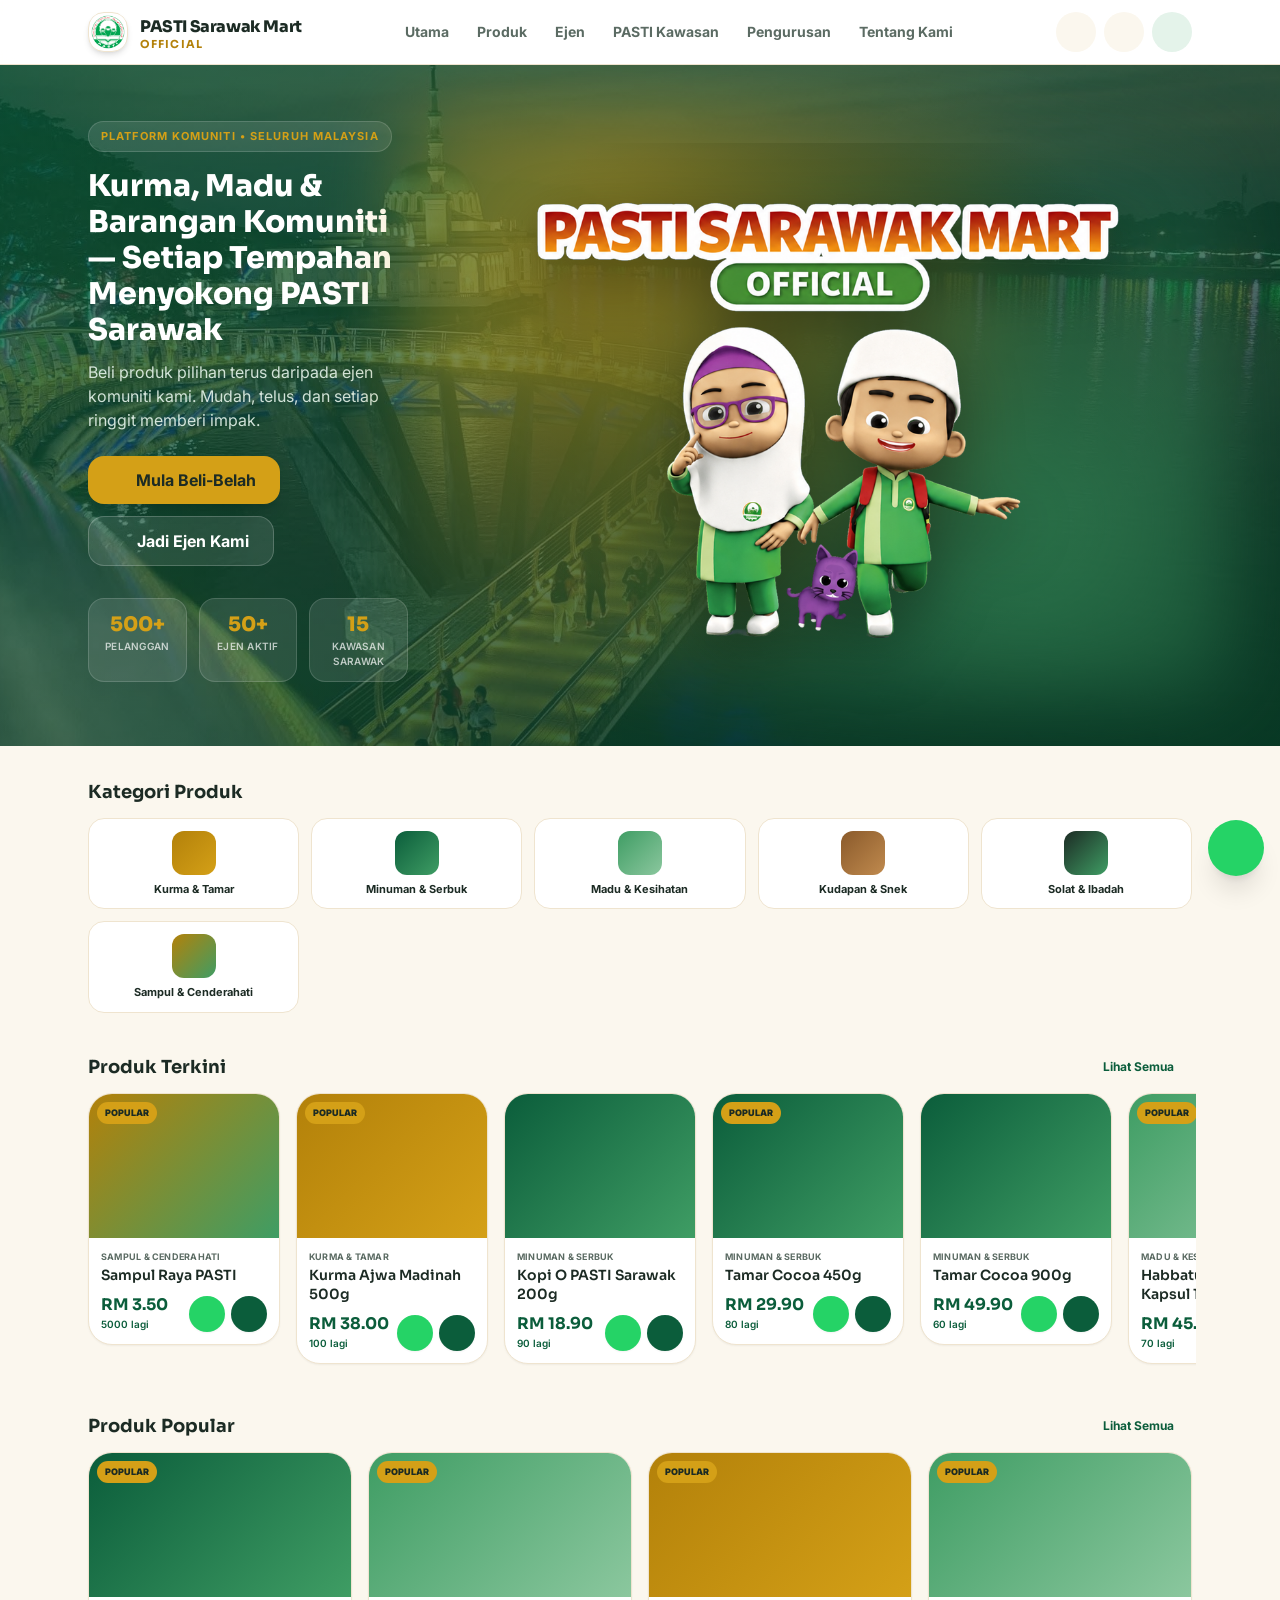
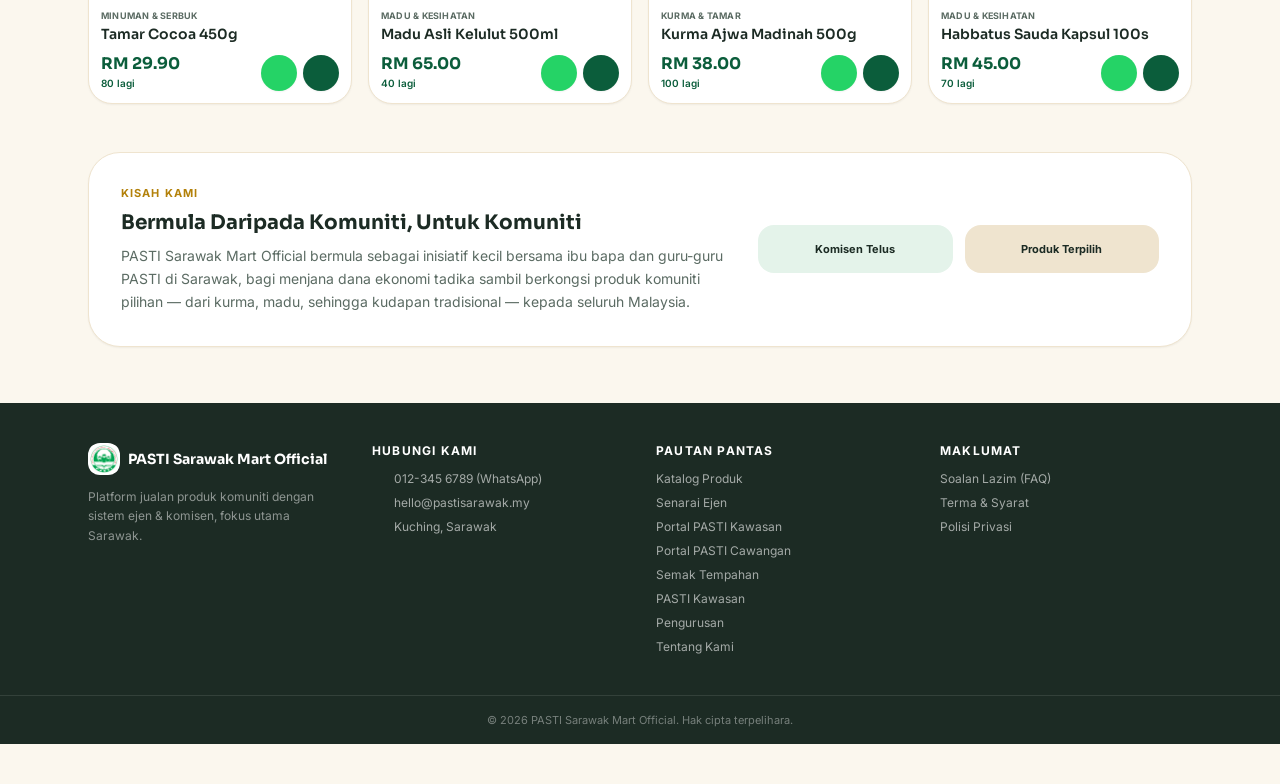
==== commit 06d6c58f: "Add "Sambung Membeli-belah" continue-shopping button to cart view The cart page's empty state alread" ====
--- a/index.html
+++ b/index.html
@@ -944,6 +944,7 @@
           <div class="flex justify-between text-base mb-4"><span class="font-bold text-ink">Jumlah Sementara</span><span id="cart-total" class="font-display font-extrabold text-forest text-xl">RM 0.00</span></div>
           <button onclick="window.goToCheckout()" class="w-full bg-honey hover:bg-honeydeep text-ink font-bold py-3.5 rounded-2xl flex items-center justify-center gap-2 transition-colors"><i data-lucide="arrow-right" class="w-4 h-4"></i> Teruskan ke Checkout</button>
         </div>
+        <button onclick="window.showView('catalog')" class="w-full mt-3 bg-white hover:bg-cream border border-sand text-ink font-bold py-3 rounded-2xl flex items-center justify-center gap-2 transition-colors"><i data-lucide="arrow-left" class="w-4 h-4"></i> Sambung Membeli-belah</button>
       </div>
     </section>
 
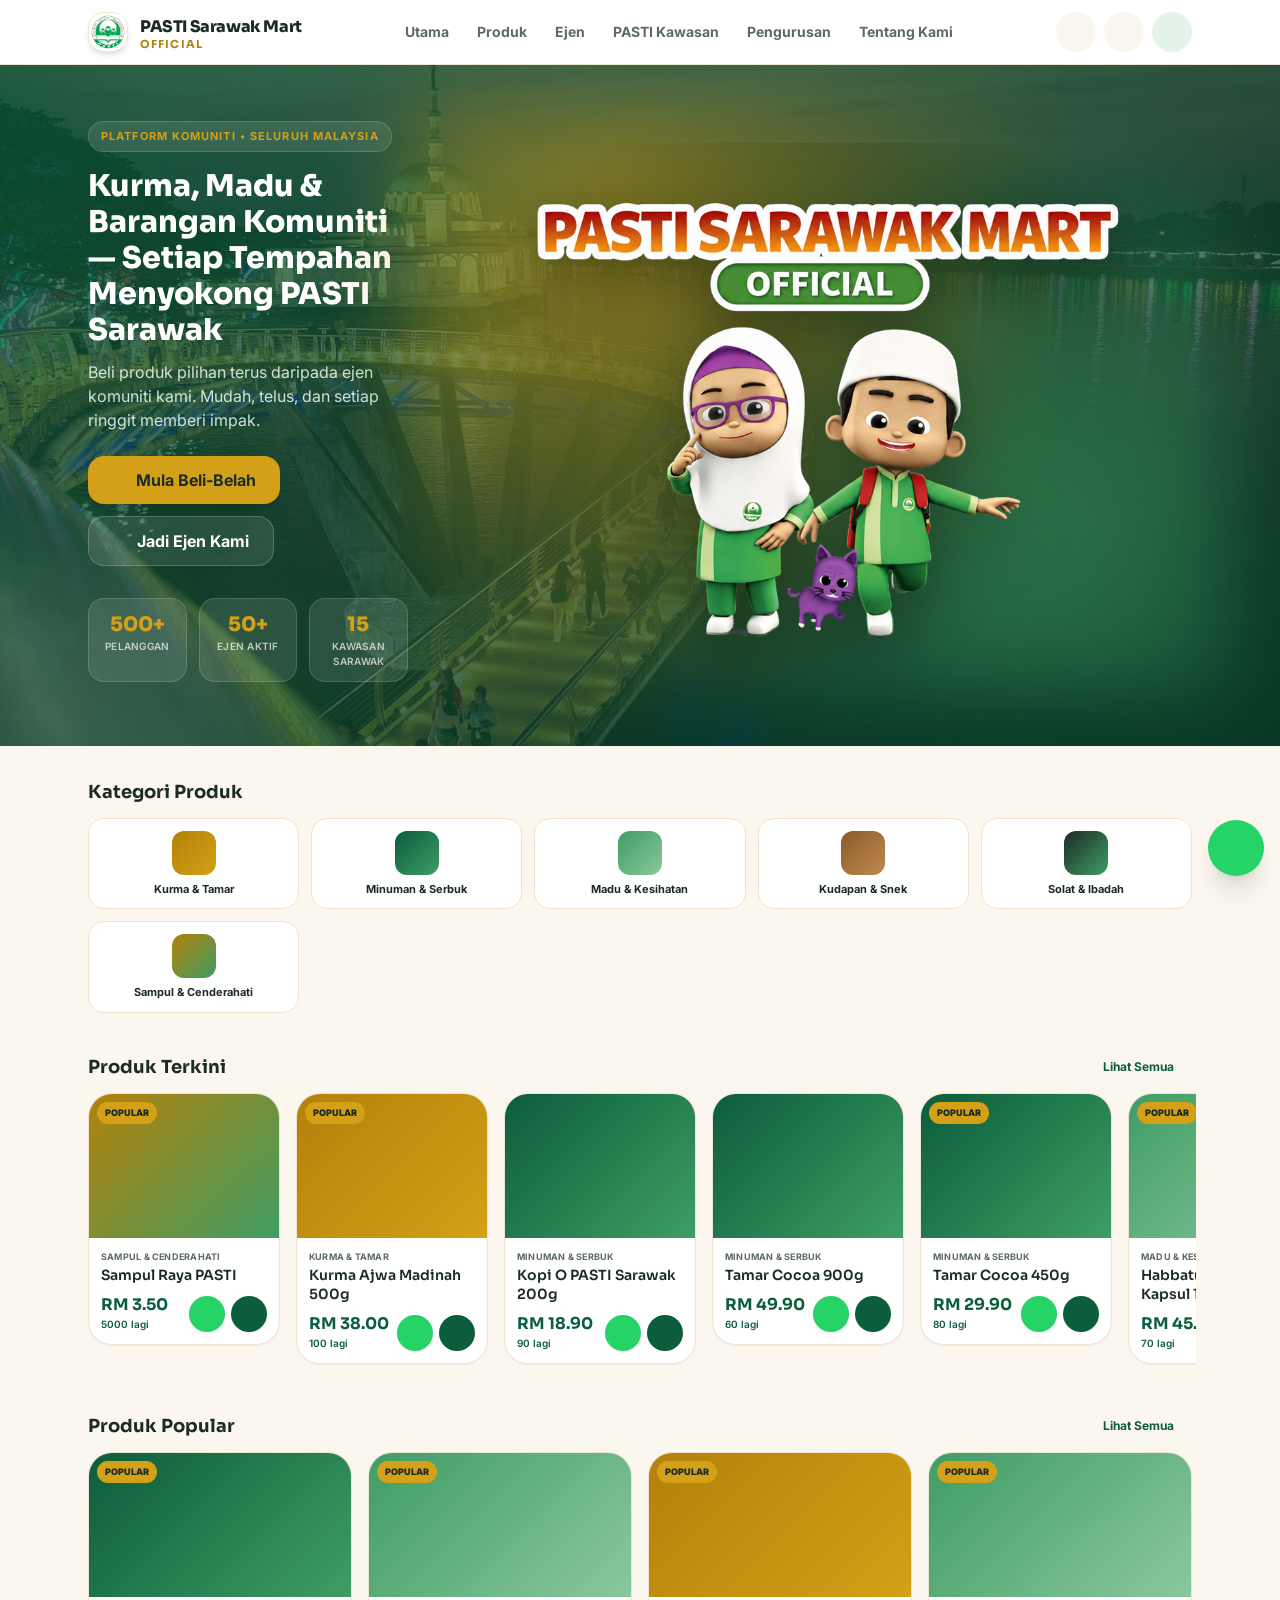
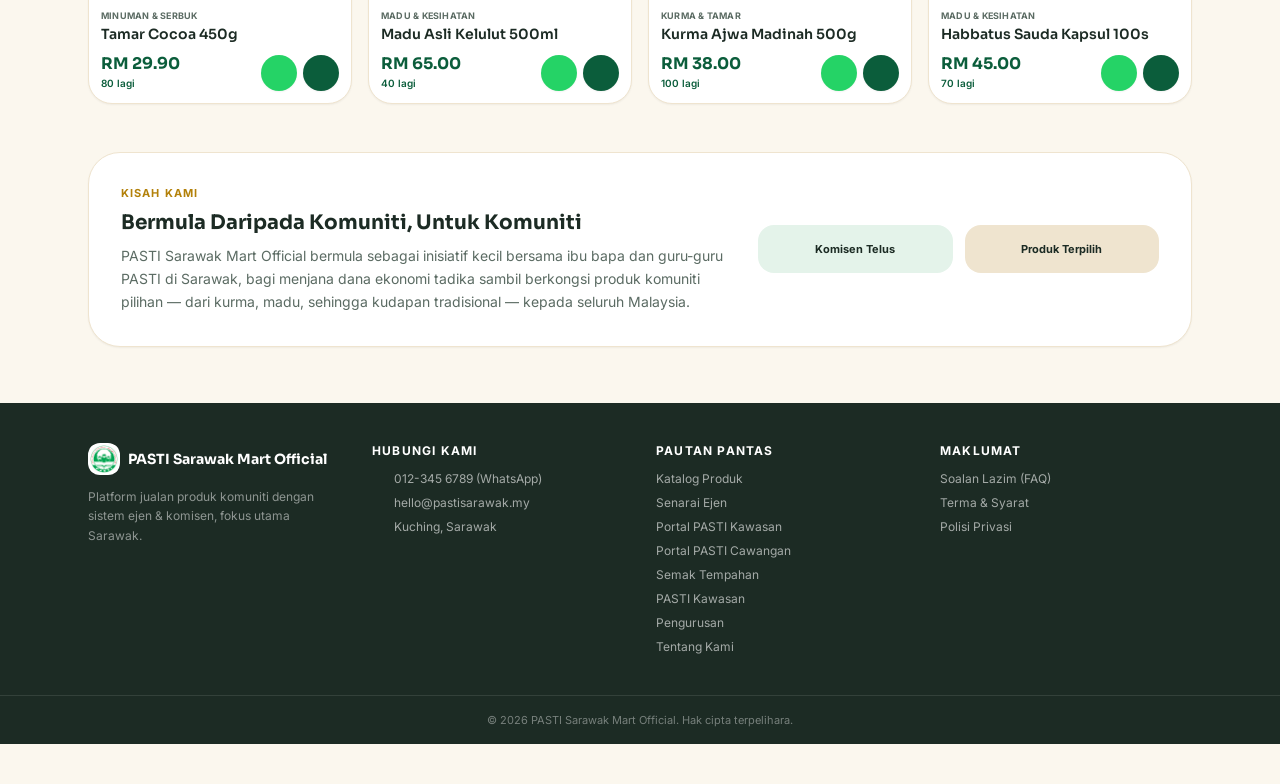
==== commit 42dc200e: "Add Telegram bot linking UI to admin Tetapan tab Lets admin generate a one-time link code and connec" ====
--- a/index.html
+++ b/index.html
@@ -154,6 +154,7 @@
   const callEasyParcelGetQuotations = httpsCallable(fbFns, 'easyParcelGetQuotations');
   const callBookEasyParcelShipment = httpsCallable(fbFns, 'bookEasyParcelShipment');
   const callAdminSaveFcmToken = httpsCallable(fbFns, 'adminSaveFcmToken');
+  const callAdminGenerateTelegramLinkCode = httpsCallable(fbFns, 'adminGenerateTelegramLinkCode');
   const callAdminDeleteFcmToken = httpsCallable(fbFns, 'adminDeleteFcmToken');
 
   // Admin push notifications for new orders (on top of the existing email
@@ -491,6 +492,11 @@
 
   window.fbAdminUpdateKawasanProductCommission = async function(id, commissionPct, kawasanCommissionPct, cawanganCommissionPct, negeriCommissionPct) {
     const res = await callAdminUpdateKawasanProductCommission({ id, commissionPct, kawasanCommissionPct, cawanganCommissionPct, negeriCommissionPct });
+    return res.data;
+  };
+
+  window.fbAdminGenerateTelegramLinkCode = async function() {
+    const res = await callAdminGenerateTelegramLinkCode();
     return res.data;
   };
 
@@ -1998,6 +2004,17 @@
               <p class="text-inksoft text-xs leading-relaxed -mt-2 mb-1">Terima notifikasi push di peranti/browser ini setiap kali ada tempahan baru masuk (selain emel sedia ada).</p>
               <button onclick="window.fbEnableAdminPush()" class="bg-forest hover:bg-forestdark text-white font-bold px-5 py-2.5 rounded-xl text-sm flex items-center gap-2 w-fit"><i data-lucide="bell" class="w-4 h-4"></i> Aktifkan Notifikasi Push di Peranti Ini</button>
               <p id="admin-push-status" class="text-[11px] text-inksoft"></p>
+            </div>
+            <div class="bg-white border border-sand rounded-3xl p-5 max-w-xl space-y-3 mb-5">
+              <h3 class="font-display font-bold text-ink mb-1 flex items-center gap-2"><i data-lucide="send" class="w-4 h-4 text-forest"></i> Notifikasi Telegram</h3>
+              <p class="text-inksoft text-xs leading-relaxed -mt-2 mb-1">Kaitkan akaun Telegram anda untuk terima notifikasi tempahan baru & sahkan bayaran terus dari Telegram. Kawasan/Cawangan/Ejen kaitkan akaun mereka sendiri dalam bot menggunakan kod &amp; kata laluan portal masing-masing.</p>
+              <ol class="text-xs text-inksoft space-y-1 list-decimal list-inside">
+                <li>Buka bot Telegram <a id="tg-bot-link" href="https://t.me/PASTISarawakBot" target="_blank" class="text-forest font-bold hover:underline">@PASTISarawakBot</a></li>
+                <li>Klik jana kod pautan di bawah</li>
+                <li>Dalam Telegram, taip: <span id="tg-link-cmd-preview" class="font-mono bg-cream px-2 py-0.5 rounded">/linkadmin KOD</span></li>
+              </ol>
+              <button onclick="window.generateTelegramLinkCode()" class="bg-forest hover:bg-forestdark text-white font-bold px-5 py-2.5 rounded-xl text-sm flex items-center gap-2 w-fit"><i data-lucide="key-round" class="w-4 h-4"></i> Jana Kod Pautan Telegram</button>
+              <div id="tg-link-code-box" class="hidden bg-cream border border-sand rounded-xl px-4 py-3 text-sm"></div>
             </div>
             <button onclick="window.saveSiteContentAdmin()" class="bg-forest hover:bg-forestdark text-white font-bold px-6 py-3 rounded-xl">Simpan Tetapan</button>
           </div>
@@ -5276,6 +5293,17 @@
   if(window.lucide) lucide.createIcons();
   window.refreshEasyParcelBalanceBadge();
 }
+window.generateTelegramLinkCode = async function(){
+  const box = document.getElementById('tg-link-code-box');
+  try{
+    const res = await window.fbAdminGenerateTelegramLinkCode();
+    document.getElementById('tg-link-cmd-preview').innerText = '/linkadmin ' + res.code;
+    box.innerHTML = `Kod anda: <span class="font-mono font-bold text-forest text-base">${res.code}</span> <span class="text-inksoft">(sah 10 minit)</span><br>Taip dalam Telegram: <span class="font-mono bg-white px-2 py-0.5 rounded border border-sand">/linkadmin ${res.code}</span>`;
+    box.classList.remove('hidden');
+  }catch(e){
+    showToast('Gagal jana kod: ' + (e && (e.code || e.message) || 'ralat tidak diketahui'), 'alert-circle');
+  }
+}
 window.easyParcelConnect = async function(){
   try{
     const res = await window.fbEasyParcelOAuthStart();
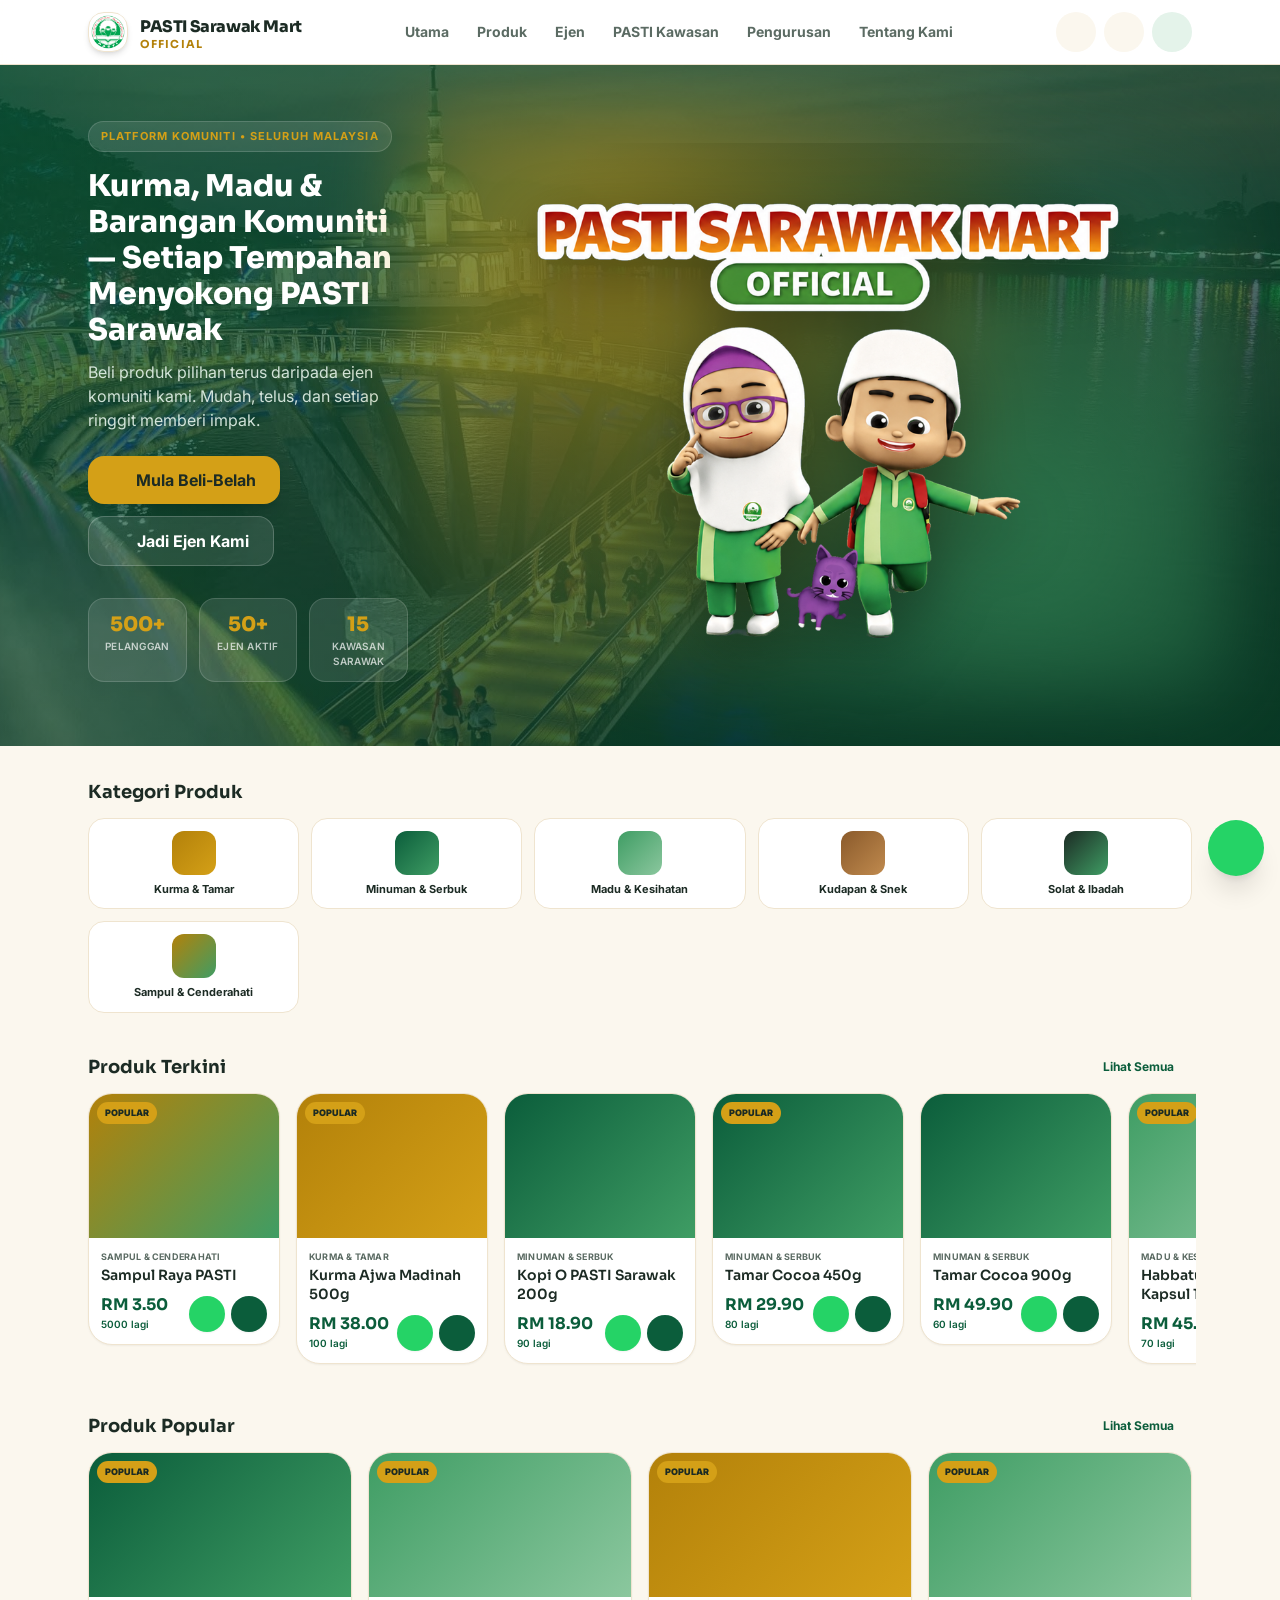
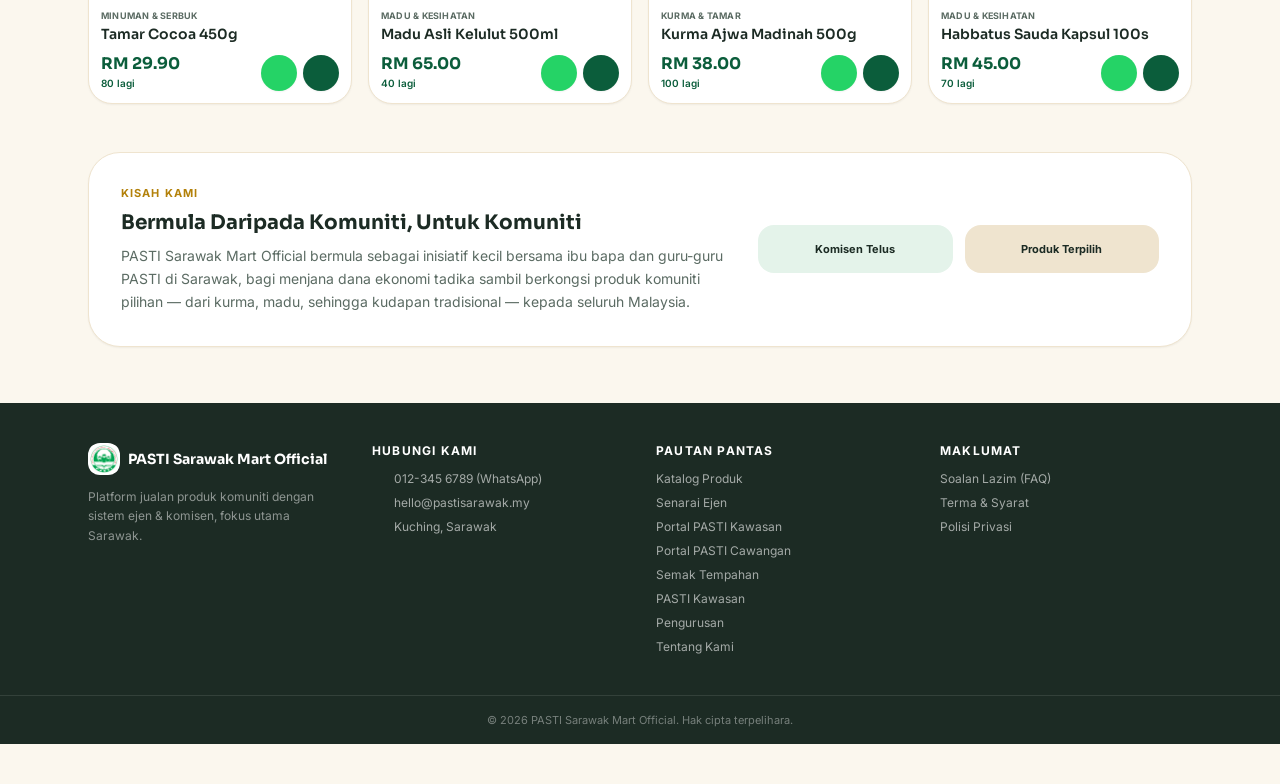
==== commit 7bce4bde: "Add Telegram bot deep-links to Kawasan/Cawangan/Ejen settings Each portal's settings section now has" ====
--- a/index.html
+++ b/index.html
@@ -1239,6 +1239,13 @@
           </div>
 
           <div class="bg-white border border-sand rounded-2xl p-4 mb-6">
+            <p class="font-display font-bold text-ink text-sm mb-3 flex items-center gap-2"><i data-lucide="send" class="w-4 h-4 text-forest"></i> Notifikasi Telegram</p>
+            <p class="text-inksoft text-xs leading-relaxed mb-3">Kaitkan Telegram untuk terima notifikasi bayaran &amp; jana link kongsi produk terus dari bot.</p>
+            <a id="agent-tg-bot-link" href="https://t.me/PASTISarawakBot" target="_blank" class="flex items-center justify-center gap-2 bg-forest hover:bg-forestdark text-white text-xs font-bold px-5 py-2.5 rounded-xl w-full sm:w-auto"><i data-lucide="send" class="w-3.5 h-3.5"></i> Buka Bot &amp; Mula</a>
+            <p class="text-inksoft text-xs mt-2">Selepas tekan <b>Start</b>, bot akan bagi arahan tepat untuk kaitkan akaun anda (kod ejen sudah diisi, tinggal masukkan kata laluan).</p>
+          </div>
+
+          <div class="bg-white border border-sand rounded-2xl p-4 mb-6">
             <p class="font-display font-bold text-ink text-sm mb-3">Tukar Kata Laluan</p>
             <div class="grid sm:grid-cols-2 gap-2.5 mb-3">
               <div>
@@ -1448,6 +1455,12 @@
               <button onclick="window.saveKwPayout()" class="w-full bg-forest hover:bg-forestdark text-white font-bold py-3 rounded-xl">Simpan Alamat Pengambilan</button>
             </div>
             <div class="bg-white border border-sand rounded-3xl p-5 max-w-lg space-y-3 mt-5">
+              <h3 class="font-display font-bold text-ink mb-1 flex items-center gap-2"><i data-lucide="send" class="w-4 h-4 text-forest"></i> Notifikasi Telegram</h3>
+              <p class="text-inksoft text-xs leading-relaxed -mt-2 mb-1">Kaitkan Telegram untuk terima notifikasi tempahan &amp; urus produk terus dari bot.</p>
+              <a id="kw-tg-bot-link" href="https://t.me/PASTISarawakBot" target="_blank" class="flex items-center justify-center gap-2 bg-forest hover:bg-forestdark text-white font-bold py-3 rounded-xl"><i data-lucide="send" class="w-4 h-4"></i> Buka Bot &amp; Mula</a>
+              <p class="text-inksoft text-xs">Selepas tekan <b>Start</b>, bot akan bagi arahan tepat untuk kaitkan akaun anda (kod kawasan sudah diisi, tinggal masukkan kata laluan).</p>
+            </div>
+            <div class="bg-white border border-sand rounded-3xl p-5 max-w-lg space-y-3 mt-5">
               <h3 class="font-display font-bold text-ink mb-1">Tukar Kata Laluan</h3>
               <div>
                 <label class="text-[11px] font-bold text-inksoft mb-1 block">Kata Laluan Baharu</label>
@@ -1575,6 +1588,12 @@
                 <input id="cw-pic-email" type="email" disabled class="w-full bg-sand/40 border border-sand rounded-xl px-4 py-3 text-sm font-medium text-inksoft">
               </div>
               <p class="text-[11px] text-inksoft italic">Hubungi admin untuk kemaskini butiran PIC.</p>
+            </div>
+            <div class="bg-white border border-sand rounded-3xl p-5 max-w-lg space-y-3 mt-5">
+              <h3 class="font-display font-bold text-ink mb-1 flex items-center gap-2"><i data-lucide="send" class="w-4 h-4 text-forest"></i> Notifikasi Telegram</h3>
+              <p class="text-inksoft text-xs leading-relaxed -mt-2 mb-1">Kaitkan Telegram untuk terima notifikasi komisen &amp; jualan terus dari bot.</p>
+              <a id="cw-tg-bot-link" href="https://t.me/PASTISarawakBot" target="_blank" class="flex items-center justify-center gap-2 bg-forest hover:bg-forestdark text-white font-bold py-3 rounded-xl"><i data-lucide="send" class="w-4 h-4"></i> Buka Bot &amp; Mula</a>
+              <p class="text-inksoft text-xs">Selepas tekan <b>Start</b>, bot akan bagi arahan tepat untuk kaitkan akaun anda (kod cawangan sudah diisi, tinggal masukkan kata laluan).</p>
             </div>
             <div class="bg-white border border-sand rounded-3xl p-5 max-w-lg space-y-3 mt-5">
               <h3 class="font-display font-bold text-ink mb-1">Tukar Kata Laluan</h3>
@@ -4384,6 +4403,8 @@
   document.getElementById('agent-dash-name').innerText = currentAgent.name;
   document.getElementById('agent-dash-area').innerHTML = `<i data-lucide="map-pin" class="w-3.5 h-3.5"></i> PASTI ${escapeHtml(currentAgent.area)}${currentAgent.branch ? ' · '+escapeHtml(currentAgent.branch) : ''}`;
   document.getElementById('agent-ref-link').value = window.location.href.split('?')[0] + '?ref=' + currentAgent.code;
+  const agentTgLink = document.getElementById('agent-tg-bot-link');
+  if(agentTgLink) agentTgLink.href = 'https://t.me/PASTISarawakBot?start=ag_' + encodeURIComponent(currentAgent.code);
   document.getElementById('agent-po-bankname').value = currentAgent.bankName || '';
   document.getElementById('agent-po-bankacc').value = currentAgent.bankAccountNo || '';
   document.getElementById('agent-po-bankaccname').value = currentAgent.bankAccountName || '';
@@ -4748,6 +4769,8 @@
   if(!currentCawangan){ loginWrap.classList.remove('hidden'); dashWrap.classList.add('hidden'); return; }
   loginWrap.classList.add('hidden'); dashWrap.classList.remove('hidden');
   document.getElementById('cw-dash-name').innerText = 'PASTI ' + currentCawangan.namaCawangan;
+  const cwTgLink = document.getElementById('cw-tg-bot-link');
+  if(cwTgLink) cwTgLink.href = 'https://t.me/PASTISarawakBot?start=cw_' + encodeURIComponent(currentCawangan.code);
   document.getElementById('cw-pic-name').value = currentCawangan.picName || '';
   document.getElementById('cw-pic-phone').value = currentCawangan.picPhone || '';
   document.getElementById('cw-pic-email').value = currentCawangan.picEmail || '';
@@ -4837,6 +4860,8 @@
   if(!currentKawasan){ loginWrap.classList.remove('hidden'); dashWrap.classList.add('hidden'); return; }
   loginWrap.classList.add('hidden'); dashWrap.classList.remove('hidden');
   document.getElementById('kw-dash-name').innerText = 'PASTI ' + currentKawasan.namaKawasan;
+  const kwTgLink = document.getElementById('kw-tg-bot-link');
+  if(kwTgLink) kwTgLink.href = 'https://t.me/PASTISarawakBot?start=kw_' + encodeURIComponent(currentKawasan.code);
   document.getElementById('kw-pic-name').value = currentKawasan.picName || '';
   document.getElementById('kw-pic-phone').value = currentKawasan.picPhone || '';
   document.getElementById('kw-pic-email').value = currentKawasan.picEmail || '';
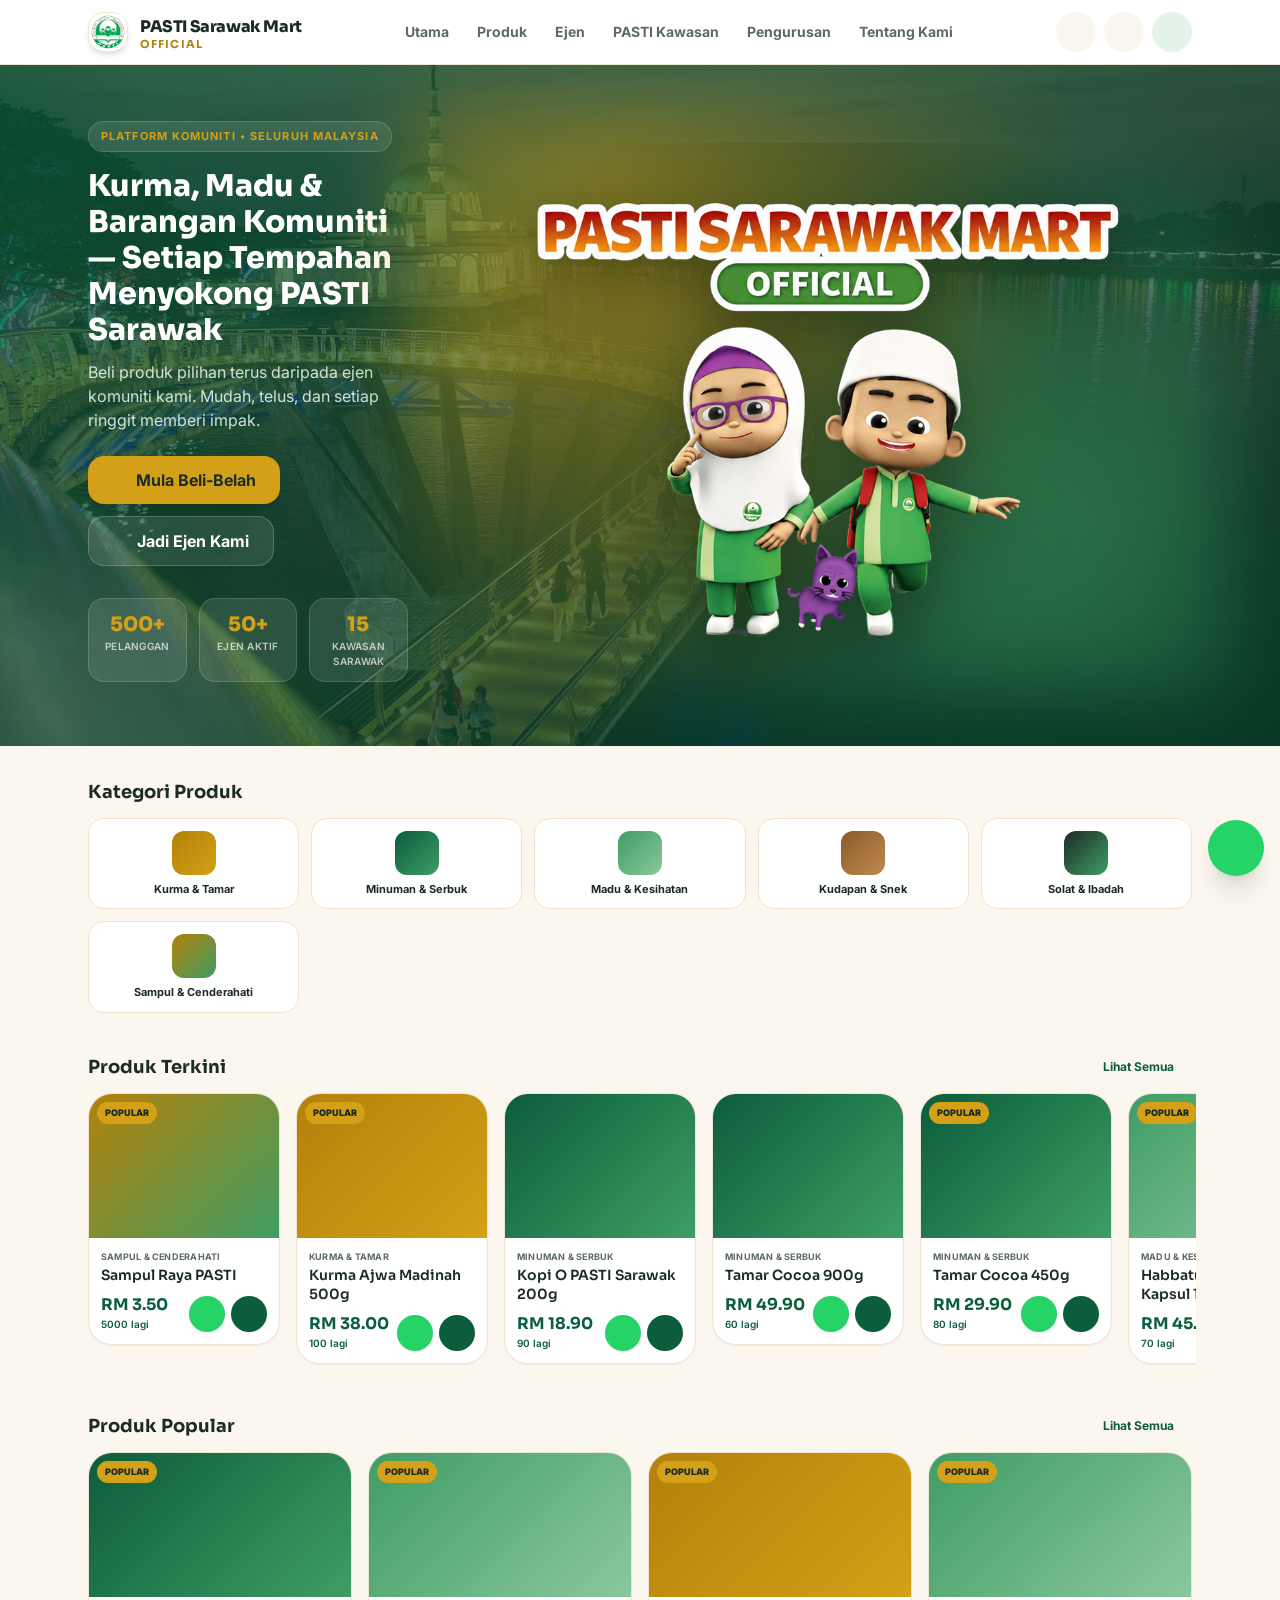
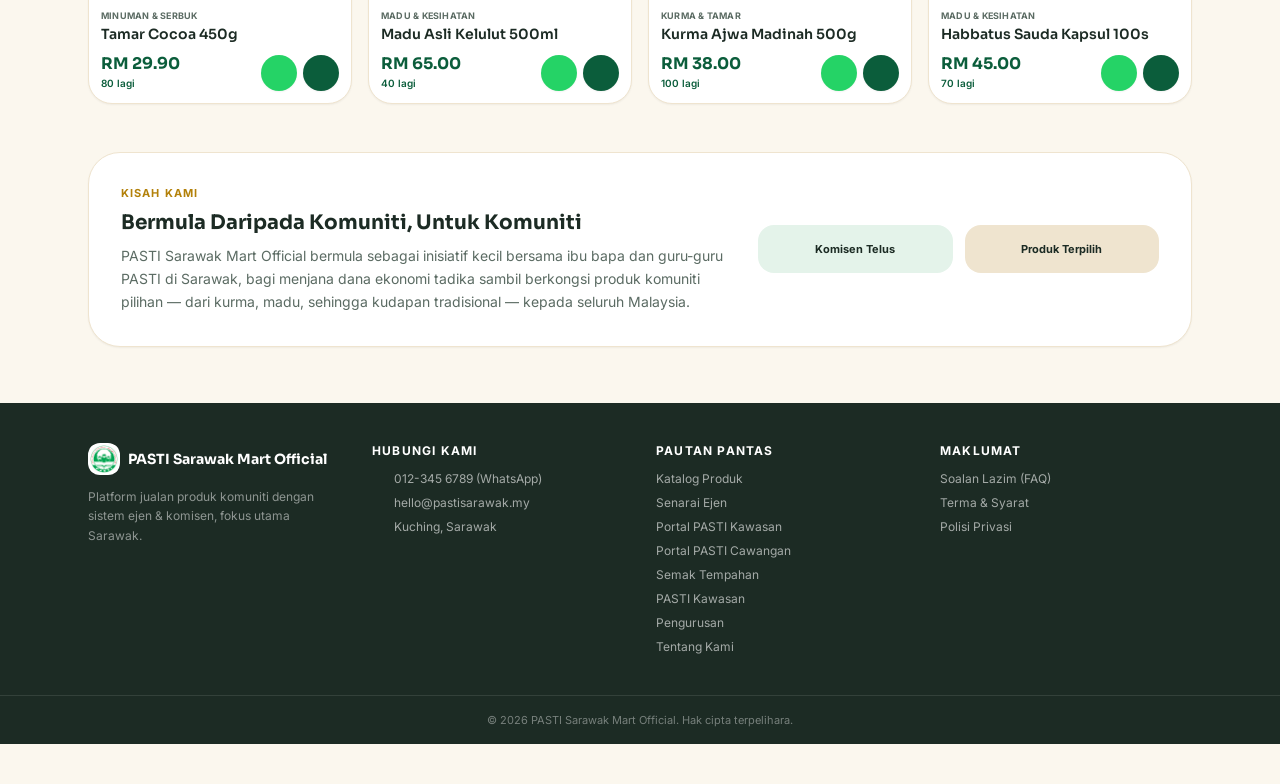
==== commit f8608f8f: "Merge branch 'claude/fix-stock-rejection-bug-oko0iz' Co-Authored-By: Claude Sonnet 5 <noreply@anthro" ====
--- a/index.html
+++ b/index.html
@@ -130,6 +130,9 @@
   const callAdminConfirmPayment = httpsCallable(fbFns, 'adminConfirmPayment');
   const callAdminDeleteOrder = httpsCallable(fbFns, 'adminDeleteOrder');
   const callAdminMarkKawasanPayout = httpsCallable(fbFns, 'adminMarkKawasanPayout');
+  const callAdminListPendingPayouts = httpsCallable(fbFns, 'adminListPendingPayouts');
+  const callAdminBatchMarkPayout = httpsCallable(fbFns, 'adminBatchMarkPayout');
+  const callAdminListPayoutHistory = httpsCallable(fbFns, 'adminListPayoutHistory');
   const callAgentOrderStats = httpsCallable(fbFns, 'agentOrderStats');
   const callAgentSavePayout = httpsCallable(fbFns, 'agentSavePayout');
   const callAgentChangePassword = httpsCallable(fbFns, 'agentChangePassword');
@@ -440,6 +443,19 @@
   window.fbAdminMarkKawasanPayout = async function(orderId) {
     const res = await callAdminMarkKawasanPayout({ orderId });
     return res.data;
+  };
+
+  window.fbAdminListPendingPayouts = async function() {
+    const res = await callAdminListPendingPayouts();
+    return res.data;
+  };
+  window.fbAdminBatchMarkPayout = async function(role, code) {
+    const res = await callAdminBatchMarkPayout({ role, code });
+    return res.data;
+  };
+  window.fbAdminListPayoutHistory = async function() {
+    const res = await callAdminListPayoutHistory();
+    return res.data.records;
   };
 
   window.fbAgentOrderStats = async function(code, password) {
@@ -1717,6 +1733,7 @@
             <button data-tab="kawasanadmin" onclick="window.setAdminTab('kawasanadmin')" class="admin-tab-btn px-4 py-2.5 rounded-t-xl text-sm font-bold shrink-0 bg-cream text-inksoft">Kawasan</button>
             <button data-tab="cawanganadmin" onclick="window.setAdminTab('cawanganadmin')" class="admin-tab-btn px-4 py-2.5 rounded-t-xl text-sm font-bold shrink-0 bg-cream text-inksoft">Cawangan</button>
             <button data-tab="kwreview" onclick="window.setAdminTab('kwreview')" class="admin-tab-btn px-4 py-2.5 rounded-t-xl text-sm font-bold shrink-0 bg-cream text-inksoft">Semakan Produk Kawasan</button>
+            <button data-tab="bayaran" onclick="window.setAdminTab('bayaran')" class="admin-tab-btn px-4 py-2.5 rounded-t-xl text-sm font-bold shrink-0 bg-cream text-inksoft">Bayaran</button>
             <button data-tab="laporan" onclick="window.setAdminTab('laporan')" class="admin-tab-btn px-4 py-2.5 rounded-t-xl text-sm font-bold shrink-0 bg-cream text-inksoft">Laporan</button>
             <button data-tab="tetapan" onclick="window.setAdminTab('tetapan')" class="admin-tab-btn px-4 py-2.5 rounded-t-xl text-sm font-bold shrink-0 bg-cream text-inksoft">Tetapan</button>
           </div>
@@ -1841,6 +1858,34 @@
               <table class="w-full text-left text-xs whitespace-nowrap">
                 <thead><tr class="bg-cream text-inksoft uppercase text-[10px]"><th class="p-3">No.</th><th class="p-3">Gambar</th><th class="p-3">Nama Produk</th><th class="p-3">Kawasan</th><th class="p-3">Harga</th><th class="p-3">Komisen</th><th class="p-3">Penghantaran</th><th class="p-3">Status</th><th class="p-3">Tindakan</th></tr></thead>
                 <tbody id="admin-kwreview-body"></tbody>
+              </table>
+            </div>
+          </div>
+
+          <!-- TAB BAYARAN -->
+          <div id="admin-tab-bayaran" class="admin-tab-panel hidden">
+            <p class="text-inksoft text-xs mb-5 max-w-2xl">Komisen tertunggak bagi setiap PASTI Kawasan, PASTI Cawangan &amp; Ejen — dikira daripada tempahan yang <b>Selesai</b> dan bayaran pelanggan <b>Disahkan</b>. Klik "Bayar Semua" untuk tandakan semua tempahan tertunggak akaun itu sebagai dibayar dalam satu tindakan (selepas anda buat pemindahan bank sebenar).</p>
+
+            <div class="grid lg:grid-cols-3 gap-5 mb-6">
+              <div class="bg-white border border-sand rounded-3xl p-4">
+                <h3 class="font-display font-bold text-ink text-sm mb-3 flex items-center gap-2"><i data-lucide="store" class="w-4 h-4 text-forest"></i> PASTI Kawasan</h3>
+                <div id="bayaran-kawasan-list" class="space-y-2"></div>
+              </div>
+              <div class="bg-white border border-sand rounded-3xl p-4">
+                <h3 class="font-display font-bold text-ink text-sm mb-3 flex items-center gap-2"><i data-lucide="landmark" class="w-4 h-4 text-forest"></i> PASTI Cawangan</h3>
+                <div id="bayaran-cawangan-list" class="space-y-2"></div>
+              </div>
+              <div class="bg-white border border-sand rounded-3xl p-4">
+                <h3 class="font-display font-bold text-ink text-sm mb-3 flex items-center gap-2"><i data-lucide="user" class="w-4 h-4 text-forest"></i> Ejen</h3>
+                <div id="bayaran-agent-list" class="space-y-2"></div>
+              </div>
+            </div>
+
+            <h3 class="font-display font-bold text-ink text-sm mb-3">Sejarah Bayaran</h3>
+            <div class="overflow-x-auto bg-white border border-sand rounded-2xl">
+              <table class="w-full text-left text-xs whitespace-nowrap">
+                <thead><tr class="bg-cream text-inksoft uppercase text-[10px]"><th class="p-3">No.</th><th class="p-3">Tarikh</th><th class="p-3">Peranan</th><th class="p-3">Nama</th><th class="p-3">Kod</th><th class="p-3">Bil. Tempahan</th><th class="p-3">Jumlah</th></tr></thead>
+                <tbody id="bayaran-history-body"></tbody>
               </table>
             </div>
           </div>
@@ -5279,7 +5324,7 @@
 }
 window.setAdminTab = function(tab){
   adminCurrentTab = tab;
-  ['produk','kategori','tempahan','ejen','kawasanadmin','cawanganadmin','kwreview','laporan','tetapan'].forEach(t=>{
+  ['produk','kategori','tempahan','ejen','kawasanadmin','cawanganadmin','kwreview','bayaran','laporan','tetapan'].forEach(t=>{
     const panel = document.getElementById('admin-tab-'+t);
     if(panel) panel.classList.toggle('hidden', t!==tab);
   });
@@ -5295,6 +5340,7 @@
   if(tab==='kawasanadmin') refreshAndRenderAdminKawasan();
   if(tab==='cawanganadmin') refreshAndRenderAdminCawangan();
   if(tab==='kwreview') refreshAndRenderAdminKwReview();
+  if(tab==='bayaran') refreshAndRenderAdminBayaran();
   if(tab==='laporan' && typeof renderReports==='function') refreshAndRenderReports();
   if(tab==='tetapan'){ loadSiteContentAdminForm(); window.refreshEasyParcelStatus(); }
 }
@@ -5607,6 +5653,82 @@
   }
   window.renderAdminKwReview();
 }
+
+async function refreshAndRenderAdminBayaran(){
+  ['bayaran-kawasan-list','bayaran-cawangan-list','bayaran-agent-list'].forEach(id=>{
+    const el = document.getElementById(id);
+    if(el) el.innerHTML = `<p class="text-inksoft text-xs italic py-3">Memuatkan...</p>`;
+  });
+  try{
+    const [pending, history] = await Promise.all([
+      window.fbAdminListPendingPayouts(),
+      window.fbAdminListPayoutHistory(),
+    ]);
+    renderBayaranList('kawasan', pending.kawasan);
+    renderBayaranList('cawangan', pending.cawangan);
+    renderBayaranList('agent', pending.agent);
+    renderBayaranHistory(history);
+  }catch(e){
+    console.error('refreshAndRenderAdminBayaran failed:', e);
+    showToast('Gagal muatkan senarai bayaran: ' + (e && (e.code || e.message) || 'ralat tidak diketahui'), 'alert-circle');
+  }
+  if(window.lucide) lucide.createIcons();
+}
+
+function renderBayaranList(role, list){
+  const el = document.getElementById('bayaran-'+role+'-list');
+  if(!el) return;
+  if(!list || !list.length){
+    el.innerHTML = `<p class="text-inksoft text-xs italic py-3">Tiada bayaran tertunggak.</p>`;
+    return;
+  }
+  el.innerHTML = list.map(g=>`
+    <div class="flex items-center justify-between gap-2 bg-cream rounded-xl px-3 py-2.5">
+      <div class="min-w-0">
+        <p class="font-bold text-ink text-xs truncate">${escapeHtml(g.name)}</p>
+        <p class="text-inksoft text-[10px]">${escapeHtml(g.code)} &middot; ${g.orderIds.length} tempahan</p>
+      </div>
+      <div class="text-right shrink-0">
+        <p class="font-display font-bold text-forest text-sm mb-1">${formatRM(g.total)}</p>
+        <button onclick="window.settleBayaran('${role}','${escapeHtml(g.code).replace(/'/g,"\\'")}','${escapeHtml(g.name).replace(/'/g,"\\'")}',${g.total})" class="bg-forest hover:bg-forestdark text-white text-[10px] font-bold px-3 py-1.5 rounded-lg">Bayar Semua</button>
+      </div>
+    </div>
+  `).join('');
+}
+
+function renderBayaranHistory(records){
+  const tbody = document.getElementById('bayaran-history-body');
+  if(!tbody) return;
+  if(!records || !records.length){
+    tbody.innerHTML = `<tr><td colspan="7" class="p-6 text-center text-inksoft italic">Tiada sejarah bayaran lagi.</td></tr>`;
+    return;
+  }
+  const roleLabelMap = { kawasan:'PASTI Kawasan', cawangan:'PASTI Cawangan', agent:'Ejen' };
+  tbody.innerHTML = records.map((r,idx)=>`
+    <tr class="border-t border-sand">
+      <td class="p-3">${idx+1}</td>
+      <td class="p-3">${r.paidAt ? new Date(r.paidAt).toLocaleDateString('ms-MY',{day:'2-digit',month:'short',year:'numeric'}) : '-'}</td>
+      <td class="p-3">${roleLabelMap[r.role]||r.role}</td>
+      <td class="p-3">${escapeHtml(r.name||'-')}</td>
+      <td class="p-3">${escapeHtml(r.code||'-')}</td>
+      <td class="p-3">${r.orderCount}</td>
+      <td class="p-3 font-bold text-forest">${formatRM(r.totalAmount)}</td>
+    </tr>
+  `).join('');
+}
+
+window.settleBayaran = async function(role, code, name, total){
+  if(!confirm(`Sahkan bayaran RM${Number(total).toFixed(2)} kepada ${name} (${code}) telah dibuat secara manual (bank transfer), dan tandakan SEMUA tempahan tertunggak akaun ini sebagai dibayar?`)) return;
+  try{
+    const res = await window.fbAdminBatchMarkPayout(role, code);
+    showToast(`Bayaran RM${res.total.toFixed(2)} (${res.orderCount} tempahan) berjaya ditandakan`, 'check-circle-2');
+    refreshAndRenderAdminBayaran();
+  }catch(e){
+    console.error('settleBayaran failed:', e);
+    showToast('Gagal proses bayaran: ' + (e && (e.code || e.message) || 'ralat tidak diketahui'), 'alert-circle');
+  }
+}
+
 window.renderAdminKwReview = function(){
   const tbody = document.getElementById('admin-kwreview-body');
   if(!tbody) return;
@@ -6181,11 +6303,31 @@
     showToast('Gagal kemas kini status','alert-circle');
   }
 }
+window.deductStockForOrder = async function(order){
+  if(!order || !Array.isArray(order.items)) return;
+  const updates = [];
+  order.items.forEach(item=>{
+    const p = appProducts.find(x=>String(x.id)===String(item.productId));
+    // Kawasan-owned products (id "KWP-...") track a manual ready/habis flag,
+    // not a real countable inventory, so they're excluded from auto-deduct.
+    if(!p || String(p.id).startsWith('KWP-') || typeof p.stock !== 'number') return;
+    const qty = item.qty || 0;
+    if(qty<=0) return;
+    p.stock = Math.max(0, p.stock - qty);
+    updates.push(window.fbAdminSaveProduct({ id:p.id, stock:p.stock }).catch(e=>console.error('Gagal tolak stok produk', p.id, e)));
+  });
+  if(updates.length){
+    await Promise.allSettled(updates);
+    renderAdminProducts(); renderHome(); renderCatalog();
+  }
+}
 window.confirmOrderPayment = async function(orderId){
+  const o = appKPOrders.find(x=>x.orderId===orderId);
+  if(o && o.paymentStatus==='Disahkan') return;
   try{
     const res = await window.fbAdminConfirmPayment(orderId);
-    const o = appKPOrders.find(x=>x.orderId===orderId);
     if(o) o.paymentStatus = 'Disahkan';
+    window.deductStockForOrder(o);
     renderAdminOrders();
     if(res.kawasanContact && res.kawasanContact.picPhone){
       const kc = res.kawasanContact;
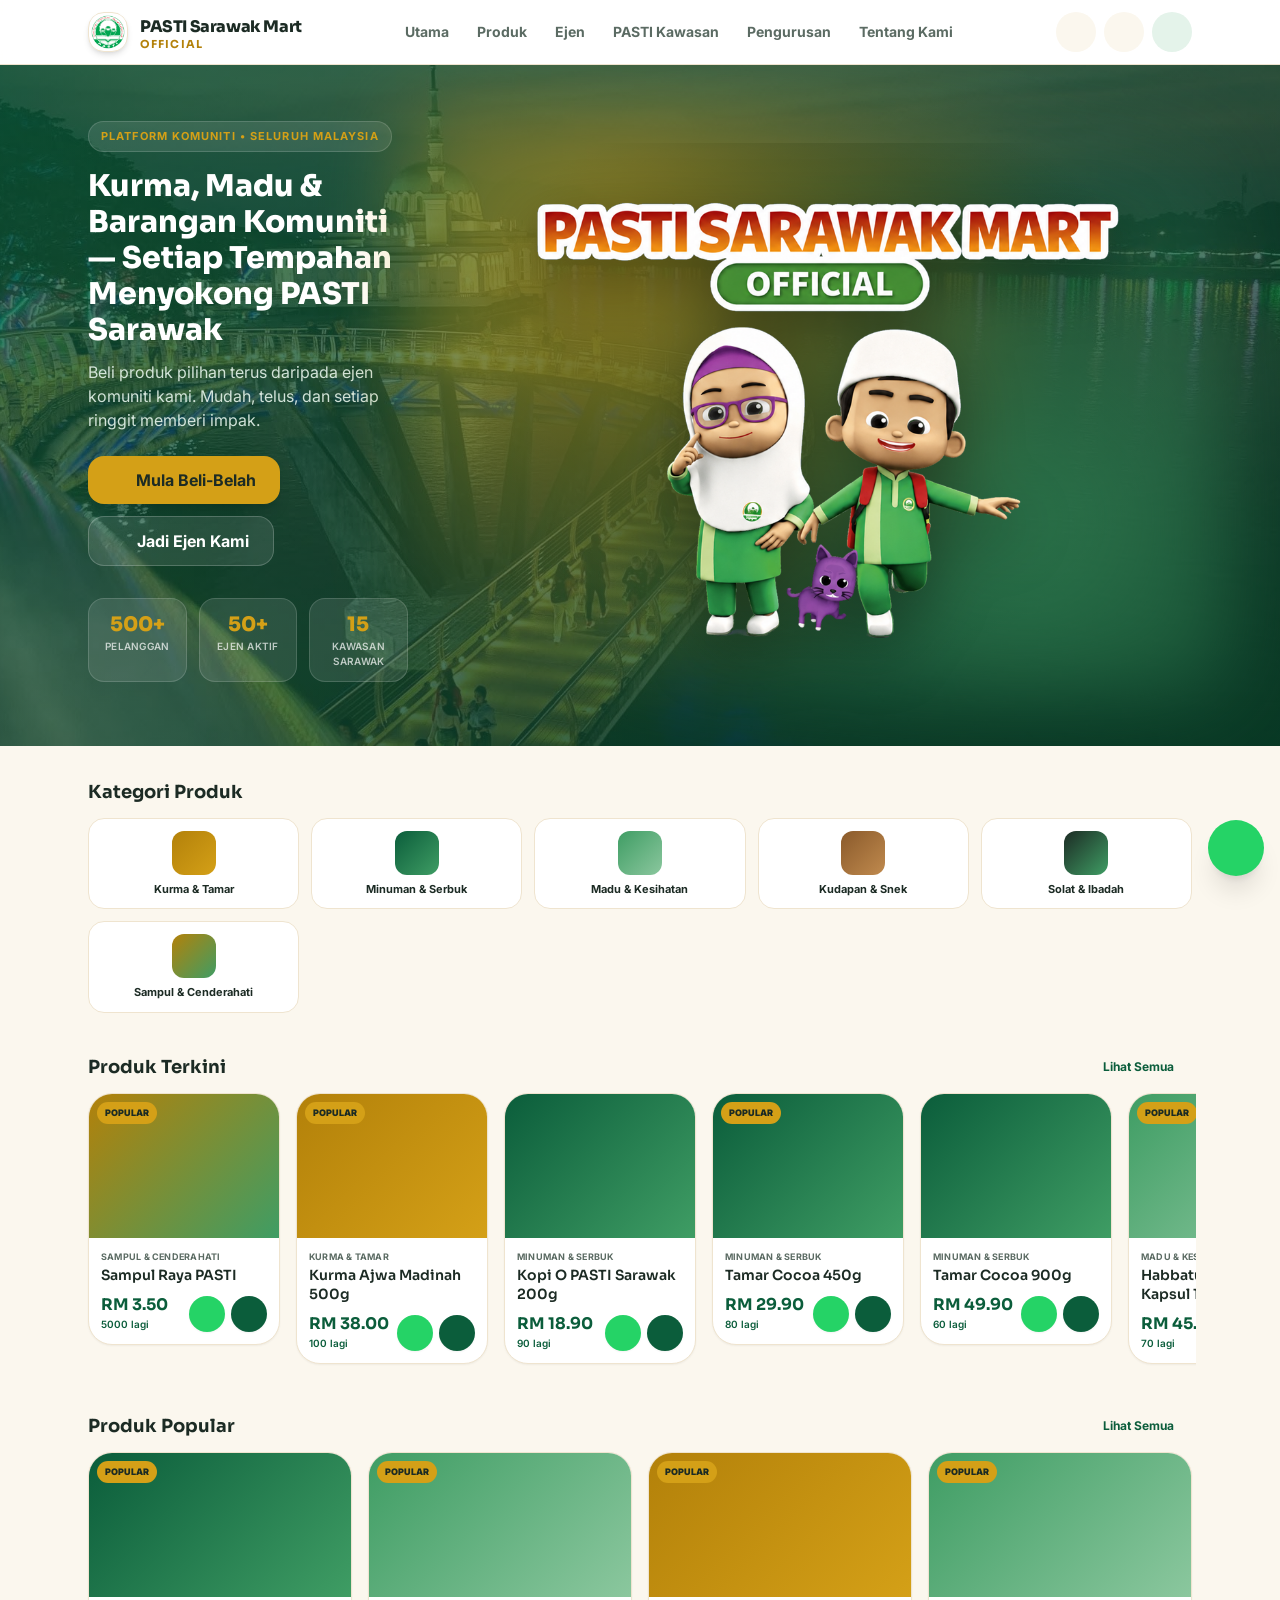
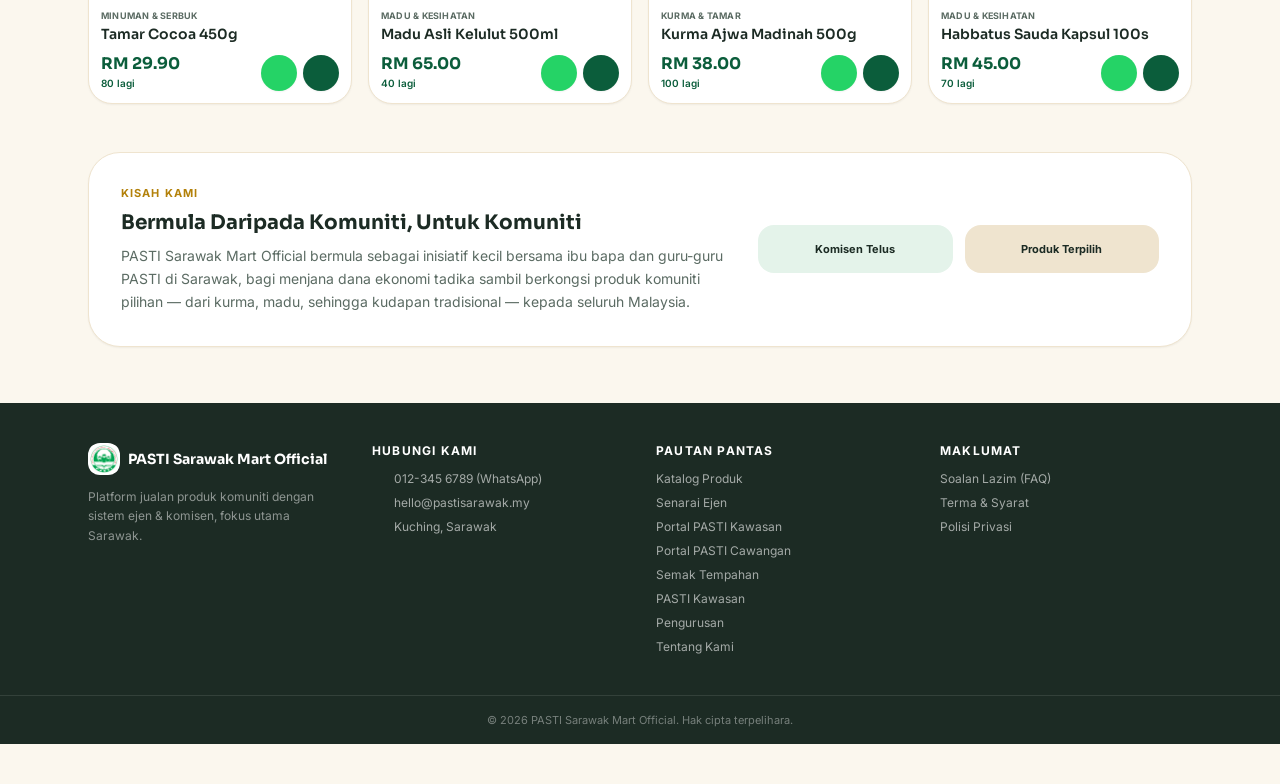
==== commit 54112fe0: "Add Senarai Supplier CSV export to admin Laporan tab Per-item rows for paid orders grouped by PASTI " ====
--- a/index.html
+++ b/index.html
@@ -1912,6 +1912,7 @@
                 </div>
                 <button onclick="window.resetReportFilters()" class="bg-cream hover:bg-sand text-ink text-xs font-bold px-4 py-2.5 rounded-xl">Reset Tapisan</button>
                 <button onclick="window.exportReportCsv()" class="ml-auto bg-forest hover:bg-forestdark text-white text-xs font-bold px-4 py-2.5 rounded-xl flex items-center gap-1.5"><i data-lucide="download" class="w-3.5 h-3.5"></i> Muat Turun CSV</button>
+                <button onclick="window.exportSupplierCsv()" class="bg-honey hover:bg-honeydeep text-ink text-xs font-bold px-4 py-2.5 rounded-xl flex items-center gap-1.5"><i data-lucide="package" class="w-3.5 h-3.5"></i> Senarai Supplier</button>
               </div>
             </div>
 
@@ -6720,6 +6721,38 @@
   URL.revokeObjectURL(url);
 }
 
+// Senarai untuk supplier: satu baris setiap item, hanya tempahan yang bayarannya
+// sudah disahkan, ikut tapisan Bulan/Kawasan/Ejen/Seller. Diikuti jumlah produk.
+window.exportSupplierCsv = function(){
+  const paid = lastFilteredOrders.filter(o=>o.paymentStatus==='Disahkan');
+  if(!paid.length){ showToast('Tiada tempahan berbayar untuk tapisan ini','alert-circle'); return; }
+  const kwOf = o => o.pickupKawasanCode ? ('PASTI ' + ((reportKawasanCache.find(k=>k.code===o.pickupKawasanCode)||{}).namaKawasan || o.pickupKawasanCode)) : 'Tiada kawasan (kurier)';
+  const rows = [['PASTI Kawasan','ID Tempahan','Tarikh','Produk','Saiz','Kuantiti','Harga Seunit (RM)','Nama Penerima','Telefon']];
+  const totals = {};
+  paid.slice().sort((a,b)=> kwOf(a).localeCompare(kwOf(b)) || new Date(a.createdAt) - new Date(b.createdAt)).forEach(o=>{
+    (o.items||[]).forEach(it=>{
+      if(reportFilters.seller && resolveItemSeller(it)!==reportFilters.seller) return;
+      rows.push([kwOf(o), o.orderId, formatDate(o.createdAt), it.name, it.size||'', it.qty, Number(it.price||0).toFixed(2), o.customerName, o.phone||'']);
+      const key = it.name + (it.size?' (Saiz '+it.size+')':'');
+      totals[key] = (totals[key]||0) + it.qty;
+    });
+  });
+  rows.push([]);
+  rows.push(['JUMLAH PRODUK','','','Produk','','Jumlah Kuantiti']);
+  Object.keys(totals).sort().forEach(k=> rows.push(['','','',k,'',totals[k]]));
+  const csv = rows.map(r=>r.map(cell=>{
+    const t = String(cell==null?'':cell);
+    return /[",\n]/.test(t) ? '"'+t.replace(/"/g,'""')+'"' : t;
+  }).join(',')).join('\n');
+  const blob = new Blob(['\ufeff'+csv], { type:'text/csv;charset=utf-8;' });
+  const url = URL.createObjectURL(blob);
+  const a = document.createElement('a');
+  a.href = url;
+  a.download = 'senarai-supplier-'+new Date().toISOString().slice(0,10)+'.csv';
+  document.body.appendChild(a); a.click(); document.body.removeChild(a);
+  URL.revokeObjectURL(url);
+}
+
 /* ================= INIT ================= */
 function hideSplashScreen(){
   const el = document.getElementById('app-splash');
